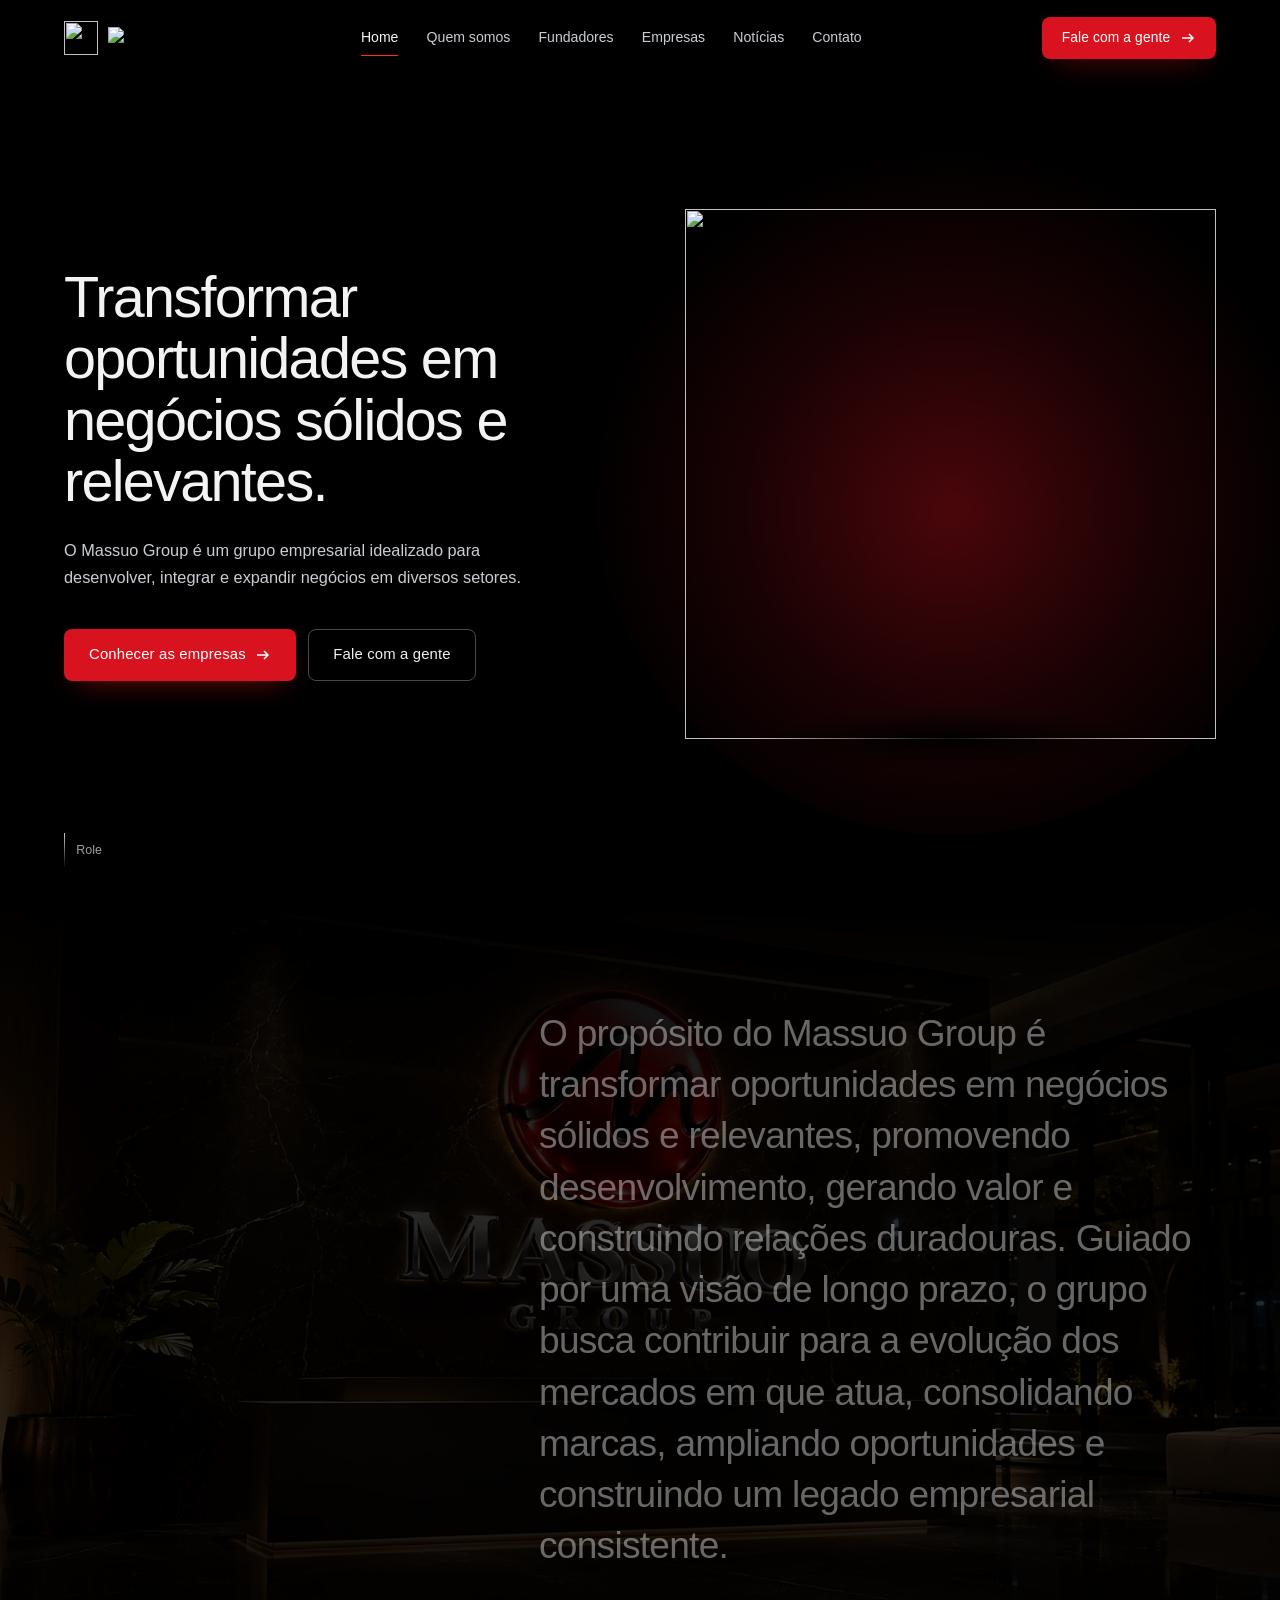
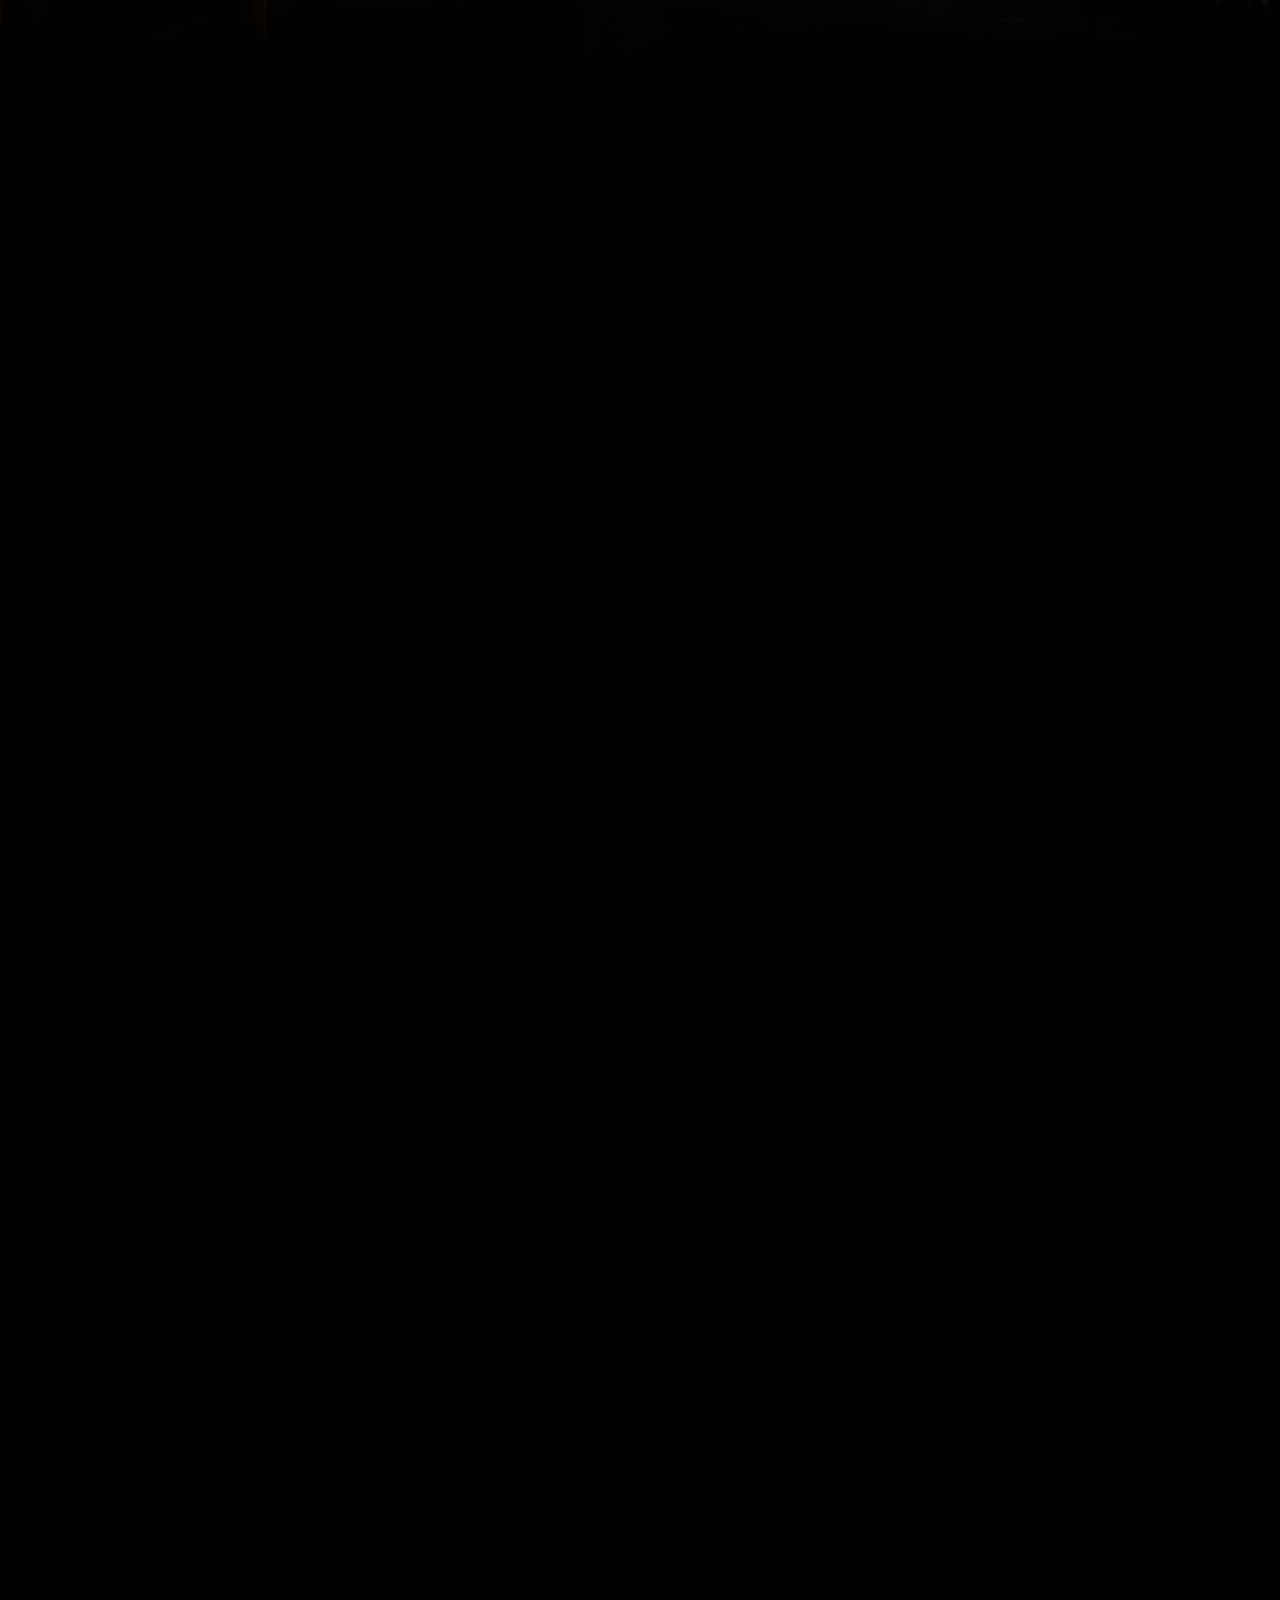
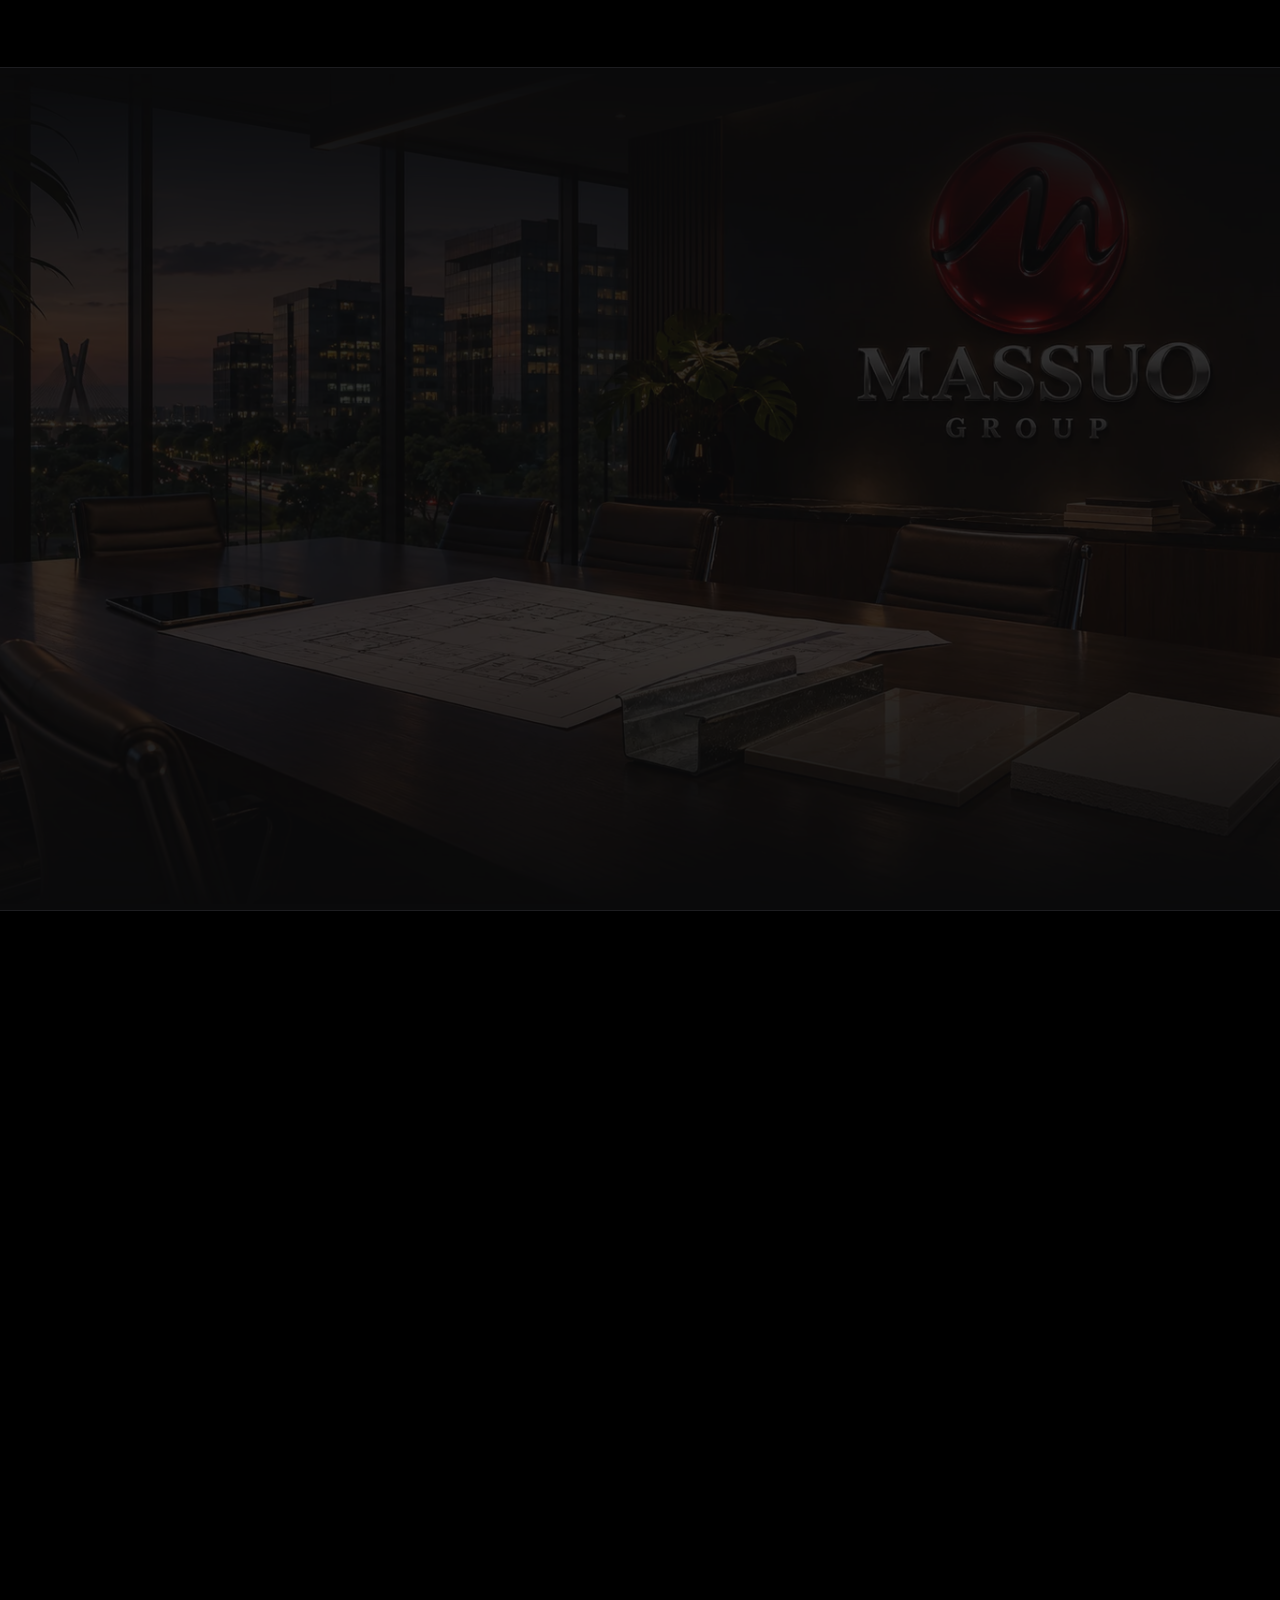
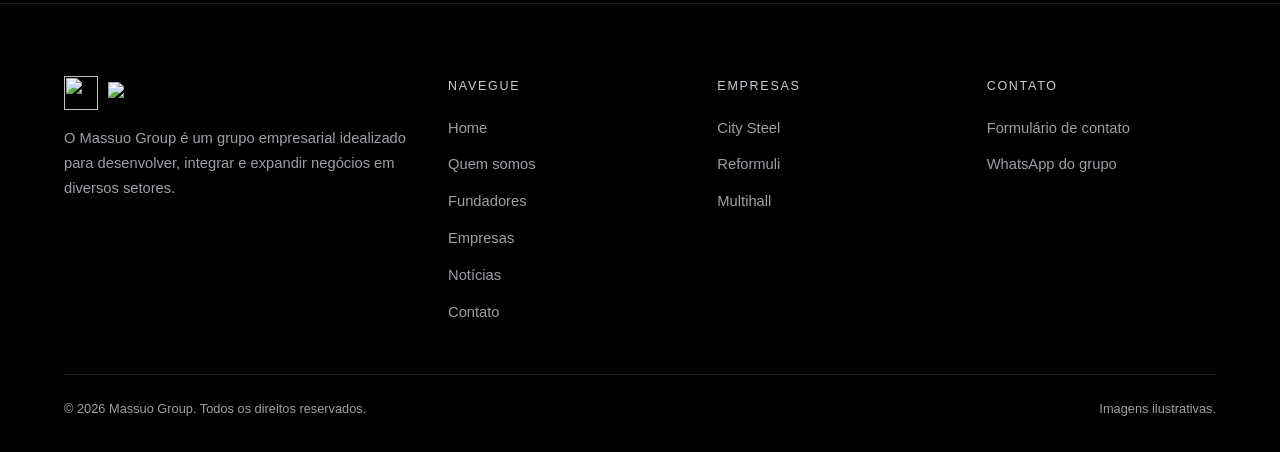
==== index.html @ 9d61fa3f "feat: generated section backgrounds, flow checks and built pages mg-sede behind Quem somos and mg-sa" ====
<!doctype html>
<html lang="pt-BR">
<head>
<meta charset="utf-8">
<meta name="viewport" content="width=device-width,initial-scale=1,viewport-fit=cover">
<title>Massuo Group | Grupo empresarial: City Steel, Reformuli e Multihall</title>
<meta name="description" content="O Massuo Group é um grupo empresarial idealizado para desenvolver, integrar e expandir negócios em diversos setores. Fundado por Paulo Massuo Jr. e Sandra Sathie, reúne a City Steel, a Reformuli e a Multihall.">
<meta name="robots" content="noindex,nofollow">
<link rel="canonical" href="https://massuogroup.vercel.app/">
<meta name="theme-color" content="#000000">
<meta property="og:type" content="website">
<meta property="og:locale" content="pt_BR">
<meta property="og:site_name" content="Massuo Group">
<meta property="og:title" content="Massuo Group | Grupo empresarial: City Steel, Reformuli e Multihall">
<meta property="og:description" content="O Massuo Group é um grupo empresarial idealizado para desenvolver, integrar e expandir negócios em diversos setores. Fundado por Paulo Massuo Jr. e Sandra Sathie, reúne a City Steel, a Reformuli e a Multihall.">
<meta property="og:url" content="https://massuogroup.vercel.app/">
<meta property="og:image" content="https://massuogroup.vercel.app/assets/img/og-image.jpg">
<meta property="og:image:width" content="1200">
<meta property="og:image:height" content="630">
<meta property="og:image:alt" content="Logo do Massuo Group: a esfera vermelha com a onda preta do M e o nome em prata">
<meta name="twitter:card" content="summary_large_image">
<meta name="twitter:title" content="Massuo Group | Grupo empresarial: City Steel, Reformuli e Multihall">
<meta name="twitter:description" content="O Massuo Group é um grupo empresarial idealizado para desenvolver, integrar e expandir negócios em diversos setores. Fundado por Paulo Massuo Jr. e Sandra Sathie, reúne a City Steel, a Reformuli e a Multihall.">
<meta name="twitter:image" content="https://massuogroup.vercel.app/assets/img/og-image.jpg">
<link rel="icon" href="/assets/img/favicon.svg" type="image/svg+xml">
<link rel="icon" href="/assets/img/favicon-32.png" sizes="32x32" type="image/png">
<link rel="apple-touch-icon" href="/assets/img/apple-touch-icon.png">
<link rel="preload" href="/assets/fonts/poppins-300.woff2" as="font" type="font/woff2" crossorigin>
<link rel="preload" href="/assets/fonts/poppins-400.woff2" as="font" type="font/woff2" crossorigin>
<link rel="preload" as="image" imagesrcset="/assets/img/esfera-poster-400.webp 400w, /assets/img/esfera-poster.webp 666w" imagesizes="(max-width:860px) 74vw, 44vw" fetchpriority="high">
<script>document.documentElement.classList.add('js')</script>
<style>@font-face{font-family:"Poppins";src:url(/assets/fonts/poppins-300.woff2) format("woff2");font-weight:300;font-display:swap}@font-face{font-family:"Poppins";src:url(/assets/fonts/poppins-400.woff2) format("woff2");font-weight:400;font-display:swap}@font-face{font-family:"Poppins";src:url(/assets/fonts/poppins-500.woff2) format("woff2");font-weight:500;font-display:swap}@font-face{font-family:"Poppins Reserva";src:local("Arial");size-adjust:112.5%;ascent-override:93%;descent-override:31%;line-gap-override:9%}:root{--bg:#000;--surface:#0a0a0b;--surface-2:#111113;--line:#1d1d20;--line-2:#2b2b30;--fg:#f3f3f4;--muted:#9d9fa6;--prata:#c9cdd3;--prata-hi:#eef0f3;--vermelho:#d9121f;--vermelho-hi:#ff2b2b;--vermelho-escuro:#5a0309;--prata-grad:linear-gradient(90deg,transparent,rgba(201,205,211,.9),transparent);--font:"Poppins","Poppins Reserva",Arial,sans-serif;--t-hero:clamp(2.35rem,4.5vw,4.45rem);--t-h2:clamp(2rem,3.6vw,3.4rem);--t-h3:clamp(1.3rem,1.9vw,1.85rem);--t-body:clamp(.98rem,.94rem + .2vw,1.06rem);--gutter:clamp(1.25rem,5vw,4.5rem);--maxw:1280px;--sec-py:clamp(5rem,12vh,9rem);--radius:8px;--ease:cubic-bezier(.2,.8,.3,1)}*,*::before,*::after{box-sizing:border-box}html{-webkit-text-size-adjust:100%;scroll-padding-top:5.5rem}body{margin:0;background:var(--bg);color:var(--fg);font:400 var(--t-body)/1.7 var(--font);-webkit-font-smoothing:antialiased;overflow-x:clip}img,svg,canvas{display:block;max-width:100%}a{color:inherit;text-decoration:none}button,input,select,textarea{font:inherit;color:inherit}h1,h2,h3,p,figure{margin:0}h1,h2{font-weight:300;letter-spacing:-.03em;line-height:1.06}h2{font-size:var(--t-h2)}h3{font-weight:400;letter-spacing:-.015em;line-height:1.2;font-size:var(--t-h3)}.wrap{width:100%;max-width:var(--maxw);margin-inline:auto;padding-inline:var(--gutter)}.sr{position:absolute;width:1px;height:1px;overflow:hidden;clip:rect(0 0 0 0);white-space:nowrap}:focus-visible{outline:2px solid var(--vermelho-hi);outline-offset:3px;border-radius:4px}::selection{background:var(--vermelho);color:#fff}.muted{color:var(--muted)}.btn{display:inline-flex;align-items:center;justify-content:center;gap:.6rem;height:3.2rem;padding:0 1.5rem;border-radius:var(--radius);font-weight:500;font-size:.93rem;letter-spacing:.01em;white-space:nowrap;border:1px solid transparent;cursor:pointer;transition:background-color .3s var(--ease),color .3s var(--ease),border-color .3s var(--ease),transform .3s var(--ease),box-shadow .3s var(--ease)}.btn svg{width:1rem;height:1rem;flex:none;transition:transform .3s var(--ease)}.btn:hover svg{transform:translateX(3px)}.btn--pri{background:var(--vermelho);color:#fff;box-shadow:0 10px 30px -14px rgba(217,18,31,.7)}.btn--pri:hover{background:var(--vermelho-hi);box-shadow:0 14px 34px -14px rgba(255,43,43,.75)}.btn--line{border-color:rgba(201,205,211,.35);color:var(--prata-hi)}.btn--line:hover{border-color:var(--prata-hi)}.btn--line .zapi{color:#25D366}.btn:active{transform:scale(.98)}.ctas{display:flex;flex-wrap:wrap;gap:.75rem}.zapi{width:1.1rem;height:1.1rem}.top{position:fixed;inset:0 0 auto 0;z-index:50;transition:background-color .4s var(--ease),border-color .4s var(--ease)}.top__in{display:grid;grid-template-columns:auto 1fr auto;align-items:center;gap:1.5rem;height:4.75rem}.top.solid{background:rgba(0,0,0,.78);-webkit-backdrop-filter:blur(14px);backdrop-filter:blur(14px);border-bottom:1px solid var(--line)}.brand{display:flex;align-items:center;gap:.65rem}.brand__esfera{width:2.1rem;height:2.1rem}.brand__nome{height:1.35rem;width:auto}.nav{display:flex;align-items:center;justify-content:center;gap:clamp(1rem,2.2vw,2.2rem)}.nav a{position:relative;padding:.4rem 0;font-size:.88rem;color:var(--prata);transition:color .3s var(--ease)}.nav a::after{content:"";position:absolute;left:0;right:0;bottom:0;height:1px;background:var(--vermelho-hi);transform:scaleX(0);transform-origin:left;transition:transform .35s var(--ease)}.nav a:hover,.nav a[aria-current="page"]{color:var(--fg)}.nav a:hover::after,.nav a[aria-current="page"]::after{transform:scaleX(1)}.top .btn{height:2.65rem;padding:0 1.2rem;font-size:.86rem}.nav__cta{display:none}.empresas>.wrap>.ctas{justify-content:center}.burger{display:none;width:2.8rem;height:2.8rem;border-radius:50%;border:1px solid var(--line-2);background:none;cursor:pointer;position:relative}.burger span{position:absolute;left:50%;width:1.1rem;height:1.5px;background:var(--fg);transform:translateX(-50%);transition:transform .35s var(--ease),top .35s var(--ease)}.burger span:first-child{top:42%}.burger span:last-child{top:58%}.menu-open .burger span:first-child{top:50%;transform:translateX(-50%) rotate(45deg)}.menu-open .burger span:last-child{top:50%;transform:translateX(-50%) rotate(-45deg)}.sec{position:relative;padding-block:var(--sec-py)}.sec--surface{background:var(--surface);border-top:1px solid var(--line);border-bottom:1px solid var(--line)}.sec__cab{max-width:46rem;margin-bottom:clamp(2.2rem,5vw,3.6rem)}.sec__cab p{margin-top:1rem;color:var(--muted);font-size:1.05rem}.sec__cab--centro{margin-inline:auto;text-align:center}.linha{height:1px;background:var(--prata-grad);opacity:.55}.hero{position:relative;min-height:100vh;min-height:100svh;display:flex;align-items:center;padding-block:7rem 4rem;overflow:hidden}.hero__in{display:grid;grid-template-columns:1.05fr 1fr;align-items:center;gap:clamp(2rem,5vw,5rem)}.hero h1{font-size:var(--t-hero);max-width:11em}.hero__p{margin-top:1.6rem;max-width:30rem;font-size:clamp(1.02rem,1.2vw,1.18rem);color:var(--prata);font-weight:300;line-height:1.65}.hero .ctas{margin-top:2.4rem}.esfera{position:relative;width:min(100%,78vh);aspect-ratio:1/1;margin-inline:auto;justify-self:end}.esfera::before{content:"";position:absolute;inset:-18%;border-radius:50%;pointer-events:none;background:radial-gradient(circle at 50% 55%,rgba(217,18,31,.34) 0%,rgba(217,18,31,.12) 38%,rgba(0,0,0,0) 68%)}.esfera::after{content:"";position:absolute;left:12%;right:12%;bottom:-6%;height:12%;border-radius:50%;pointer-events:none;background:radial-gradient(ellipse at 50% 50%,rgba(0,0,0,.9),rgba(0,0,0,0) 70%)}.esfera__poster,.esfera__canvas{position:absolute;inset:0;width:100%;height:100%}.esfera__poster img{width:100%;height:100%;object-fit:contain}.esfera__canvas{opacity:0;transition:opacity .9s var(--ease)}.esfera.live .esfera__canvas{opacity:1}.esfera.live .esfera__poster{opacity:0;transition:opacity .9s var(--ease) .15s}.hero__hint{position:absolute;left:var(--gutter);bottom:2rem;display:flex;align-items:center;gap:.7rem;font-size:.78rem;color:var(--muted);transition:opacity .5s}.hero__hint i{display:block;width:1px;height:2.2rem;background:linear-gradient(var(--prata),transparent);animation:hint 2.2s ease-in-out infinite}@keyframes hint{0%{transform:scaleY(0);transform-origin:top}50%{transform:scaleY(1);transform-origin:top}50.1%{transform-origin:bottom}100%{transform:scaleY(0);transform-origin:bottom}}.moved .hero__hint{opacity:0}.quem,.empresas{overflow:hidden}.sec__fundo{position:absolute;inset:0;z-index:0;pointer-events:none}.sec__fundo img{width:100%;height:100%;object-fit:cover;opacity:.16;-webkit-mask-image:linear-gradient(180deg,transparent 0%,#000 30%,#000 70%,transparent 100%);mask-image:linear-gradient(180deg,transparent 0%,#000 30%,#000 70%,transparent 100%)}.empresas>.wrap{position:relative;z-index:1}.quem__in{position:relative;z-index:1;display:grid;grid-template-columns:1fr 1.7fr;gap:clamp(2rem,6vw,6rem);align-items:start}.quem__lado{position:sticky;top:7rem}.quem__lado .ctas{margin-top:2rem}.quem__lado .linha{width:5rem;margin-top:1.6rem;background:linear-gradient(90deg,var(--vermelho),transparent);opacity:1}.manifesto{font-size:clamp(1.55rem,2.9vw,2.7rem);font-weight:300;line-height:1.38;letter-spacing:-.02em}.manifesto span{opacity:.42;transition:opacity .45s var(--ease)}.manifesto span.on{opacity:1}.fundador{display:grid;grid-template-columns:minmax(0,.9fr) minmax(0,1.1fr);gap:clamp(2rem,5vw,5rem);align-items:center;padding-block:clamp(2rem,4vw,3.5rem)}.fundador+.fundador{border-top:1px solid var(--line)}.fundador--inv .fundador__foto{order:2}.fundador__foto{position:relative;max-width:30rem;margin-inline:auto}.fundador__foto img{width:100%;height:auto;border-radius:var(--radius);border:1px solid rgba(201,205,211,.16)}.fundador__foto::after{content:"";position:absolute;left:1.2rem;right:1.2rem;bottom:-1.6rem;height:1.6rem;border-radius:50%;pointer-events:none;background:radial-gradient(ellipse at 50% 0%,rgba(0,0,0,.7),rgba(0,0,0,0) 70%)}.fundador__cargo{display:block;margin-top:.5rem;color:var(--prata);font-size:.95rem}.fundador__txt p{margin-top:1.3rem;color:var(--muted)}.fundador__txt p.proposito{color:var(--prata-hi);font-weight:300;font-size:1.08rem;padding-left:1.1rem;border-left:2px solid var(--vermelho)}.fundadores .ctas{justify-content:center;margin-top:clamp(2rem,4vw,3rem)}.fila{position:relative}.fila__topo{display:flex;align-items:end;justify-content:space-between;gap:1rem;margin-bottom:1rem}.fila__setas{display:flex;gap:.5rem}.fila__setas button{width:2.7rem;height:2.7rem;border-radius:50%;border:1px solid rgba(201,205,211,.35);background:none;color:var(--prata);opacity:.7;cursor:pointer;display:grid;place-items:center;transition:opacity .3s,border-color .3s}.fila__setas button:hover{opacity:1;border-color:var(--prata-hi)}.fila__setas button:disabled{opacity:.18;cursor:default}.fila__setas svg{width:1rem;height:1rem}.fila--cabe .fila__setas{display:none}.fila__trilho{display:flex;align-items:flex-start;gap:clamp(1rem,1.6vw,1.5rem);overflow-x:auto;scroll-snap-type:x mandatory;scroll-padding-inline:var(--gutter);padding:1.4rem var(--gutter) 2.6rem;margin-inline:calc(var(--gutter) * -1);scrollbar-width:none;overscroll-behavior-x:contain}.fila__trilho::-webkit-scrollbar{display:none}.fila--cabe .fila__trilho{justify-content:center;overflow:visible}.card{position:relative;flex:none;width:clamp(16rem,23vw,21rem);scroll-snap-align:start;border-radius:14px;overflow:hidden;background:radial-gradient(130% 90% at 50% 0%,var(--c1) 0%,var(--c2) 70%);color:#fff;box-shadow:0 24px 50px -30px rgba(0,0,0,.9);transform-origin:50% 60%;transition:transform .45s var(--ease),box-shadow .45s var(--ease)}.card::before{content:"";position:absolute;inset:8px;border:1px solid color-mix(in srgb,var(--ac) 38%,transparent);border-radius:9px;pointer-events:none;z-index:2}.card__logo{display:grid;place-items:center;aspect-ratio:4/3;padding:2.2rem 2rem 1rem}.card__logo img{width:100%;height:auto;max-height:100%;object-fit:contain;filter:drop-shadow(0 12px 22px rgba(0,0,0,.5));transition:transform .6s var(--ease)}.card__txt{padding:.2rem 1.6rem 1.7rem}.card__txt h3{font-size:1.2rem}.card__papel{display:block;margin-top:.3rem;font-size:.82rem;color:var(--ac)}.card__mais{display:grid;grid-template-rows:0fr;transition:grid-template-rows .45s var(--ease)}.card__mais>div{overflow:hidden}.card__mais p{padding-top:.8rem;font-size:.88rem;line-height:1.6;color:rgba(255,255,255,.78)}.card__ir{display:inline-flex;align-items:center;gap:.4rem;margin-top:1rem;font-size:.78rem;font-weight:500;letter-spacing:.1em;color:var(--ac)}.card__ir svg{width:.9rem;height:.9rem}.card:hover,.card:focus-within{transform:scale(1.05);box-shadow:0 40px 70px -32px rgba(0,0,0,.95);z-index:3}.card:hover .card__logo img{transform:scale(1.04)}.card:hover .card__mais,.card:focus-within .card__mais{grid-template-rows:1fr}.card>a{position:absolute;inset:0;z-index:4}.contato__in{display:grid;grid-template-columns:minmax(0,.9fr) minmax(0,1.1fr);gap:clamp(2rem,5vw,5rem);align-items:start}.contato__lado p{margin-top:1rem;color:var(--muted);max-width:28rem}.contato__lado .ctas{margin-top:1.8rem}.form{display:grid;grid-template-columns:1fr 1fr;gap:.8rem;padding:clamp(1.2rem,2.2vw,1.8rem);border:1px solid var(--line-2);border-radius:14px;background:var(--surface)}.field{display:flex;flex-direction:column;gap:.35rem}.field--full{grid-column:1/-1}.field label{font-size:.78rem;color:var(--muted);letter-spacing:.02em}.field input,.field select,.field textarea{width:100%;height:2.8rem;padding:0 .9rem;border-radius:var(--radius);border:1px solid var(--line-2);background:var(--bg);font-size:.95rem;transition:border-color .3s var(--ease)}.field textarea{height:4.4rem;padding:.7rem .9rem;resize:vertical}.field select{appearance:none;-webkit-appearance:none;background-image:url("data:image/svg+xml,%3Csvg xmlns='http://www.w3.org/2000/svg' width='12' height='8' fill='none'%3E%3Cpath d='M1 1.5l5 5 5-5' stroke='%239d9fa6' stroke-width='1.4'/%3E%3C/svg%3E");background-repeat:no-repeat;background-position:right .9rem center;padding-right:2.4rem}.field input:focus,.field select:focus,.field textarea:focus{outline:none;border-color:var(--vermelho-hi)}.form .btn{grid-column:1/-1;width:100%;margin-top:.2rem}.rota{grid-column:1/-1;display:none;gap:.5rem;align-items:center;flex-wrap:wrap;padding:.8rem .9rem;border:1px solid var(--line-2);border-radius:var(--radius);background:rgba(217,18,31,.06)}.rota.ver{display:flex}.rota span{font-size:.85rem;color:var(--prata);margin-right:.3rem}.rota a{display:inline-flex;align-items:center;gap:.35rem;height:2.1rem;padding:0 .8rem;border-radius:999px;border:1px solid rgba(201,205,211,.35);font-size:.82rem;color:var(--fg);transition:border-color .3s,background-color .3s}.rota a:hover{border-color:var(--prata-hi);background:rgba(255,255,255,.04)}.rota a svg{width:.8rem;height:.8rem}.pagina{padding-top:9.5rem}.vazio{max-width:40rem;padding:clamp(1.6rem,3vw,2.4rem);border:1px solid var(--line-2);border-radius:14px;background:var(--surface)}.vazio h2{font-size:var(--t-h3);font-weight:400;letter-spacing:-.015em}.vazio p{margin-top:.6rem;color:var(--muted)}.vazio .ctas{margin-top:1.6rem}.noticia{display:grid;grid-template-columns:8rem 1fr;gap:1.5rem;padding-block:1.6rem;border-top:1px solid var(--line)}.noticia time{color:var(--muted);font-size:.9rem}.noticia p{margin-top:.5rem;color:var(--muted)}.foot{border-top:1px solid var(--line);padding:clamp(3rem,6vw,4.5rem) 0 2rem;background:var(--bg)}.foot__grid{display:grid;grid-template-columns:1.5fr 1fr 1fr 1fr;gap:2.5rem}.foot__brand .brand{margin-bottom:1rem}.foot__brand p{color:var(--muted);font-size:.92rem;max-width:22rem}.foot__h{font-size:.78rem;letter-spacing:.14em;color:var(--prata);margin-bottom:1rem;text-transform:uppercase}.foot ul{list-style:none;margin:0;padding:0;display:grid;gap:.5rem}.foot ul a{color:var(--muted);font-size:.92rem;transition:color .3s}.foot ul a:hover{color:var(--fg)}.foot__end{display:flex;justify-content:space-between;gap:1rem;flex-wrap:wrap;margin-top:3rem;padding-top:1.4rem;border-top:1px solid var(--line);font-size:.8rem;color:var(--muted)}.zap{position:fixed;right:1.1rem;bottom:1.1rem;z-index:40;display:grid;place-items:center;width:3.5rem;height:3.5rem;border-radius:50%;background:#25D366;color:#fff;box-shadow:0 12px 30px -10px rgba(37,211,102,.6);transition:transform .3s var(--ease),opacity .4s var(--ease)}.zap svg{width:1.8rem;height:1.8rem}.zap:hover{transform:translateY(-2px)}.js .zap{opacity:0;transform:translateY(12px);pointer-events:none}.js .zap.ver{opacity:1;transform:none;pointer-events:auto}.thanks{min-height:100vh;min-height:100svh;display:grid;place-items:center;text-align:center;padding:2rem}.thanks .brand{justify-content:center;margin-bottom:2.2rem}.thanks h1{font-size:clamp(1.8rem,4vw,2.8rem)}.thanks p{margin-top:1rem;color:var(--muted)}.spin{width:2.6rem;height:2.6rem;margin:2rem auto;border-radius:50%;border:1.5px solid var(--line-2);border-top-color:var(--vermelho-hi);animation:spin 1s linear infinite}@keyframes spin{to{transform:rotate(360deg)}}.thanks .ctas{justify-content:center;margin-top:1rem}.js .rv{opacity:0;transform:translate3d(0,24px,0);transition:opacity .9s var(--ease),transform 1s var(--ease)}.js .rv.in{opacity:1;transform:none}.js .rv[data-d="1"]{transition-delay:.08s}.js .rv[data-d="2"]{transition-delay:.16s}.js .rv[data-d="3"]{transition-delay:.24s}@media (max-width:1060px){.hero__in{grid-template-columns:1fr 1fr}.quem__in{grid-template-columns:1fr}.quem__lado{position:static}.foot__grid{grid-template-columns:1fr 1fr}}@media (max-width:860px){.nav{display:none}.burger{display:block;justify-self:end}.top__in{grid-template-columns:auto 1fr auto}.top .btn{display:none}.menu-open .nav{display:flex;position:fixed;inset:4.75rem 0 auto 0;flex-direction:column;align-items:stretch;gap:.2rem;padding:1rem var(--gutter) 1.6rem;background:var(--bg);border-bottom:1px solid var(--line)}.menu-open .nav a{display:block;text-align:center;padding:.85rem 1rem;font-size:1rem}.menu-open .nav a::after{display:none}.menu-open .nav .nav__cta{display:flex;margin-top:.6rem;height:3.1rem;color:#fff;font-size:.95rem}.menu-open .top{background:var(--bg)}.foot{padding-bottom:5rem}.hero{padding-top:6rem;text-align:center}.hero__in{grid-template-columns:1fr;gap:1.6rem}.esfera{order:-1;width:min(70vw,52vh);justify-self:center}.hero h1{margin-inline:auto}.hero__p{margin-inline:auto}.hero .ctas{justify-content:center}.hero__hint{display:none}.fundador,.fundador--inv{grid-template-columns:1fr;text-align:center}.fundador--inv .fundador__foto{order:0}.fundador__foto{max-width:24rem}.fundador__txt p.proposito{text-align:left}.sec__cab{text-align:center;margin-inline:auto}.fila__topo{justify-content:center;text-align:center}.fila__setas{display:none}.card{width:72vw}.card__mais{grid-template-rows:1fr}.card:hover,.card:focus-within{transform:none}.fila--cabe .fila__trilho{justify-content:flex-start;overflow-x:auto}.contato__in{grid-template-columns:1fr}.contato__lado{text-align:center}.contato__lado p{margin-inline:auto}.contato__lado .ctas{justify-content:center}.quem__lado{text-align:center}.quem__lado .linha{margin-inline:auto}.quem__lado .ctas{justify-content:center}.manifesto{text-align:center}.foot__grid{grid-template-columns:1fr;text-align:center}.foot__brand .brand{justify-content:center}.foot__brand p{margin-inline:auto}.foot__end{justify-content:center;text-align:center}.noticia{grid-template-columns:1fr;gap:.3rem}.vazio{margin-inline:auto;text-align:center}.vazio .ctas{justify-content:center}.pagina .sec__cab{text-align:center}}@media (max-width:600px){.form{grid-template-columns:1fr}.ctas{display:grid;grid-template-columns:minmax(0,max-content);width:fit-content;max-width:100%;margin-inline:auto}.ctas>*{width:100%;justify-content:center;text-align:center}.btn{padding:0 1.25rem;font-size:.9rem}.brand__nome{height:1.15rem}.esfera{width:min(74vw,46vh)}}@media (hover:none){.card__mais{grid-template-rows:1fr}.card:hover{transform:none}}@media (prefers-reduced-motion:reduce){.js .rv{opacity:1;transform:none;transition:none}.manifesto span{opacity:1;transition:none}.hero__hint i{animation:none}.esfera__canvas,.esfera__poster{transition:none}.card,.card__mais,.card__logo img{transition:none}}</style>
<script type="application/ld+json">{"@context":"https://schema.org","@graph":[{"@type":"Organization","@id":"https://massuogroup.vercel.app/#organizacao","name":"Massuo Group","description":"O Massuo Group é um grupo empresarial idealizado para desenvolver, integrar e expandir negócios em diversos setores.","url":"https://massuogroup.vercel.app/","logo":{"@type":"ImageObject","url":"https://massuogroup.vercel.app/assets/img/completo-600.webp"},"image":"https://massuogroup.vercel.app/assets/img/og-image.jpg","founder":[{"@id":"https://massuogroup.vercel.app/#paulo-massuo"},{"@id":"https://massuogroup.vercel.app/#sandra-sathie"}],"subOrganization":[{"@type":"Organization","name":"City Steel","url":"https://citysteel.vercel.app","description":"Construção em steel frame do projeto à entrega, com engenharia que acompanha a obra e equipe própria de execução. Também é uma franquia.","parentOrganization":{"@id":"https://massuogroup.vercel.app/#organizacao"}},{"@type":"Organization","name":"Reformuli","url":"https://reformuli.vercel.app","description":"Reforma de apartamentos entregues pela construtora, em três padrões de acabamento: simples, médio e alto. Também é uma franquia.","parentOrganization":{"@id":"https://massuogroup.vercel.app/#organizacao"}},{"@type":"Organization","name":"Multihall","url":"https://multihall.vercel.app","description":"Revenda de materiais para construção a seco: steel frame, telhados, divisórias e forros em drywall, e fornecimento para empreendimentos. Também é uma franquia.","parentOrganization":{"@id":"https://massuogroup.vercel.app/#organizacao"}}],"slogan":"Transformar oportunidades em negócios sólidos e relevantes.","contactPoint":{"@type":"ContactPoint","telephone":"+55 24 99859-3556","contactType":"customer service","availableLanguage":"pt-BR"}},{"@type":"Person","@id":"https://massuogroup.vercel.app/#paulo-massuo","name":"Paulo Massuo Jr.","jobTitle":"CEO Fundador","worksFor":{"@id":"https://massuogroup.vercel.app/#organizacao"},"image":"https://massuogroup.vercel.app/assets/img/paulo-massuo-900.webp","description":"Paulo Massuo Jr. é CEO Fundador do Massuo Group, grupo empresarial orientado à criação, desenvolvimento e expansão de negócios. À frente da organização, conduz a visão estratégica e o fortalecimento institucional do grupo, com foco em inovação, excelência na gestão e crescimento sustentável."},{"@type":"Person","@id":"https://massuogroup.vercel.app/#sandra-sathie","name":"Sandra Sathie","jobTitle":"COO Fundadora","worksFor":{"@id":"https://massuogroup.vercel.app/#organizacao"},"image":"https://massuogroup.vercel.app/assets/img/sandra-sathie-900.webp","description":"Sandra Sathie é COO Fundadora do Massuo Group, formada em Economia, com atuação estratégica na gestão corporativa, planejamento financeiro e desenvolvimento empresarial. Sua visão de negócios, capacidade de gestão e foco em resultados contribuem para o crescimento sustentável do grupo, fortalecendo sua estrutura organizacional e impulsionando a expansão de suas empresas."},{"@type":"WebSite","@id":"https://massuogroup.vercel.app/#site","url":"https://massuogroup.vercel.app/","name":"Massuo Group","inLanguage":"pt-BR","publisher":{"@id":"https://massuogroup.vercel.app/#organizacao"}},{"@type":"WebPage","@id":"https://massuogroup.vercel.app/#pagina","url":"https://massuogroup.vercel.app/","name":"Massuo Group | Grupo empresarial: City Steel, Reformuli e Multihall","description":"O Massuo Group é um grupo empresarial idealizado para desenvolver, integrar e expandir negócios em diversos setores. Fundado por Paulo Massuo Jr. e Sandra Sathie, reúne a City Steel, a Reformuli e a Multihall.","isPartOf":{"@id":"https://massuogroup.vercel.app/#site"},"about":{"@id":"https://massuogroup.vercel.app/#organizacao"},"inLanguage":"pt-BR","primaryImageOfPage":{"@type":"ImageObject","url":"https://massuogroup.vercel.app/assets/img/og-image.jpg","width":1200,"height":630}}]}</script>

</head>
<body>
<header class="top" id="top">
  <div class="wrap top__in">
    <a class="brand" href="/" aria-label="Massuo Group, página inicial">
      <img class="brand__esfera" src="/assets/img/esfera-96.webp" alt="" width="96" height="96">
      <img class="brand__nome" src="/assets/img/nome-240.webp" alt="Massuo Group" width="240" height="71">
    </a>
    <nav class="nav" id="nav" aria-label="Principal">
      <a href="/" aria-current="page">Home</a>
      <a href="/#quem-somos">Quem somos</a>
      <a href="/#fundadores">Fundadores</a>
      <a href="/#empresas">Empresas</a>
      <a href="/noticias">Notícias</a>
      <a href="/#contato">Contato</a>
      <a class="btn btn--pri nav__cta" href="#contato">Fale com a gente <svg viewBox="0 0 16 16" fill="none" aria-hidden="true"><path d="M2 8h11M9 4l4 4-4 4" stroke="currentColor" stroke-width="1.5"/></svg></a>
    </nav>
    <a class="btn btn--pri" href="#contato">Fale com a gente <svg viewBox="0 0 16 16" fill="none" aria-hidden="true"><path d="M2 8h11M9 4l4 4-4 4" stroke="currentColor" stroke-width="1.5"/></svg></a>
    <button class="burger" type="button" aria-label="Abrir menu" aria-expanded="false" aria-controls="nav"><span></span><span></span></button>
  </div>
</header>

<main>
  <section class="hero" id="inicio" aria-label="Massuo Group">
    <div class="wrap hero__in">
      <div class="hero__txt">
        <h1>Transformar oportunidades em negócios sólidos e relevantes.</h1>
        <p class="hero__p">O Massuo Group é um grupo empresarial idealizado para desenvolver, integrar e expandir negócios em diversos setores.</p>
        <div class="ctas">
          <a class="btn btn--pri" href="#empresas">Conhecer as empresas <svg viewBox="0 0 16 16" fill="none" aria-hidden="true"><path d="M2 8h11M9 4l4 4-4 4" stroke="currentColor" stroke-width="1.5"/></svg></a>
          <a class="btn btn--line" href="#contato">Fale com a gente</a>
        </div>
      </div>
      <div class="esfera" aria-hidden="true">
        <div class="esfera__poster"><img src="/assets/img/esfera-poster.webp" srcset="/assets/img/esfera-poster-400.webp 400w, /assets/img/esfera-poster.webp 666w" sizes="(max-width:860px) 74vw, 44vw" alt="" width="666" height="666" fetchpriority="high" decoding="async"></div>
        <canvas class="esfera__canvas"></canvas>
      </div>
    </div>
    <div class="hero__hint" aria-hidden="true"><i></i>Role</div>
  </section>

  <section class="sec quem" id="quem-somos">
    <div class="sec__fundo" aria-hidden="true"><img src="/assets/img/mg-sede-1600.webp" srcset="/assets/img/mg-sede-900.webp 900w, /assets/img/mg-sede-1600.webp 1600w" sizes="100vw" alt="" width="1600" height="900" loading="lazy" decoding="async" style="object-position:100% 40%"></div>
    <div class="wrap quem__in">
      <div class="quem__lado">
        <h2 class="rv">Quem somos</h2>
        <div class="linha rv" data-d="1"></div>
        <div class="ctas rv" data-d="2"><a class="btn btn--line" href="#fundadores">Conhecer os fundadores <svg viewBox="0 0 16 16" fill="none" aria-hidden="true"><path d="M2 8h11M9 4l4 4-4 4" stroke="currentColor" stroke-width="1.5"/></svg></a></div>
      </div>
      <p class="manifesto" data-manifesto><span>O</span> <span>propósito</span> <span>do</span> <span>Massuo</span> <span>Group</span> <span>é</span> <span>transformar</span> <span>oportunidades</span> <span>em</span> <span>negócios</span> <span>sólidos</span> <span>e</span> <span>relevantes,</span> <span>promovendo</span> <span>desenvolvimento,</span> <span>gerando</span> <span>valor</span> <span>e</span> <span>construindo</span> <span>relações</span> <span>duradouras.</span> <span>Guiado</span> <span>por</span> <span>uma</span> <span>visão</span> <span>de</span> <span>longo</span> <span>prazo,</span> <span>o</span> <span>grupo</span> <span>busca</span> <span>contribuir</span> <span>para</span> <span>a</span> <span>evolução</span> <span>dos</span> <span>mercados</span> <span>em</span> <span>que</span> <span>atua,</span> <span>consolidando</span> <span>marcas,</span> <span>ampliando</span> <span>oportunidades</span> <span>e</span> <span>construindo</span> <span>um</span> <span>legado</span> <span>empresarial</span> <span>consistente.</span></p>
    </div>
  </section>

  <section class="sec fundadores" id="fundadores">
    <div class="wrap">
      <div class="sec__cab sec__cab--centro"><h2 class="rv">Fundadores</h2></div>
      <article class="fundador rv" id="paulo-massuo"><figure class="fundador__foto"><img src="/assets/img/paulo-massuo-900.webp" srcset="/assets/img/paulo-massuo-400.webp 400w, /assets/img/paulo-massuo-600.webp 600w, /assets/img/paulo-massuo-900.webp 900w" sizes="(max-width:860px) 84vw, 36vw" alt="Paulo Massuo Jr., CEO Fundador do Massuo Group, sentado no escritório, de terno escuro e camisa branca" width="900" height="900" loading="lazy" decoding="async"></figure><div class="fundador__txt"><h3>Paulo Massuo Jr.</h3><span class="fundador__cargo">CEO Fundador do Massuo Group</span><p>Paulo Massuo Jr. é CEO Fundador do Massuo Group, grupo empresarial orientado à criação, desenvolvimento e expansão de negócios. À frente da organização, conduz a visão estratégica e o fortalecimento institucional do grupo, com foco em inovação, excelência na gestão e crescimento sustentável.</p></div></article>
      <article class="fundador fundador--inv rv" id="sandra-sathie"><figure class="fundador__foto"><img src="/assets/img/sandra-sathie-900.webp" srcset="/assets/img/sandra-sathie-400.webp 400w, /assets/img/sandra-sathie-600.webp 600w, /assets/img/sandra-sathie-900.webp 900w" sizes="(max-width:860px) 84vw, 36vw" alt="Sandra Sathie, COO Fundadora do Massuo Group, sentada no escritório, de blazer preto e blusa branca" width="900" height="900" loading="lazy" decoding="async"></figure><div class="fundador__txt"><h3>Sandra Sathie</h3><span class="fundador__cargo">COO Fundadora do Massuo Group</span><p>Sandra Sathie é COO Fundadora do Massuo Group, formada em Economia, com atuação estratégica na gestão corporativa, planejamento financeiro e desenvolvimento empresarial. Sua visão de negócios, capacidade de gestão e foco em resultados contribuem para o crescimento sustentável do grupo, fortalecendo sua estrutura organizacional e impulsionando a expansão de suas empresas.</p><p class="proposito">Seu propósito: contribuir para a construção de um grupo empresarial sólido, inovador e preparado para gerar oportunidades e transformar mercados.</p></div></article>
      <div class="ctas rv"><a class="btn btn--pri" href="#contato">Fale com a gente <svg viewBox="0 0 16 16" fill="none" aria-hidden="true"><path d="M2 8h11M9 4l4 4-4 4" stroke="currentColor" stroke-width="1.5"/></svg></a></div>
    </div>
  </section>

  <section class="sec sec--surface empresas" id="empresas">
    <div class="sec__fundo" aria-hidden="true"><img src="/assets/img/mg-sala-1600.webp" srcset="/assets/img/mg-sala-900.webp 900w, /assets/img/mg-sala-1600.webp 1600w" sizes="100vw" alt="" width="1600" height="900" loading="lazy" decoding="async" style="object-position:50% 60%"></div>
    <div class="wrap">
      <div class="sec__cab">
        <h2 class="rv">Empresas</h2>
        <p class="rv" data-d="1">A City Steel constrói, a Reformuli reforma e a Multihall fornece o material.</p>
      </div>
      <div class="fila rv" data-d="2" data-fila><div class="fila__topo"><span class="sr">Empresas do grupo</span><div class="fila__setas"><button type="button" data-ant aria-label="Anteriores"><svg viewBox="0 0 16 16" fill="none" aria-hidden="true"><path d="M14 8H3M7 4L3 8l4 4" stroke="currentColor" stroke-width="1.5"/></svg></button><button type="button" data-prox aria-label="Próximos"><svg viewBox="0 0 16 16" fill="none" aria-hidden="true"><path d="M2 8h11M9 4l4 4-4 4" stroke="currentColor" stroke-width="1.5"/></svg></button></div></div><div class="fila__trilho"><article class="card" style="--c1:#6b2a06;--c2:#0a0a0b;--ac:#FF6A13"><div class="card__logo"><img src="/assets/img/logos/citysteel.svg" alt="City Steel" width="577" height="314" loading="lazy"></div><div class="card__txt"><h3>City Steel</h3><span class="card__papel">Construção em steel frame</span><div class="card__mais"><div><p>Construção em steel frame do projeto à entrega, com engenharia que acompanha a obra e equipe própria de execução. Também é uma franquia.</p><span class="card__ir">CONHECER <svg viewBox="0 0 16 16" fill="none" aria-hidden="true"><path d="M2 8h11M9 4l4 4-4 4" stroke="currentColor" stroke-width="1.5"/></svg></span></div></div></div><a href="https://citysteel.vercel.app" target="_blank" rel="noopener" aria-label="Conhecer a City Steel (abre em outra guia)"></a></article><article class="card" style="--c1:#4d3716;--c2:#0b0a08;--ac:#c9974f"><div class="card__logo"><img src="/assets/img/logos/reformuli.svg" alt="Reformuli" width="5669" height="1235" loading="lazy"></div><div class="card__txt"><h3>Reformuli</h3><span class="card__papel">Reforma de apartamentos</span><div class="card__mais"><div><p>Reforma de apartamentos entregues pela construtora, em três padrões de acabamento: simples, médio e alto. Também é uma franquia.</p><span class="card__ir">CONHECER <svg viewBox="0 0 16 16" fill="none" aria-hidden="true"><path d="M2 8h11M9 4l4 4-4 4" stroke="currentColor" stroke-width="1.5"/></svg></span></div></div></div><a href="https://reformuli.vercel.app" target="_blank" rel="noopener" aria-label="Conhecer a Reformuli (abre em outra guia)"></a></article><article class="card" style="--c1:#1f3366;--c2:#0d1426;--ac:#f58a1f"><div class="card__logo"><img src="/assets/img/logos/multihall.svg" alt="Multihall" width="6254" height="1732" loading="lazy"></div><div class="card__txt"><h3>Multihall</h3><span class="card__papel">Materiais de construção a seco</span><div class="card__mais"><div><p>Revenda de materiais para construção a seco: steel frame, telhados, divisórias e forros em drywall, e fornecimento para empreendimentos. Também é uma franquia.</p><span class="card__ir">CONHECER <svg viewBox="0 0 16 16" fill="none" aria-hidden="true"><path d="M2 8h11M9 4l4 4-4 4" stroke="currentColor" stroke-width="1.5"/></svg></span></div></div></div><a href="https://multihall.vercel.app" target="_blank" rel="noopener" aria-label="Conhecer a Multihall (abre em outra guia)"></a></article></div></div>
      <div class="ctas rv"><a class="btn btn--line" href="#contato" data-perfil-set="cliente">Sou cliente de uma das empresas <svg viewBox="0 0 16 16" fill="none" aria-hidden="true"><path d="M2 8h11M9 4l4 4-4 4" stroke="currentColor" stroke-width="1.5"/></svg></a></div>
    </div>
  </section>

  <section class="sec contato" id="contato">
    <div class="wrap contato__in">
      <div class="contato__lado">
        <h2 class="rv">Contato</h2>
        <p class="rv" data-d="1">Conte quem você é e a conversa vai para o lugar certo: o grupo, uma das empresas ou a equipe que cuida do assunto.</p>
        <div class="ctas rv" data-d="2"><a class="btn btn--line" href="/obrigado?c=contato-direto"><svg class="zapi" viewBox="0 0 24 24" fill="currentColor" aria-hidden="true"><path d="M12 2a10 10 0 0 0-8.6 15.1L2 22l5-1.3A10 10 0 1 0 12 2zm0 18.2a8.2 8.2 0 0 1-4.2-1.1l-.3-.2-3 .8.8-2.9-.2-.3A8.2 8.2 0 1 1 12 20.2zm4.5-6.1c-.2-.1-1.5-.7-1.7-.8s-.4-.1-.6.1-.7.8-.8 1-.3.2-.5.1a6.7 6.7 0 0 1-3.3-2.9c-.2-.4.2-.4.7-1.3.1-.2 0-.3 0-.4l-.8-1.8c-.2-.5-.4-.4-.6-.4h-.5a1 1 0 0 0-.7.3 3 3 0 0 0-.9 2.2 5.2 5.2 0 0 0 1.1 2.7 11.8 11.8 0 0 0 4.5 4c1.7.7 2.4.8 3.2.6a2.8 2.8 0 0 0 1.8-1.3 2.3 2.3 0 0 0 .2-1.3c-.1-.1-.3-.2-.6-.3z"/></svg> Chamar no WhatsApp</a></div>
      </div>
      <form class="form rv" data-d="1" data-c="contato" novalidate>
        <div class="field field--full"><label for="f-perfil">Quem é você</label>
          <select id="f-perfil" name="perfil" required>
            <option value="" selected disabled>Escolha uma opção</option>
            <option value="franqueado">Quero ser franqueado</option>
            <option value="fornecedor">Sou fornecedor ou parceiro</option>
            <option value="trabalhar">Quero trabalhar no grupo</option>
            <option value="cliente">Sou cliente</option>
          </select>
        </div>
        <div class="rota" data-perfil="cliente"><span>Cliente de qual empresa?</span><a href="https://citysteel.vercel.app" target="_blank" rel="noopener">City Steel <svg viewBox="0 0 12 12" fill="none" aria-hidden="true"><path d="M3 9l6-6M4 3h5v5" stroke="currentColor" stroke-width="1.3"/></svg></a><a href="https://reformuli.vercel.app" target="_blank" rel="noopener">Reformuli <svg viewBox="0 0 12 12" fill="none" aria-hidden="true"><path d="M3 9l6-6M4 3h5v5" stroke="currentColor" stroke-width="1.3"/></svg></a><a href="https://multihall.vercel.app" target="_blank" rel="noopener">Multihall <svg viewBox="0 0 12 12" fill="none" aria-hidden="true"><path d="M3 9l6-6M4 3h5v5" stroke="currentColor" stroke-width="1.3"/></svg></a></div>
        <div class="rota" data-perfil="franqueado"><span>Franquia de qual empresa?</span><a href="https://citysteel.vercel.app/franquia" target="_blank" rel="noopener">City Steel <svg viewBox="0 0 12 12" fill="none" aria-hidden="true"><path d="M3 9l6-6M4 3h5v5" stroke="currentColor" stroke-width="1.3"/></svg></a><a href="https://reformuli.vercel.app/franquia" target="_blank" rel="noopener">Reformuli <svg viewBox="0 0 12 12" fill="none" aria-hidden="true"><path d="M3 9l6-6M4 3h5v5" stroke="currentColor" stroke-width="1.3"/></svg></a><a href="https://multihall.vercel.app/franquia" target="_blank" rel="noopener">Multihall <svg viewBox="0 0 12 12" fill="none" aria-hidden="true"><path d="M3 9l6-6M4 3h5v5" stroke="currentColor" stroke-width="1.3"/></svg></a></div>
        <div class="field"><label for="f-nome">Nome</label><input id="f-nome" name="nome" type="text" autocomplete="name" placeholder="Seu nome" required></div>
        <div class="field"><label for="f-zap">WhatsApp</label><input id="f-zap" name="whatsapp" type="tel" inputmode="tel" autocomplete="tel" placeholder="(11) 90000-0000" required></div>
        <div class="field field--full"><label for="f-cidade">Cidade</label><input id="f-cidade" name="cidade" type="text" autocomplete="address-level2" placeholder="Cidade e estado"></div>
        <div class="field field--full"><label for="f-msg">Mensagem</label><textarea id="f-msg" name="mensagem" placeholder="Conte em poucas linhas o que você procura"></textarea></div>
        <button class="btn btn--pri" type="submit">Enviar pelo WhatsApp <svg viewBox="0 0 16 16" fill="none" aria-hidden="true"><path d="M2 8h11M9 4l4 4-4 4" stroke="currentColor" stroke-width="1.5"/></svg></button>
      </form>
    </div>
  </section>
</main>
<footer class="foot">
  <div class="wrap">
    <div class="foot__grid">
      <div class="foot__brand">
        <a class="brand" href="/" aria-label="Massuo Group, página inicial">
          <img class="brand__esfera" src="/assets/img/esfera-96.webp" alt="" width="96" height="96" loading="lazy">
          <img class="brand__nome" src="/assets/img/nome-240.webp" alt="Massuo Group" width="240" height="71" loading="lazy">
        </a>
        <p>O Massuo Group é um grupo empresarial idealizado para desenvolver, integrar e expandir negócios em diversos setores.</p>
      </div>
      <div>
        <p class="foot__h">Navegue</p>
        <ul>
          <li><a href="/">Home</a></li>
          <li><a href="/#quem-somos">Quem somos</a></li>
          <li><a href="/#fundadores">Fundadores</a></li>
          <li><a href="/#empresas">Empresas</a></li>
          <li><a href="/noticias">Notícias</a></li>
          <li><a href="/#contato">Contato</a></li>
        </ul>
      </div>
      <div>
        <p class="foot__h">Empresas</p>
        <ul>
          <li><a href="https://citysteel.vercel.app" target="_blank" rel="noopener">City Steel</a></li>
          <li><a href="https://reformuli.vercel.app" target="_blank" rel="noopener">Reformuli</a></li>
          <li><a href="https://multihall.vercel.app" target="_blank" rel="noopener">Multihall</a></li>
        </ul>
      </div>
      <div>
        <p class="foot__h">Contato</p>
        <ul>
          <li><a href="/#contato">Formulário de contato</a></li>
          <li><a href="/obrigado?c=rodape">WhatsApp do grupo</a></li>
        </ul>
      </div>
    </div>
    <div class="foot__end">
      <span>© 2026 Massuo Group. Todos os direitos reservados.</span>
      <span>Imagens ilustrativas.</span>
    </div>
  </div>
</footer>
<a class="zap" href="/obrigado?c=flutuante" aria-label="Falar com o Massuo Group pelo WhatsApp"><svg viewBox="0 0 24 24" fill="currentColor" aria-hidden="true"><path d="M12 2a10 10 0 0 0-8.6 15.1L2 22l5-1.3A10 10 0 1 0 12 2zm0 18.2a8.2 8.2 0 0 1-4.2-1.1l-.3-.2-3 .8.8-2.9-.2-.3A8.2 8.2 0 1 1 12 20.2zm4.5-6.1c-.2-.1-1.5-.7-1.7-.8s-.4-.1-.6.1-.7.8-.8 1-.3.2-.5.1a6.7 6.7 0 0 1-3.3-2.9c-.2-.4.2-.4.7-1.3.1-.2 0-.3 0-.4l-.8-1.8c-.2-.5-.4-.4-.6-.4h-.5a1 1 0 0 0-.7.3 3 3 0 0 0-.9 2.2 5.2 5.2 0 0 0 1.1 2.7 11.8 11.8 0 0 0 4.5 4c1.7.7 2.4.8 3.2.6a2.8 2.8 0 0 0 1.8-1.3 2.3 2.3 0 0 0 .2-1.3c-.1-.1-.3-.2-.6-.3z"/></svg></a>
<script src="/assets/js/site.js?v=ff7c6c9b4a" defer></script>

</body>
</html>
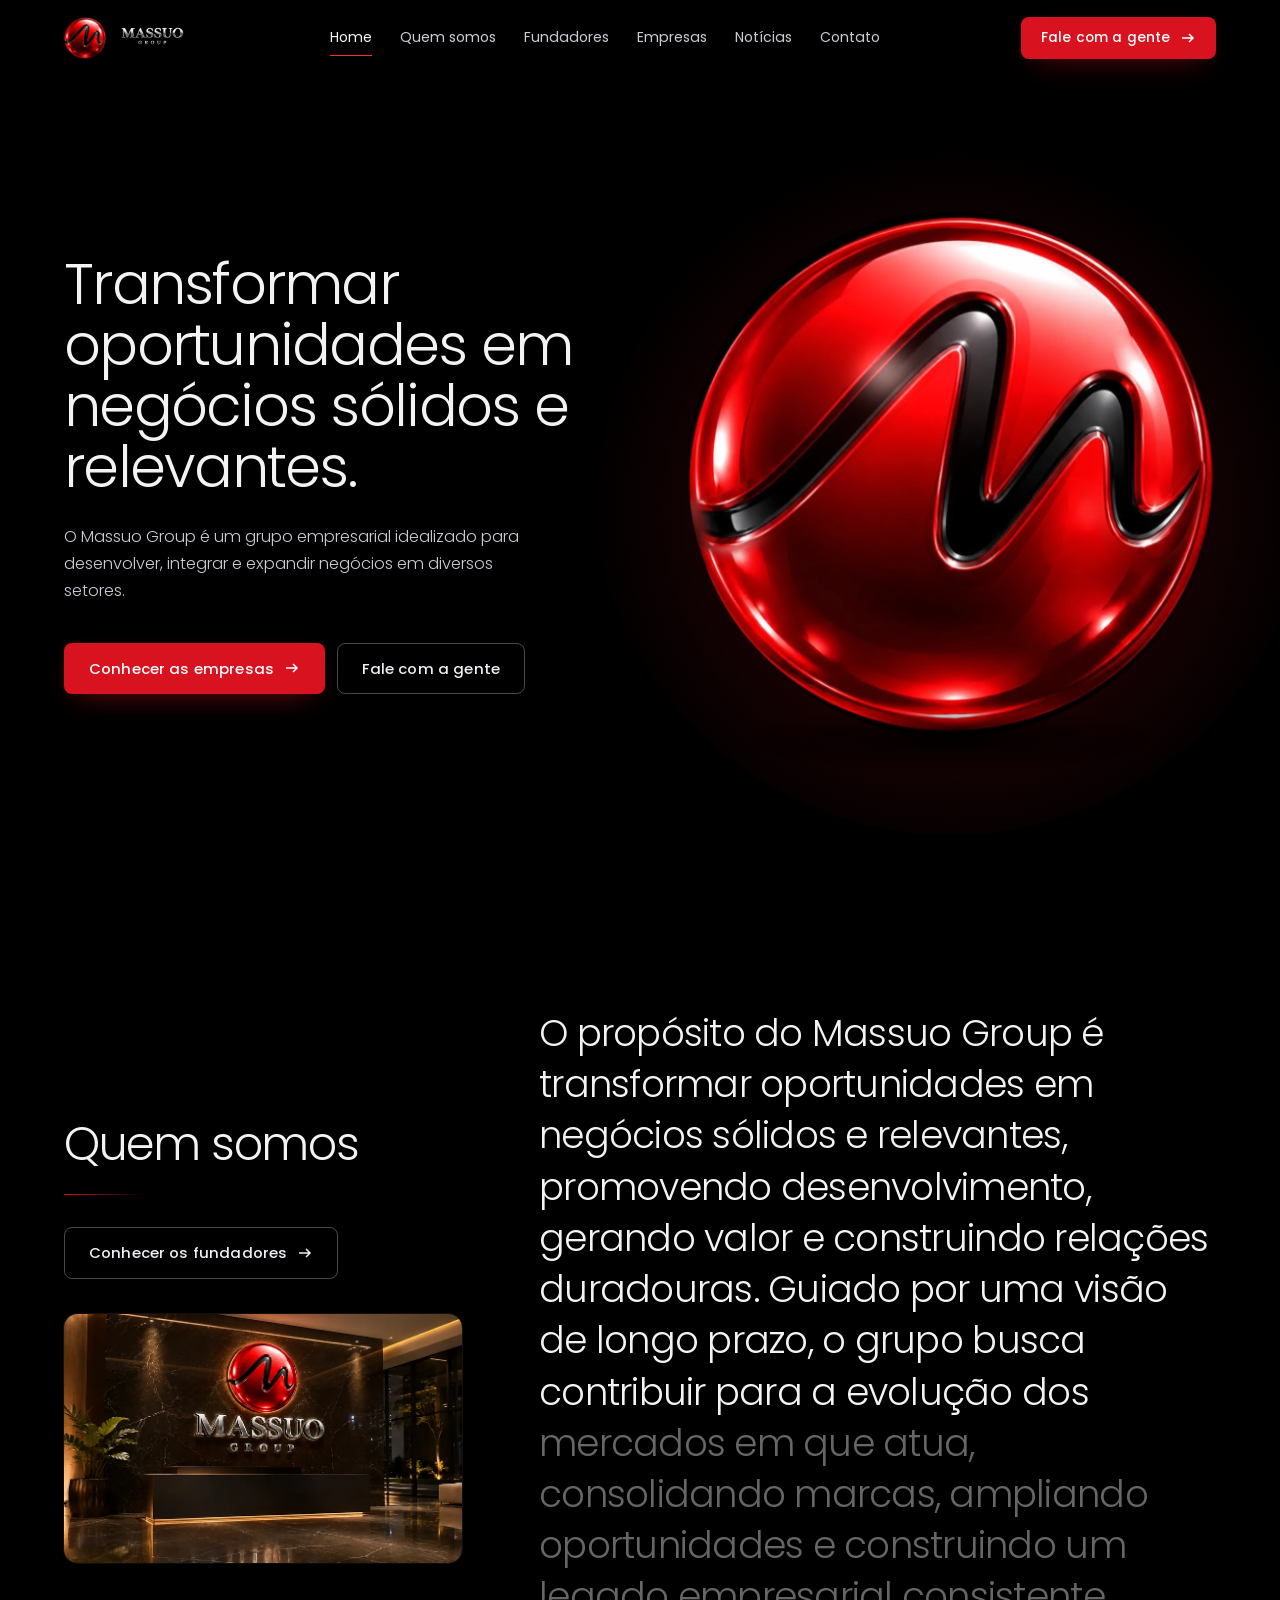
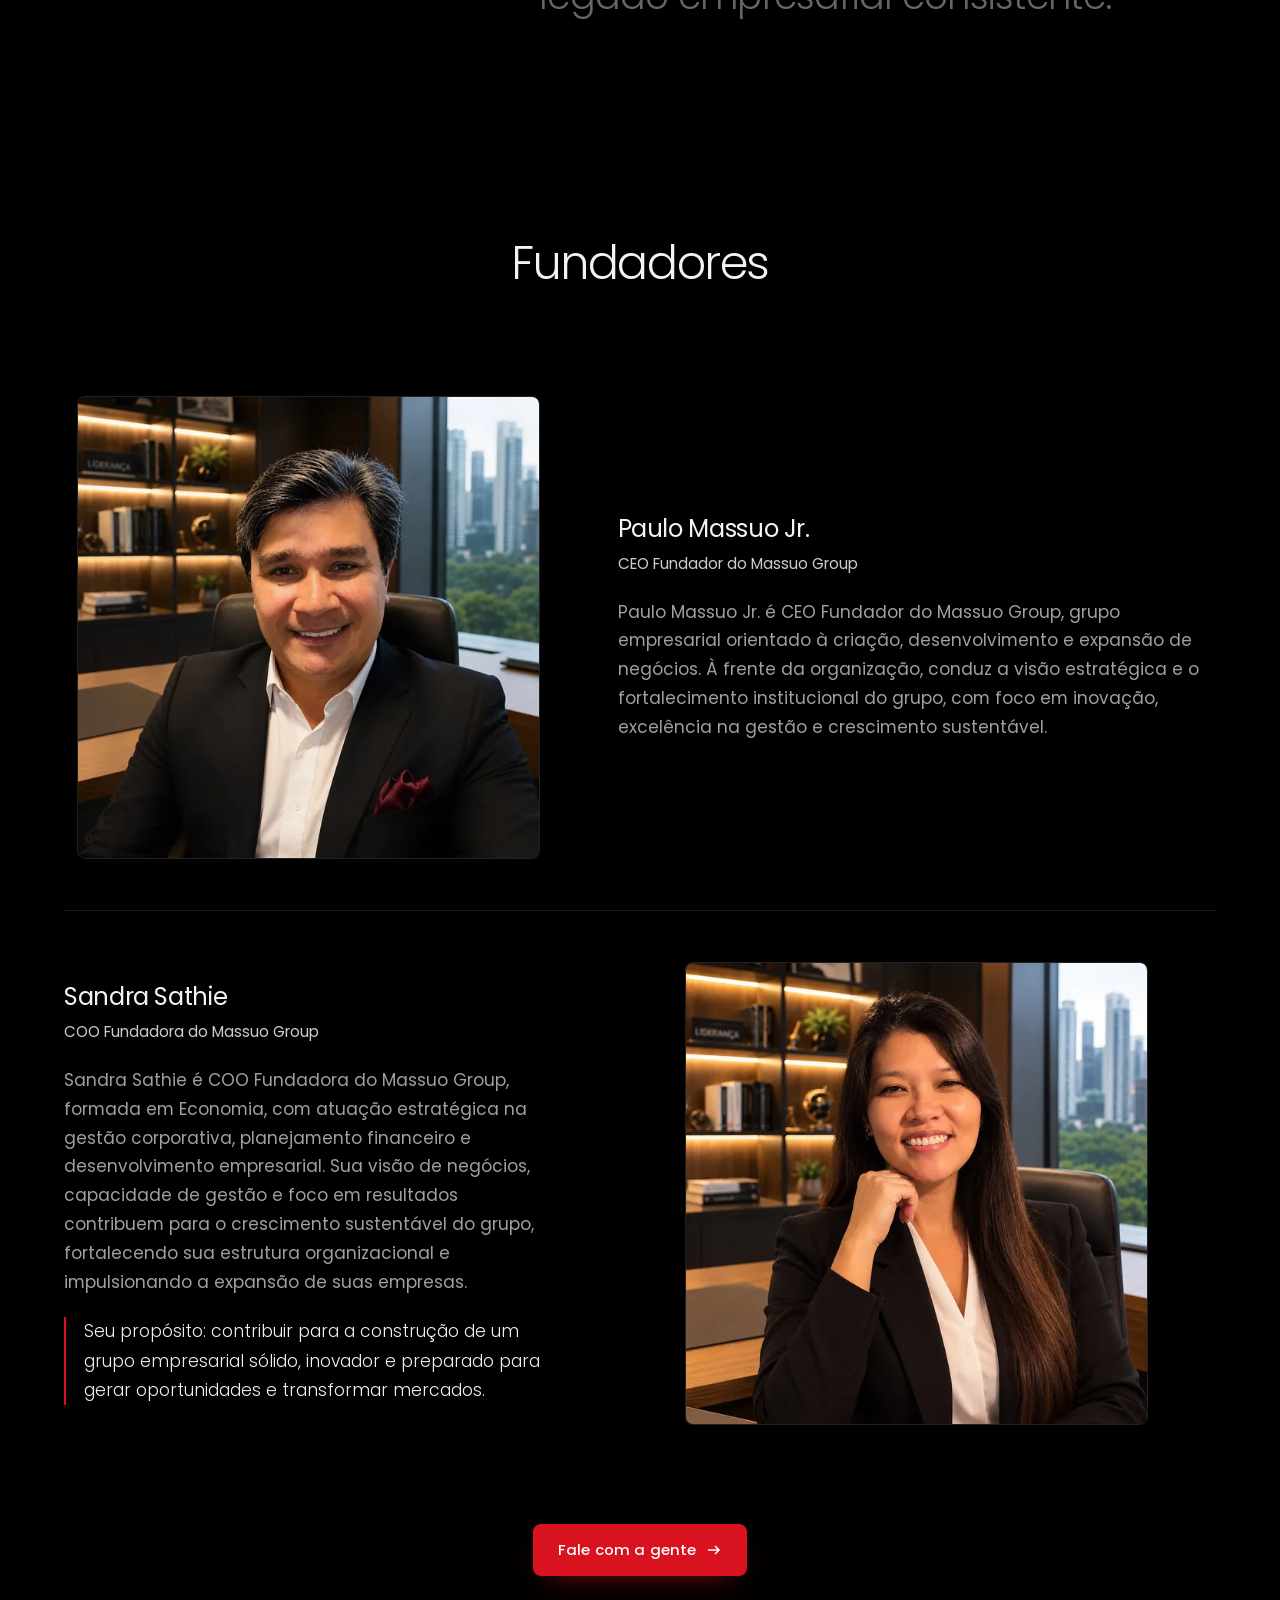
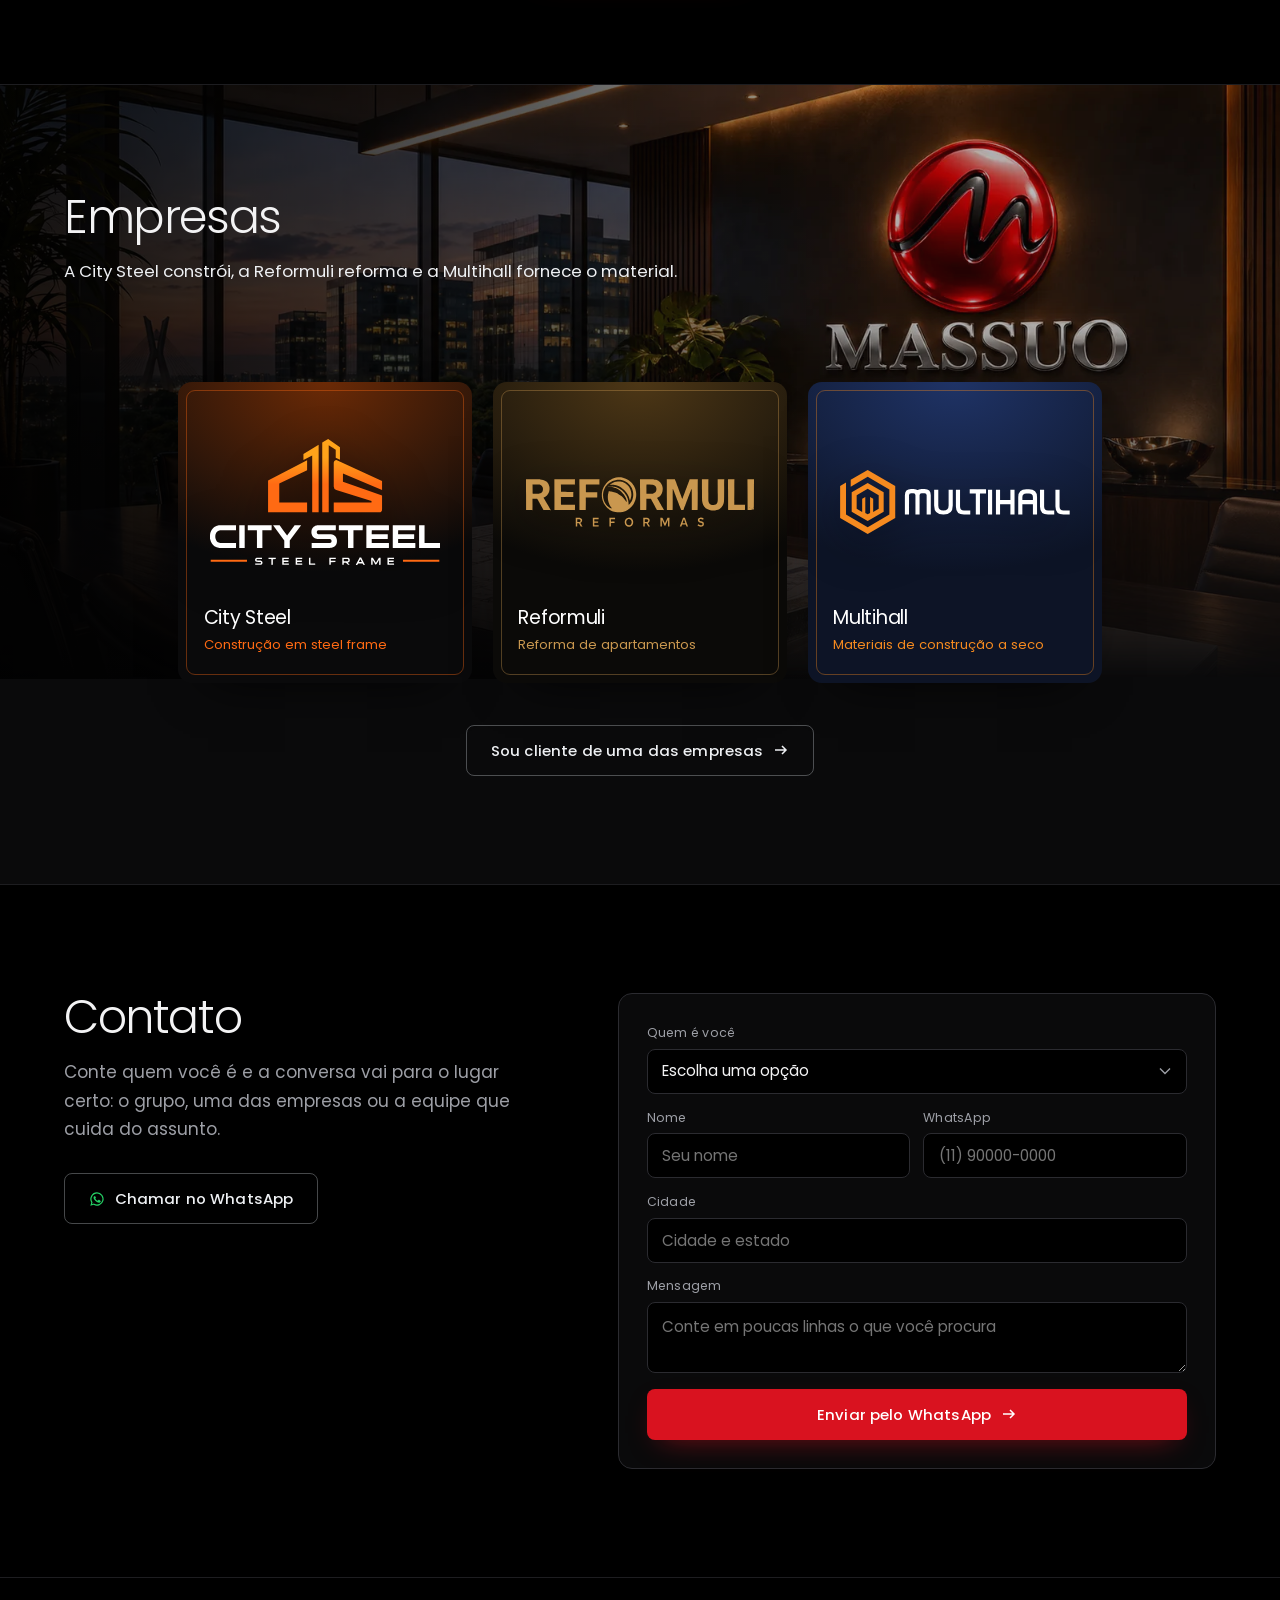
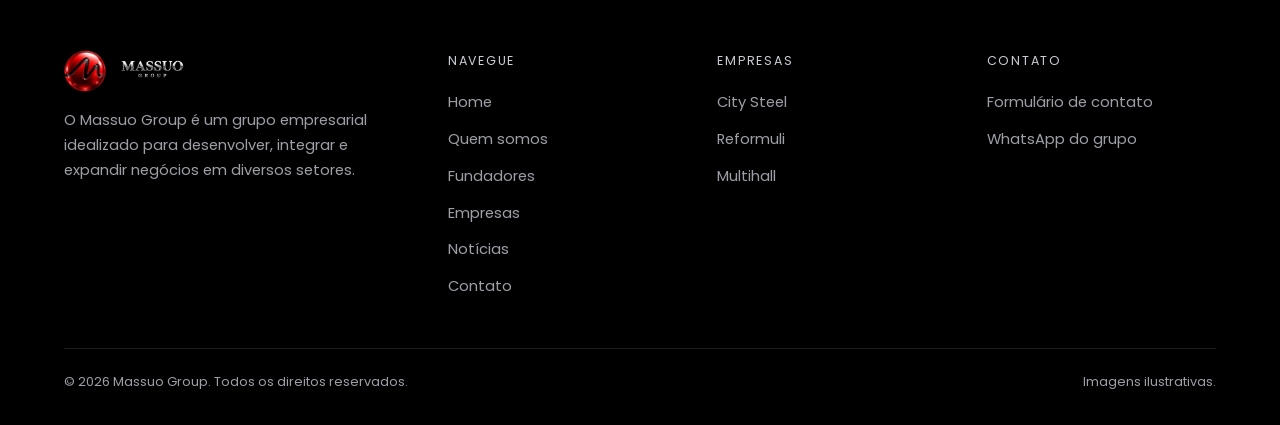
==== commit e882e34d: "feat: rebuild the sphere from the logo layers and show the mockup images The live sphere now compose" ====
--- a/index.html
+++ b/index.html
@@ -29,7 +29,7 @@
 <link rel="preload" href="/assets/fonts/poppins-400.woff2" as="font" type="font/woff2" crossorigin>
 <link rel="preload" as="image" imagesrcset="/assets/img/esfera-poster-400.webp 400w, /assets/img/esfera-poster.webp 666w" imagesizes="(max-width:860px) 74vw, 44vw" fetchpriority="high">
 <script>document.documentElement.classList.add('js')</script>
-<style>@font-face{font-family:"Poppins";src:url(/assets/fonts/poppins-300.woff2) format("woff2");font-weight:300;font-display:swap}@font-face{font-family:"Poppins";src:url(/assets/fonts/poppins-400.woff2) format("woff2");font-weight:400;font-display:swap}@font-face{font-family:"Poppins";src:url(/assets/fonts/poppins-500.woff2) format("woff2");font-weight:500;font-display:swap}@font-face{font-family:"Poppins Reserva";src:local("Arial");size-adjust:112.5%;ascent-override:93%;descent-override:31%;line-gap-override:9%}:root{--bg:#000;--surface:#0a0a0b;--surface-2:#111113;--line:#1d1d20;--line-2:#2b2b30;--fg:#f3f3f4;--muted:#9d9fa6;--prata:#c9cdd3;--prata-hi:#eef0f3;--vermelho:#d9121f;--vermelho-hi:#ff2b2b;--vermelho-escuro:#5a0309;--prata-grad:linear-gradient(90deg,transparent,rgba(201,205,211,.9),transparent);--font:"Poppins","Poppins Reserva",Arial,sans-serif;--t-hero:clamp(2.35rem,4.5vw,4.45rem);--t-h2:clamp(2rem,3.6vw,3.4rem);--t-h3:clamp(1.3rem,1.9vw,1.85rem);--t-body:clamp(.98rem,.94rem + .2vw,1.06rem);--gutter:clamp(1.25rem,5vw,4.5rem);--maxw:1280px;--sec-py:clamp(5rem,12vh,9rem);--radius:8px;--ease:cubic-bezier(.2,.8,.3,1)}*,*::before,*::after{box-sizing:border-box}html{-webkit-text-size-adjust:100%;scroll-padding-top:5.5rem}body{margin:0;background:var(--bg);color:var(--fg);font:400 var(--t-body)/1.7 var(--font);-webkit-font-smoothing:antialiased;overflow-x:clip}img,svg,canvas{display:block;max-width:100%}a{color:inherit;text-decoration:none}button,input,select,textarea{font:inherit;color:inherit}h1,h2,h3,p,figure{margin:0}h1,h2{font-weight:300;letter-spacing:-.03em;line-height:1.06}h2{font-size:var(--t-h2)}h3{font-weight:400;letter-spacing:-.015em;line-height:1.2;font-size:var(--t-h3)}.wrap{width:100%;max-width:var(--maxw);margin-inline:auto;padding-inline:var(--gutter)}.sr{position:absolute;width:1px;height:1px;overflow:hidden;clip:rect(0 0 0 0);white-space:nowrap}:focus-visible{outline:2px solid var(--vermelho-hi);outline-offset:3px;border-radius:4px}::selection{background:var(--vermelho);color:#fff}.muted{color:var(--muted)}.btn{display:inline-flex;align-items:center;justify-content:center;gap:.6rem;height:3.2rem;padding:0 1.5rem;border-radius:var(--radius);font-weight:500;font-size:.93rem;letter-spacing:.01em;white-space:nowrap;border:1px solid transparent;cursor:pointer;transition:background-color .3s var(--ease),color .3s var(--ease),border-color .3s var(--ease),transform .3s var(--ease),box-shadow .3s var(--ease)}.btn svg{width:1rem;height:1rem;flex:none;transition:transform .3s var(--ease)}.btn:hover svg{transform:translateX(3px)}.btn--pri{background:var(--vermelho);color:#fff;box-shadow:0 10px 30px -14px rgba(217,18,31,.7)}.btn--pri:hover{background:var(--vermelho-hi);box-shadow:0 14px 34px -14px rgba(255,43,43,.75)}.btn--line{border-color:rgba(201,205,211,.35);color:var(--prata-hi)}.btn--line:hover{border-color:var(--prata-hi)}.btn--line .zapi{color:#25D366}.btn:active{transform:scale(.98)}.ctas{display:flex;flex-wrap:wrap;gap:.75rem}.zapi{width:1.1rem;height:1.1rem}.top{position:fixed;inset:0 0 auto 0;z-index:50;transition:background-color .4s var(--ease),border-color .4s var(--ease)}.top__in{display:grid;grid-template-columns:auto 1fr auto;align-items:center;gap:1.5rem;height:4.75rem}.top.solid{background:rgba(0,0,0,.78);-webkit-backdrop-filter:blur(14px);backdrop-filter:blur(14px);border-bottom:1px solid var(--line)}.brand{display:flex;align-items:center;gap:.65rem}.brand__esfera{width:2.1rem;height:2.1rem}.brand__nome{height:1.35rem;width:auto}.nav{display:flex;align-items:center;justify-content:center;gap:clamp(1rem,2.2vw,2.2rem)}.nav a{position:relative;padding:.4rem 0;font-size:.88rem;color:var(--prata);transition:color .3s var(--ease)}.nav a::after{content:"";position:absolute;left:0;right:0;bottom:0;height:1px;background:var(--vermelho-hi);transform:scaleX(0);transform-origin:left;transition:transform .35s var(--ease)}.nav a:hover,.nav a[aria-current="page"]{color:var(--fg)}.nav a:hover::after,.nav a[aria-current="page"]::after{transform:scaleX(1)}.top .btn{height:2.65rem;padding:0 1.2rem;font-size:.86rem}.nav__cta{display:none}.empresas>.wrap>.ctas{justify-content:center}.burger{display:none;width:2.8rem;height:2.8rem;border-radius:50%;border:1px solid var(--line-2);background:none;cursor:pointer;position:relative}.burger span{position:absolute;left:50%;width:1.1rem;height:1.5px;background:var(--fg);transform:translateX(-50%);transition:transform .35s var(--ease),top .35s var(--ease)}.burger span:first-child{top:42%}.burger span:last-child{top:58%}.menu-open .burger span:first-child{top:50%;transform:translateX(-50%) rotate(45deg)}.menu-open .burger span:last-child{top:50%;transform:translateX(-50%) rotate(-45deg)}.sec{position:relative;padding-block:var(--sec-py)}.sec--surface{background:var(--surface);border-top:1px solid var(--line);border-bottom:1px solid var(--line)}.sec__cab{max-width:46rem;margin-bottom:clamp(2.2rem,5vw,3.6rem)}.sec__cab p{margin-top:1rem;color:var(--muted);font-size:1.05rem}.sec__cab--centro{margin-inline:auto;text-align:center}.linha{height:1px;background:var(--prata-grad);opacity:.55}.hero{position:relative;min-height:100vh;min-height:100svh;display:flex;align-items:center;padding-block:7rem 4rem;overflow:hidden}.hero__in{display:grid;grid-template-columns:1.05fr 1fr;align-items:center;gap:clamp(2rem,5vw,5rem)}.hero h1{font-size:var(--t-hero);max-width:11em}.hero__p{margin-top:1.6rem;max-width:30rem;font-size:clamp(1.02rem,1.2vw,1.18rem);color:var(--prata);font-weight:300;line-height:1.65}.hero .ctas{margin-top:2.4rem}.esfera{position:relative;width:min(100%,78vh);aspect-ratio:1/1;margin-inline:auto;justify-self:end}.esfera::before{content:"";position:absolute;inset:-18%;border-radius:50%;pointer-events:none;background:radial-gradient(circle at 50% 55%,rgba(217,18,31,.34) 0%,rgba(217,18,31,.12) 38%,rgba(0,0,0,0) 68%)}.esfera::after{content:"";position:absolute;left:12%;right:12%;bottom:-6%;height:12%;border-radius:50%;pointer-events:none;background:radial-gradient(ellipse at 50% 50%,rgba(0,0,0,.9),rgba(0,0,0,0) 70%)}.esfera__poster,.esfera__canvas{position:absolute;inset:0;width:100%;height:100%}.esfera__poster img{width:100%;height:100%;object-fit:contain}.esfera__canvas{opacity:0;transition:opacity .9s var(--ease)}.esfera.live .esfera__canvas{opacity:1}.esfera.live .esfera__poster{opacity:0;transition:opacity .9s var(--ease) .15s}.hero__hint{position:absolute;left:var(--gutter);bottom:2rem;display:flex;align-items:center;gap:.7rem;font-size:.78rem;color:var(--muted);transition:opacity .5s}.hero__hint i{display:block;width:1px;height:2.2rem;background:linear-gradient(var(--prata),transparent);animation:hint 2.2s ease-in-out infinite}@keyframes hint{0%{transform:scaleY(0);transform-origin:top}50%{transform:scaleY(1);transform-origin:top}50.1%{transform-origin:bottom}100%{transform:scaleY(0);transform-origin:bottom}}.moved .hero__hint{opacity:0}.quem,.empresas{overflow:hidden}.sec__fundo{position:absolute;inset:0;z-index:0;pointer-events:none}.sec__fundo img{width:100%;height:100%;object-fit:cover;opacity:.16;-webkit-mask-image:linear-gradient(180deg,transparent 0%,#000 30%,#000 70%,transparent 100%);mask-image:linear-gradient(180deg,transparent 0%,#000 30%,#000 70%,transparent 100%)}.empresas>.wrap{position:relative;z-index:1}.quem__in{position:relative;z-index:1;display:grid;grid-template-columns:1fr 1.7fr;gap:clamp(2rem,6vw,6rem);align-items:start}.quem__lado{position:sticky;top:7rem}.quem__lado .ctas{margin-top:2rem}.quem__lado .linha{width:5rem;margin-top:1.6rem;background:linear-gradient(90deg,var(--vermelho),transparent);opacity:1}.manifesto{font-size:clamp(1.55rem,2.9vw,2.7rem);font-weight:300;line-height:1.38;letter-spacing:-.02em}.manifesto span{opacity:.42;transition:opacity .45s var(--ease)}.manifesto span.on{opacity:1}.fundador{display:grid;grid-template-columns:minmax(0,.9fr) minmax(0,1.1fr);gap:clamp(2rem,5vw,5rem);align-items:center;padding-block:clamp(2rem,4vw,3.5rem)}.fundador+.fundador{border-top:1px solid var(--line)}.fundador--inv .fundador__foto{order:2}.fundador__foto{position:relative;max-width:30rem;margin-inline:auto}.fundador__foto img{width:100%;height:auto;border-radius:var(--radius);border:1px solid rgba(201,205,211,.16)}.fundador__foto::after{content:"";position:absolute;left:1.2rem;right:1.2rem;bottom:-1.6rem;height:1.6rem;border-radius:50%;pointer-events:none;background:radial-gradient(ellipse at 50% 0%,rgba(0,0,0,.7),rgba(0,0,0,0) 70%)}.fundador__cargo{display:block;margin-top:.5rem;color:var(--prata);font-size:.95rem}.fundador__txt p{margin-top:1.3rem;color:var(--muted)}.fundador__txt p.proposito{color:var(--prata-hi);font-weight:300;font-size:1.08rem;padding-left:1.1rem;border-left:2px solid var(--vermelho)}.fundadores .ctas{justify-content:center;margin-top:clamp(2rem,4vw,3rem)}.fila{position:relative}.fila__topo{display:flex;align-items:end;justify-content:space-between;gap:1rem;margin-bottom:1rem}.fila__setas{display:flex;gap:.5rem}.fila__setas button{width:2.7rem;height:2.7rem;border-radius:50%;border:1px solid rgba(201,205,211,.35);background:none;color:var(--prata);opacity:.7;cursor:pointer;display:grid;place-items:center;transition:opacity .3s,border-color .3s}.fila__setas button:hover{opacity:1;border-color:var(--prata-hi)}.fila__setas button:disabled{opacity:.18;cursor:default}.fila__setas svg{width:1rem;height:1rem}.fila--cabe .fila__setas{display:none}.fila__trilho{display:flex;align-items:flex-start;gap:clamp(1rem,1.6vw,1.5rem);overflow-x:auto;scroll-snap-type:x mandatory;scroll-padding-inline:var(--gutter);padding:1.4rem var(--gutter) 2.6rem;margin-inline:calc(var(--gutter) * -1);scrollbar-width:none;overscroll-behavior-x:contain}.fila__trilho::-webkit-scrollbar{display:none}.fila--cabe .fila__trilho{justify-content:center;overflow:visible}.card{position:relative;flex:none;width:clamp(16rem,23vw,21rem);scroll-snap-align:start;border-radius:14px;overflow:hidden;background:radial-gradient(130% 90% at 50% 0%,var(--c1) 0%,var(--c2) 70%);color:#fff;box-shadow:0 24px 50px -30px rgba(0,0,0,.9);transform-origin:50% 60%;transition:transform .45s var(--ease),box-shadow .45s var(--ease)}.card::before{content:"";position:absolute;inset:8px;border:1px solid color-mix(in srgb,var(--ac) 38%,transparent);border-radius:9px;pointer-events:none;z-index:2}.card__logo{display:grid;place-items:center;aspect-ratio:4/3;padding:2.2rem 2rem 1rem}.card__logo img{width:100%;height:auto;max-height:100%;object-fit:contain;filter:drop-shadow(0 12px 22px rgba(0,0,0,.5));transition:transform .6s var(--ease)}.card__txt{padding:.2rem 1.6rem 1.7rem}.card__txt h3{font-size:1.2rem}.card__papel{display:block;margin-top:.3rem;font-size:.82rem;color:var(--ac)}.card__mais{display:grid;grid-template-rows:0fr;transition:grid-template-rows .45s var(--ease)}.card__mais>div{overflow:hidden}.card__mais p{padding-top:.8rem;font-size:.88rem;line-height:1.6;color:rgba(255,255,255,.78)}.card__ir{display:inline-flex;align-items:center;gap:.4rem;margin-top:1rem;font-size:.78rem;font-weight:500;letter-spacing:.1em;color:var(--ac)}.card__ir svg{width:.9rem;height:.9rem}.card:hover,.card:focus-within{transform:scale(1.05);box-shadow:0 40px 70px -32px rgba(0,0,0,.95);z-index:3}.card:hover .card__logo img{transform:scale(1.04)}.card:hover .card__mais,.card:focus-within .card__mais{grid-template-rows:1fr}.card>a{position:absolute;inset:0;z-index:4}.contato__in{display:grid;grid-template-columns:minmax(0,.9fr) minmax(0,1.1fr);gap:clamp(2rem,5vw,5rem);align-items:start}.contato__lado p{margin-top:1rem;color:var(--muted);max-width:28rem}.contato__lado .ctas{margin-top:1.8rem}.form{display:grid;grid-template-columns:1fr 1fr;gap:.8rem;padding:clamp(1.2rem,2.2vw,1.8rem);border:1px solid var(--line-2);border-radius:14px;background:var(--surface)}.field{display:flex;flex-direction:column;gap:.35rem}.field--full{grid-column:1/-1}.field label{font-size:.78rem;color:var(--muted);letter-spacing:.02em}.field input,.field select,.field textarea{width:100%;height:2.8rem;padding:0 .9rem;border-radius:var(--radius);border:1px solid var(--line-2);background:var(--bg);font-size:.95rem;transition:border-color .3s var(--ease)}.field textarea{height:4.4rem;padding:.7rem .9rem;resize:vertical}.field select{appearance:none;-webkit-appearance:none;background-image:url("data:image/svg+xml,%3Csvg xmlns='http://www.w3.org/2000/svg' width='12' height='8' fill='none'%3E%3Cpath d='M1 1.5l5 5 5-5' stroke='%239d9fa6' stroke-width='1.4'/%3E%3C/svg%3E");background-repeat:no-repeat;background-position:right .9rem center;padding-right:2.4rem}.field input:focus,.field select:focus,.field textarea:focus{outline:none;border-color:var(--vermelho-hi)}.form .btn{grid-column:1/-1;width:100%;margin-top:.2rem}.rota{grid-column:1/-1;display:none;gap:.5rem;align-items:center;flex-wrap:wrap;padding:.8rem .9rem;border:1px solid var(--line-2);border-radius:var(--radius);background:rgba(217,18,31,.06)}.rota.ver{display:flex}.rota span{font-size:.85rem;color:var(--prata);margin-right:.3rem}.rota a{display:inline-flex;align-items:center;gap:.35rem;height:2.1rem;padding:0 .8rem;border-radius:999px;border:1px solid rgba(201,205,211,.35);font-size:.82rem;color:var(--fg);transition:border-color .3s,background-color .3s}.rota a:hover{border-color:var(--prata-hi);background:rgba(255,255,255,.04)}.rota a svg{width:.8rem;height:.8rem}.pagina{padding-top:9.5rem}.vazio{max-width:40rem;padding:clamp(1.6rem,3vw,2.4rem);border:1px solid var(--line-2);border-radius:14px;background:var(--surface)}.vazio h2{font-size:var(--t-h3);font-weight:400;letter-spacing:-.015em}.vazio p{margin-top:.6rem;color:var(--muted)}.vazio .ctas{margin-top:1.6rem}.noticia{display:grid;grid-template-columns:8rem 1fr;gap:1.5rem;padding-block:1.6rem;border-top:1px solid var(--line)}.noticia time{color:var(--muted);font-size:.9rem}.noticia p{margin-top:.5rem;color:var(--muted)}.foot{border-top:1px solid var(--line);padding:clamp(3rem,6vw,4.5rem) 0 2rem;background:var(--bg)}.foot__grid{display:grid;grid-template-columns:1.5fr 1fr 1fr 1fr;gap:2.5rem}.foot__brand .brand{margin-bottom:1rem}.foot__brand p{color:var(--muted);font-size:.92rem;max-width:22rem}.foot__h{font-size:.78rem;letter-spacing:.14em;color:var(--prata);margin-bottom:1rem;text-transform:uppercase}.foot ul{list-style:none;margin:0;padding:0;display:grid;gap:.5rem}.foot ul a{color:var(--muted);font-size:.92rem;transition:color .3s}.foot ul a:hover{color:var(--fg)}.foot__end{display:flex;justify-content:space-between;gap:1rem;flex-wrap:wrap;margin-top:3rem;padding-top:1.4rem;border-top:1px solid var(--line);font-size:.8rem;color:var(--muted)}.zap{position:fixed;right:1.1rem;bottom:1.1rem;z-index:40;display:grid;place-items:center;width:3.5rem;height:3.5rem;border-radius:50%;background:#25D366;color:#fff;box-shadow:0 12px 30px -10px rgba(37,211,102,.6);transition:transform .3s var(--ease),opacity .4s var(--ease)}.zap svg{width:1.8rem;height:1.8rem}.zap:hover{transform:translateY(-2px)}.js .zap{opacity:0;transform:translateY(12px);pointer-events:none}.js .zap.ver{opacity:1;transform:none;pointer-events:auto}.thanks{min-height:100vh;min-height:100svh;display:grid;place-items:center;text-align:center;padding:2rem}.thanks .brand{justify-content:center;margin-bottom:2.2rem}.thanks h1{font-size:clamp(1.8rem,4vw,2.8rem)}.thanks p{margin-top:1rem;color:var(--muted)}.spin{width:2.6rem;height:2.6rem;margin:2rem auto;border-radius:50%;border:1.5px solid var(--line-2);border-top-color:var(--vermelho-hi);animation:spin 1s linear infinite}@keyframes spin{to{transform:rotate(360deg)}}.thanks .ctas{justify-content:center;margin-top:1rem}.js .rv{opacity:0;transform:translate3d(0,24px,0);transition:opacity .9s var(--ease),transform 1s var(--ease)}.js .rv.in{opacity:1;transform:none}.js .rv[data-d="1"]{transition-delay:.08s}.js .rv[data-d="2"]{transition-delay:.16s}.js .rv[data-d="3"]{transition-delay:.24s}@media (max-width:1060px){.hero__in{grid-template-columns:1fr 1fr}.quem__in{grid-template-columns:1fr}.quem__lado{position:static}.foot__grid{grid-template-columns:1fr 1fr}}@media (max-width:860px){.nav{display:none}.burger{display:block;justify-self:end}.top__in{grid-template-columns:auto 1fr auto}.top .btn{display:none}.menu-open .nav{display:flex;position:fixed;inset:4.75rem 0 auto 0;flex-direction:column;align-items:stretch;gap:.2rem;padding:1rem var(--gutter) 1.6rem;background:var(--bg);border-bottom:1px solid var(--line)}.menu-open .nav a{display:block;text-align:center;padding:.85rem 1rem;font-size:1rem}.menu-open .nav a::after{display:none}.menu-open .nav .nav__cta{display:flex;margin-top:.6rem;height:3.1rem;color:#fff;font-size:.95rem}.menu-open .top{background:var(--bg)}.foot{padding-bottom:5rem}.hero{padding-top:6rem;text-align:center}.hero__in{grid-template-columns:1fr;gap:1.6rem}.esfera{order:-1;width:min(70vw,52vh);justify-self:center}.hero h1{margin-inline:auto}.hero__p{margin-inline:auto}.hero .ctas{justify-content:center}.hero__hint{display:none}.fundador,.fundador--inv{grid-template-columns:1fr;text-align:center}.fundador--inv .fundador__foto{order:0}.fundador__foto{max-width:24rem}.fundador__txt p.proposito{text-align:left}.sec__cab{text-align:center;margin-inline:auto}.fila__topo{justify-content:center;text-align:center}.fila__setas{display:none}.card{width:72vw}.card__mais{grid-template-rows:1fr}.card:hover,.card:focus-within{transform:none}.fila--cabe .fila__trilho{justify-content:flex-start;overflow-x:auto}.contato__in{grid-template-columns:1fr}.contato__lado{text-align:center}.contato__lado p{margin-inline:auto}.contato__lado .ctas{justify-content:center}.quem__lado{text-align:center}.quem__lado .linha{margin-inline:auto}.quem__lado .ctas{justify-content:center}.manifesto{text-align:center}.foot__grid{grid-template-columns:1fr;text-align:center}.foot__brand .brand{justify-content:center}.foot__brand p{margin-inline:auto}.foot__end{justify-content:center;text-align:center}.noticia{grid-template-columns:1fr;gap:.3rem}.vazio{margin-inline:auto;text-align:center}.vazio .ctas{justify-content:center}.pagina .sec__cab{text-align:center}}@media (max-width:600px){.form{grid-template-columns:1fr}.ctas{display:grid;grid-template-columns:minmax(0,max-content);width:fit-content;max-width:100%;margin-inline:auto}.ctas>*{width:100%;justify-content:center;text-align:center}.btn{padding:0 1.25rem;font-size:.9rem}.brand__nome{height:1.15rem}.esfera{width:min(74vw,46vh)}}@media (hover:none){.card__mais{grid-template-rows:1fr}.card:hover{transform:none}}@media (prefers-reduced-motion:reduce){.js .rv{opacity:1;transform:none;transition:none}.manifesto span{opacity:1;transition:none}.hero__hint i{animation:none}.esfera__canvas,.esfera__poster{transition:none}.card,.card__mais,.card__logo img{transition:none}}</style>
+<style>@font-face{font-family:"Poppins";src:url(/assets/fonts/poppins-300.woff2) format("woff2");font-weight:300;font-display:swap}@font-face{font-family:"Poppins";src:url(/assets/fonts/poppins-400.woff2) format("woff2");font-weight:400;font-display:swap}@font-face{font-family:"Poppins";src:url(/assets/fonts/poppins-500.woff2) format("woff2");font-weight:500;font-display:swap}@font-face{font-family:"Poppins Reserva";src:local("Arial");size-adjust:112.5%;ascent-override:93%;descent-override:31%;line-gap-override:9%}:root{--bg:#000;--surface:#0a0a0b;--surface-2:#111113;--line:#1d1d20;--line-2:#2b2b30;--fg:#f3f3f4;--muted:#9d9fa6;--prata:#c9cdd3;--prata-hi:#eef0f3;--vermelho:#d9121f;--vermelho-hi:#ff2b2b;--vermelho-escuro:#5a0309;--prata-grad:linear-gradient(90deg,transparent,rgba(201,205,211,.9),transparent);--font:"Poppins","Poppins Reserva",Arial,sans-serif;--t-hero:clamp(2.35rem,4.5vw,4.45rem);--t-h2:clamp(2rem,3.6vw,3.4rem);--t-h3:clamp(1.3rem,1.9vw,1.85rem);--t-body:clamp(.98rem,.94rem + .2vw,1.06rem);--gutter:clamp(1.25rem,5vw,4.5rem);--maxw:1280px;--sec-py:clamp(5rem,12vh,9rem);--radius:8px;--ease:cubic-bezier(.2,.8,.3,1)}*,*::before,*::after{box-sizing:border-box}html{-webkit-text-size-adjust:100%;scroll-padding-top:5.5rem}body{margin:0;background:var(--bg);color:var(--fg);font:400 var(--t-body)/1.7 var(--font);-webkit-font-smoothing:antialiased;overflow-x:clip}img,svg,canvas{display:block;max-width:100%}a{color:inherit;text-decoration:none}button,input,select,textarea{font:inherit;color:inherit}h1,h2,h3,p,figure{margin:0}h1,h2{font-weight:300;letter-spacing:-.03em;line-height:1.06}h2{font-size:var(--t-h2)}h3{font-weight:400;letter-spacing:-.015em;line-height:1.2;font-size:var(--t-h3)}.wrap{width:100%;max-width:var(--maxw);margin-inline:auto;padding-inline:var(--gutter)}.sr{position:absolute;width:1px;height:1px;overflow:hidden;clip:rect(0 0 0 0);white-space:nowrap}:focus-visible{outline:2px solid var(--vermelho-hi);outline-offset:3px;border-radius:4px}::selection{background:var(--vermelho);color:#fff}.muted{color:var(--muted)}.btn{display:inline-flex;align-items:center;justify-content:center;gap:.6rem;height:3.2rem;padding:0 1.5rem;border-radius:var(--radius);font-weight:500;font-size:.93rem;letter-spacing:.01em;white-space:nowrap;border:1px solid transparent;cursor:pointer;transition:background-color .3s var(--ease),color .3s var(--ease),border-color .3s var(--ease),transform .3s var(--ease),box-shadow .3s var(--ease)}.btn svg{width:1rem;height:1rem;flex:none;transition:transform .3s var(--ease)}.btn:hover svg{transform:translateX(3px)}.btn--pri{background:var(--vermelho);color:#fff;box-shadow:0 10px 30px -14px rgba(217,18,31,.7)}.btn--pri:hover{background:var(--vermelho-hi);box-shadow:0 14px 34px -14px rgba(255,43,43,.75)}.btn--line{border-color:rgba(201,205,211,.35);color:var(--prata-hi)}.btn--line:hover{border-color:var(--prata-hi)}.btn--line .zapi{color:#25D366}.btn:active{transform:scale(.98)}.ctas{display:flex;flex-wrap:wrap;gap:.75rem}.zapi{width:1.1rem;height:1.1rem}.top{position:fixed;inset:0 0 auto 0;z-index:50;transition:background-color .4s var(--ease),border-color .4s var(--ease)}.top__in{display:grid;grid-template-columns:auto 1fr auto;align-items:center;gap:1.5rem;height:4.75rem}.top.solid{background:rgba(0,0,0,.78);-webkit-backdrop-filter:blur(14px);backdrop-filter:blur(14px);border-bottom:1px solid var(--line)}.brand{display:flex;align-items:center;gap:.65rem}.brand__esfera{width:2.1rem;height:2.1rem}.brand__nome{height:1.35rem;width:auto}.nav{display:flex;align-items:center;justify-content:center;gap:clamp(1rem,2.2vw,2.2rem)}.nav a{position:relative;padding:.4rem 0;font-size:.88rem;color:var(--prata);transition:color .3s var(--ease)}.nav a::after{content:"";position:absolute;left:0;right:0;bottom:0;height:1px;background:var(--vermelho-hi);transform:scaleX(0);transform-origin:left;transition:transform .35s var(--ease)}.nav a:hover,.nav a[aria-current="page"]{color:var(--fg)}.nav a:hover::after,.nav a[aria-current="page"]::after{transform:scaleX(1)}.top .btn{height:2.65rem;padding:0 1.2rem;font-size:.86rem}.nav__cta{display:none}.empresas>.wrap>.ctas{justify-content:center}.burger{display:none;width:2.8rem;height:2.8rem;border-radius:50%;border:1px solid var(--line-2);background:none;cursor:pointer;position:relative}.burger span{position:absolute;left:50%;width:1.1rem;height:1.5px;background:var(--fg);transform:translateX(-50%);transition:transform .35s var(--ease),top .35s var(--ease)}.burger span:first-child{top:42%}.burger span:last-child{top:58%}.menu-open .burger span:first-child{top:50%;transform:translateX(-50%) rotate(45deg)}.menu-open .burger span:last-child{top:50%;transform:translateX(-50%) rotate(-45deg)}.sec{position:relative;padding-block:var(--sec-py)}.sec--surface{background:var(--surface);border-top:1px solid var(--line);border-bottom:1px solid var(--line)}.sec__cab{max-width:46rem;margin-bottom:clamp(2.2rem,5vw,3.6rem)}.sec__cab p{margin-top:1rem;color:var(--muted);font-size:1.05rem}.sec__cab--centro{margin-inline:auto;text-align:center}.linha{height:1px;background:var(--prata-grad);opacity:.55}.hero{position:relative;min-height:100vh;min-height:100svh;display:flex;align-items:center;padding-block:7rem 4rem;overflow:hidden}.hero__in{display:grid;grid-template-columns:1.05fr 1fr;align-items:center;gap:clamp(2rem,5vw,5rem)}.hero h1{font-size:var(--t-hero);max-width:11em}.hero__p{margin-top:1.6rem;max-width:30rem;font-size:clamp(1.02rem,1.2vw,1.18rem);color:var(--prata);font-weight:300;line-height:1.65}.hero .ctas{margin-top:2.4rem}.esfera{position:relative;width:min(100%,78vh);aspect-ratio:1/1;margin-inline:auto;justify-self:end}.esfera::before{content:"";position:absolute;inset:-18%;border-radius:50%;pointer-events:none;background:radial-gradient(circle at 50% 55%,rgba(217,18,31,.34) 0%,rgba(217,18,31,.12) 38%,rgba(0,0,0,0) 68%)}.esfera::after{content:"";position:absolute;left:12%;right:12%;bottom:-6%;height:12%;border-radius:50%;pointer-events:none;background:radial-gradient(ellipse at 50% 50%,rgba(0,0,0,.9),rgba(0,0,0,0) 70%)}.esfera__poster,.esfera__canvas{position:absolute;inset:0;width:100%;height:100%}.esfera__poster img{width:100%;height:100%;object-fit:contain}.esfera__canvas{opacity:0;transition:opacity .9s var(--ease)}.esfera.live .esfera__canvas{opacity:1}.esfera.live .esfera__poster{opacity:0;transition:opacity .9s var(--ease) .15s}.hero__hint{position:absolute;left:var(--gutter);bottom:2rem;display:flex;align-items:center;gap:.7rem;font-size:.78rem;color:var(--muted);transition:opacity .5s}.hero__hint i{display:block;width:1px;height:2.2rem;background:linear-gradient(var(--prata),transparent);animation:hint 2.2s ease-in-out infinite}@keyframes hint{0%{transform:scaleY(0);transform-origin:top}50%{transform:scaleY(1);transform-origin:top}50.1%{transform-origin:bottom}100%{transform:scaleY(0);transform-origin:bottom}}.moved .hero__hint{opacity:0}.quem,.empresas{overflow:hidden}.sec__fundo{position:absolute;inset:0;z-index:0;pointer-events:none}.sec__fundo img{width:100%;height:100%;object-fit:cover;opacity:.16;-webkit-mask-image:linear-gradient(180deg,transparent 0%,#000 30%,#000 70%,transparent 100%);mask-image:linear-gradient(180deg,transparent 0%,#000 30%,#000 70%,transparent 100%)}.empresas>.wrap{position:relative;z-index:1}.quem__in{position:relative;z-index:1;display:grid;grid-template-columns:1fr 1.7fr;gap:clamp(2rem,6vw,6rem);align-items:start}.quem__lado{position:sticky;top:7rem}.quem__lado .ctas{margin-top:2rem}.quem__lado .linha{width:5rem;margin-top:1.6rem;background:linear-gradient(90deg,var(--vermelho),transparent);opacity:1}.manifesto{font-size:clamp(1.55rem,2.9vw,2.7rem);font-weight:300;line-height:1.38;letter-spacing:-.02em}.manifesto span{opacity:.42;transition:opacity .45s var(--ease)}.manifesto span.on{opacity:1}.fundador{display:grid;grid-template-columns:minmax(0,.9fr) minmax(0,1.1fr);gap:clamp(2rem,5vw,5rem);align-items:center;padding-block:clamp(2rem,4vw,3.5rem)}.fundador+.fundador{border-top:1px solid var(--line)}.fundador--inv .fundador__foto{order:2}.fundador__foto{position:relative;max-width:30rem;margin-inline:auto}.fundador__foto img{width:100%;height:auto;border-radius:var(--radius);border:1px solid rgba(201,205,211,.16)}.fundador__foto::after{content:"";position:absolute;left:1.2rem;right:1.2rem;bottom:-1.6rem;height:1.6rem;border-radius:50%;pointer-events:none;background:radial-gradient(ellipse at 50% 0%,rgba(0,0,0,.7),rgba(0,0,0,0) 70%)}.fundador__cargo{display:block;margin-top:.5rem;color:var(--prata);font-size:.95rem}.fundador__txt p{margin-top:1.3rem;color:var(--muted)}.fundador__txt p.proposito{color:var(--prata-hi);font-weight:300;font-size:1.08rem;padding-left:1.1rem;border-left:2px solid var(--vermelho)}.fundadores .ctas{justify-content:center;margin-top:clamp(2rem,4vw,3rem)}.fila{position:relative}.fila__topo{display:flex;align-items:end;justify-content:space-between;gap:1rem;margin-bottom:1rem}.fila__setas{display:flex;gap:.5rem}.fila__setas button{width:2.7rem;height:2.7rem;border-radius:50%;border:1px solid rgba(201,205,211,.35);background:none;color:var(--prata);opacity:.7;cursor:pointer;display:grid;place-items:center;transition:opacity .3s,border-color .3s}.fila__setas button:hover{opacity:1;border-color:var(--prata-hi)}.fila__setas button:disabled{opacity:.18;cursor:default}.fila__setas svg{width:1rem;height:1rem}.fila--cabe .fila__setas{display:none}.fila__trilho{display:flex;align-items:flex-start;gap:clamp(1rem,1.6vw,1.5rem);overflow-x:auto;scroll-snap-type:x mandatory;scroll-padding-inline:var(--gutter);padding:1.4rem var(--gutter) 2.6rem;margin-inline:calc(var(--gutter) * -1);scrollbar-width:none;overscroll-behavior-x:contain}.fila__trilho::-webkit-scrollbar{display:none}.fila--cabe .fila__trilho{justify-content:center;overflow:visible}.card{position:relative;flex:none;width:clamp(16rem,23vw,21rem);scroll-snap-align:start;border-radius:14px;overflow:hidden;background:radial-gradient(130% 90% at 50% 0%,var(--c1) 0%,var(--c2) 70%);color:#fff;box-shadow:0 24px 50px -30px rgba(0,0,0,.9);transform-origin:50% 60%;transition:transform .45s var(--ease),box-shadow .45s var(--ease)}.card::before{content:"";position:absolute;inset:8px;border:1px solid color-mix(in srgb,var(--ac) 38%,transparent);border-radius:9px;pointer-events:none;z-index:2}.card__logo{display:grid;place-items:center;aspect-ratio:4/3;padding:2.2rem 2rem 1rem}.card__logo img{width:100%;height:auto;max-height:100%;object-fit:contain;filter:drop-shadow(0 12px 22px rgba(0,0,0,.5));transition:transform .6s var(--ease)}.card__txt{padding:.2rem 1.6rem 1.7rem}.card__txt h3{font-size:1.2rem}.card__papel{display:block;margin-top:.3rem;font-size:.82rem;color:var(--ac)}.card__mais{display:grid;grid-template-rows:0fr;transition:grid-template-rows .45s var(--ease)}.card__mais>div{overflow:hidden}.card__mais p{padding-top:.8rem;font-size:.88rem;line-height:1.6;color:rgba(255,255,255,.78)}.card__ir{display:inline-flex;align-items:center;gap:.4rem;margin-top:1rem;font-size:.78rem;font-weight:500;letter-spacing:.1em;color:var(--ac)}.card__ir svg{width:.9rem;height:.9rem}.card:hover,.card:focus-within{transform:scale(1.05);box-shadow:0 40px 70px -32px rgba(0,0,0,.95);z-index:3}.card:hover .card__logo img{transform:scale(1.04)}.card:hover .card__mais,.card:focus-within .card__mais{grid-template-rows:1fr}.card>a{position:absolute;inset:0;z-index:4}.contato__in{display:grid;grid-template-columns:minmax(0,.9fr) minmax(0,1.1fr);gap:clamp(2rem,5vw,5rem);align-items:start}.contato__lado p{margin-top:1rem;color:var(--muted);max-width:28rem}.contato__lado .ctas{margin-top:1.8rem}.form{display:grid;grid-template-columns:1fr 1fr;gap:.8rem;padding:clamp(1.2rem,2.2vw,1.8rem);border:1px solid var(--line-2);border-radius:14px;background:var(--surface)}.field{display:flex;flex-direction:column;gap:.35rem}.field--full{grid-column:1/-1}.field label{font-size:.78rem;color:var(--muted);letter-spacing:.02em}.field input,.field select,.field textarea{width:100%;height:2.8rem;padding:0 .9rem;border-radius:var(--radius);border:1px solid var(--line-2);background:var(--bg);font-size:.95rem;transition:border-color .3s var(--ease)}.field textarea{height:4.4rem;padding:.7rem .9rem;resize:vertical}.field select{appearance:none;-webkit-appearance:none;background-image:url("data:image/svg+xml,%3Csvg xmlns='http://www.w3.org/2000/svg' width='12' height='8' fill='none'%3E%3Cpath d='M1 1.5l5 5 5-5' stroke='%239d9fa6' stroke-width='1.4'/%3E%3C/svg%3E");background-repeat:no-repeat;background-position:right .9rem center;padding-right:2.4rem}.field input:focus,.field select:focus,.field textarea:focus{outline:none;border-color:var(--vermelho-hi)}.form .btn{grid-column:1/-1;width:100%;margin-top:.2rem}.rota{grid-column:1/-1;display:none;gap:.5rem;align-items:center;flex-wrap:wrap;padding:.8rem .9rem;border:1px solid var(--line-2);border-radius:var(--radius);background:rgba(217,18,31,.06)}.rota.ver{display:flex}.rota span{font-size:.85rem;color:var(--prata);margin-right:.3rem}.rota a{display:inline-flex;align-items:center;gap:.35rem;height:2.1rem;padding:0 .8rem;border-radius:999px;border:1px solid rgba(201,205,211,.35);font-size:.82rem;color:var(--fg);transition:border-color .3s,background-color .3s}.rota a:hover{border-color:var(--prata-hi);background:rgba(255,255,255,.04)}.rota a svg{width:.8rem;height:.8rem}.pagina{padding-top:9.5rem}.vazio{max-width:40rem;padding:clamp(1.6rem,3vw,2.4rem);border:1px solid var(--line-2);border-radius:14px;background:var(--surface)}.vazio h2{font-size:var(--t-h3);font-weight:400;letter-spacing:-.015em}.vazio p{margin-top:.6rem;color:var(--muted)}.vazio .ctas{margin-top:1.6rem}.noticia{display:grid;grid-template-columns:8rem 1fr;gap:1.5rem;padding-block:1.6rem;border-top:1px solid var(--line)}.noticia time{color:var(--muted);font-size:.9rem}.noticia p{margin-top:.5rem;color:var(--muted)}.foot{border-top:1px solid var(--line);padding:clamp(3rem,6vw,4.5rem) 0 2rem;background:var(--bg)}.foot__grid{display:grid;grid-template-columns:1.5fr 1fr 1fr 1fr;gap:2.5rem}.foot__brand .brand{margin-bottom:1rem}.foot__brand p{color:var(--muted);font-size:.92rem;max-width:22rem}.foot__h{font-size:.78rem;letter-spacing:.14em;color:var(--prata);margin-bottom:1rem;text-transform:uppercase}.foot ul{list-style:none;margin:0;padding:0;display:grid;gap:.5rem}.foot ul a{color:var(--muted);font-size:.92rem;transition:color .3s}.foot ul a:hover{color:var(--fg)}.foot__end{display:flex;justify-content:space-between;gap:1rem;flex-wrap:wrap;margin-top:3rem;padding-top:1.4rem;border-top:1px solid var(--line);font-size:.8rem;color:var(--muted)}.zap{position:fixed;right:1.1rem;bottom:1.1rem;z-index:40;display:grid;place-items:center;width:3.5rem;height:3.5rem;border-radius:50%;background:#25D366;color:#fff;box-shadow:0 12px 30px -10px rgba(37,211,102,.6);transition:transform .3s var(--ease),opacity .4s var(--ease)}.zap svg{width:1.8rem;height:1.8rem}.zap:hover{transform:translateY(-2px)}.js .zap{opacity:0;transform:translateY(12px);pointer-events:none}.js .zap.ver{opacity:1;transform:none;pointer-events:auto}.thanks{min-height:100vh;min-height:100svh;display:grid;place-items:center;text-align:center;padding:2rem}.thanks .brand{justify-content:center;margin-bottom:2.2rem}.thanks h1{font-size:clamp(1.8rem,4vw,2.8rem)}.thanks p{margin-top:1rem;color:var(--muted)}.spin{width:2.6rem;height:2.6rem;margin:2rem auto;border-radius:50%;border:1.5px solid var(--line-2);border-top-color:var(--vermelho-hi);animation:spin 1s linear infinite}@keyframes spin{to{transform:rotate(360deg)}}.thanks .ctas{justify-content:center;margin-top:1rem}.js .rv{opacity:0;transform:translate3d(0,24px,0);transition:opacity .9s var(--ease),transform 1s var(--ease)}.js .rv.in{opacity:1;transform:none}.js .rv[data-d="1"]{transition-delay:.08s}.js .rv[data-d="2"]{transition-delay:.16s}.js .rv[data-d="3"]{transition-delay:.24s}@media (max-width:1060px){.hero__in{grid-template-columns:1fr 1fr}.quem__in{grid-template-columns:1fr}.quem__lado{position:static}.foot__grid{grid-template-columns:1fr 1fr}}@media (max-width:860px){.nav{display:none}.burger{display:block;justify-self:end}.top__in{grid-template-columns:auto 1fr auto}.top .btn{display:none}.menu-open .nav{display:flex;position:fixed;inset:4.75rem 0 auto 0;flex-direction:column;align-items:stretch;gap:.2rem;padding:1rem var(--gutter) 1.6rem;background:var(--bg);border-bottom:1px solid var(--line)}.menu-open .nav a{display:block;text-align:center;padding:.85rem 1rem;font-size:1rem}.menu-open .nav a::after{display:none}.menu-open .nav .nav__cta{display:flex;margin-top:.6rem;height:3.1rem;color:#fff;font-size:.95rem}.menu-open .top{background:var(--bg)}.foot{padding-bottom:5rem}.hero{padding-top:6rem;text-align:center}.hero__in{grid-template-columns:1fr;gap:1.6rem}.esfera{order:-1;width:min(70vw,52vh);justify-self:center}.hero h1{margin-inline:auto}.hero__p{margin-inline:auto}.hero .ctas{justify-content:center}.hero__hint{display:none}.fundador,.fundador--inv{grid-template-columns:1fr;text-align:center}.fundador--inv .fundador__foto{order:0}.fundador__foto{max-width:24rem}.fundador__txt p.proposito{text-align:left}.sec__cab{text-align:center;margin-inline:auto}.fila__topo{justify-content:center;text-align:center}.fila__setas{display:none}.card{width:72vw}.card__mais{grid-template-rows:1fr}.card:hover,.card:focus-within{transform:none}.fila--cabe .fila__trilho{justify-content:flex-start;overflow-x:auto}.contato__in{grid-template-columns:1fr}.contato__lado{text-align:center}.contato__lado p{margin-inline:auto}.contato__lado .ctas{justify-content:center}.quem__lado{text-align:center}.quem__lado .linha{margin-inline:auto}.quem__lado .ctas{justify-content:center}.manifesto{text-align:center}.foot__grid{grid-template-columns:1fr;text-align:center}.foot__brand .brand{justify-content:center}.foot__brand p{margin-inline:auto}.foot__end{justify-content:center;text-align:center}.noticia{grid-template-columns:1fr;gap:.3rem}.vazio{margin-inline:auto;text-align:center}.vazio .ctas{justify-content:center}.pagina .sec__cab{text-align:center}}@media (max-width:600px){.form{grid-template-columns:1fr}.ctas{display:grid;grid-template-columns:minmax(0,max-content);width:fit-content;max-width:100%;margin-inline:auto}.ctas>*{width:100%;justify-content:center;text-align:center}.btn{padding:0 1.25rem;font-size:.9rem}.brand__nome{height:1.15rem}.esfera{width:min(74vw,46vh)}}@media (hover:none){.card__mais{grid-template-rows:1fr}.card:hover{transform:none}}@media (prefers-reduced-motion:reduce){.js .rv{opacity:1;transform:none;transition:none}.manifesto span{opacity:1;transition:none}.hero__hint i{animation:none}.esfera__canvas,.esfera__poster{transition:none}.card,.card__mais,.card__logo img{transition:none}}.quem__foto{margin:2.2rem 0 0;border-radius:14px;overflow:hidden;box-shadow:0 30px 60px -36px rgba(0,0,0,.9),0 0 0 1px rgba(255,255,255,.07)}.quem__foto img{display:block;width:100%;height:auto;aspect-ratio:16/10;object-fit:cover;object-position:70% 50%}.empresas .sec__fundo{inset:0 0 auto 0;height:clamp(25rem,66vh,40rem)}.empresas .sec__fundo img{object-position:50% 0%!important;opacity:.72;-webkit-mask-image:linear-gradient(180deg,#000 38%,transparent);mask-image:linear-gradient(180deg,#000 38%,transparent)}.empresas .sec__fundo::after{content:"";position:absolute;inset:0;background:linear-gradient(90deg,rgba(0,0,0,.86) 0%,rgba(0,0,0,.5) 42%,rgba(0,0,0,0) 72%)}.empresas .wrap{position:relative;z-index:1}.empresas .sec__cab p{color:var(--prata-hi,#e6e6e6)}.brand__esfera{width:2.6rem;height:2.6rem}@media (max-width:900px){.quem__foto{margin:1.8rem auto 0;max-width:34rem}.empresas .sec__fundo::after{background:linear-gradient(180deg,rgba(0,0,0,.72),rgba(0,0,0,.35) 70%,rgba(0,0,0,0))}.brand__esfera{width:2.3rem;height:2.3rem}}@media (max-width:900px){.empresas .sec__fundo img{object-position:0% 0%!important}}</style>
 <script type="application/ld+json">{"@context":"https://schema.org","@graph":[{"@type":"Organization","@id":"https://massuogroup.vercel.app/#organizacao","name":"Massuo Group","description":"O Massuo Group é um grupo empresarial idealizado para desenvolver, integrar e expandir negócios em diversos setores.","url":"https://massuogroup.vercel.app/","logo":{"@type":"ImageObject","url":"https://massuogroup.vercel.app/assets/img/completo-600.webp"},"image":"https://massuogroup.vercel.app/assets/img/og-image.jpg","founder":[{"@id":"https://massuogroup.vercel.app/#paulo-massuo"},{"@id":"https://massuogroup.vercel.app/#sandra-sathie"}],"subOrganization":[{"@type":"Organization","name":"City Steel","url":"https://citysteel.vercel.app","description":"Construção em steel frame do projeto à entrega, com engenharia que acompanha a obra e equipe própria de execução. Também é uma franquia.","parentOrganization":{"@id":"https://massuogroup.vercel.app/#organizacao"}},{"@type":"Organization","name":"Reformuli","url":"https://reformuli.vercel.app","description":"Reforma de apartamentos entregues pela construtora, em três padrões de acabamento: simples, médio e alto. Também é uma franquia.","parentOrganization":{"@id":"https://massuogroup.vercel.app/#organizacao"}},{"@type":"Organization","name":"Multihall","url":"https://multihall.vercel.app","description":"Revenda de materiais para construção a seco: steel frame, telhados, divisórias e forros em drywall, e fornecimento para empreendimentos. Também é uma franquia.","parentOrganization":{"@id":"https://massuogroup.vercel.app/#organizacao"}}],"slogan":"Transformar oportunidades em negócios sólidos e relevantes.","contactPoint":{"@type":"ContactPoint","telephone":"+55 24 99859-3556","contactType":"customer service","availableLanguage":"pt-BR"}},{"@type":"Person","@id":"https://massuogroup.vercel.app/#paulo-massuo","name":"Paulo Massuo Jr.","jobTitle":"CEO Fundador","worksFor":{"@id":"https://massuogroup.vercel.app/#organizacao"},"image":"https://massuogroup.vercel.app/assets/img/paulo-massuo-900.webp","description":"Paulo Massuo Jr. é CEO Fundador do Massuo Group, grupo empresarial orientado à criação, desenvolvimento e expansão de negócios. À frente da organização, conduz a visão estratégica e o fortalecimento institucional do grupo, com foco em inovação, excelência na gestão e crescimento sustentável."},{"@type":"Person","@id":"https://massuogroup.vercel.app/#sandra-sathie","name":"Sandra Sathie","jobTitle":"COO Fundadora","worksFor":{"@id":"https://massuogroup.vercel.app/#organizacao"},"image":"https://massuogroup.vercel.app/assets/img/sandra-sathie-900.webp","description":"Sandra Sathie é COO Fundadora do Massuo Group, formada em Economia, com atuação estratégica na gestão corporativa, planejamento financeiro e desenvolvimento empresarial. Sua visão de negócios, capacidade de gestão e foco em resultados contribuem para o crescimento sustentável do grupo, fortalecendo sua estrutura organizacional e impulsionando a expansão de suas empresas."},{"@type":"WebSite","@id":"https://massuogroup.vercel.app/#site","url":"https://massuogroup.vercel.app/","name":"Massuo Group","inLanguage":"pt-BR","publisher":{"@id":"https://massuogroup.vercel.app/#organizacao"}},{"@type":"WebPage","@id":"https://massuogroup.vercel.app/#pagina","url":"https://massuogroup.vercel.app/","name":"Massuo Group | Grupo empresarial: City Steel, Reformuli e Multihall","description":"O Massuo Group é um grupo empresarial idealizado para desenvolver, integrar e expandir negócios em diversos setores. Fundado por Paulo Massuo Jr. e Sandra Sathie, reúne a City Steel, a Reformuli e a Multihall.","isPartOf":{"@id":"https://massuogroup.vercel.app/#site"},"about":{"@id":"https://massuogroup.vercel.app/#organizacao"},"inLanguage":"pt-BR","primaryImageOfPage":{"@type":"ImageObject","url":"https://massuogroup.vercel.app/assets/img/og-image.jpg","width":1200,"height":630}}]}</script>
 
 </head>
@@ -70,16 +70,15 @@
         <canvas class="esfera__canvas"></canvas>
       </div>
     </div>
-    <div class="hero__hint" aria-hidden="true"><i></i>Role</div>
   </section>
 
   <section class="sec quem" id="quem-somos">
-    <div class="sec__fundo" aria-hidden="true"><img src="/assets/img/mg-sede-1600.webp" srcset="/assets/img/mg-sede-900.webp 900w, /assets/img/mg-sede-1600.webp 1600w" sizes="100vw" alt="" width="1600" height="900" loading="lazy" decoding="async" style="object-position:100% 40%"></div>
     <div class="wrap quem__in">
       <div class="quem__lado">
         <h2 class="rv">Quem somos</h2>
         <div class="linha rv" data-d="1"></div>
         <div class="ctas rv" data-d="2"><a class="btn btn--line" href="#fundadores">Conhecer os fundadores <svg viewBox="0 0 16 16" fill="none" aria-hidden="true"><path d="M2 8h11M9 4l4 4-4 4" stroke="currentColor" stroke-width="1.5"/></svg></a></div>
+        <figure class="quem__foto rv" data-d="3"><img src="/assets/img/mg-sede-1600.webp" srcset="/assets/img/mg-sede-900.webp 900w, /assets/img/mg-sede-1600.webp 1600w" sizes="(max-width:900px) 92vw, 34vw" alt="Recepção com o logo do Massuo Group na parede de pedra escura" width="1600" height="900" loading="lazy" decoding="async"></figure>
       </div>
       <p class="manifesto" data-manifesto><span>O</span> <span>propósito</span> <span>do</span> <span>Massuo</span> <span>Group</span> <span>é</span> <span>transformar</span> <span>oportunidades</span> <span>em</span> <span>negócios</span> <span>sólidos</span> <span>e</span> <span>relevantes,</span> <span>promovendo</span> <span>desenvolvimento,</span> <span>gerando</span> <span>valor</span> <span>e</span> <span>construindo</span> <span>relações</span> <span>duradouras.</span> <span>Guiado</span> <span>por</span> <span>uma</span> <span>visão</span> <span>de</span> <span>longo</span> <span>prazo,</span> <span>o</span> <span>grupo</span> <span>busca</span> <span>contribuir</span> <span>para</span> <span>a</span> <span>evolução</span> <span>dos</span> <span>mercados</span> <span>em</span> <span>que</span> <span>atua,</span> <span>consolidando</span> <span>marcas,</span> <span>ampliando</span> <span>oportunidades</span> <span>e</span> <span>construindo</span> <span>um</span> <span>legado</span> <span>empresarial</span> <span>consistente.</span></p>
     </div>
@@ -178,7 +177,7 @@
   </div>
 </footer>
 <a class="zap" href="/obrigado?c=flutuante" aria-label="Falar com o Massuo Group pelo WhatsApp"><svg viewBox="0 0 24 24" fill="currentColor" aria-hidden="true"><path d="M12 2a10 10 0 0 0-8.6 15.1L2 22l5-1.3A10 10 0 1 0 12 2zm0 18.2a8.2 8.2 0 0 1-4.2-1.1l-.3-.2-3 .8.8-2.9-.2-.3A8.2 8.2 0 1 1 12 20.2zm4.5-6.1c-.2-.1-1.5-.7-1.7-.8s-.4-.1-.6.1-.7.8-.8 1-.3.2-.5.1a6.7 6.7 0 0 1-3.3-2.9c-.2-.4.2-.4.7-1.3.1-.2 0-.3 0-.4l-.8-1.8c-.2-.5-.4-.4-.6-.4h-.5a1 1 0 0 0-.7.3 3 3 0 0 0-.9 2.2 5.2 5.2 0 0 0 1.1 2.7 11.8 11.8 0 0 0 4.5 4c1.7.7 2.4.8 3.2.6a2.8 2.8 0 0 0 1.8-1.3 2.3 2.3 0 0 0 .2-1.3c-.1-.1-.3-.2-.6-.3z"/></svg></a>
-<script src="/assets/js/site.js?v=ff7c6c9b4a" defer></script>
+<script src="/assets/js/site.js?v=2da321468e" defer></script>
 
 </body>
 </html>
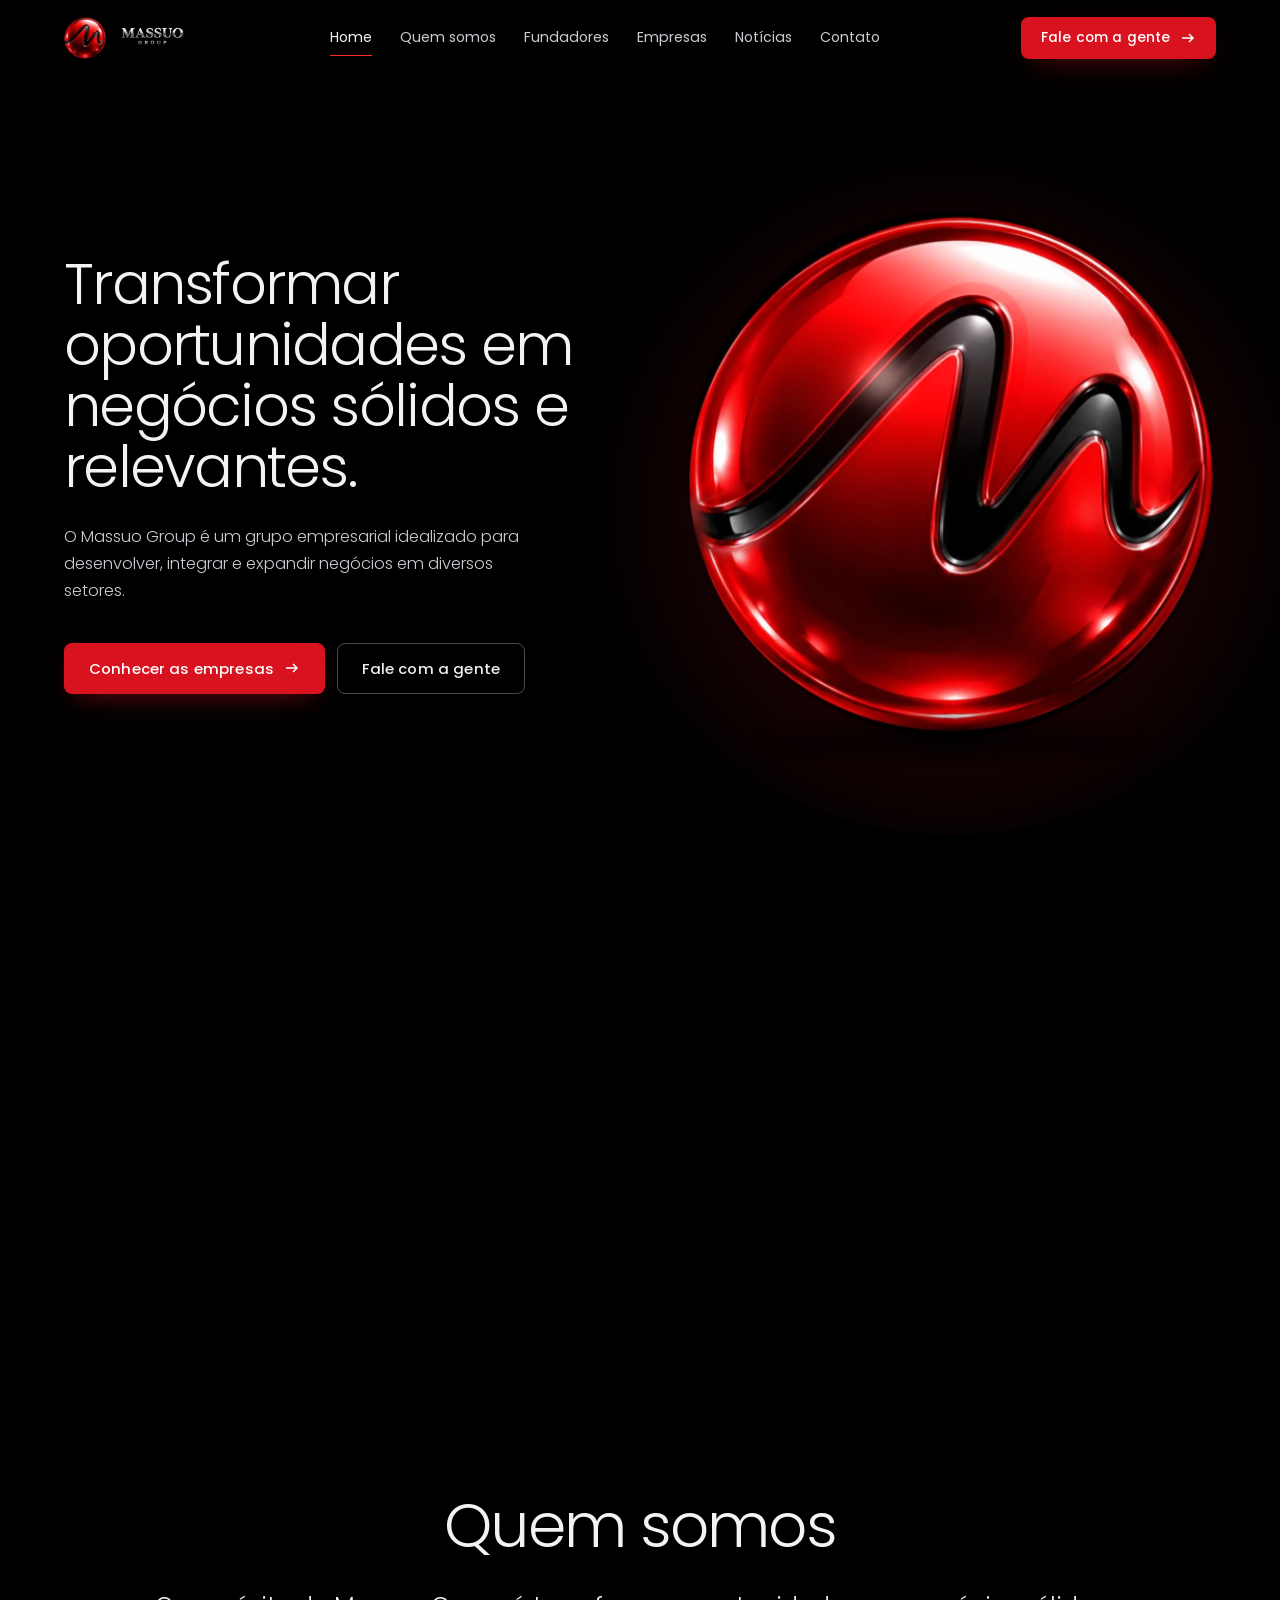
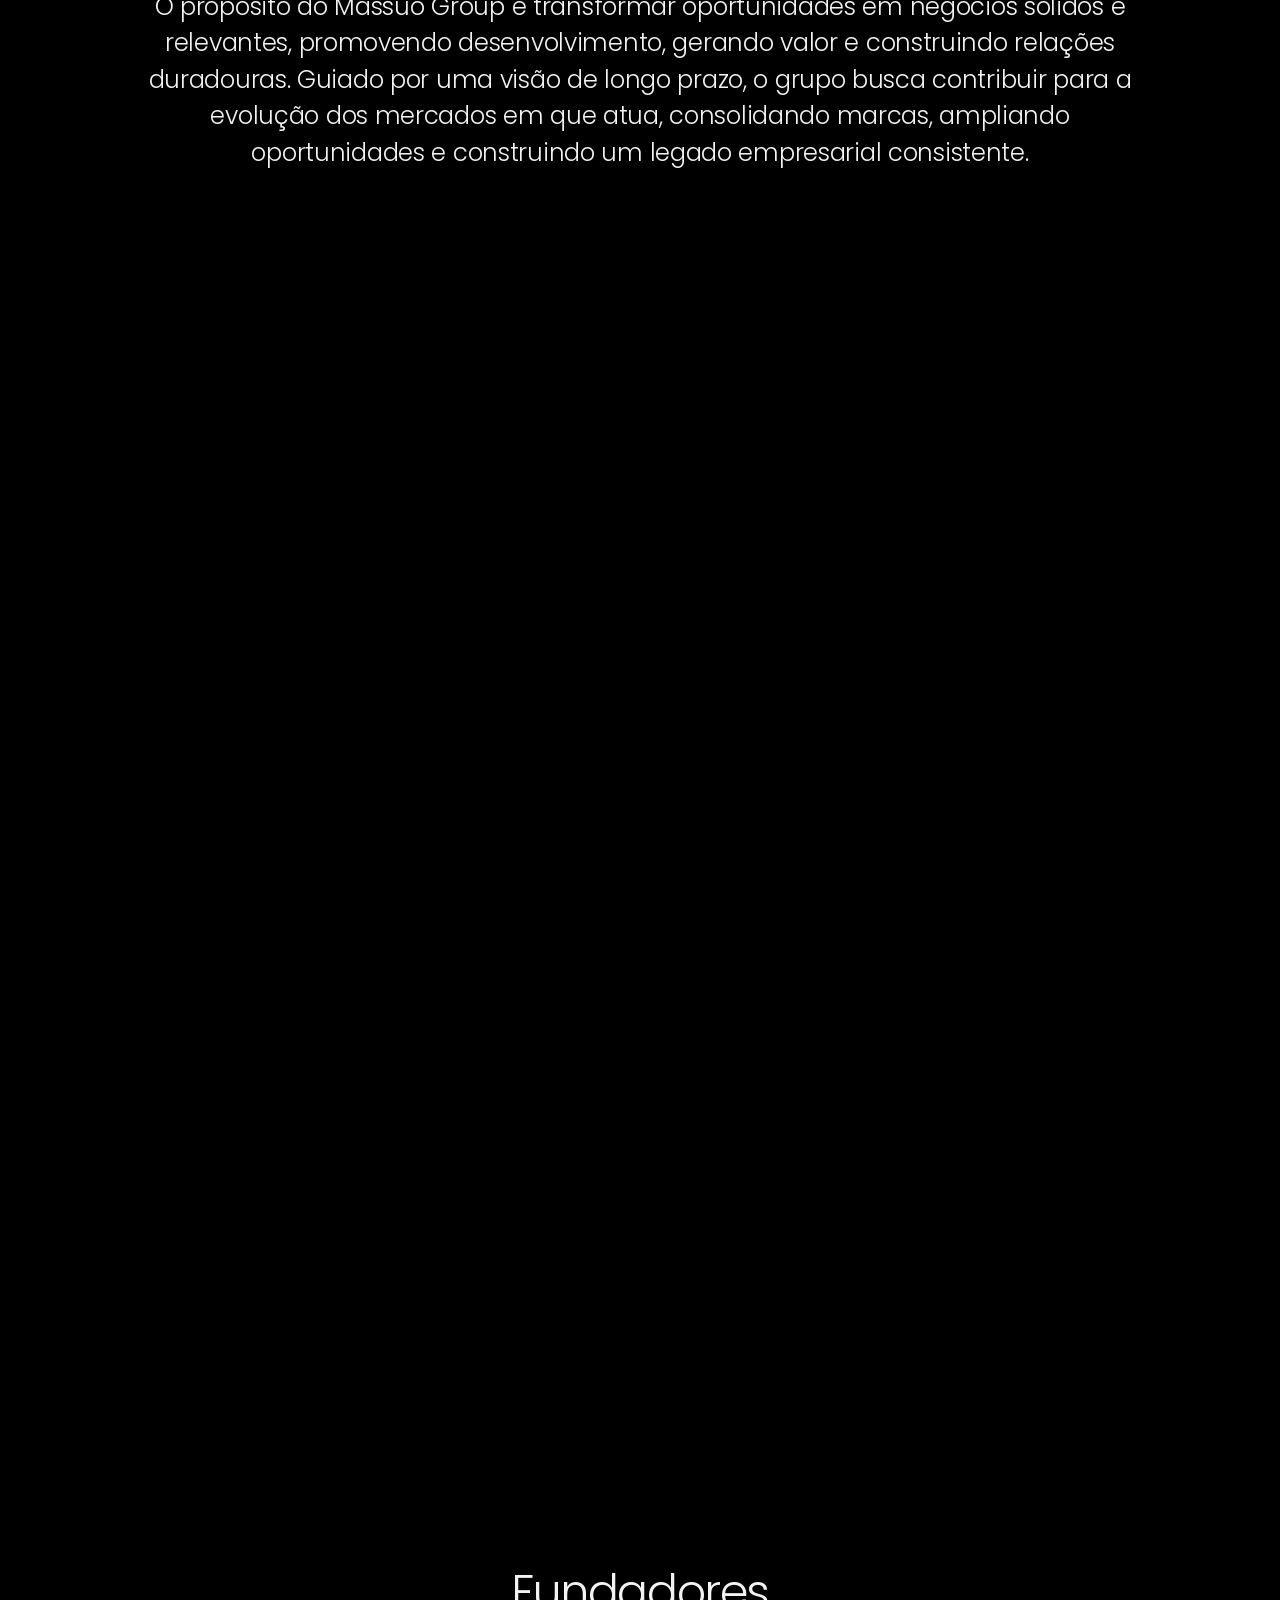
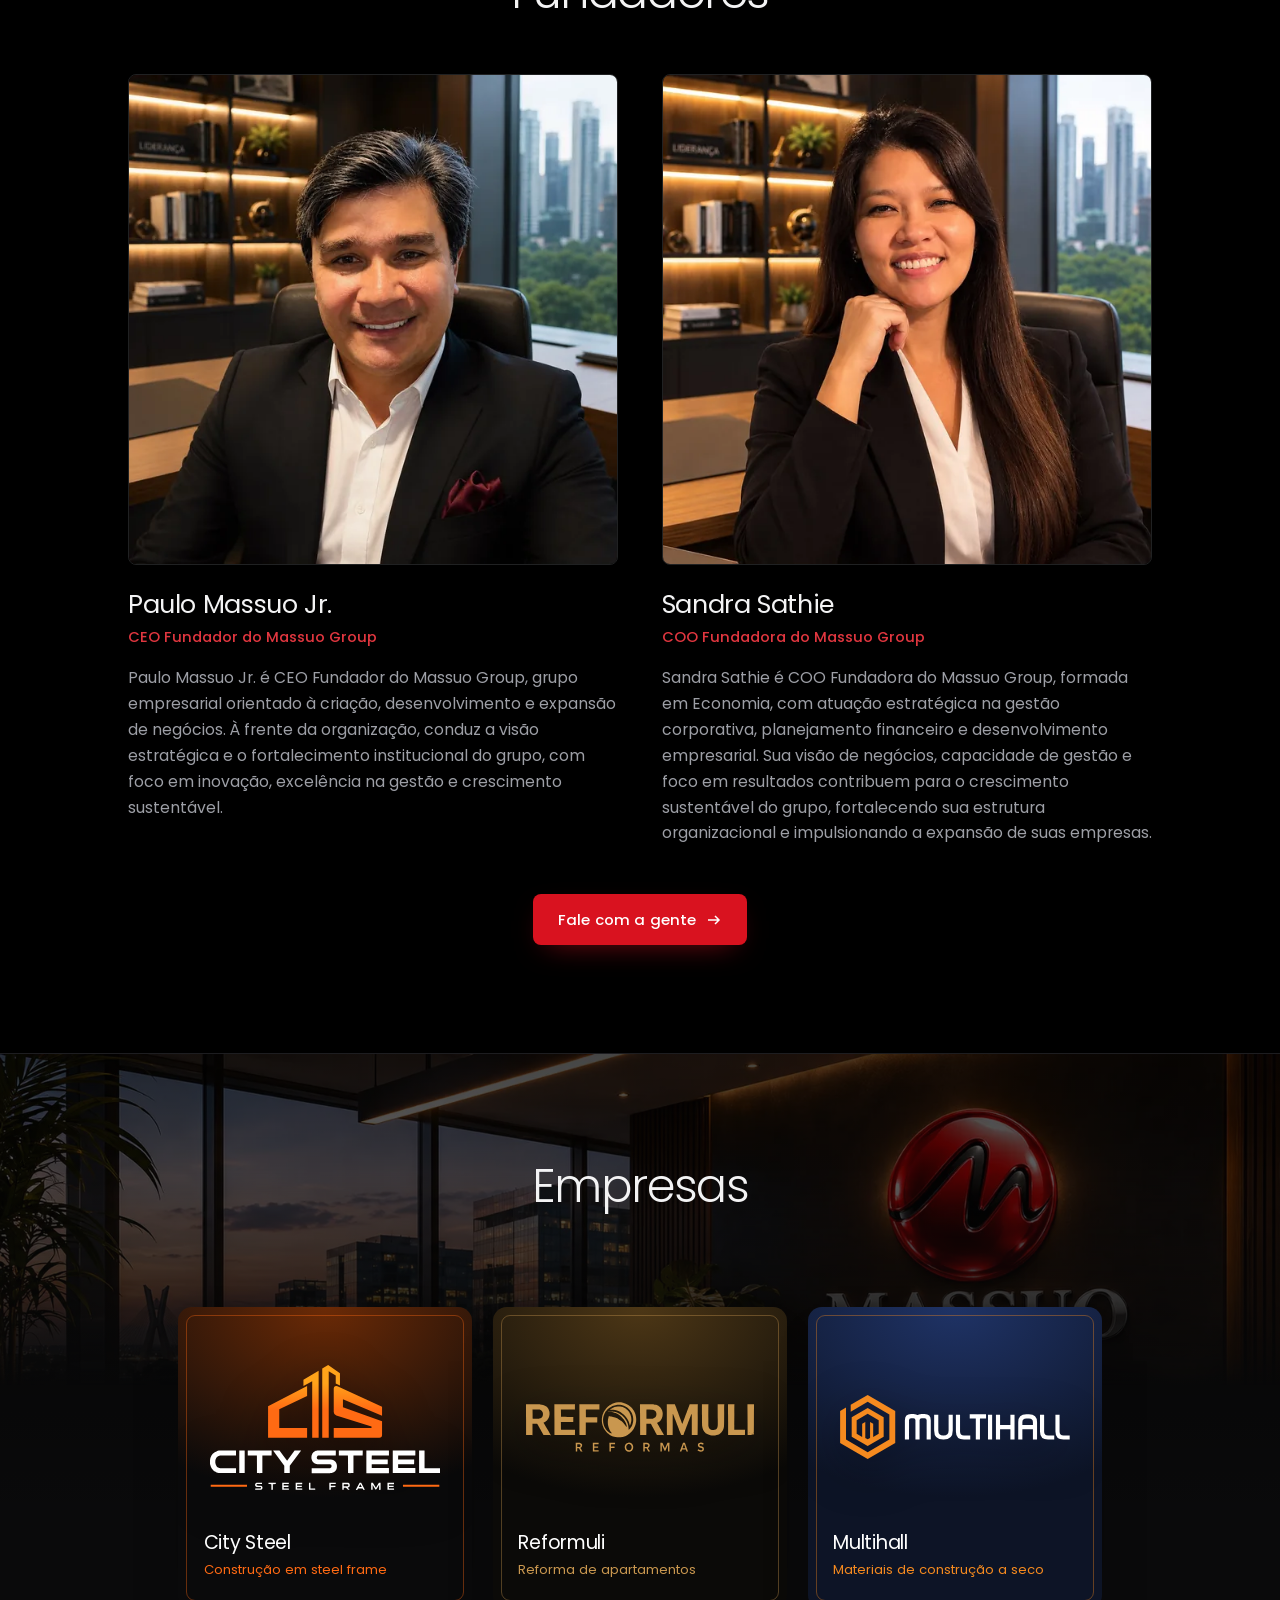
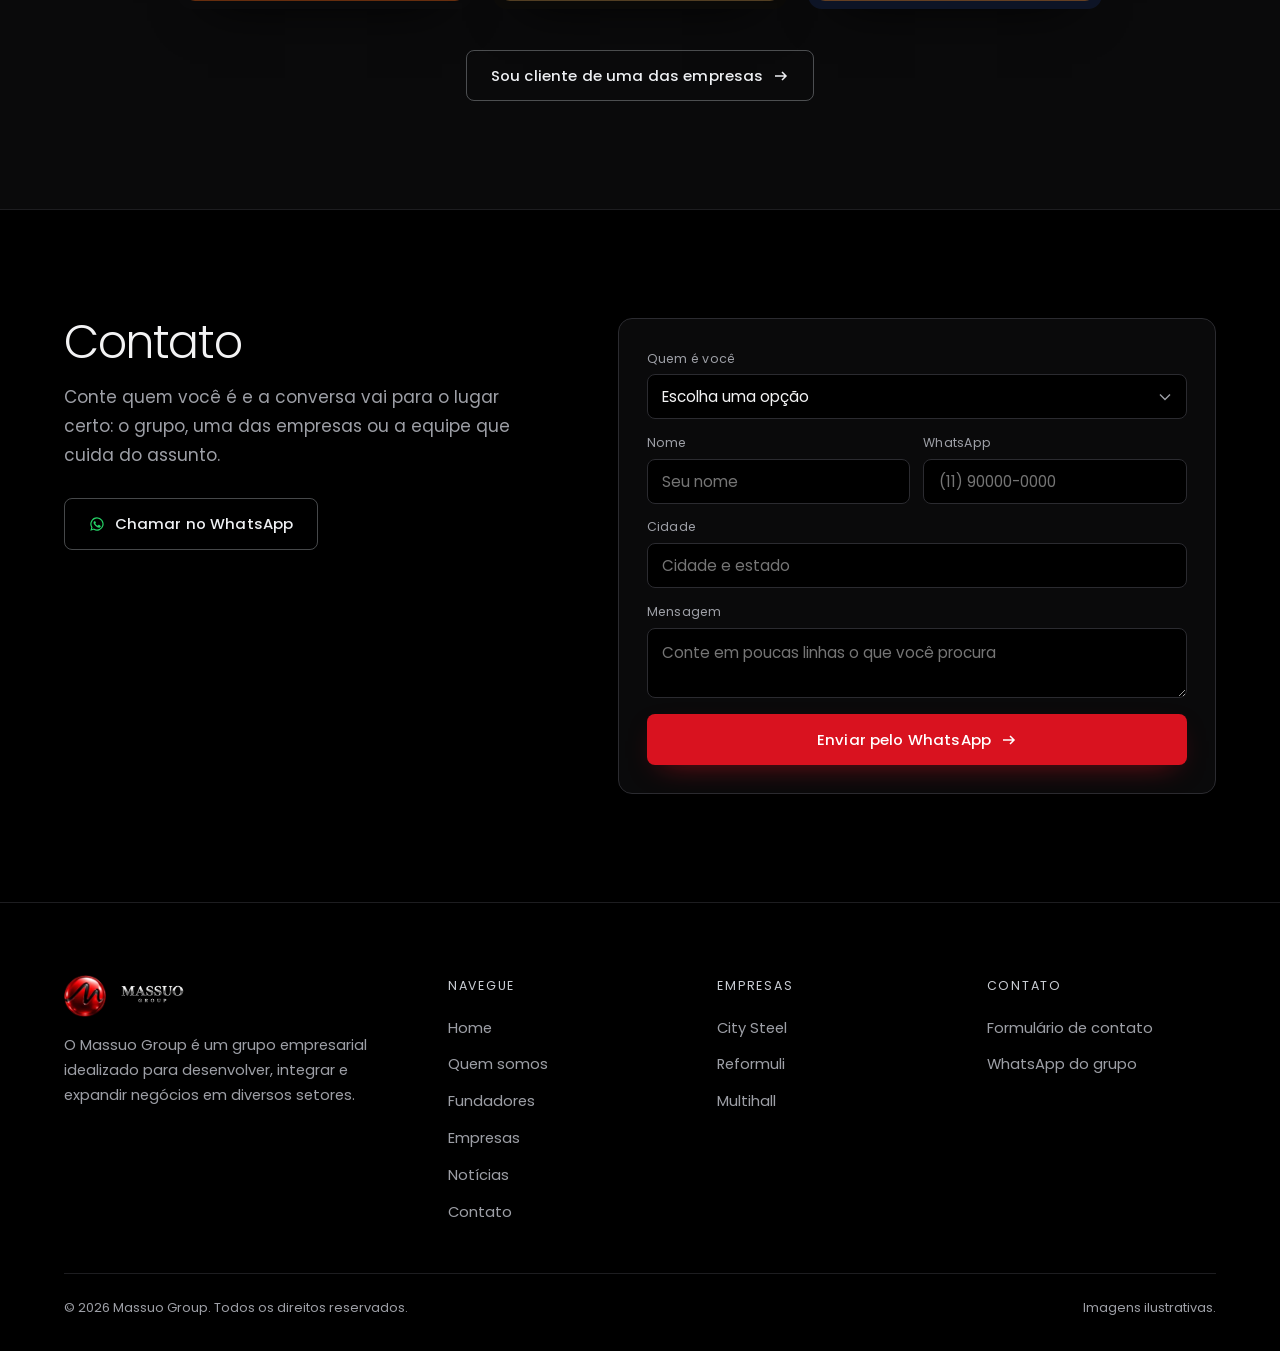
==== commit 4c081bb9: "feat: pin Quem somos over the fixed lobby photo and put the founders side by side The purpose text n" ====
--- a/index.html
+++ b/index.html
@@ -29,7 +29,7 @@
 <link rel="preload" href="/assets/fonts/poppins-400.woff2" as="font" type="font/woff2" crossorigin>
 <link rel="preload" as="image" imagesrcset="/assets/img/esfera-poster-400.webp 400w, /assets/img/esfera-poster.webp 666w" imagesizes="(max-width:860px) 74vw, 44vw" fetchpriority="high">
 <script>document.documentElement.classList.add('js')</script>
-<style>@font-face{font-family:"Poppins";src:url(/assets/fonts/poppins-300.woff2) format("woff2");font-weight:300;font-display:swap}@font-face{font-family:"Poppins";src:url(/assets/fonts/poppins-400.woff2) format("woff2");font-weight:400;font-display:swap}@font-face{font-family:"Poppins";src:url(/assets/fonts/poppins-500.woff2) format("woff2");font-weight:500;font-display:swap}@font-face{font-family:"Poppins Reserva";src:local("Arial");size-adjust:112.5%;ascent-override:93%;descent-override:31%;line-gap-override:9%}:root{--bg:#000;--surface:#0a0a0b;--surface-2:#111113;--line:#1d1d20;--line-2:#2b2b30;--fg:#f3f3f4;--muted:#9d9fa6;--prata:#c9cdd3;--prata-hi:#eef0f3;--vermelho:#d9121f;--vermelho-hi:#ff2b2b;--vermelho-escuro:#5a0309;--prata-grad:linear-gradient(90deg,transparent,rgba(201,205,211,.9),transparent);--font:"Poppins","Poppins Reserva",Arial,sans-serif;--t-hero:clamp(2.35rem,4.5vw,4.45rem);--t-h2:clamp(2rem,3.6vw,3.4rem);--t-h3:clamp(1.3rem,1.9vw,1.85rem);--t-body:clamp(.98rem,.94rem + .2vw,1.06rem);--gutter:clamp(1.25rem,5vw,4.5rem);--maxw:1280px;--sec-py:clamp(5rem,12vh,9rem);--radius:8px;--ease:cubic-bezier(.2,.8,.3,1)}*,*::before,*::after{box-sizing:border-box}html{-webkit-text-size-adjust:100%;scroll-padding-top:5.5rem}body{margin:0;background:var(--bg);color:var(--fg);font:400 var(--t-body)/1.7 var(--font);-webkit-font-smoothing:antialiased;overflow-x:clip}img,svg,canvas{display:block;max-width:100%}a{color:inherit;text-decoration:none}button,input,select,textarea{font:inherit;color:inherit}h1,h2,h3,p,figure{margin:0}h1,h2{font-weight:300;letter-spacing:-.03em;line-height:1.06}h2{font-size:var(--t-h2)}h3{font-weight:400;letter-spacing:-.015em;line-height:1.2;font-size:var(--t-h3)}.wrap{width:100%;max-width:var(--maxw);margin-inline:auto;padding-inline:var(--gutter)}.sr{position:absolute;width:1px;height:1px;overflow:hidden;clip:rect(0 0 0 0);white-space:nowrap}:focus-visible{outline:2px solid var(--vermelho-hi);outline-offset:3px;border-radius:4px}::selection{background:var(--vermelho);color:#fff}.muted{color:var(--muted)}.btn{display:inline-flex;align-items:center;justify-content:center;gap:.6rem;height:3.2rem;padding:0 1.5rem;border-radius:var(--radius);font-weight:500;font-size:.93rem;letter-spacing:.01em;white-space:nowrap;border:1px solid transparent;cursor:pointer;transition:background-color .3s var(--ease),color .3s var(--ease),border-color .3s var(--ease),transform .3s var(--ease),box-shadow .3s var(--ease)}.btn svg{width:1rem;height:1rem;flex:none;transition:transform .3s var(--ease)}.btn:hover svg{transform:translateX(3px)}.btn--pri{background:var(--vermelho);color:#fff;box-shadow:0 10px 30px -14px rgba(217,18,31,.7)}.btn--pri:hover{background:var(--vermelho-hi);box-shadow:0 14px 34px -14px rgba(255,43,43,.75)}.btn--line{border-color:rgba(201,205,211,.35);color:var(--prata-hi)}.btn--line:hover{border-color:var(--prata-hi)}.btn--line .zapi{color:#25D366}.btn:active{transform:scale(.98)}.ctas{display:flex;flex-wrap:wrap;gap:.75rem}.zapi{width:1.1rem;height:1.1rem}.top{position:fixed;inset:0 0 auto 0;z-index:50;transition:background-color .4s var(--ease),border-color .4s var(--ease)}.top__in{display:grid;grid-template-columns:auto 1fr auto;align-items:center;gap:1.5rem;height:4.75rem}.top.solid{background:rgba(0,0,0,.78);-webkit-backdrop-filter:blur(14px);backdrop-filter:blur(14px);border-bottom:1px solid var(--line)}.brand{display:flex;align-items:center;gap:.65rem}.brand__esfera{width:2.1rem;height:2.1rem}.brand__nome{height:1.35rem;width:auto}.nav{display:flex;align-items:center;justify-content:center;gap:clamp(1rem,2.2vw,2.2rem)}.nav a{position:relative;padding:.4rem 0;font-size:.88rem;color:var(--prata);transition:color .3s var(--ease)}.nav a::after{content:"";position:absolute;left:0;right:0;bottom:0;height:1px;background:var(--vermelho-hi);transform:scaleX(0);transform-origin:left;transition:transform .35s var(--ease)}.nav a:hover,.nav a[aria-current="page"]{color:var(--fg)}.nav a:hover::after,.nav a[aria-current="page"]::after{transform:scaleX(1)}.top .btn{height:2.65rem;padding:0 1.2rem;font-size:.86rem}.nav__cta{display:none}.empresas>.wrap>.ctas{justify-content:center}.burger{display:none;width:2.8rem;height:2.8rem;border-radius:50%;border:1px solid var(--line-2);background:none;cursor:pointer;position:relative}.burger span{position:absolute;left:50%;width:1.1rem;height:1.5px;background:var(--fg);transform:translateX(-50%);transition:transform .35s var(--ease),top .35s var(--ease)}.burger span:first-child{top:42%}.burger span:last-child{top:58%}.menu-open .burger span:first-child{top:50%;transform:translateX(-50%) rotate(45deg)}.menu-open .burger span:last-child{top:50%;transform:translateX(-50%) rotate(-45deg)}.sec{position:relative;padding-block:var(--sec-py)}.sec--surface{background:var(--surface);border-top:1px solid var(--line);border-bottom:1px solid var(--line)}.sec__cab{max-width:46rem;margin-bottom:clamp(2.2rem,5vw,3.6rem)}.sec__cab p{margin-top:1rem;color:var(--muted);font-size:1.05rem}.sec__cab--centro{margin-inline:auto;text-align:center}.linha{height:1px;background:var(--prata-grad);opacity:.55}.hero{position:relative;min-height:100vh;min-height:100svh;display:flex;align-items:center;padding-block:7rem 4rem;overflow:hidden}.hero__in{display:grid;grid-template-columns:1.05fr 1fr;align-items:center;gap:clamp(2rem,5vw,5rem)}.hero h1{font-size:var(--t-hero);max-width:11em}.hero__p{margin-top:1.6rem;max-width:30rem;font-size:clamp(1.02rem,1.2vw,1.18rem);color:var(--prata);font-weight:300;line-height:1.65}.hero .ctas{margin-top:2.4rem}.esfera{position:relative;width:min(100%,78vh);aspect-ratio:1/1;margin-inline:auto;justify-self:end}.esfera::before{content:"";position:absolute;inset:-18%;border-radius:50%;pointer-events:none;background:radial-gradient(circle at 50% 55%,rgba(217,18,31,.34) 0%,rgba(217,18,31,.12) 38%,rgba(0,0,0,0) 68%)}.esfera::after{content:"";position:absolute;left:12%;right:12%;bottom:-6%;height:12%;border-radius:50%;pointer-events:none;background:radial-gradient(ellipse at 50% 50%,rgba(0,0,0,.9),rgba(0,0,0,0) 70%)}.esfera__poster,.esfera__canvas{position:absolute;inset:0;width:100%;height:100%}.esfera__poster img{width:100%;height:100%;object-fit:contain}.esfera__canvas{opacity:0;transition:opacity .9s var(--ease)}.esfera.live .esfera__canvas{opacity:1}.esfera.live .esfera__poster{opacity:0;transition:opacity .9s var(--ease) .15s}.hero__hint{position:absolute;left:var(--gutter);bottom:2rem;display:flex;align-items:center;gap:.7rem;font-size:.78rem;color:var(--muted);transition:opacity .5s}.hero__hint i{display:block;width:1px;height:2.2rem;background:linear-gradient(var(--prata),transparent);animation:hint 2.2s ease-in-out infinite}@keyframes hint{0%{transform:scaleY(0);transform-origin:top}50%{transform:scaleY(1);transform-origin:top}50.1%{transform-origin:bottom}100%{transform:scaleY(0);transform-origin:bottom}}.moved .hero__hint{opacity:0}.quem,.empresas{overflow:hidden}.sec__fundo{position:absolute;inset:0;z-index:0;pointer-events:none}.sec__fundo img{width:100%;height:100%;object-fit:cover;opacity:.16;-webkit-mask-image:linear-gradient(180deg,transparent 0%,#000 30%,#000 70%,transparent 100%);mask-image:linear-gradient(180deg,transparent 0%,#000 30%,#000 70%,transparent 100%)}.empresas>.wrap{position:relative;z-index:1}.quem__in{position:relative;z-index:1;display:grid;grid-template-columns:1fr 1.7fr;gap:clamp(2rem,6vw,6rem);align-items:start}.quem__lado{position:sticky;top:7rem}.quem__lado .ctas{margin-top:2rem}.quem__lado .linha{width:5rem;margin-top:1.6rem;background:linear-gradient(90deg,var(--vermelho),transparent);opacity:1}.manifesto{font-size:clamp(1.55rem,2.9vw,2.7rem);font-weight:300;line-height:1.38;letter-spacing:-.02em}.manifesto span{opacity:.42;transition:opacity .45s var(--ease)}.manifesto span.on{opacity:1}.fundador{display:grid;grid-template-columns:minmax(0,.9fr) minmax(0,1.1fr);gap:clamp(2rem,5vw,5rem);align-items:center;padding-block:clamp(2rem,4vw,3.5rem)}.fundador+.fundador{border-top:1px solid var(--line)}.fundador--inv .fundador__foto{order:2}.fundador__foto{position:relative;max-width:30rem;margin-inline:auto}.fundador__foto img{width:100%;height:auto;border-radius:var(--radius);border:1px solid rgba(201,205,211,.16)}.fundador__foto::after{content:"";position:absolute;left:1.2rem;right:1.2rem;bottom:-1.6rem;height:1.6rem;border-radius:50%;pointer-events:none;background:radial-gradient(ellipse at 50% 0%,rgba(0,0,0,.7),rgba(0,0,0,0) 70%)}.fundador__cargo{display:block;margin-top:.5rem;color:var(--prata);font-size:.95rem}.fundador__txt p{margin-top:1.3rem;color:var(--muted)}.fundador__txt p.proposito{color:var(--prata-hi);font-weight:300;font-size:1.08rem;padding-left:1.1rem;border-left:2px solid var(--vermelho)}.fundadores .ctas{justify-content:center;margin-top:clamp(2rem,4vw,3rem)}.fila{position:relative}.fila__topo{display:flex;align-items:end;justify-content:space-between;gap:1rem;margin-bottom:1rem}.fila__setas{display:flex;gap:.5rem}.fila__setas button{width:2.7rem;height:2.7rem;border-radius:50%;border:1px solid rgba(201,205,211,.35);background:none;color:var(--prata);opacity:.7;cursor:pointer;display:grid;place-items:center;transition:opacity .3s,border-color .3s}.fila__setas button:hover{opacity:1;border-color:var(--prata-hi)}.fila__setas button:disabled{opacity:.18;cursor:default}.fila__setas svg{width:1rem;height:1rem}.fila--cabe .fila__setas{display:none}.fila__trilho{display:flex;align-items:flex-start;gap:clamp(1rem,1.6vw,1.5rem);overflow-x:auto;scroll-snap-type:x mandatory;scroll-padding-inline:var(--gutter);padding:1.4rem var(--gutter) 2.6rem;margin-inline:calc(var(--gutter) * -1);scrollbar-width:none;overscroll-behavior-x:contain}.fila__trilho::-webkit-scrollbar{display:none}.fila--cabe .fila__trilho{justify-content:center;overflow:visible}.card{position:relative;flex:none;width:clamp(16rem,23vw,21rem);scroll-snap-align:start;border-radius:14px;overflow:hidden;background:radial-gradient(130% 90% at 50% 0%,var(--c1) 0%,var(--c2) 70%);color:#fff;box-shadow:0 24px 50px -30px rgba(0,0,0,.9);transform-origin:50% 60%;transition:transform .45s var(--ease),box-shadow .45s var(--ease)}.card::before{content:"";position:absolute;inset:8px;border:1px solid color-mix(in srgb,var(--ac) 38%,transparent);border-radius:9px;pointer-events:none;z-index:2}.card__logo{display:grid;place-items:center;aspect-ratio:4/3;padding:2.2rem 2rem 1rem}.card__logo img{width:100%;height:auto;max-height:100%;object-fit:contain;filter:drop-shadow(0 12px 22px rgba(0,0,0,.5));transition:transform .6s var(--ease)}.card__txt{padding:.2rem 1.6rem 1.7rem}.card__txt h3{font-size:1.2rem}.card__papel{display:block;margin-top:.3rem;font-size:.82rem;color:var(--ac)}.card__mais{display:grid;grid-template-rows:0fr;transition:grid-template-rows .45s var(--ease)}.card__mais>div{overflow:hidden}.card__mais p{padding-top:.8rem;font-size:.88rem;line-height:1.6;color:rgba(255,255,255,.78)}.card__ir{display:inline-flex;align-items:center;gap:.4rem;margin-top:1rem;font-size:.78rem;font-weight:500;letter-spacing:.1em;color:var(--ac)}.card__ir svg{width:.9rem;height:.9rem}.card:hover,.card:focus-within{transform:scale(1.05);box-shadow:0 40px 70px -32px rgba(0,0,0,.95);z-index:3}.card:hover .card__logo img{transform:scale(1.04)}.card:hover .card__mais,.card:focus-within .card__mais{grid-template-rows:1fr}.card>a{position:absolute;inset:0;z-index:4}.contato__in{display:grid;grid-template-columns:minmax(0,.9fr) minmax(0,1.1fr);gap:clamp(2rem,5vw,5rem);align-items:start}.contato__lado p{margin-top:1rem;color:var(--muted);max-width:28rem}.contato__lado .ctas{margin-top:1.8rem}.form{display:grid;grid-template-columns:1fr 1fr;gap:.8rem;padding:clamp(1.2rem,2.2vw,1.8rem);border:1px solid var(--line-2);border-radius:14px;background:var(--surface)}.field{display:flex;flex-direction:column;gap:.35rem}.field--full{grid-column:1/-1}.field label{font-size:.78rem;color:var(--muted);letter-spacing:.02em}.field input,.field select,.field textarea{width:100%;height:2.8rem;padding:0 .9rem;border-radius:var(--radius);border:1px solid var(--line-2);background:var(--bg);font-size:.95rem;transition:border-color .3s var(--ease)}.field textarea{height:4.4rem;padding:.7rem .9rem;resize:vertical}.field select{appearance:none;-webkit-appearance:none;background-image:url("data:image/svg+xml,%3Csvg xmlns='http://www.w3.org/2000/svg' width='12' height='8' fill='none'%3E%3Cpath d='M1 1.5l5 5 5-5' stroke='%239d9fa6' stroke-width='1.4'/%3E%3C/svg%3E");background-repeat:no-repeat;background-position:right .9rem center;padding-right:2.4rem}.field input:focus,.field select:focus,.field textarea:focus{outline:none;border-color:var(--vermelho-hi)}.form .btn{grid-column:1/-1;width:100%;margin-top:.2rem}.rota{grid-column:1/-1;display:none;gap:.5rem;align-items:center;flex-wrap:wrap;padding:.8rem .9rem;border:1px solid var(--line-2);border-radius:var(--radius);background:rgba(217,18,31,.06)}.rota.ver{display:flex}.rota span{font-size:.85rem;color:var(--prata);margin-right:.3rem}.rota a{display:inline-flex;align-items:center;gap:.35rem;height:2.1rem;padding:0 .8rem;border-radius:999px;border:1px solid rgba(201,205,211,.35);font-size:.82rem;color:var(--fg);transition:border-color .3s,background-color .3s}.rota a:hover{border-color:var(--prata-hi);background:rgba(255,255,255,.04)}.rota a svg{width:.8rem;height:.8rem}.pagina{padding-top:9.5rem}.vazio{max-width:40rem;padding:clamp(1.6rem,3vw,2.4rem);border:1px solid var(--line-2);border-radius:14px;background:var(--surface)}.vazio h2{font-size:var(--t-h3);font-weight:400;letter-spacing:-.015em}.vazio p{margin-top:.6rem;color:var(--muted)}.vazio .ctas{margin-top:1.6rem}.noticia{display:grid;grid-template-columns:8rem 1fr;gap:1.5rem;padding-block:1.6rem;border-top:1px solid var(--line)}.noticia time{color:var(--muted);font-size:.9rem}.noticia p{margin-top:.5rem;color:var(--muted)}.foot{border-top:1px solid var(--line);padding:clamp(3rem,6vw,4.5rem) 0 2rem;background:var(--bg)}.foot__grid{display:grid;grid-template-columns:1.5fr 1fr 1fr 1fr;gap:2.5rem}.foot__brand .brand{margin-bottom:1rem}.foot__brand p{color:var(--muted);font-size:.92rem;max-width:22rem}.foot__h{font-size:.78rem;letter-spacing:.14em;color:var(--prata);margin-bottom:1rem;text-transform:uppercase}.foot ul{list-style:none;margin:0;padding:0;display:grid;gap:.5rem}.foot ul a{color:var(--muted);font-size:.92rem;transition:color .3s}.foot ul a:hover{color:var(--fg)}.foot__end{display:flex;justify-content:space-between;gap:1rem;flex-wrap:wrap;margin-top:3rem;padding-top:1.4rem;border-top:1px solid var(--line);font-size:.8rem;color:var(--muted)}.zap{position:fixed;right:1.1rem;bottom:1.1rem;z-index:40;display:grid;place-items:center;width:3.5rem;height:3.5rem;border-radius:50%;background:#25D366;color:#fff;box-shadow:0 12px 30px -10px rgba(37,211,102,.6);transition:transform .3s var(--ease),opacity .4s var(--ease)}.zap svg{width:1.8rem;height:1.8rem}.zap:hover{transform:translateY(-2px)}.js .zap{opacity:0;transform:translateY(12px);pointer-events:none}.js .zap.ver{opacity:1;transform:none;pointer-events:auto}.thanks{min-height:100vh;min-height:100svh;display:grid;place-items:center;text-align:center;padding:2rem}.thanks .brand{justify-content:center;margin-bottom:2.2rem}.thanks h1{font-size:clamp(1.8rem,4vw,2.8rem)}.thanks p{margin-top:1rem;color:var(--muted)}.spin{width:2.6rem;height:2.6rem;margin:2rem auto;border-radius:50%;border:1.5px solid var(--line-2);border-top-color:var(--vermelho-hi);animation:spin 1s linear infinite}@keyframes spin{to{transform:rotate(360deg)}}.thanks .ctas{justify-content:center;margin-top:1rem}.js .rv{opacity:0;transform:translate3d(0,24px,0);transition:opacity .9s var(--ease),transform 1s var(--ease)}.js .rv.in{opacity:1;transform:none}.js .rv[data-d="1"]{transition-delay:.08s}.js .rv[data-d="2"]{transition-delay:.16s}.js .rv[data-d="3"]{transition-delay:.24s}@media (max-width:1060px){.hero__in{grid-template-columns:1fr 1fr}.quem__in{grid-template-columns:1fr}.quem__lado{position:static}.foot__grid{grid-template-columns:1fr 1fr}}@media (max-width:860px){.nav{display:none}.burger{display:block;justify-self:end}.top__in{grid-template-columns:auto 1fr auto}.top .btn{display:none}.menu-open .nav{display:flex;position:fixed;inset:4.75rem 0 auto 0;flex-direction:column;align-items:stretch;gap:.2rem;padding:1rem var(--gutter) 1.6rem;background:var(--bg);border-bottom:1px solid var(--line)}.menu-open .nav a{display:block;text-align:center;padding:.85rem 1rem;font-size:1rem}.menu-open .nav a::after{display:none}.menu-open .nav .nav__cta{display:flex;margin-top:.6rem;height:3.1rem;color:#fff;font-size:.95rem}.menu-open .top{background:var(--bg)}.foot{padding-bottom:5rem}.hero{padding-top:6rem;text-align:center}.hero__in{grid-template-columns:1fr;gap:1.6rem}.esfera{order:-1;width:min(70vw,52vh);justify-self:center}.hero h1{margin-inline:auto}.hero__p{margin-inline:auto}.hero .ctas{justify-content:center}.hero__hint{display:none}.fundador,.fundador--inv{grid-template-columns:1fr;text-align:center}.fundador--inv .fundador__foto{order:0}.fundador__foto{max-width:24rem}.fundador__txt p.proposito{text-align:left}.sec__cab{text-align:center;margin-inline:auto}.fila__topo{justify-content:center;text-align:center}.fila__setas{display:none}.card{width:72vw}.card__mais{grid-template-rows:1fr}.card:hover,.card:focus-within{transform:none}.fila--cabe .fila__trilho{justify-content:flex-start;overflow-x:auto}.contato__in{grid-template-columns:1fr}.contato__lado{text-align:center}.contato__lado p{margin-inline:auto}.contato__lado .ctas{justify-content:center}.quem__lado{text-align:center}.quem__lado .linha{margin-inline:auto}.quem__lado .ctas{justify-content:center}.manifesto{text-align:center}.foot__grid{grid-template-columns:1fr;text-align:center}.foot__brand .brand{justify-content:center}.foot__brand p{margin-inline:auto}.foot__end{justify-content:center;text-align:center}.noticia{grid-template-columns:1fr;gap:.3rem}.vazio{margin-inline:auto;text-align:center}.vazio .ctas{justify-content:center}.pagina .sec__cab{text-align:center}}@media (max-width:600px){.form{grid-template-columns:1fr}.ctas{display:grid;grid-template-columns:minmax(0,max-content);width:fit-content;max-width:100%;margin-inline:auto}.ctas>*{width:100%;justify-content:center;text-align:center}.btn{padding:0 1.25rem;font-size:.9rem}.brand__nome{height:1.15rem}.esfera{width:min(74vw,46vh)}}@media (hover:none){.card__mais{grid-template-rows:1fr}.card:hover{transform:none}}@media (prefers-reduced-motion:reduce){.js .rv{opacity:1;transform:none;transition:none}.manifesto span{opacity:1;transition:none}.hero__hint i{animation:none}.esfera__canvas,.esfera__poster{transition:none}.card,.card__mais,.card__logo img{transition:none}}.quem__foto{margin:2.2rem 0 0;border-radius:14px;overflow:hidden;box-shadow:0 30px 60px -36px rgba(0,0,0,.9),0 0 0 1px rgba(255,255,255,.07)}.quem__foto img{display:block;width:100%;height:auto;aspect-ratio:16/10;object-fit:cover;object-position:70% 50%}.empresas .sec__fundo{inset:0 0 auto 0;height:clamp(25rem,66vh,40rem)}.empresas .sec__fundo img{object-position:50% 0%!important;opacity:.72;-webkit-mask-image:linear-gradient(180deg,#000 38%,transparent);mask-image:linear-gradient(180deg,#000 38%,transparent)}.empresas .sec__fundo::after{content:"";position:absolute;inset:0;background:linear-gradient(90deg,rgba(0,0,0,.86) 0%,rgba(0,0,0,.5) 42%,rgba(0,0,0,0) 72%)}.empresas .wrap{position:relative;z-index:1}.empresas .sec__cab p{color:var(--prata-hi,#e6e6e6)}.brand__esfera{width:2.6rem;height:2.6rem}@media (max-width:900px){.quem__foto{margin:1.8rem auto 0;max-width:34rem}.empresas .sec__fundo::after{background:linear-gradient(180deg,rgba(0,0,0,.72),rgba(0,0,0,.35) 70%,rgba(0,0,0,0))}.brand__esfera{width:2.3rem;height:2.3rem}}@media (max-width:900px){.empresas .sec__fundo img{object-position:0% 0%!important}}</style>
+<style>@font-face{font-family:"Poppins";src:url(/assets/fonts/poppins-300.woff2) format("woff2");font-weight:300;font-display:swap}@font-face{font-family:"Poppins";src:url(/assets/fonts/poppins-400.woff2) format("woff2");font-weight:400;font-display:swap}@font-face{font-family:"Poppins";src:url(/assets/fonts/poppins-500.woff2) format("woff2");font-weight:500;font-display:swap}@font-face{font-family:"Poppins Reserva";src:local("Arial");size-adjust:112.5%;ascent-override:93%;descent-override:31%;line-gap-override:9%}:root{--bg:#000;--surface:#0a0a0b;--surface-2:#111113;--line:#1d1d20;--line-2:#2b2b30;--fg:#f3f3f4;--muted:#9d9fa6;--prata:#c9cdd3;--prata-hi:#eef0f3;--vermelho:#d9121f;--vermelho-hi:#ff2b2b;--vermelho-escuro:#5a0309;--prata-grad:linear-gradient(90deg,transparent,rgba(201,205,211,.9),transparent);--font:"Poppins","Poppins Reserva",Arial,sans-serif;--t-hero:clamp(2.35rem,4.5vw,4.45rem);--t-h2:clamp(2rem,3.6vw,3.4rem);--t-h3:clamp(1.3rem,1.9vw,1.85rem);--t-body:clamp(.98rem,.94rem + .2vw,1.06rem);--gutter:clamp(1.25rem,5vw,4.5rem);--maxw:1280px;--sec-py:clamp(5rem,12vh,9rem);--radius:8px;--ease:cubic-bezier(.2,.8,.3,1)}*,*::before,*::after{box-sizing:border-box}html{-webkit-text-size-adjust:100%;scroll-padding-top:5.5rem}body{margin:0;background:var(--bg);color:var(--fg);font:400 var(--t-body)/1.7 var(--font);-webkit-font-smoothing:antialiased;overflow-x:clip}img,svg,canvas{display:block;max-width:100%}a{color:inherit;text-decoration:none}button,input,select,textarea{font:inherit;color:inherit}h1,h2,h3,p,figure{margin:0}h1,h2{font-weight:300;letter-spacing:-.03em;line-height:1.06}h2{font-size:var(--t-h2)}h3{font-weight:400;letter-spacing:-.015em;line-height:1.2;font-size:var(--t-h3)}.wrap{width:100%;max-width:var(--maxw);margin-inline:auto;padding-inline:var(--gutter)}.sr{position:absolute;width:1px;height:1px;overflow:hidden;clip:rect(0 0 0 0);white-space:nowrap}:focus-visible{outline:2px solid var(--vermelho-hi);outline-offset:3px;border-radius:4px}::selection{background:var(--vermelho);color:#fff}.muted{color:var(--muted)}.btn{display:inline-flex;align-items:center;justify-content:center;gap:.6rem;height:3.2rem;padding:0 1.5rem;border-radius:var(--radius);font-weight:500;font-size:.93rem;letter-spacing:.01em;white-space:nowrap;border:1px solid transparent;cursor:pointer;transition:background-color .3s var(--ease),color .3s var(--ease),border-color .3s var(--ease),transform .3s var(--ease),box-shadow .3s var(--ease)}.btn svg{width:1rem;height:1rem;flex:none;transition:transform .3s var(--ease)}.btn:hover svg{transform:translateX(3px)}.btn--pri{background:var(--vermelho);color:#fff;box-shadow:0 10px 30px -14px rgba(217,18,31,.7)}.btn--pri:hover{background:var(--vermelho-hi);box-shadow:0 14px 34px -14px rgba(255,43,43,.75)}.btn--line{border-color:rgba(201,205,211,.35);color:var(--prata-hi)}.btn--line:hover{border-color:var(--prata-hi)}.btn--line .zapi{color:#25D366}.btn:active{transform:scale(.98)}.ctas{display:flex;flex-wrap:wrap;gap:.75rem}.zapi{width:1.1rem;height:1.1rem}.top{position:fixed;inset:0 0 auto 0;z-index:50;transition:background-color .4s var(--ease),border-color .4s var(--ease)}.top__in{display:grid;grid-template-columns:auto 1fr auto;align-items:center;gap:1.5rem;height:4.75rem}.top.solid{background:rgba(0,0,0,.78);-webkit-backdrop-filter:blur(14px);backdrop-filter:blur(14px);border-bottom:1px solid var(--line)}.brand{display:flex;align-items:center;gap:.65rem}.brand__esfera{width:2.1rem;height:2.1rem}.brand__nome{height:1.35rem;width:auto}.nav{display:flex;align-items:center;justify-content:center;gap:clamp(1rem,2.2vw,2.2rem)}.nav a{position:relative;padding:.4rem 0;font-size:.88rem;color:var(--prata);transition:color .3s var(--ease)}.nav a::after{content:"";position:absolute;left:0;right:0;bottom:0;height:1px;background:var(--vermelho-hi);transform:scaleX(0);transform-origin:left;transition:transform .35s var(--ease)}.nav a:hover,.nav a[aria-current="page"]{color:var(--fg)}.nav a:hover::after,.nav a[aria-current="page"]::after{transform:scaleX(1)}.top .btn{height:2.65rem;padding:0 1.2rem;font-size:.86rem}.nav__cta{display:none}.empresas>.wrap>.ctas{justify-content:center}.burger{display:none;width:2.8rem;height:2.8rem;border-radius:50%;border:1px solid var(--line-2);background:none;cursor:pointer;position:relative}.burger span{position:absolute;left:50%;width:1.1rem;height:1.5px;background:var(--fg);transform:translateX(-50%);transition:transform .35s var(--ease),top .35s var(--ease)}.burger span:first-child{top:42%}.burger span:last-child{top:58%}.menu-open .burger span:first-child{top:50%;transform:translateX(-50%) rotate(45deg)}.menu-open .burger span:last-child{top:50%;transform:translateX(-50%) rotate(-45deg)}.sec{position:relative;padding-block:var(--sec-py)}.sec--surface{background:var(--surface);border-top:1px solid var(--line);border-bottom:1px solid var(--line)}.sec__cab{max-width:46rem;margin-bottom:clamp(2.2rem,5vw,3.6rem)}.sec__cab p{margin-top:1rem;color:var(--muted);font-size:1.05rem}.sec__cab--centro{margin-inline:auto;text-align:center}.linha{height:1px;background:var(--prata-grad);opacity:.55}.hero{position:relative;min-height:100vh;min-height:100svh;display:flex;align-items:center;padding-block:7rem 4rem;overflow:hidden}.hero__in{display:grid;grid-template-columns:1.05fr 1fr;align-items:center;gap:clamp(2rem,5vw,5rem)}.hero h1{font-size:var(--t-hero);max-width:11em}.hero__p{margin-top:1.6rem;max-width:30rem;font-size:clamp(1.02rem,1.2vw,1.18rem);color:var(--prata);font-weight:300;line-height:1.65}.hero .ctas{margin-top:2.4rem}.esfera{position:relative;width:min(100%,78vh);aspect-ratio:1/1;margin-inline:auto;justify-self:end}.esfera::before{content:"";position:absolute;inset:-18%;border-radius:50%;pointer-events:none;background:radial-gradient(circle at 50% 55%,rgba(217,18,31,.34) 0%,rgba(217,18,31,.12) 38%,rgba(0,0,0,0) 68%)}.esfera::after{content:"";position:absolute;left:12%;right:12%;bottom:-6%;height:12%;border-radius:50%;pointer-events:none;background:radial-gradient(ellipse at 50% 50%,rgba(0,0,0,.9),rgba(0,0,0,0) 70%)}.esfera__poster,.esfera__canvas{position:absolute;inset:0;width:100%;height:100%}.esfera__poster img{width:100%;height:100%;object-fit:contain}.esfera__canvas{opacity:0;transition:opacity .9s var(--ease)}.esfera.live .esfera__canvas{opacity:1}.esfera.live .esfera__poster{opacity:0;transition:opacity .9s var(--ease) .15s}.hero__hint{position:absolute;left:var(--gutter);bottom:2rem;display:flex;align-items:center;gap:.7rem;font-size:.78rem;color:var(--muted);transition:opacity .5s}.hero__hint i{display:block;width:1px;height:2.2rem;background:linear-gradient(var(--prata),transparent);animation:hint 2.2s ease-in-out infinite}@keyframes hint{0%{transform:scaleY(0);transform-origin:top}50%{transform:scaleY(1);transform-origin:top}50.1%{transform-origin:bottom}100%{transform:scaleY(0);transform-origin:bottom}}.moved .hero__hint{opacity:0}.empresas{overflow:hidden}.sec__fundo{position:absolute;inset:0;z-index:0;pointer-events:none}.sec__fundo img{width:100%;height:100%;object-fit:cover;opacity:.16;-webkit-mask-image:linear-gradient(180deg,transparent 0%,#000 30%,#000 70%,transparent 100%);mask-image:linear-gradient(180deg,transparent 0%,#000 30%,#000 70%,transparent 100%)}.empresas>.wrap{position:relative;z-index:1}.quem__in{position:relative;z-index:1;display:grid;grid-template-columns:1fr 1.7fr;gap:clamp(2rem,6vw,6rem);align-items:start}.quem__lado{position:sticky;top:7rem}.quem__lado .ctas{margin-top:2rem}.quem__lado .linha{width:5rem;margin-top:1.6rem;background:linear-gradient(90deg,var(--vermelho),transparent);opacity:1}.manifesto{font-size:clamp(1.55rem,2.9vw,2.7rem);font-weight:300;line-height:1.38;letter-spacing:-.02em}.manifesto span{opacity:.42;transition:opacity .45s var(--ease)}.manifesto span.on{opacity:1}.fundador{display:grid;grid-template-columns:minmax(0,.9fr) minmax(0,1.1fr);gap:clamp(2rem,5vw,5rem);align-items:center;padding-block:clamp(2rem,4vw,3.5rem)}.fundador+.fundador{border-top:1px solid var(--line)}.fundador--inv .fundador__foto{order:2}.fundador__foto{position:relative;max-width:30rem;margin-inline:auto}.fundador__foto img{width:100%;height:auto;border-radius:var(--radius);border:1px solid rgba(201,205,211,.16)}.fundador__foto::after{content:"";position:absolute;left:1.2rem;right:1.2rem;bottom:-1.6rem;height:1.6rem;border-radius:50%;pointer-events:none;background:radial-gradient(ellipse at 50% 0%,rgba(0,0,0,.7),rgba(0,0,0,0) 70%)}.fundador__cargo{display:block;margin-top:.5rem;color:var(--prata);font-size:.95rem}.fundador__txt p{margin-top:1.3rem;color:var(--muted)}.fundador__txt p.proposito{color:var(--prata-hi);font-weight:300;font-size:1.08rem;padding-left:1.1rem;border-left:2px solid var(--vermelho)}.fundadores .ctas{justify-content:center;margin-top:clamp(2rem,4vw,3rem)}.fila{position:relative}.fila__topo{display:flex;align-items:end;justify-content:space-between;gap:1rem;margin-bottom:1rem}.fila__setas{display:flex;gap:.5rem}.fila__setas button{width:2.7rem;height:2.7rem;border-radius:50%;border:1px solid rgba(201,205,211,.35);background:none;color:var(--prata);opacity:.7;cursor:pointer;display:grid;place-items:center;transition:opacity .3s,border-color .3s}.fila__setas button:hover{opacity:1;border-color:var(--prata-hi)}.fila__setas button:disabled{opacity:.18;cursor:default}.fila__setas svg{width:1rem;height:1rem}.fila--cabe .fila__setas{display:none}.fila__trilho{display:flex;align-items:flex-start;gap:clamp(1rem,1.6vw,1.5rem);overflow-x:auto;scroll-snap-type:x mandatory;scroll-padding-inline:var(--gutter);padding:1.4rem var(--gutter) 2.6rem;margin-inline:calc(var(--gutter) * -1);scrollbar-width:none;overscroll-behavior-x:contain}.fila__trilho::-webkit-scrollbar{display:none}.fila--cabe .fila__trilho{justify-content:center;overflow:visible}.card{position:relative;flex:none;width:clamp(16rem,23vw,21rem);scroll-snap-align:start;border-radius:14px;overflow:hidden;background:radial-gradient(130% 90% at 50% 0%,var(--c1) 0%,var(--c2) 70%);color:#fff;box-shadow:0 24px 50px -30px rgba(0,0,0,.9);transform-origin:50% 60%;transition:transform .45s var(--ease),box-shadow .45s var(--ease)}.card::before{content:"";position:absolute;inset:8px;border:1px solid color-mix(in srgb,var(--ac) 38%,transparent);border-radius:9px;pointer-events:none;z-index:2}.card__logo{display:grid;place-items:center;aspect-ratio:4/3;padding:2.2rem 2rem 1rem}.card__logo img{width:100%;height:auto;max-height:100%;object-fit:contain;filter:drop-shadow(0 12px 22px rgba(0,0,0,.5));transition:transform .6s var(--ease)}.card__txt{padding:.2rem 1.6rem 1.7rem}.card__txt h3{font-size:1.2rem}.card__papel{display:block;margin-top:.3rem;font-size:.82rem;color:var(--ac)}.card__mais{display:grid;grid-template-rows:0fr;transition:grid-template-rows .45s var(--ease)}.card__mais>div{overflow:hidden}.card__mais p{padding-top:.8rem;font-size:.88rem;line-height:1.6;color:rgba(255,255,255,.78)}.card__ir{display:inline-flex;align-items:center;gap:.4rem;margin-top:1rem;font-size:.78rem;font-weight:500;letter-spacing:.1em;color:var(--ac)}.card__ir svg{width:.9rem;height:.9rem}.card:hover,.card:focus-within{transform:scale(1.05);box-shadow:0 40px 70px -32px rgba(0,0,0,.95);z-index:3}.card:hover .card__logo img{transform:scale(1.04)}.card:hover .card__mais,.card:focus-within .card__mais{grid-template-rows:1fr}.card>a{position:absolute;inset:0;z-index:4}.contato__in{display:grid;grid-template-columns:minmax(0,.9fr) minmax(0,1.1fr);gap:clamp(2rem,5vw,5rem);align-items:start}.contato__lado p{margin-top:1rem;color:var(--muted);max-width:28rem}.contato__lado .ctas{margin-top:1.8rem}.form{display:grid;grid-template-columns:1fr 1fr;gap:.8rem;padding:clamp(1.2rem,2.2vw,1.8rem);border:1px solid var(--line-2);border-radius:14px;background:var(--surface)}.field{display:flex;flex-direction:column;gap:.35rem}.field--full{grid-column:1/-1}.field label{font-size:.78rem;color:var(--muted);letter-spacing:.02em}.field input,.field select,.field textarea{width:100%;height:2.8rem;padding:0 .9rem;border-radius:var(--radius);border:1px solid var(--line-2);background:var(--bg);font-size:.95rem;transition:border-color .3s var(--ease)}.field textarea{height:4.4rem;padding:.7rem .9rem;resize:vertical}.field select{appearance:none;-webkit-appearance:none;background-image:url("data:image/svg+xml,%3Csvg xmlns='http://www.w3.org/2000/svg' width='12' height='8' fill='none'%3E%3Cpath d='M1 1.5l5 5 5-5' stroke='%239d9fa6' stroke-width='1.4'/%3E%3C/svg%3E");background-repeat:no-repeat;background-position:right .9rem center;padding-right:2.4rem}.field input:focus,.field select:focus,.field textarea:focus{outline:none;border-color:var(--vermelho-hi)}.form .btn{grid-column:1/-1;width:100%;margin-top:.2rem}.rota{grid-column:1/-1;display:none;gap:.5rem;align-items:center;flex-wrap:wrap;padding:.8rem .9rem;border:1px solid var(--line-2);border-radius:var(--radius);background:rgba(217,18,31,.06)}.rota.ver{display:flex}.rota span{font-size:.85rem;color:var(--prata);margin-right:.3rem}.rota a{display:inline-flex;align-items:center;gap:.35rem;height:2.1rem;padding:0 .8rem;border-radius:999px;border:1px solid rgba(201,205,211,.35);font-size:.82rem;color:var(--fg);transition:border-color .3s,background-color .3s}.rota a:hover{border-color:var(--prata-hi);background:rgba(255,255,255,.04)}.rota a svg{width:.8rem;height:.8rem}.pagina{padding-top:9.5rem}.vazio{max-width:40rem;padding:clamp(1.6rem,3vw,2.4rem);border:1px solid var(--line-2);border-radius:14px;background:var(--surface)}.vazio h2{font-size:var(--t-h3);font-weight:400;letter-spacing:-.015em}.vazio p{margin-top:.6rem;color:var(--muted)}.vazio .ctas{margin-top:1.6rem}.noticia{display:grid;grid-template-columns:8rem 1fr;gap:1.5rem;padding-block:1.6rem;border-top:1px solid var(--line)}.noticia time{color:var(--muted);font-size:.9rem}.noticia p{margin-top:.5rem;color:var(--muted)}.foot{border-top:1px solid var(--line);padding:clamp(3rem,6vw,4.5rem) 0 2rem;background:var(--bg)}.foot__grid{display:grid;grid-template-columns:1.5fr 1fr 1fr 1fr;gap:2.5rem}.foot__brand .brand{margin-bottom:1rem}.foot__brand p{color:var(--muted);font-size:.92rem;max-width:22rem}.foot__h{font-size:.78rem;letter-spacing:.14em;color:var(--prata);margin-bottom:1rem;text-transform:uppercase}.foot ul{list-style:none;margin:0;padding:0;display:grid;gap:.5rem}.foot ul a{color:var(--muted);font-size:.92rem;transition:color .3s}.foot ul a:hover{color:var(--fg)}.foot__end{display:flex;justify-content:space-between;gap:1rem;flex-wrap:wrap;margin-top:3rem;padding-top:1.4rem;border-top:1px solid var(--line);font-size:.8rem;color:var(--muted)}.zap{position:fixed;right:1.1rem;bottom:1.1rem;z-index:40;display:grid;place-items:center;width:3.5rem;height:3.5rem;border-radius:50%;background:#25D366;color:#fff;box-shadow:0 12px 30px -10px rgba(37,211,102,.6);transition:transform .3s var(--ease),opacity .4s var(--ease)}.zap svg{width:1.8rem;height:1.8rem}.zap:hover{transform:translateY(-2px)}.js .zap{opacity:0;transform:translateY(12px);pointer-events:none}.js .zap.ver{opacity:1;transform:none;pointer-events:auto}.thanks{min-height:100vh;min-height:100svh;display:grid;place-items:center;text-align:center;padding:2rem}.thanks .brand{justify-content:center;margin-bottom:2.2rem}.thanks h1{font-size:clamp(1.8rem,4vw,2.8rem)}.thanks p{margin-top:1rem;color:var(--muted)}.spin{width:2.6rem;height:2.6rem;margin:2rem auto;border-radius:50%;border:1.5px solid var(--line-2);border-top-color:var(--vermelho-hi);animation:spin 1s linear infinite}@keyframes spin{to{transform:rotate(360deg)}}.thanks .ctas{justify-content:center;margin-top:1rem}.js .rv{opacity:0;transform:translate3d(0,24px,0);transition:opacity .9s var(--ease),transform 1s var(--ease)}.js .rv.in{opacity:1;transform:none}.js .rv[data-d="1"]{transition-delay:.08s}.js .rv[data-d="2"]{transition-delay:.16s}.js .rv[data-d="3"]{transition-delay:.24s}@media (max-width:1060px){.hero__in{grid-template-columns:1fr 1fr}.quem__in{grid-template-columns:1fr}.quem__lado{position:static}.foot__grid{grid-template-columns:1fr 1fr}}@media (max-width:860px){.nav{display:none}.burger{display:block;justify-self:end}.top__in{grid-template-columns:auto 1fr auto}.top .btn{display:none}.menu-open .nav{display:flex;position:fixed;inset:4.75rem 0 auto 0;flex-direction:column;align-items:stretch;gap:.2rem;padding:1rem var(--gutter) 1.6rem;background:var(--bg);border-bottom:1px solid var(--line)}.menu-open .nav a{display:block;text-align:center;padding:.85rem 1rem;font-size:1rem}.menu-open .nav a::after{display:none}.menu-open .nav .nav__cta{display:flex;margin-top:.6rem;height:3.1rem;color:#fff;font-size:.95rem}.menu-open .top{background:var(--bg)}.foot{padding-bottom:5rem}.hero{padding-top:6rem;text-align:center}.hero__in{grid-template-columns:1fr;gap:1.6rem}.esfera{order:-1;width:min(70vw,52vh);justify-self:center}.hero h1{margin-inline:auto}.hero__p{margin-inline:auto}.hero .ctas{justify-content:center}.hero__hint{display:none}.fundador,.fundador--inv{grid-template-columns:1fr;text-align:center}.fundador--inv .fundador__foto{order:0}.fundador__foto{max-width:24rem}.fundador__txt p.proposito{text-align:left}.sec__cab{text-align:center;margin-inline:auto}.fila__topo{justify-content:center;text-align:center}.fila__setas{display:none}.card{width:72vw}.card__mais{grid-template-rows:1fr}.card:hover,.card:focus-within{transform:none}.fila--cabe .fila__trilho{justify-content:flex-start;overflow-x:auto}.contato__in{grid-template-columns:1fr}.contato__lado{text-align:center}.contato__lado p{margin-inline:auto}.contato__lado .ctas{justify-content:center}.quem__lado{text-align:center}.quem__lado .linha{margin-inline:auto}.quem__lado .ctas{justify-content:center}.manifesto{text-align:center}.foot__grid{grid-template-columns:1fr;text-align:center}.foot__brand .brand{justify-content:center}.foot__brand p{margin-inline:auto}.foot__end{justify-content:center;text-align:center}.noticia{grid-template-columns:1fr;gap:.3rem}.vazio{margin-inline:auto;text-align:center}.vazio .ctas{justify-content:center}.pagina .sec__cab{text-align:center}}@media (max-width:600px){.form{grid-template-columns:1fr}.ctas{display:grid;grid-template-columns:minmax(0,max-content);width:fit-content;max-width:100%;margin-inline:auto}.ctas>*{width:100%;justify-content:center;text-align:center}.btn{padding:0 1.25rem;font-size:.9rem}.brand__nome{height:1.15rem}.esfera{width:min(74vw,46vh)}}@media (hover:none){.card__mais{grid-template-rows:1fr}.card:hover{transform:none}}@media (prefers-reduced-motion:reduce){.js .rv{opacity:1;transform:none;transition:none}.manifesto span{opacity:1;transition:none}.hero__hint i{animation:none}.esfera__canvas,.esfera__poster{transition:none}.card,.card__mais,.card__logo img{transition:none}}.empresas .sec__fundo{inset:0 0 auto 0;height:clamp(25rem,66vh,40rem)}.empresas .sec__fundo img{object-position:50% 0%!important;opacity:.72;-webkit-mask-image:linear-gradient(180deg,#000 38%,transparent);mask-image:linear-gradient(180deg,#000 38%,transparent)}.empresas .sec__fundo::after{content:"";position:absolute;inset:0;background:linear-gradient(180deg,rgba(0,0,0,.62) 0%,rgba(0,0,0,.34) 46%,rgba(0,0,0,0) 80%)}.empresas .wrap{position:relative;z-index:1}.empresas .sec__cab p{color:var(--prata-hi,#e6e6e6)}.brand__esfera{width:2.6rem;height:2.6rem}@media (max-width:900px){.empresas .sec__fundo::after{background:linear-gradient(180deg,rgba(0,0,0,.72),rgba(0,0,0,.35) 70%,rgba(0,0,0,0))}.brand__esfera{width:2.3rem;height:2.3rem}}@media (max-width:900px){.empresas .sec__fundo img{object-position:0% 0%!important}}.quem{position:relative;clip-path:inset(0);background:#000}.js .quem{height:240vh}.quem__palco{position:sticky;top:0;z-index:1;display:flex;align-items:center;min-height:100vh;min-height:100svh;padding-block:5.5rem 2.5rem}.quem .sec__fundo{position:fixed;inset:0}.js .quem .sec__fundo{visibility:hidden}.js .quem.perto .sec__fundo{visibility:visible}.quem .sec__fundo img{opacity:1;-webkit-mask-image:none;mask-image:none}.quem .sec__fundo::after{content:"";position:absolute;inset:0;background:radial-gradient(90% 80% at 50% 50%,rgba(0,0,0,.82) 0%,rgba(0,0,0,.72) 55%,rgba(0,0,0,.6) 100%)}.quem__in{position:relative;z-index:1;display:block;text-align:center}.quem h2{font-size:clamp(2.5rem,4.8vw,4.5rem)}.manifesto{max-width:62rem;margin:clamp(1.2rem,3.4vh,2.4rem) auto 0;font-size:clamp(1.14rem,1.9vw,1.8rem);line-height:1.5;letter-spacing:-.012em;text-wrap:pretty}.manifesto span{opacity:.5}@media (prefers-reduced-motion:reduce){.js .quem{height:auto}}.fundadores__grade{display:grid;grid-template-columns:repeat(2,minmax(0,1fr));gap:clamp(1.6rem,3.4vw,3.4rem);max-width:64rem;margin-inline:auto}.fundador{display:flex;flex-direction:column;align-items:stretch;gap:0;padding:0;border:0}.fundador+.fundador{border-top:0}.fundador__foto{max-width:none;width:100%;margin:0}.fundador__foto::after{display:none}.fundador__foto img{display:block;width:100%;aspect-ratio:1/1;object-fit:cover}.fundador__txt{padding-top:1.5rem}.fundador__txt h3{font-size:clamp(1.45rem,2vw,1.85rem);font-weight:400;letter-spacing:-.015em}.fundador__cargo{margin-top:.35rem;color:#e0363f;font-size:.92rem;font-weight:500}.fundador__txt p{margin-top:.95rem;font-size:.98rem;line-height:1.65}@media (max-width:860px){.fundadores__grade{grid-template-columns:1fr;gap:2.8rem;max-width:30rem}.fundador,.fundador--inv{display:flex;text-align:center}.fundador__foto{max-width:none}}.quem__palco{align-items:flex-end;padding-block:5.5rem clamp(2rem,6.5vh,4.2rem)}.quem .sec__fundo{background:#000}.quem .sec__fundo::after{background:linear-gradient(180deg,rgba(0,0,0,.28) 0%,rgba(0,0,0,.34) 38%,rgba(0,0,0,.84) 57%,rgba(0,0,0,.9) 100%)}.empresas .sec__fundo img{-webkit-mask-image:linear-gradient(180deg,#000 20%,transparent 56%);mask-image:linear-gradient(180deg,#000 20%,transparent 56%)}@media (max-width:860px){.quem .sec__fundo img{height:54%;margin-top:4.5rem;object-position:50% 0%!important}.quem .sec__fundo::after{background:linear-gradient(180deg,rgba(0,0,0,.2) 0%,rgba(0,0,0,.28) 34%,rgba(0,0,0,.92) 52%,#000 62%)}.quem h2{font-size:clamp(2.1rem,9vw,3rem)}.manifesto{font-size:clamp(1rem,4.3vw,1.3rem);line-height:1.46}}.quem__palco{padding-block:5.5rem clamp(1.3rem,3.2vh,2.4rem)}</style>
 <script type="application/ld+json">{"@context":"https://schema.org","@graph":[{"@type":"Organization","@id":"https://massuogroup.vercel.app/#organizacao","name":"Massuo Group","description":"O Massuo Group é um grupo empresarial idealizado para desenvolver, integrar e expandir negócios em diversos setores.","url":"https://massuogroup.vercel.app/","logo":{"@type":"ImageObject","url":"https://massuogroup.vercel.app/assets/img/completo-600.webp"},"image":"https://massuogroup.vercel.app/assets/img/og-image.jpg","founder":[{"@id":"https://massuogroup.vercel.app/#paulo-massuo"},{"@id":"https://massuogroup.vercel.app/#sandra-sathie"}],"subOrganization":[{"@type":"Organization","name":"City Steel","url":"https://citysteel.vercel.app","description":"Construção em steel frame do projeto à entrega, com engenharia que acompanha a obra e equipe própria de execução. Também é uma franquia.","parentOrganization":{"@id":"https://massuogroup.vercel.app/#organizacao"}},{"@type":"Organization","name":"Reformuli","url":"https://reformuli.vercel.app","description":"Reforma de apartamentos entregues pela construtora, em três padrões de acabamento: simples, médio e alto. Também é uma franquia.","parentOrganization":{"@id":"https://massuogroup.vercel.app/#organizacao"}},{"@type":"Organization","name":"Multihall","url":"https://multihall.vercel.app","description":"Revenda de materiais para construção a seco: steel frame, telhados, divisórias e forros em drywall, e fornecimento para empreendimentos. Também é uma franquia.","parentOrganization":{"@id":"https://massuogroup.vercel.app/#organizacao"}}],"slogan":"Transformar oportunidades em negócios sólidos e relevantes.","contactPoint":{"@type":"ContactPoint","telephone":"+55 24 99859-3556","contactType":"customer service","availableLanguage":"pt-BR"}},{"@type":"Person","@id":"https://massuogroup.vercel.app/#paulo-massuo","name":"Paulo Massuo Jr.","jobTitle":"CEO Fundador","worksFor":{"@id":"https://massuogroup.vercel.app/#organizacao"},"image":"https://massuogroup.vercel.app/assets/img/paulo-massuo-900.webp","description":"Paulo Massuo Jr. é CEO Fundador do Massuo Group, grupo empresarial orientado à criação, desenvolvimento e expansão de negócios. À frente da organização, conduz a visão estratégica e o fortalecimento institucional do grupo, com foco em inovação, excelência na gestão e crescimento sustentável."},{"@type":"Person","@id":"https://massuogroup.vercel.app/#sandra-sathie","name":"Sandra Sathie","jobTitle":"COO Fundadora","worksFor":{"@id":"https://massuogroup.vercel.app/#organizacao"},"image":"https://massuogroup.vercel.app/assets/img/sandra-sathie-900.webp","description":"Sandra Sathie é COO Fundadora do Massuo Group, formada em Economia, com atuação estratégica na gestão corporativa, planejamento financeiro e desenvolvimento empresarial. Sua visão de negócios, capacidade de gestão e foco em resultados contribuem para o crescimento sustentável do grupo, fortalecendo sua estrutura organizacional e impulsionando a expansão de suas empresas."},{"@type":"WebSite","@id":"https://massuogroup.vercel.app/#site","url":"https://massuogroup.vercel.app/","name":"Massuo Group","inLanguage":"pt-BR","publisher":{"@id":"https://massuogroup.vercel.app/#organizacao"}},{"@type":"WebPage","@id":"https://massuogroup.vercel.app/#pagina","url":"https://massuogroup.vercel.app/","name":"Massuo Group | Grupo empresarial: City Steel, Reformuli e Multihall","description":"O Massuo Group é um grupo empresarial idealizado para desenvolver, integrar e expandir negócios em diversos setores. Fundado por Paulo Massuo Jr. e Sandra Sathie, reúne a City Steel, a Reformuli e a Multihall.","isPartOf":{"@id":"https://massuogroup.vercel.app/#site"},"about":{"@id":"https://massuogroup.vercel.app/#organizacao"},"inLanguage":"pt-BR","primaryImageOfPage":{"@type":"ImageObject","url":"https://massuogroup.vercel.app/assets/img/og-image.jpg","width":1200,"height":630}}]}</script>
 
 </head>
@@ -72,23 +72,23 @@
     </div>
   </section>
 
-  <section class="sec quem" id="quem-somos">
-    <div class="wrap quem__in">
-      <div class="quem__lado">
-        <h2 class="rv">Quem somos</h2>
-        <div class="linha rv" data-d="1"></div>
-        <div class="ctas rv" data-d="2"><a class="btn btn--line" href="#fundadores">Conhecer os fundadores <svg viewBox="0 0 16 16" fill="none" aria-hidden="true"><path d="M2 8h11M9 4l4 4-4 4" stroke="currentColor" stroke-width="1.5"/></svg></a></div>
-        <figure class="quem__foto rv" data-d="3"><img src="/assets/img/mg-sede-1600.webp" srcset="/assets/img/mg-sede-900.webp 900w, /assets/img/mg-sede-1600.webp 1600w" sizes="(max-width:900px) 92vw, 34vw" alt="Recepção com o logo do Massuo Group na parede de pedra escura" width="1600" height="900" loading="lazy" decoding="async"></figure>
+  <section class="quem" id="quem-somos">
+    <div class="sec__fundo" aria-hidden="true"><img src="/assets/img/mg-sede-1600.webp" srcset="/assets/img/mg-sede-900.webp 900w, /assets/img/mg-sede-1600.webp 1600w" sizes="100vw" alt="" width="1600" height="900" loading="lazy" decoding="async" style="object-position:50% 42%"></div>
+    <div class="quem__palco">
+      <div class="wrap quem__in">
+        <h2>Quem somos</h2>
+        <p class="manifesto" data-manifesto><span>O</span> <span>propósito</span> <span>do</span> <span>Massuo</span> <span>Group</span> <span>é</span> <span>transformar</span> <span>oportunidades</span> <span>em</span> <span>negócios</span> <span>sólidos</span> <span>e</span> <span>relevantes,</span> <span>promovendo</span> <span>desenvolvimento,</span> <span>gerando</span> <span>valor</span> <span>e</span> <span>construindo</span> <span>relações</span> <span>duradouras.</span> <span>Guiado</span> <span>por</span> <span>uma</span> <span>visão</span> <span>de</span> <span>longo</span> <span>prazo,</span> <span>o</span> <span>grupo</span> <span>busca</span> <span>contribuir</span> <span>para</span> <span>a</span> <span>evolução</span> <span>dos</span> <span>mercados</span> <span>em</span> <span>que</span> <span>atua,</span> <span>consolidando</span> <span>marcas,</span> <span>ampliando</span> <span>oportunidades</span> <span>e</span> <span>construindo</span> <span>um</span> <span>legado</span> <span>empresarial</span> <span>consistente.</span></p>
       </div>
-      <p class="manifesto" data-manifesto><span>O</span> <span>propósito</span> <span>do</span> <span>Massuo</span> <span>Group</span> <span>é</span> <span>transformar</span> <span>oportunidades</span> <span>em</span> <span>negócios</span> <span>sólidos</span> <span>e</span> <span>relevantes,</span> <span>promovendo</span> <span>desenvolvimento,</span> <span>gerando</span> <span>valor</span> <span>e</span> <span>construindo</span> <span>relações</span> <span>duradouras.</span> <span>Guiado</span> <span>por</span> <span>uma</span> <span>visão</span> <span>de</span> <span>longo</span> <span>prazo,</span> <span>o</span> <span>grupo</span> <span>busca</span> <span>contribuir</span> <span>para</span> <span>a</span> <span>evolução</span> <span>dos</span> <span>mercados</span> <span>em</span> <span>que</span> <span>atua,</span> <span>consolidando</span> <span>marcas,</span> <span>ampliando</span> <span>oportunidades</span> <span>e</span> <span>construindo</span> <span>um</span> <span>legado</span> <span>empresarial</span> <span>consistente.</span></p>
     </div>
   </section>
 
   <section class="sec fundadores" id="fundadores">
     <div class="wrap">
       <div class="sec__cab sec__cab--centro"><h2 class="rv">Fundadores</h2></div>
-      <article class="fundador rv" id="paulo-massuo"><figure class="fundador__foto"><img src="/assets/img/paulo-massuo-900.webp" srcset="/assets/img/paulo-massuo-400.webp 400w, /assets/img/paulo-massuo-600.webp 600w, /assets/img/paulo-massuo-900.webp 900w" sizes="(max-width:860px) 84vw, 36vw" alt="Paulo Massuo Jr., CEO Fundador do Massuo Group, sentado no escritório, de terno escuro e camisa branca" width="900" height="900" loading="lazy" decoding="async"></figure><div class="fundador__txt"><h3>Paulo Massuo Jr.</h3><span class="fundador__cargo">CEO Fundador do Massuo Group</span><p>Paulo Massuo Jr. é CEO Fundador do Massuo Group, grupo empresarial orientado à criação, desenvolvimento e expansão de negócios. À frente da organização, conduz a visão estratégica e o fortalecimento institucional do grupo, com foco em inovação, excelência na gestão e crescimento sustentável.</p></div></article>
-      <article class="fundador fundador--inv rv" id="sandra-sathie"><figure class="fundador__foto"><img src="/assets/img/sandra-sathie-900.webp" srcset="/assets/img/sandra-sathie-400.webp 400w, /assets/img/sandra-sathie-600.webp 600w, /assets/img/sandra-sathie-900.webp 900w" sizes="(max-width:860px) 84vw, 36vw" alt="Sandra Sathie, COO Fundadora do Massuo Group, sentada no escritório, de blazer preto e blusa branca" width="900" height="900" loading="lazy" decoding="async"></figure><div class="fundador__txt"><h3>Sandra Sathie</h3><span class="fundador__cargo">COO Fundadora do Massuo Group</span><p>Sandra Sathie é COO Fundadora do Massuo Group, formada em Economia, com atuação estratégica na gestão corporativa, planejamento financeiro e desenvolvimento empresarial. Sua visão de negócios, capacidade de gestão e foco em resultados contribuem para o crescimento sustentável do grupo, fortalecendo sua estrutura organizacional e impulsionando a expansão de suas empresas.</p><p class="proposito">Seu propósito: contribuir para a construção de um grupo empresarial sólido, inovador e preparado para gerar oportunidades e transformar mercados.</p></div></article>
+      <div class="fundadores__grade">
+        <article class="fundador rv" data-d="0" id="paulo-massuo"><figure class="fundador__foto"><img src="/assets/img/paulo-massuo-900.webp" srcset="/assets/img/paulo-massuo-400.webp 400w, /assets/img/paulo-massuo-600.webp 600w, /assets/img/paulo-massuo-900.webp 900w" sizes="(max-width:860px) 92vw, 32vw" alt="Paulo Massuo Jr., CEO Fundador do Massuo Group, sentado no escritório, de terno escuro e camisa branca" width="900" height="900" loading="lazy" decoding="async"></figure><div class="fundador__txt"><h3>Paulo Massuo Jr.</h3><span class="fundador__cargo">CEO Fundador do Massuo Group</span><p>Paulo Massuo Jr. é CEO Fundador do Massuo Group, grupo empresarial orientado à criação, desenvolvimento e expansão de negócios. À frente da organização, conduz a visão estratégica e o fortalecimento institucional do grupo, com foco em inovação, excelência na gestão e crescimento sustentável.</p></div></article>
+      <article class="fundador rv" data-d="1" id="sandra-sathie"><figure class="fundador__foto"><img src="/assets/img/sandra-sathie-900.webp" srcset="/assets/img/sandra-sathie-400.webp 400w, /assets/img/sandra-sathie-600.webp 600w, /assets/img/sandra-sathie-900.webp 900w" sizes="(max-width:860px) 92vw, 32vw" alt="Sandra Sathie, COO Fundadora do Massuo Group, sentada no escritório, de blazer preto e blusa branca" width="900" height="900" loading="lazy" decoding="async"></figure><div class="fundador__txt"><h3>Sandra Sathie</h3><span class="fundador__cargo">COO Fundadora do Massuo Group</span><p>Sandra Sathie é COO Fundadora do Massuo Group, formada em Economia, com atuação estratégica na gestão corporativa, planejamento financeiro e desenvolvimento empresarial. Sua visão de negócios, capacidade de gestão e foco em resultados contribuem para o crescimento sustentável do grupo, fortalecendo sua estrutura organizacional e impulsionando a expansão de suas empresas.</p></div></article>
+      </div>
       <div class="ctas rv"><a class="btn btn--pri" href="#contato">Fale com a gente <svg viewBox="0 0 16 16" fill="none" aria-hidden="true"><path d="M2 8h11M9 4l4 4-4 4" stroke="currentColor" stroke-width="1.5"/></svg></a></div>
     </div>
   </section>
@@ -96,9 +96,8 @@
   <section class="sec sec--surface empresas" id="empresas">
     <div class="sec__fundo" aria-hidden="true"><img src="/assets/img/mg-sala-1600.webp" srcset="/assets/img/mg-sala-900.webp 900w, /assets/img/mg-sala-1600.webp 1600w" sizes="100vw" alt="" width="1600" height="900" loading="lazy" decoding="async" style="object-position:50% 60%"></div>
     <div class="wrap">
-      <div class="sec__cab">
+      <div class="sec__cab sec__cab--centro">
         <h2 class="rv">Empresas</h2>
-        <p class="rv" data-d="1">A City Steel constrói, a Reformuli reforma e a Multihall fornece o material.</p>
       </div>
       <div class="fila rv" data-d="2" data-fila><div class="fila__topo"><span class="sr">Empresas do grupo</span><div class="fila__setas"><button type="button" data-ant aria-label="Anteriores"><svg viewBox="0 0 16 16" fill="none" aria-hidden="true"><path d="M14 8H3M7 4L3 8l4 4" stroke="currentColor" stroke-width="1.5"/></svg></button><button type="button" data-prox aria-label="Próximos"><svg viewBox="0 0 16 16" fill="none" aria-hidden="true"><path d="M2 8h11M9 4l4 4-4 4" stroke="currentColor" stroke-width="1.5"/></svg></button></div></div><div class="fila__trilho"><article class="card" style="--c1:#6b2a06;--c2:#0a0a0b;--ac:#FF6A13"><div class="card__logo"><img src="/assets/img/logos/citysteel.svg" alt="City Steel" width="577" height="314" loading="lazy"></div><div class="card__txt"><h3>City Steel</h3><span class="card__papel">Construção em steel frame</span><div class="card__mais"><div><p>Construção em steel frame do projeto à entrega, com engenharia que acompanha a obra e equipe própria de execução. Também é uma franquia.</p><span class="card__ir">CONHECER <svg viewBox="0 0 16 16" fill="none" aria-hidden="true"><path d="M2 8h11M9 4l4 4-4 4" stroke="currentColor" stroke-width="1.5"/></svg></span></div></div></div><a href="https://citysteel.vercel.app" target="_blank" rel="noopener" aria-label="Conhecer a City Steel (abre em outra guia)"></a></article><article class="card" style="--c1:#4d3716;--c2:#0b0a08;--ac:#c9974f"><div class="card__logo"><img src="/assets/img/logos/reformuli.svg" alt="Reformuli" width="5669" height="1235" loading="lazy"></div><div class="card__txt"><h3>Reformuli</h3><span class="card__papel">Reforma de apartamentos</span><div class="card__mais"><div><p>Reforma de apartamentos entregues pela construtora, em três padrões de acabamento: simples, médio e alto. Também é uma franquia.</p><span class="card__ir">CONHECER <svg viewBox="0 0 16 16" fill="none" aria-hidden="true"><path d="M2 8h11M9 4l4 4-4 4" stroke="currentColor" stroke-width="1.5"/></svg></span></div></div></div><a href="https://reformuli.vercel.app" target="_blank" rel="noopener" aria-label="Conhecer a Reformuli (abre em outra guia)"></a></article><article class="card" style="--c1:#1f3366;--c2:#0d1426;--ac:#f58a1f"><div class="card__logo"><img src="/assets/img/logos/multihall.svg" alt="Multihall" width="6254" height="1732" loading="lazy"></div><div class="card__txt"><h3>Multihall</h3><span class="card__papel">Materiais de construção a seco</span><div class="card__mais"><div><p>Revenda de materiais para construção a seco: steel frame, telhados, divisórias e forros em drywall, e fornecimento para empreendimentos. Também é uma franquia.</p><span class="card__ir">CONHECER <svg viewBox="0 0 16 16" fill="none" aria-hidden="true"><path d="M2 8h11M9 4l4 4-4 4" stroke="currentColor" stroke-width="1.5"/></svg></span></div></div></div><a href="https://multihall.vercel.app" target="_blank" rel="noopener" aria-label="Conhecer a Multihall (abre em outra guia)"></a></article></div></div>
       <div class="ctas rv"><a class="btn btn--line" href="#contato" data-perfil-set="cliente">Sou cliente de uma das empresas <svg viewBox="0 0 16 16" fill="none" aria-hidden="true"><path d="M2 8h11M9 4l4 4-4 4" stroke="currentColor" stroke-width="1.5"/></svg></a></div>
@@ -177,7 +176,7 @@
   </div>
 </footer>
 <a class="zap" href="/obrigado?c=flutuante" aria-label="Falar com o Massuo Group pelo WhatsApp"><svg viewBox="0 0 24 24" fill="currentColor" aria-hidden="true"><path d="M12 2a10 10 0 0 0-8.6 15.1L2 22l5-1.3A10 10 0 1 0 12 2zm0 18.2a8.2 8.2 0 0 1-4.2-1.1l-.3-.2-3 .8.8-2.9-.2-.3A8.2 8.2 0 1 1 12 20.2zm4.5-6.1c-.2-.1-1.5-.7-1.7-.8s-.4-.1-.6.1-.7.8-.8 1-.3.2-.5.1a6.7 6.7 0 0 1-3.3-2.9c-.2-.4.2-.4.7-1.3.1-.2 0-.3 0-.4l-.8-1.8c-.2-.5-.4-.4-.6-.4h-.5a1 1 0 0 0-.7.3 3 3 0 0 0-.9 2.2 5.2 5.2 0 0 0 1.1 2.7 11.8 11.8 0 0 0 4.5 4c1.7.7 2.4.8 3.2.6a2.8 2.8 0 0 0 1.8-1.3 2.3 2.3 0 0 0 .2-1.3c-.1-.1-.3-.2-.6-.3z"/></svg></a>
-<script src="/assets/js/site.js?v=2da321468e" defer></script>
+<script src="/assets/js/site.js?v=f26a9d1d2d" defer></script>
 
 </body>
 </html>
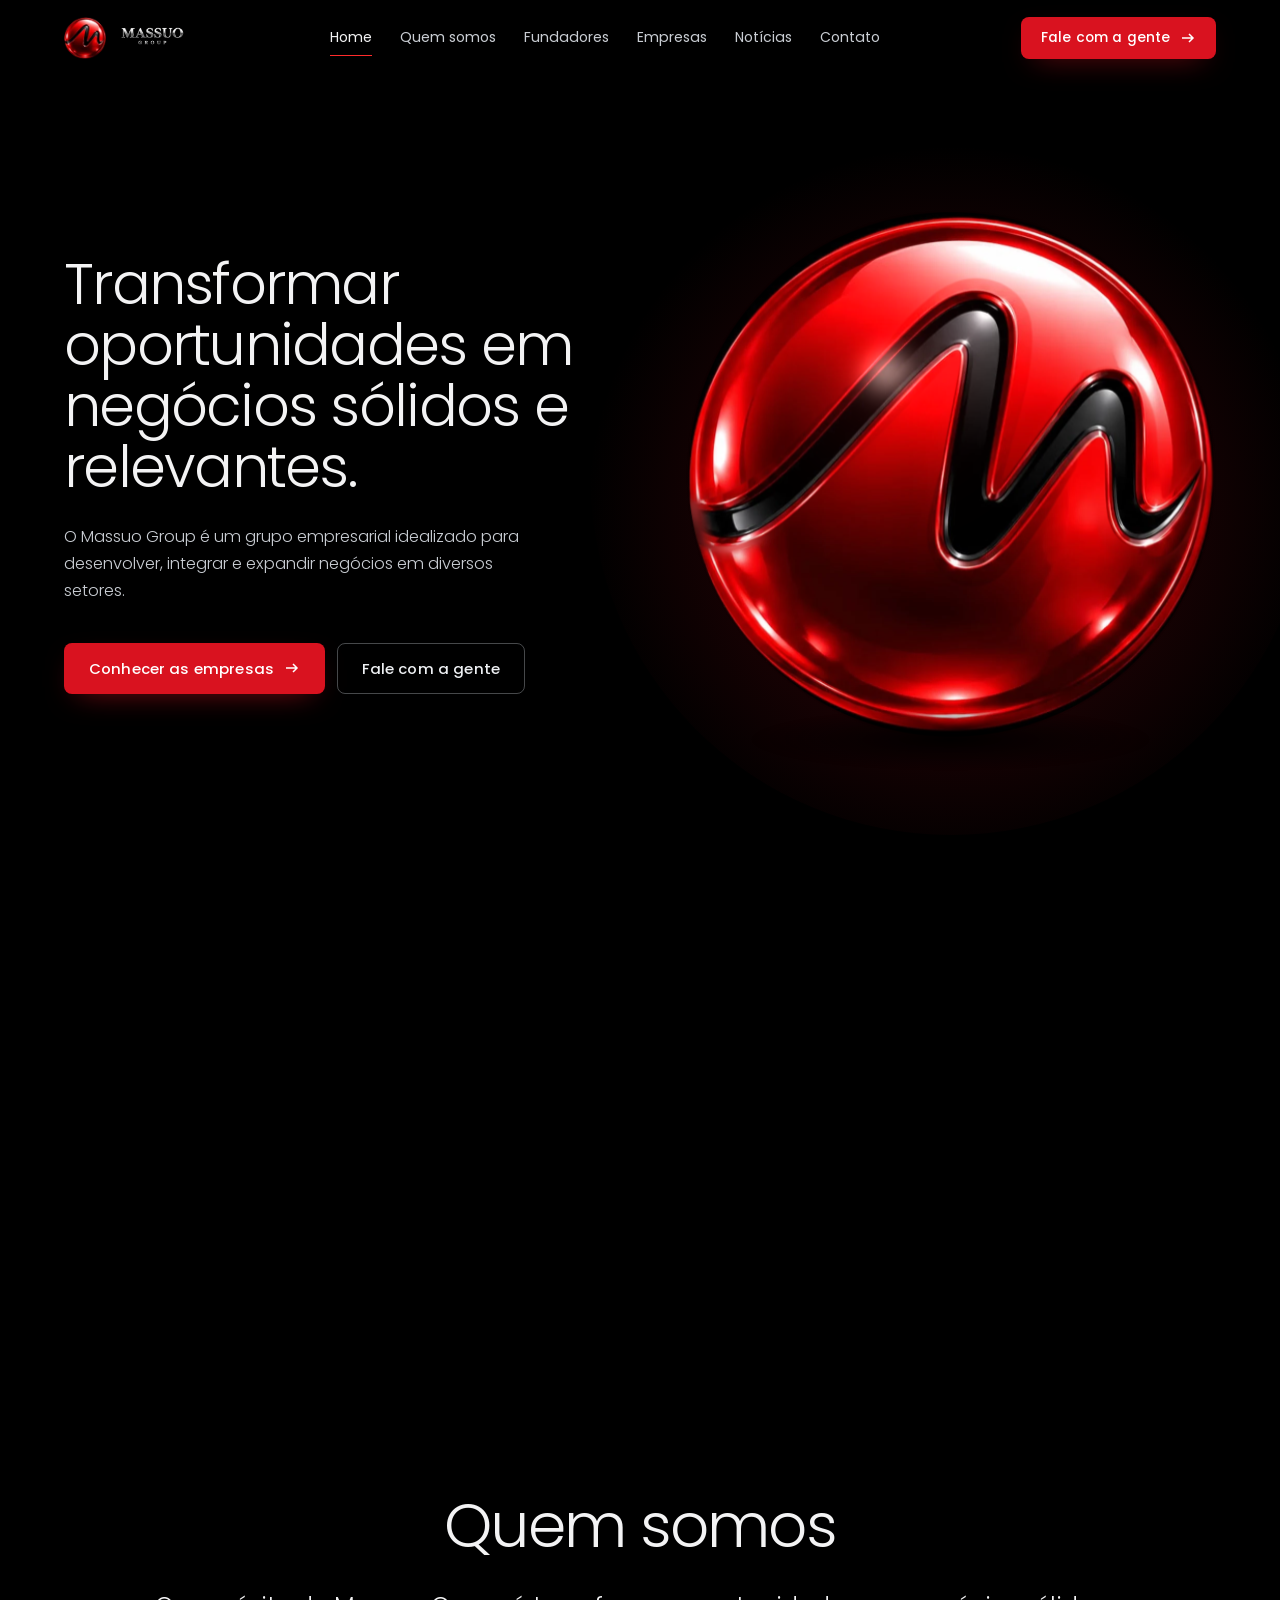
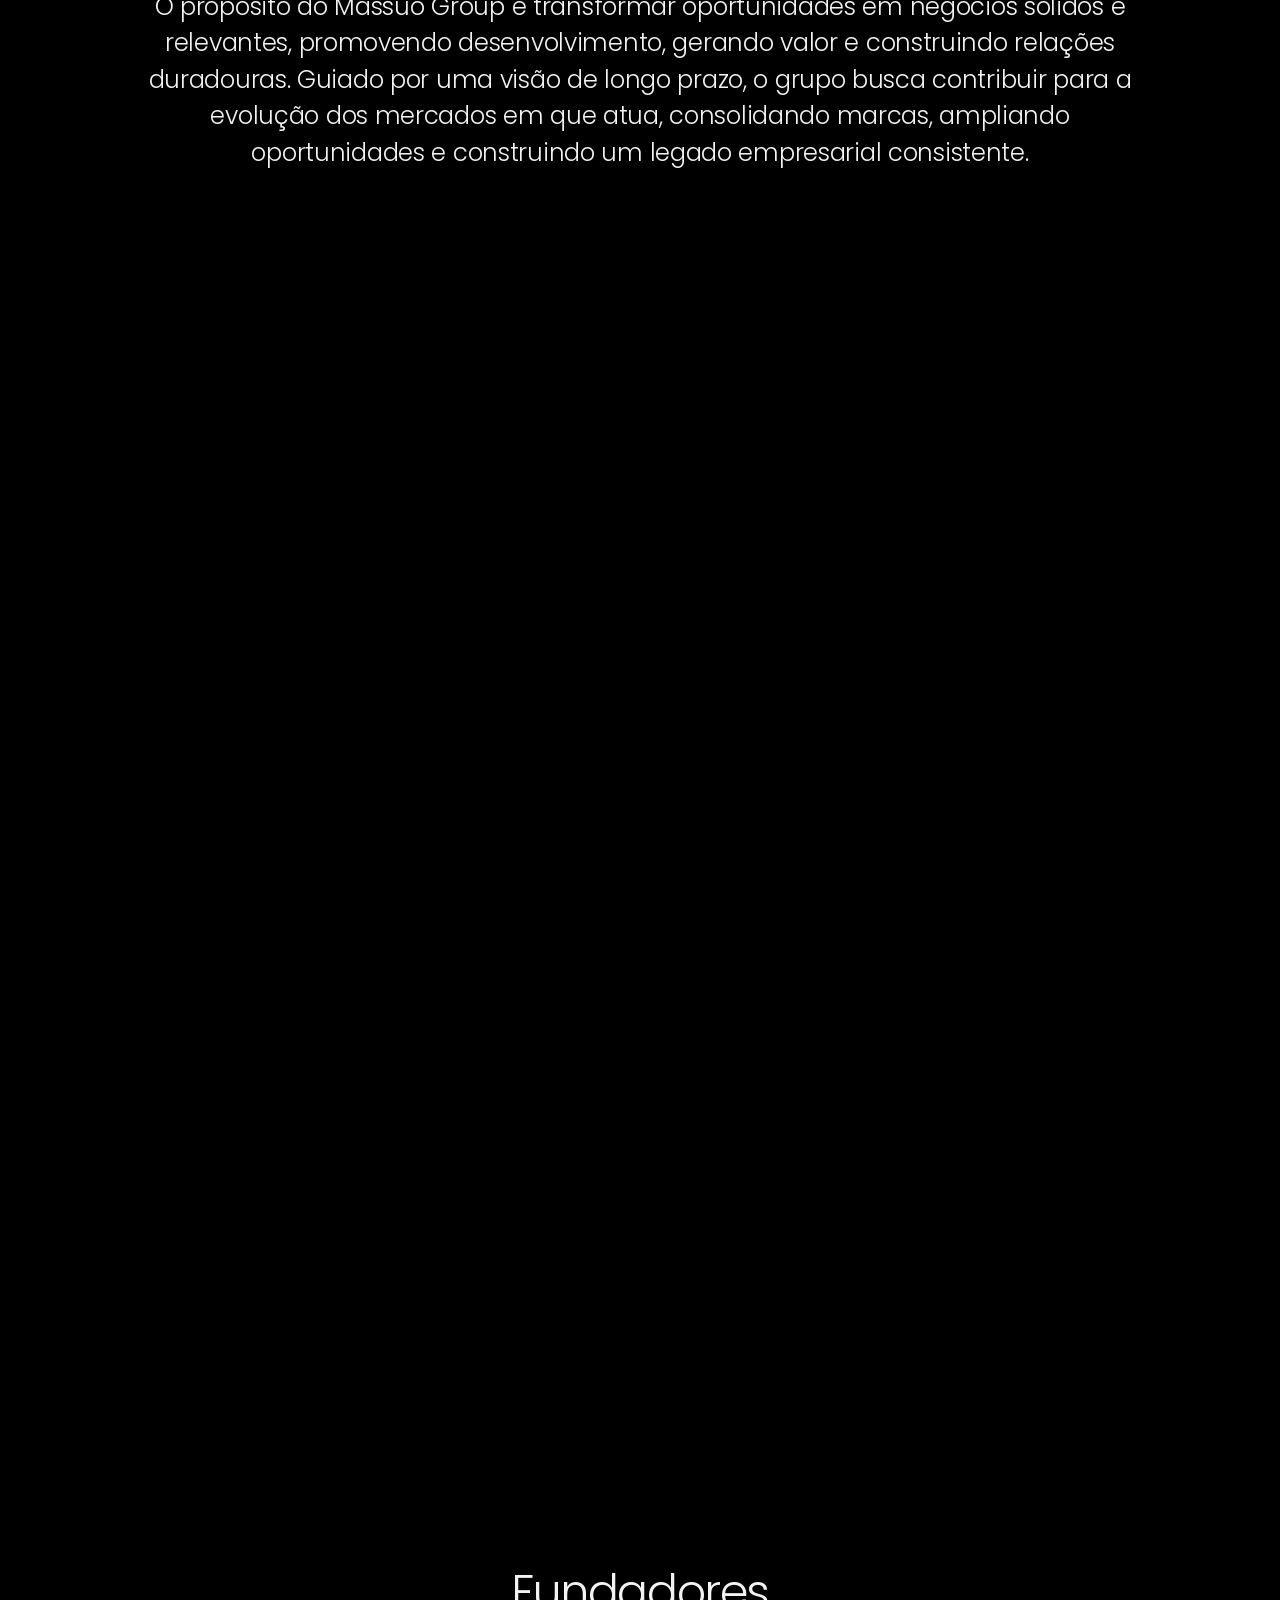
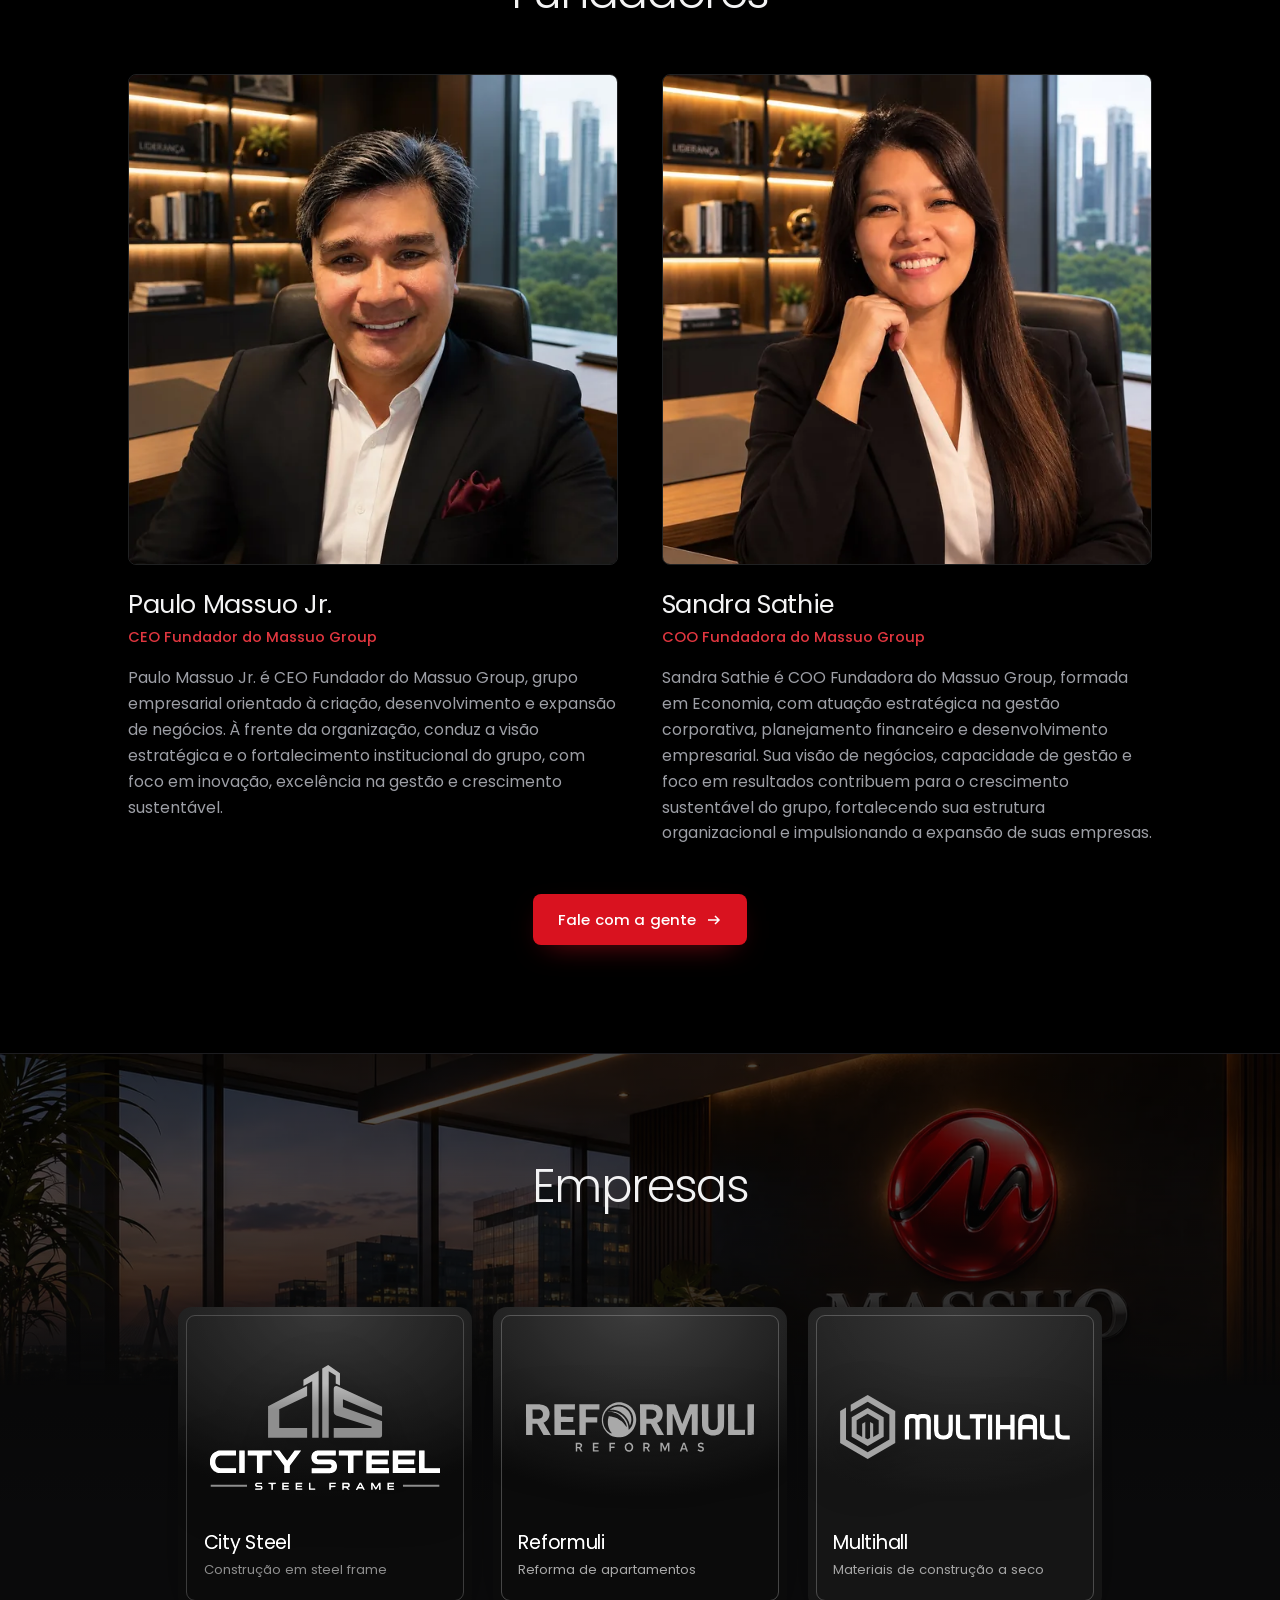
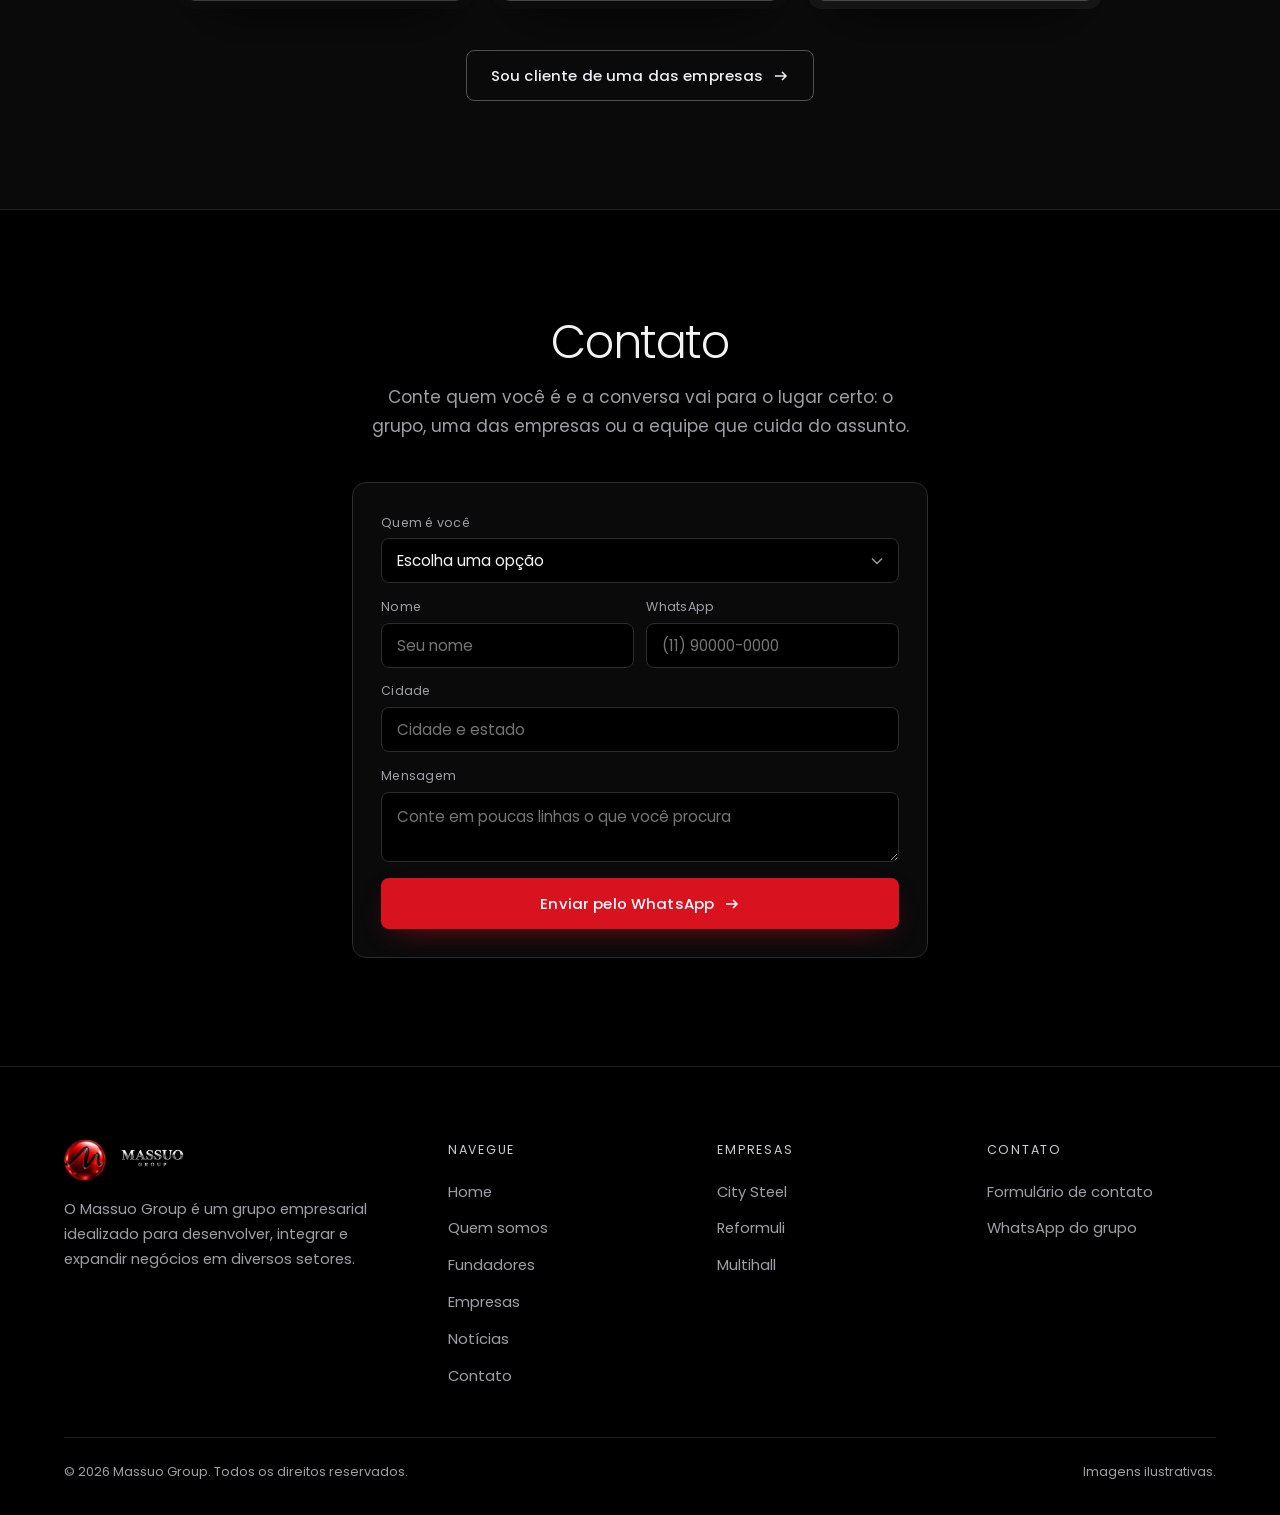
==== commit c3b0e37b: "feat: grayscale company logos with color on hover and a centered contact section Co-Authored-By: Cla" ====
--- a/index.html
+++ b/index.html
@@ -29,8 +29,8 @@
 <link rel="preload" href="/assets/fonts/poppins-400.woff2" as="font" type="font/woff2" crossorigin>
 <link rel="preload" as="image" imagesrcset="/assets/img/esfera-poster-400.webp 400w, /assets/img/esfera-poster.webp 666w" imagesizes="(max-width:860px) 74vw, 44vw" fetchpriority="high">
 <script>document.documentElement.classList.add('js')</script>
-<style>@font-face{font-family:"Poppins";src:url(/assets/fonts/poppins-300.woff2) format("woff2");font-weight:300;font-display:swap}@font-face{font-family:"Poppins";src:url(/assets/fonts/poppins-400.woff2) format("woff2");font-weight:400;font-display:swap}@font-face{font-family:"Poppins";src:url(/assets/fonts/poppins-500.woff2) format("woff2");font-weight:500;font-display:swap}@font-face{font-family:"Poppins Reserva";src:local("Arial");size-adjust:112.5%;ascent-override:93%;descent-override:31%;line-gap-override:9%}:root{--bg:#000;--surface:#0a0a0b;--surface-2:#111113;--line:#1d1d20;--line-2:#2b2b30;--fg:#f3f3f4;--muted:#9d9fa6;--prata:#c9cdd3;--prata-hi:#eef0f3;--vermelho:#d9121f;--vermelho-hi:#ff2b2b;--vermelho-escuro:#5a0309;--prata-grad:linear-gradient(90deg,transparent,rgba(201,205,211,.9),transparent);--font:"Poppins","Poppins Reserva",Arial,sans-serif;--t-hero:clamp(2.35rem,4.5vw,4.45rem);--t-h2:clamp(2rem,3.6vw,3.4rem);--t-h3:clamp(1.3rem,1.9vw,1.85rem);--t-body:clamp(.98rem,.94rem + .2vw,1.06rem);--gutter:clamp(1.25rem,5vw,4.5rem);--maxw:1280px;--sec-py:clamp(5rem,12vh,9rem);--radius:8px;--ease:cubic-bezier(.2,.8,.3,1)}*,*::before,*::after{box-sizing:border-box}html{-webkit-text-size-adjust:100%;scroll-padding-top:5.5rem}body{margin:0;background:var(--bg);color:var(--fg);font:400 var(--t-body)/1.7 var(--font);-webkit-font-smoothing:antialiased;overflow-x:clip}img,svg,canvas{display:block;max-width:100%}a{color:inherit;text-decoration:none}button,input,select,textarea{font:inherit;color:inherit}h1,h2,h3,p,figure{margin:0}h1,h2{font-weight:300;letter-spacing:-.03em;line-height:1.06}h2{font-size:var(--t-h2)}h3{font-weight:400;letter-spacing:-.015em;line-height:1.2;font-size:var(--t-h3)}.wrap{width:100%;max-width:var(--maxw);margin-inline:auto;padding-inline:var(--gutter)}.sr{position:absolute;width:1px;height:1px;overflow:hidden;clip:rect(0 0 0 0);white-space:nowrap}:focus-visible{outline:2px solid var(--vermelho-hi);outline-offset:3px;border-radius:4px}::selection{background:var(--vermelho);color:#fff}.muted{color:var(--muted)}.btn{display:inline-flex;align-items:center;justify-content:center;gap:.6rem;height:3.2rem;padding:0 1.5rem;border-radius:var(--radius);font-weight:500;font-size:.93rem;letter-spacing:.01em;white-space:nowrap;border:1px solid transparent;cursor:pointer;transition:background-color .3s var(--ease),color .3s var(--ease),border-color .3s var(--ease),transform .3s var(--ease),box-shadow .3s var(--ease)}.btn svg{width:1rem;height:1rem;flex:none;transition:transform .3s var(--ease)}.btn:hover svg{transform:translateX(3px)}.btn--pri{background:var(--vermelho);color:#fff;box-shadow:0 10px 30px -14px rgba(217,18,31,.7)}.btn--pri:hover{background:var(--vermelho-hi);box-shadow:0 14px 34px -14px rgba(255,43,43,.75)}.btn--line{border-color:rgba(201,205,211,.35);color:var(--prata-hi)}.btn--line:hover{border-color:var(--prata-hi)}.btn--line .zapi{color:#25D366}.btn:active{transform:scale(.98)}.ctas{display:flex;flex-wrap:wrap;gap:.75rem}.zapi{width:1.1rem;height:1.1rem}.top{position:fixed;inset:0 0 auto 0;z-index:50;transition:background-color .4s var(--ease),border-color .4s var(--ease)}.top__in{display:grid;grid-template-columns:auto 1fr auto;align-items:center;gap:1.5rem;height:4.75rem}.top.solid{background:rgba(0,0,0,.78);-webkit-backdrop-filter:blur(14px);backdrop-filter:blur(14px);border-bottom:1px solid var(--line)}.brand{display:flex;align-items:center;gap:.65rem}.brand__esfera{width:2.1rem;height:2.1rem}.brand__nome{height:1.35rem;width:auto}.nav{display:flex;align-items:center;justify-content:center;gap:clamp(1rem,2.2vw,2.2rem)}.nav a{position:relative;padding:.4rem 0;font-size:.88rem;color:var(--prata);transition:color .3s var(--ease)}.nav a::after{content:"";position:absolute;left:0;right:0;bottom:0;height:1px;background:var(--vermelho-hi);transform:scaleX(0);transform-origin:left;transition:transform .35s var(--ease)}.nav a:hover,.nav a[aria-current="page"]{color:var(--fg)}.nav a:hover::after,.nav a[aria-current="page"]::after{transform:scaleX(1)}.top .btn{height:2.65rem;padding:0 1.2rem;font-size:.86rem}.nav__cta{display:none}.empresas>.wrap>.ctas{justify-content:center}.burger{display:none;width:2.8rem;height:2.8rem;border-radius:50%;border:1px solid var(--line-2);background:none;cursor:pointer;position:relative}.burger span{position:absolute;left:50%;width:1.1rem;height:1.5px;background:var(--fg);transform:translateX(-50%);transition:transform .35s var(--ease),top .35s var(--ease)}.burger span:first-child{top:42%}.burger span:last-child{top:58%}.menu-open .burger span:first-child{top:50%;transform:translateX(-50%) rotate(45deg)}.menu-open .burger span:last-child{top:50%;transform:translateX(-50%) rotate(-45deg)}.sec{position:relative;padding-block:var(--sec-py)}.sec--surface{background:var(--surface);border-top:1px solid var(--line);border-bottom:1px solid var(--line)}.sec__cab{max-width:46rem;margin-bottom:clamp(2.2rem,5vw,3.6rem)}.sec__cab p{margin-top:1rem;color:var(--muted);font-size:1.05rem}.sec__cab--centro{margin-inline:auto;text-align:center}.linha{height:1px;background:var(--prata-grad);opacity:.55}.hero{position:relative;min-height:100vh;min-height:100svh;display:flex;align-items:center;padding-block:7rem 4rem;overflow:hidden}.hero__in{display:grid;grid-template-columns:1.05fr 1fr;align-items:center;gap:clamp(2rem,5vw,5rem)}.hero h1{font-size:var(--t-hero);max-width:11em}.hero__p{margin-top:1.6rem;max-width:30rem;font-size:clamp(1.02rem,1.2vw,1.18rem);color:var(--prata);font-weight:300;line-height:1.65}.hero .ctas{margin-top:2.4rem}.esfera{position:relative;width:min(100%,78vh);aspect-ratio:1/1;margin-inline:auto;justify-self:end}.esfera::before{content:"";position:absolute;inset:-18%;border-radius:50%;pointer-events:none;background:radial-gradient(circle at 50% 55%,rgba(217,18,31,.34) 0%,rgba(217,18,31,.12) 38%,rgba(0,0,0,0) 68%)}.esfera::after{content:"";position:absolute;left:12%;right:12%;bottom:-6%;height:12%;border-radius:50%;pointer-events:none;background:radial-gradient(ellipse at 50% 50%,rgba(0,0,0,.9),rgba(0,0,0,0) 70%)}.esfera__poster,.esfera__canvas{position:absolute;inset:0;width:100%;height:100%}.esfera__poster img{width:100%;height:100%;object-fit:contain}.esfera__canvas{opacity:0;transition:opacity .9s var(--ease)}.esfera.live .esfera__canvas{opacity:1}.esfera.live .esfera__poster{opacity:0;transition:opacity .9s var(--ease) .15s}.hero__hint{position:absolute;left:var(--gutter);bottom:2rem;display:flex;align-items:center;gap:.7rem;font-size:.78rem;color:var(--muted);transition:opacity .5s}.hero__hint i{display:block;width:1px;height:2.2rem;background:linear-gradient(var(--prata),transparent);animation:hint 2.2s ease-in-out infinite}@keyframes hint{0%{transform:scaleY(0);transform-origin:top}50%{transform:scaleY(1);transform-origin:top}50.1%{transform-origin:bottom}100%{transform:scaleY(0);transform-origin:bottom}}.moved .hero__hint{opacity:0}.empresas{overflow:hidden}.sec__fundo{position:absolute;inset:0;z-index:0;pointer-events:none}.sec__fundo img{width:100%;height:100%;object-fit:cover;opacity:.16;-webkit-mask-image:linear-gradient(180deg,transparent 0%,#000 30%,#000 70%,transparent 100%);mask-image:linear-gradient(180deg,transparent 0%,#000 30%,#000 70%,transparent 100%)}.empresas>.wrap{position:relative;z-index:1}.quem__in{position:relative;z-index:1;display:grid;grid-template-columns:1fr 1.7fr;gap:clamp(2rem,6vw,6rem);align-items:start}.quem__lado{position:sticky;top:7rem}.quem__lado .ctas{margin-top:2rem}.quem__lado .linha{width:5rem;margin-top:1.6rem;background:linear-gradient(90deg,var(--vermelho),transparent);opacity:1}.manifesto{font-size:clamp(1.55rem,2.9vw,2.7rem);font-weight:300;line-height:1.38;letter-spacing:-.02em}.manifesto span{opacity:.42;transition:opacity .45s var(--ease)}.manifesto span.on{opacity:1}.fundador{display:grid;grid-template-columns:minmax(0,.9fr) minmax(0,1.1fr);gap:clamp(2rem,5vw,5rem);align-items:center;padding-block:clamp(2rem,4vw,3.5rem)}.fundador+.fundador{border-top:1px solid var(--line)}.fundador--inv .fundador__foto{order:2}.fundador__foto{position:relative;max-width:30rem;margin-inline:auto}.fundador__foto img{width:100%;height:auto;border-radius:var(--radius);border:1px solid rgba(201,205,211,.16)}.fundador__foto::after{content:"";position:absolute;left:1.2rem;right:1.2rem;bottom:-1.6rem;height:1.6rem;border-radius:50%;pointer-events:none;background:radial-gradient(ellipse at 50% 0%,rgba(0,0,0,.7),rgba(0,0,0,0) 70%)}.fundador__cargo{display:block;margin-top:.5rem;color:var(--prata);font-size:.95rem}.fundador__txt p{margin-top:1.3rem;color:var(--muted)}.fundador__txt p.proposito{color:var(--prata-hi);font-weight:300;font-size:1.08rem;padding-left:1.1rem;border-left:2px solid var(--vermelho)}.fundadores .ctas{justify-content:center;margin-top:clamp(2rem,4vw,3rem)}.fila{position:relative}.fila__topo{display:flex;align-items:end;justify-content:space-between;gap:1rem;margin-bottom:1rem}.fila__setas{display:flex;gap:.5rem}.fila__setas button{width:2.7rem;height:2.7rem;border-radius:50%;border:1px solid rgba(201,205,211,.35);background:none;color:var(--prata);opacity:.7;cursor:pointer;display:grid;place-items:center;transition:opacity .3s,border-color .3s}.fila__setas button:hover{opacity:1;border-color:var(--prata-hi)}.fila__setas button:disabled{opacity:.18;cursor:default}.fila__setas svg{width:1rem;height:1rem}.fila--cabe .fila__setas{display:none}.fila__trilho{display:flex;align-items:flex-start;gap:clamp(1rem,1.6vw,1.5rem);overflow-x:auto;scroll-snap-type:x mandatory;scroll-padding-inline:var(--gutter);padding:1.4rem var(--gutter) 2.6rem;margin-inline:calc(var(--gutter) * -1);scrollbar-width:none;overscroll-behavior-x:contain}.fila__trilho::-webkit-scrollbar{display:none}.fila--cabe .fila__trilho{justify-content:center;overflow:visible}.card{position:relative;flex:none;width:clamp(16rem,23vw,21rem);scroll-snap-align:start;border-radius:14px;overflow:hidden;background:radial-gradient(130% 90% at 50% 0%,var(--c1) 0%,var(--c2) 70%);color:#fff;box-shadow:0 24px 50px -30px rgba(0,0,0,.9);transform-origin:50% 60%;transition:transform .45s var(--ease),box-shadow .45s var(--ease)}.card::before{content:"";position:absolute;inset:8px;border:1px solid color-mix(in srgb,var(--ac) 38%,transparent);border-radius:9px;pointer-events:none;z-index:2}.card__logo{display:grid;place-items:center;aspect-ratio:4/3;padding:2.2rem 2rem 1rem}.card__logo img{width:100%;height:auto;max-height:100%;object-fit:contain;filter:drop-shadow(0 12px 22px rgba(0,0,0,.5));transition:transform .6s var(--ease)}.card__txt{padding:.2rem 1.6rem 1.7rem}.card__txt h3{font-size:1.2rem}.card__papel{display:block;margin-top:.3rem;font-size:.82rem;color:var(--ac)}.card__mais{display:grid;grid-template-rows:0fr;transition:grid-template-rows .45s var(--ease)}.card__mais>div{overflow:hidden}.card__mais p{padding-top:.8rem;font-size:.88rem;line-height:1.6;color:rgba(255,255,255,.78)}.card__ir{display:inline-flex;align-items:center;gap:.4rem;margin-top:1rem;font-size:.78rem;font-weight:500;letter-spacing:.1em;color:var(--ac)}.card__ir svg{width:.9rem;height:.9rem}.card:hover,.card:focus-within{transform:scale(1.05);box-shadow:0 40px 70px -32px rgba(0,0,0,.95);z-index:3}.card:hover .card__logo img{transform:scale(1.04)}.card:hover .card__mais,.card:focus-within .card__mais{grid-template-rows:1fr}.card>a{position:absolute;inset:0;z-index:4}.contato__in{display:grid;grid-template-columns:minmax(0,.9fr) minmax(0,1.1fr);gap:clamp(2rem,5vw,5rem);align-items:start}.contato__lado p{margin-top:1rem;color:var(--muted);max-width:28rem}.contato__lado .ctas{margin-top:1.8rem}.form{display:grid;grid-template-columns:1fr 1fr;gap:.8rem;padding:clamp(1.2rem,2.2vw,1.8rem);border:1px solid var(--line-2);border-radius:14px;background:var(--surface)}.field{display:flex;flex-direction:column;gap:.35rem}.field--full{grid-column:1/-1}.field label{font-size:.78rem;color:var(--muted);letter-spacing:.02em}.field input,.field select,.field textarea{width:100%;height:2.8rem;padding:0 .9rem;border-radius:var(--radius);border:1px solid var(--line-2);background:var(--bg);font-size:.95rem;transition:border-color .3s var(--ease)}.field textarea{height:4.4rem;padding:.7rem .9rem;resize:vertical}.field select{appearance:none;-webkit-appearance:none;background-image:url("data:image/svg+xml,%3Csvg xmlns='http://www.w3.org/2000/svg' width='12' height='8' fill='none'%3E%3Cpath d='M1 1.5l5 5 5-5' stroke='%239d9fa6' stroke-width='1.4'/%3E%3C/svg%3E");background-repeat:no-repeat;background-position:right .9rem center;padding-right:2.4rem}.field input:focus,.field select:focus,.field textarea:focus{outline:none;border-color:var(--vermelho-hi)}.form .btn{grid-column:1/-1;width:100%;margin-top:.2rem}.rota{grid-column:1/-1;display:none;gap:.5rem;align-items:center;flex-wrap:wrap;padding:.8rem .9rem;border:1px solid var(--line-2);border-radius:var(--radius);background:rgba(217,18,31,.06)}.rota.ver{display:flex}.rota span{font-size:.85rem;color:var(--prata);margin-right:.3rem}.rota a{display:inline-flex;align-items:center;gap:.35rem;height:2.1rem;padding:0 .8rem;border-radius:999px;border:1px solid rgba(201,205,211,.35);font-size:.82rem;color:var(--fg);transition:border-color .3s,background-color .3s}.rota a:hover{border-color:var(--prata-hi);background:rgba(255,255,255,.04)}.rota a svg{width:.8rem;height:.8rem}.pagina{padding-top:9.5rem}.vazio{max-width:40rem;padding:clamp(1.6rem,3vw,2.4rem);border:1px solid var(--line-2);border-radius:14px;background:var(--surface)}.vazio h2{font-size:var(--t-h3);font-weight:400;letter-spacing:-.015em}.vazio p{margin-top:.6rem;color:var(--muted)}.vazio .ctas{margin-top:1.6rem}.noticia{display:grid;grid-template-columns:8rem 1fr;gap:1.5rem;padding-block:1.6rem;border-top:1px solid var(--line)}.noticia time{color:var(--muted);font-size:.9rem}.noticia p{margin-top:.5rem;color:var(--muted)}.foot{border-top:1px solid var(--line);padding:clamp(3rem,6vw,4.5rem) 0 2rem;background:var(--bg)}.foot__grid{display:grid;grid-template-columns:1.5fr 1fr 1fr 1fr;gap:2.5rem}.foot__brand .brand{margin-bottom:1rem}.foot__brand p{color:var(--muted);font-size:.92rem;max-width:22rem}.foot__h{font-size:.78rem;letter-spacing:.14em;color:var(--prata);margin-bottom:1rem;text-transform:uppercase}.foot ul{list-style:none;margin:0;padding:0;display:grid;gap:.5rem}.foot ul a{color:var(--muted);font-size:.92rem;transition:color .3s}.foot ul a:hover{color:var(--fg)}.foot__end{display:flex;justify-content:space-between;gap:1rem;flex-wrap:wrap;margin-top:3rem;padding-top:1.4rem;border-top:1px solid var(--line);font-size:.8rem;color:var(--muted)}.zap{position:fixed;right:1.1rem;bottom:1.1rem;z-index:40;display:grid;place-items:center;width:3.5rem;height:3.5rem;border-radius:50%;background:#25D366;color:#fff;box-shadow:0 12px 30px -10px rgba(37,211,102,.6);transition:transform .3s var(--ease),opacity .4s var(--ease)}.zap svg{width:1.8rem;height:1.8rem}.zap:hover{transform:translateY(-2px)}.js .zap{opacity:0;transform:translateY(12px);pointer-events:none}.js .zap.ver{opacity:1;transform:none;pointer-events:auto}.thanks{min-height:100vh;min-height:100svh;display:grid;place-items:center;text-align:center;padding:2rem}.thanks .brand{justify-content:center;margin-bottom:2.2rem}.thanks h1{font-size:clamp(1.8rem,4vw,2.8rem)}.thanks p{margin-top:1rem;color:var(--muted)}.spin{width:2.6rem;height:2.6rem;margin:2rem auto;border-radius:50%;border:1.5px solid var(--line-2);border-top-color:var(--vermelho-hi);animation:spin 1s linear infinite}@keyframes spin{to{transform:rotate(360deg)}}.thanks .ctas{justify-content:center;margin-top:1rem}.js .rv{opacity:0;transform:translate3d(0,24px,0);transition:opacity .9s var(--ease),transform 1s var(--ease)}.js .rv.in{opacity:1;transform:none}.js .rv[data-d="1"]{transition-delay:.08s}.js .rv[data-d="2"]{transition-delay:.16s}.js .rv[data-d="3"]{transition-delay:.24s}@media (max-width:1060px){.hero__in{grid-template-columns:1fr 1fr}.quem__in{grid-template-columns:1fr}.quem__lado{position:static}.foot__grid{grid-template-columns:1fr 1fr}}@media (max-width:860px){.nav{display:none}.burger{display:block;justify-self:end}.top__in{grid-template-columns:auto 1fr auto}.top .btn{display:none}.menu-open .nav{display:flex;position:fixed;inset:4.75rem 0 auto 0;flex-direction:column;align-items:stretch;gap:.2rem;padding:1rem var(--gutter) 1.6rem;background:var(--bg);border-bottom:1px solid var(--line)}.menu-open .nav a{display:block;text-align:center;padding:.85rem 1rem;font-size:1rem}.menu-open .nav a::after{display:none}.menu-open .nav .nav__cta{display:flex;margin-top:.6rem;height:3.1rem;color:#fff;font-size:.95rem}.menu-open .top{background:var(--bg)}.foot{padding-bottom:5rem}.hero{padding-top:6rem;text-align:center}.hero__in{grid-template-columns:1fr;gap:1.6rem}.esfera{order:-1;width:min(70vw,52vh);justify-self:center}.hero h1{margin-inline:auto}.hero__p{margin-inline:auto}.hero .ctas{justify-content:center}.hero__hint{display:none}.fundador,.fundador--inv{grid-template-columns:1fr;text-align:center}.fundador--inv .fundador__foto{order:0}.fundador__foto{max-width:24rem}.fundador__txt p.proposito{text-align:left}.sec__cab{text-align:center;margin-inline:auto}.fila__topo{justify-content:center;text-align:center}.fila__setas{display:none}.card{width:72vw}.card__mais{grid-template-rows:1fr}.card:hover,.card:focus-within{transform:none}.fila--cabe .fila__trilho{justify-content:flex-start;overflow-x:auto}.contato__in{grid-template-columns:1fr}.contato__lado{text-align:center}.contato__lado p{margin-inline:auto}.contato__lado .ctas{justify-content:center}.quem__lado{text-align:center}.quem__lado .linha{margin-inline:auto}.quem__lado .ctas{justify-content:center}.manifesto{text-align:center}.foot__grid{grid-template-columns:1fr;text-align:center}.foot__brand .brand{justify-content:center}.foot__brand p{margin-inline:auto}.foot__end{justify-content:center;text-align:center}.noticia{grid-template-columns:1fr;gap:.3rem}.vazio{margin-inline:auto;text-align:center}.vazio .ctas{justify-content:center}.pagina .sec__cab{text-align:center}}@media (max-width:600px){.form{grid-template-columns:1fr}.ctas{display:grid;grid-template-columns:minmax(0,max-content);width:fit-content;max-width:100%;margin-inline:auto}.ctas>*{width:100%;justify-content:center;text-align:center}.btn{padding:0 1.25rem;font-size:.9rem}.brand__nome{height:1.15rem}.esfera{width:min(74vw,46vh)}}@media (hover:none){.card__mais{grid-template-rows:1fr}.card:hover{transform:none}}@media (prefers-reduced-motion:reduce){.js .rv{opacity:1;transform:none;transition:none}.manifesto span{opacity:1;transition:none}.hero__hint i{animation:none}.esfera__canvas,.esfera__poster{transition:none}.card,.card__mais,.card__logo img{transition:none}}.empresas .sec__fundo{inset:0 0 auto 0;height:clamp(25rem,66vh,40rem)}.empresas .sec__fundo img{object-position:50% 0%!important;opacity:.72;-webkit-mask-image:linear-gradient(180deg,#000 38%,transparent);mask-image:linear-gradient(180deg,#000 38%,transparent)}.empresas .sec__fundo::after{content:"";position:absolute;inset:0;background:linear-gradient(180deg,rgba(0,0,0,.62) 0%,rgba(0,0,0,.34) 46%,rgba(0,0,0,0) 80%)}.empresas .wrap{position:relative;z-index:1}.empresas .sec__cab p{color:var(--prata-hi,#e6e6e6)}.brand__esfera{width:2.6rem;height:2.6rem}@media (max-width:900px){.empresas .sec__fundo::after{background:linear-gradient(180deg,rgba(0,0,0,.72),rgba(0,0,0,.35) 70%,rgba(0,0,0,0))}.brand__esfera{width:2.3rem;height:2.3rem}}@media (max-width:900px){.empresas .sec__fundo img{object-position:0% 0%!important}}.quem{position:relative;clip-path:inset(0);background:#000}.js .quem{height:240vh}.quem__palco{position:sticky;top:0;z-index:1;display:flex;align-items:center;min-height:100vh;min-height:100svh;padding-block:5.5rem 2.5rem}.quem .sec__fundo{position:fixed;inset:0}.js .quem .sec__fundo{visibility:hidden}.js .quem.perto .sec__fundo{visibility:visible}.quem .sec__fundo img{opacity:1;-webkit-mask-image:none;mask-image:none}.quem .sec__fundo::after{content:"";position:absolute;inset:0;background:radial-gradient(90% 80% at 50% 50%,rgba(0,0,0,.82) 0%,rgba(0,0,0,.72) 55%,rgba(0,0,0,.6) 100%)}.quem__in{position:relative;z-index:1;display:block;text-align:center}.quem h2{font-size:clamp(2.5rem,4.8vw,4.5rem)}.manifesto{max-width:62rem;margin:clamp(1.2rem,3.4vh,2.4rem) auto 0;font-size:clamp(1.14rem,1.9vw,1.8rem);line-height:1.5;letter-spacing:-.012em;text-wrap:pretty}.manifesto span{opacity:.5}@media (prefers-reduced-motion:reduce){.js .quem{height:auto}}.fundadores__grade{display:grid;grid-template-columns:repeat(2,minmax(0,1fr));gap:clamp(1.6rem,3.4vw,3.4rem);max-width:64rem;margin-inline:auto}.fundador{display:flex;flex-direction:column;align-items:stretch;gap:0;padding:0;border:0}.fundador+.fundador{border-top:0}.fundador__foto{max-width:none;width:100%;margin:0}.fundador__foto::after{display:none}.fundador__foto img{display:block;width:100%;aspect-ratio:1/1;object-fit:cover}.fundador__txt{padding-top:1.5rem}.fundador__txt h3{font-size:clamp(1.45rem,2vw,1.85rem);font-weight:400;letter-spacing:-.015em}.fundador__cargo{margin-top:.35rem;color:#e0363f;font-size:.92rem;font-weight:500}.fundador__txt p{margin-top:.95rem;font-size:.98rem;line-height:1.65}@media (max-width:860px){.fundadores__grade{grid-template-columns:1fr;gap:2.8rem;max-width:30rem}.fundador,.fundador--inv{display:flex;text-align:center}.fundador__foto{max-width:none}}.quem__palco{align-items:flex-end;padding-block:5.5rem clamp(2rem,6.5vh,4.2rem)}.quem .sec__fundo{background:#000}.quem .sec__fundo::after{background:linear-gradient(180deg,rgba(0,0,0,.28) 0%,rgba(0,0,0,.34) 38%,rgba(0,0,0,.84) 57%,rgba(0,0,0,.9) 100%)}.empresas .sec__fundo img{-webkit-mask-image:linear-gradient(180deg,#000 20%,transparent 56%);mask-image:linear-gradient(180deg,#000 20%,transparent 56%)}@media (max-width:860px){.quem .sec__fundo img{height:54%;margin-top:4.5rem;object-position:50% 0%!important}.quem .sec__fundo::after{background:linear-gradient(180deg,rgba(0,0,0,.2) 0%,rgba(0,0,0,.28) 34%,rgba(0,0,0,.92) 52%,#000 62%)}.quem h2{font-size:clamp(2.1rem,9vw,3rem)}.manifesto{font-size:clamp(1rem,4.3vw,1.3rem);line-height:1.46}}.quem__palco{padding-block:5.5rem clamp(1.3rem,3.2vh,2.4rem)}</style>
-<script type="application/ld+json">{"@context":"https://schema.org","@graph":[{"@type":"Organization","@id":"https://massuogroup.vercel.app/#organizacao","name":"Massuo Group","description":"O Massuo Group é um grupo empresarial idealizado para desenvolver, integrar e expandir negócios em diversos setores.","url":"https://massuogroup.vercel.app/","logo":{"@type":"ImageObject","url":"https://massuogroup.vercel.app/assets/img/completo-600.webp"},"image":"https://massuogroup.vercel.app/assets/img/og-image.jpg","founder":[{"@id":"https://massuogroup.vercel.app/#paulo-massuo"},{"@id":"https://massuogroup.vercel.app/#sandra-sathie"}],"subOrganization":[{"@type":"Organization","name":"City Steel","url":"https://citysteel.vercel.app","description":"Construção em steel frame do projeto à entrega, com engenharia que acompanha a obra e equipe própria de execução. Também é uma franquia.","parentOrganization":{"@id":"https://massuogroup.vercel.app/#organizacao"}},{"@type":"Organization","name":"Reformuli","url":"https://reformuli.vercel.app","description":"Reforma de apartamentos entregues pela construtora, em três padrões de acabamento: simples, médio e alto. Também é uma franquia.","parentOrganization":{"@id":"https://massuogroup.vercel.app/#organizacao"}},{"@type":"Organization","name":"Multihall","url":"https://multihall.vercel.app","description":"Revenda de materiais para construção a seco: steel frame, telhados, divisórias e forros em drywall, e fornecimento para empreendimentos. Também é uma franquia.","parentOrganization":{"@id":"https://massuogroup.vercel.app/#organizacao"}}],"slogan":"Transformar oportunidades em negócios sólidos e relevantes.","contactPoint":{"@type":"ContactPoint","telephone":"+55 24 99859-3556","contactType":"customer service","availableLanguage":"pt-BR"}},{"@type":"Person","@id":"https://massuogroup.vercel.app/#paulo-massuo","name":"Paulo Massuo Jr.","jobTitle":"CEO Fundador","worksFor":{"@id":"https://massuogroup.vercel.app/#organizacao"},"image":"https://massuogroup.vercel.app/assets/img/paulo-massuo-900.webp","description":"Paulo Massuo Jr. é CEO Fundador do Massuo Group, grupo empresarial orientado à criação, desenvolvimento e expansão de negócios. À frente da organização, conduz a visão estratégica e o fortalecimento institucional do grupo, com foco em inovação, excelência na gestão e crescimento sustentável."},{"@type":"Person","@id":"https://massuogroup.vercel.app/#sandra-sathie","name":"Sandra Sathie","jobTitle":"COO Fundadora","worksFor":{"@id":"https://massuogroup.vercel.app/#organizacao"},"image":"https://massuogroup.vercel.app/assets/img/sandra-sathie-900.webp","description":"Sandra Sathie é COO Fundadora do Massuo Group, formada em Economia, com atuação estratégica na gestão corporativa, planejamento financeiro e desenvolvimento empresarial. Sua visão de negócios, capacidade de gestão e foco em resultados contribuem para o crescimento sustentável do grupo, fortalecendo sua estrutura organizacional e impulsionando a expansão de suas empresas."},{"@type":"WebSite","@id":"https://massuogroup.vercel.app/#site","url":"https://massuogroup.vercel.app/","name":"Massuo Group","inLanguage":"pt-BR","publisher":{"@id":"https://massuogroup.vercel.app/#organizacao"}},{"@type":"WebPage","@id":"https://massuogroup.vercel.app/#pagina","url":"https://massuogroup.vercel.app/","name":"Massuo Group | Grupo empresarial: City Steel, Reformuli e Multihall","description":"O Massuo Group é um grupo empresarial idealizado para desenvolver, integrar e expandir negócios em diversos setores. Fundado por Paulo Massuo Jr. e Sandra Sathie, reúne a City Steel, a Reformuli e a Multihall.","isPartOf":{"@id":"https://massuogroup.vercel.app/#site"},"about":{"@id":"https://massuogroup.vercel.app/#organizacao"},"inLanguage":"pt-BR","primaryImageOfPage":{"@type":"ImageObject","url":"https://massuogroup.vercel.app/assets/img/og-image.jpg","width":1200,"height":630}}]}</script>
+<style>@font-face{font-family:"Poppins";src:url(/assets/fonts/poppins-300.woff2) format("woff2");font-weight:300;font-display:swap}@font-face{font-family:"Poppins";src:url(/assets/fonts/poppins-400.woff2) format("woff2");font-weight:400;font-display:swap}@font-face{font-family:"Poppins";src:url(/assets/fonts/poppins-500.woff2) format("woff2");font-weight:500;font-display:swap}@font-face{font-family:"Poppins Reserva";src:local("Arial");size-adjust:112.5%;ascent-override:93%;descent-override:31%;line-gap-override:9%}:root{--bg:#000;--surface:#0a0a0b;--surface-2:#111113;--line:#1d1d20;--line-2:#2b2b30;--fg:#f3f3f4;--muted:#9d9fa6;--prata:#c9cdd3;--prata-hi:#eef0f3;--vermelho:#d9121f;--vermelho-hi:#ff2b2b;--vermelho-escuro:#5a0309;--prata-grad:linear-gradient(90deg,transparent,rgba(201,205,211,.9),transparent);--font:"Poppins","Poppins Reserva",Arial,sans-serif;--t-hero:clamp(2.35rem,4.5vw,4.45rem);--t-h2:clamp(2rem,3.6vw,3.4rem);--t-h3:clamp(1.3rem,1.9vw,1.85rem);--t-body:clamp(.98rem,.94rem + .2vw,1.06rem);--gutter:clamp(1.25rem,5vw,4.5rem);--maxw:1280px;--sec-py:clamp(5rem,12vh,9rem);--radius:8px;--ease:cubic-bezier(.2,.8,.3,1)}*,*::before,*::after{box-sizing:border-box}html{-webkit-text-size-adjust:100%;scroll-padding-top:5.5rem}body{margin:0;background:var(--bg);color:var(--fg);font:400 var(--t-body)/1.7 var(--font);-webkit-font-smoothing:antialiased;overflow-x:clip}img,svg,canvas{display:block;max-width:100%}a{color:inherit;text-decoration:none}button,input,select,textarea{font:inherit;color:inherit}h1,h2,h3,p,figure{margin:0}h1,h2{font-weight:300;letter-spacing:-.03em;line-height:1.06}h2{font-size:var(--t-h2)}h3{font-weight:400;letter-spacing:-.015em;line-height:1.2;font-size:var(--t-h3)}.wrap{width:100%;max-width:var(--maxw);margin-inline:auto;padding-inline:var(--gutter)}.sr{position:absolute;width:1px;height:1px;overflow:hidden;clip:rect(0 0 0 0);white-space:nowrap}:focus-visible{outline:2px solid var(--vermelho-hi);outline-offset:3px;border-radius:4px}::selection{background:var(--vermelho);color:#fff}.muted{color:var(--muted)}.btn{display:inline-flex;align-items:center;justify-content:center;gap:.6rem;height:3.2rem;padding:0 1.5rem;border-radius:var(--radius);font-weight:500;font-size:.93rem;letter-spacing:.01em;white-space:nowrap;border:1px solid transparent;cursor:pointer;transition:background-color .3s var(--ease),color .3s var(--ease),border-color .3s var(--ease),transform .3s var(--ease),box-shadow .3s var(--ease)}.btn svg{width:1rem;height:1rem;flex:none;transition:transform .3s var(--ease)}.btn:hover svg{transform:translateX(3px)}.btn--pri{background:var(--vermelho);color:#fff;box-shadow:0 10px 30px -14px rgba(217,18,31,.7)}.btn--pri:hover{background:var(--vermelho-hi);box-shadow:0 14px 34px -14px rgba(255,43,43,.75)}.btn--line{border-color:rgba(201,205,211,.35);color:var(--prata-hi)}.btn--line:hover{border-color:var(--prata-hi)}.btn--line .zapi{color:#25D366}.btn:active{transform:scale(.98)}.ctas{display:flex;flex-wrap:wrap;gap:.75rem}.zapi{width:1.1rem;height:1.1rem}.top{position:fixed;inset:0 0 auto 0;z-index:50;transition:background-color .4s var(--ease),border-color .4s var(--ease)}.top__in{display:grid;grid-template-columns:auto 1fr auto;align-items:center;gap:1.5rem;height:4.75rem}.top.solid{background:rgba(0,0,0,.78);-webkit-backdrop-filter:blur(14px);backdrop-filter:blur(14px);border-bottom:1px solid var(--line)}.brand{display:flex;align-items:center;gap:.65rem}.brand__esfera{width:2.1rem;height:2.1rem}.brand__nome{height:1.35rem;width:auto}.nav{display:flex;align-items:center;justify-content:center;gap:clamp(1rem,2.2vw,2.2rem)}.nav a{position:relative;padding:.4rem 0;font-size:.88rem;color:var(--prata);transition:color .3s var(--ease)}.nav a::after{content:"";position:absolute;left:0;right:0;bottom:0;height:1px;background:var(--vermelho-hi);transform:scaleX(0);transform-origin:left;transition:transform .35s var(--ease)}.nav a:hover,.nav a[aria-current="page"]{color:var(--fg)}.nav a:hover::after,.nav a[aria-current="page"]::after{transform:scaleX(1)}.top .btn{height:2.65rem;padding:0 1.2rem;font-size:.86rem}.nav__cta{display:none}.empresas>.wrap>.ctas{justify-content:center}.burger{display:none;width:2.8rem;height:2.8rem;border-radius:50%;border:1px solid var(--line-2);background:none;cursor:pointer;position:relative}.burger span{position:absolute;left:50%;width:1.1rem;height:1.5px;background:var(--fg);transform:translateX(-50%);transition:transform .35s var(--ease),top .35s var(--ease)}.burger span:first-child{top:42%}.burger span:last-child{top:58%}.menu-open .burger span:first-child{top:50%;transform:translateX(-50%) rotate(45deg)}.menu-open .burger span:last-child{top:50%;transform:translateX(-50%) rotate(-45deg)}.sec{position:relative;padding-block:var(--sec-py)}.sec--surface{background:var(--surface);border-top:1px solid var(--line);border-bottom:1px solid var(--line)}.sec__cab{max-width:46rem;margin-bottom:clamp(2.2rem,5vw,3.6rem)}.sec__cab p{margin-top:1rem;color:var(--muted);font-size:1.05rem}.sec__cab--centro{margin-inline:auto;text-align:center}.linha{height:1px;background:var(--prata-grad);opacity:.55}.hero{position:relative;min-height:100vh;min-height:100svh;display:flex;align-items:center;padding-block:7rem 4rem;overflow:hidden}.hero__in{display:grid;grid-template-columns:1.05fr 1fr;align-items:center;gap:clamp(2rem,5vw,5rem)}.hero h1{font-size:var(--t-hero);max-width:11em}.hero__p{margin-top:1.6rem;max-width:30rem;font-size:clamp(1.02rem,1.2vw,1.18rem);color:var(--prata);font-weight:300;line-height:1.65}.hero .ctas{margin-top:2.4rem}.esfera{position:relative;width:min(100%,78vh);aspect-ratio:1/1;margin-inline:auto;justify-self:end}.esfera::before{content:"";position:absolute;inset:-18%;border-radius:50%;pointer-events:none;background:radial-gradient(circle at 50% 55%,rgba(217,18,31,.34) 0%,rgba(217,18,31,.12) 38%,rgba(0,0,0,0) 68%)}.esfera::after{content:"";position:absolute;left:12%;right:12%;bottom:-6%;height:12%;border-radius:50%;pointer-events:none;background:radial-gradient(ellipse at 50% 50%,rgba(0,0,0,.9),rgba(0,0,0,0) 70%)}.esfera__poster,.esfera__canvas{position:absolute;inset:0;width:100%;height:100%}.esfera__poster img{width:100%;height:100%;object-fit:contain}.esfera__canvas{opacity:0;transition:opacity .9s var(--ease)}.esfera.live .esfera__canvas{opacity:1}.esfera.live .esfera__poster{opacity:0;transition:opacity .9s var(--ease) .15s}.hero__hint{position:absolute;left:var(--gutter);bottom:2rem;display:flex;align-items:center;gap:.7rem;font-size:.78rem;color:var(--muted);transition:opacity .5s}.hero__hint i{display:block;width:1px;height:2.2rem;background:linear-gradient(var(--prata),transparent);animation:hint 2.2s ease-in-out infinite}@keyframes hint{0%{transform:scaleY(0);transform-origin:top}50%{transform:scaleY(1);transform-origin:top}50.1%{transform-origin:bottom}100%{transform:scaleY(0);transform-origin:bottom}}.moved .hero__hint{opacity:0}.empresas{overflow:hidden}.sec__fundo{position:absolute;inset:0;z-index:0;pointer-events:none}.sec__fundo img{width:100%;height:100%;object-fit:cover;opacity:.16;-webkit-mask-image:linear-gradient(180deg,transparent 0%,#000 30%,#000 70%,transparent 100%);mask-image:linear-gradient(180deg,transparent 0%,#000 30%,#000 70%,transparent 100%)}.empresas>.wrap{position:relative;z-index:1}.quem__in{position:relative;z-index:1;display:grid;grid-template-columns:1fr 1.7fr;gap:clamp(2rem,6vw,6rem);align-items:start}.quem__lado{position:sticky;top:7rem}.quem__lado .ctas{margin-top:2rem}.quem__lado .linha{width:5rem;margin-top:1.6rem;background:linear-gradient(90deg,var(--vermelho),transparent);opacity:1}.manifesto{font-size:clamp(1.55rem,2.9vw,2.7rem);font-weight:300;line-height:1.38;letter-spacing:-.02em}.manifesto span{opacity:.42;transition:opacity .45s var(--ease)}.manifesto span.on{opacity:1}.fundador{display:grid;grid-template-columns:minmax(0,.9fr) minmax(0,1.1fr);gap:clamp(2rem,5vw,5rem);align-items:center;padding-block:clamp(2rem,4vw,3.5rem)}.fundador+.fundador{border-top:1px solid var(--line)}.fundador--inv .fundador__foto{order:2}.fundador__foto{position:relative;max-width:30rem;margin-inline:auto}.fundador__foto img{width:100%;height:auto;border-radius:var(--radius);border:1px solid rgba(201,205,211,.16)}.fundador__foto::after{content:"";position:absolute;left:1.2rem;right:1.2rem;bottom:-1.6rem;height:1.6rem;border-radius:50%;pointer-events:none;background:radial-gradient(ellipse at 50% 0%,rgba(0,0,0,.7),rgba(0,0,0,0) 70%)}.fundador__cargo{display:block;margin-top:.5rem;color:var(--prata);font-size:.95rem}.fundador__txt p{margin-top:1.3rem;color:var(--muted)}.fundador__txt p.proposito{color:var(--prata-hi);font-weight:300;font-size:1.08rem;padding-left:1.1rem;border-left:2px solid var(--vermelho)}.fundadores .ctas{justify-content:center;margin-top:clamp(2rem,4vw,3rem)}.fila{position:relative}.fila__topo{display:flex;align-items:end;justify-content:space-between;gap:1rem;margin-bottom:1rem}.fila__setas{display:flex;gap:.5rem}.fila__setas button{width:2.7rem;height:2.7rem;border-radius:50%;border:1px solid rgba(201,205,211,.35);background:none;color:var(--prata);opacity:.7;cursor:pointer;display:grid;place-items:center;transition:opacity .3s,border-color .3s}.fila__setas button:hover{opacity:1;border-color:var(--prata-hi)}.fila__setas button:disabled{opacity:.18;cursor:default}.fila__setas svg{width:1rem;height:1rem}.fila--cabe .fila__setas{display:none}.fila__trilho{display:flex;align-items:flex-start;gap:clamp(1rem,1.6vw,1.5rem);overflow-x:auto;scroll-snap-type:x mandatory;scroll-padding-inline:var(--gutter);padding:1.4rem var(--gutter) 2.6rem;margin-inline:calc(var(--gutter) * -1);scrollbar-width:none;overscroll-behavior-x:contain}.fila__trilho::-webkit-scrollbar{display:none}.fila--cabe .fila__trilho{justify-content:center;overflow:visible}.card{position:relative;flex:none;width:clamp(16rem,23vw,21rem);scroll-snap-align:start;border-radius:14px;overflow:hidden;background:radial-gradient(130% 90% at 50% 0%,var(--c1) 0%,var(--c2) 70%);color:#fff;box-shadow:0 24px 50px -30px rgba(0,0,0,.9);transform-origin:50% 60%;transition:transform .45s var(--ease),box-shadow .45s var(--ease)}.card::before{content:"";position:absolute;inset:8px;border:1px solid color-mix(in srgb,var(--ac) 38%,transparent);border-radius:9px;pointer-events:none;z-index:2}.card__logo{display:grid;place-items:center;aspect-ratio:4/3;padding:2.2rem 2rem 1rem}.card__logo img{width:100%;height:auto;max-height:100%;object-fit:contain;filter:drop-shadow(0 12px 22px rgba(0,0,0,.5));transition:transform .6s var(--ease)}.card__txt{padding:.2rem 1.6rem 1.7rem}.card__txt h3{font-size:1.2rem}.card__papel{display:block;margin-top:.3rem;font-size:.82rem;color:var(--ac)}.card__mais{display:grid;grid-template-rows:0fr;transition:grid-template-rows .45s var(--ease)}.card__mais>div{overflow:hidden}.card__mais p{padding-top:.8rem;font-size:.88rem;line-height:1.6;color:rgba(255,255,255,.78)}.card__ir{display:inline-flex;align-items:center;gap:.4rem;margin-top:1rem;font-size:.78rem;font-weight:500;letter-spacing:.1em;color:var(--ac)}.card__ir svg{width:.9rem;height:.9rem}.card:hover,.card:focus-within{transform:scale(1.05);box-shadow:0 40px 70px -32px rgba(0,0,0,.95);z-index:3}.card:hover .card__logo img{transform:scale(1.04)}.card:hover .card__mais,.card:focus-within .card__mais{grid-template-rows:1fr}.card>a{position:absolute;inset:0;z-index:4}.contato__in{display:grid;grid-template-columns:minmax(0,.9fr) minmax(0,1.1fr);gap:clamp(2rem,5vw,5rem);align-items:start}.contato__lado p{margin-top:1rem;color:var(--muted);max-width:28rem}.contato__lado .ctas{margin-top:1.8rem}.form{display:grid;grid-template-columns:1fr 1fr;gap:.8rem;padding:clamp(1.2rem,2.2vw,1.8rem);border:1px solid var(--line-2);border-radius:14px;background:var(--surface)}.field{display:flex;flex-direction:column;gap:.35rem}.field--full{grid-column:1/-1}.field label{font-size:.78rem;color:var(--muted);letter-spacing:.02em}.field input,.field select,.field textarea{width:100%;height:2.8rem;padding:0 .9rem;border-radius:var(--radius);border:1px solid var(--line-2);background:var(--bg);font-size:.95rem;transition:border-color .3s var(--ease)}.field textarea{height:4.4rem;padding:.7rem .9rem;resize:vertical}.field select{appearance:none;-webkit-appearance:none;background-image:url("data:image/svg+xml,%3Csvg xmlns='http://www.w3.org/2000/svg' width='12' height='8' fill='none'%3E%3Cpath d='M1 1.5l5 5 5-5' stroke='%239d9fa6' stroke-width='1.4'/%3E%3C/svg%3E");background-repeat:no-repeat;background-position:right .9rem center;padding-right:2.4rem}.field input:focus,.field select:focus,.field textarea:focus{outline:none;border-color:var(--vermelho-hi)}.form .btn{grid-column:1/-1;width:100%;margin-top:.2rem}.rota{grid-column:1/-1;display:none;gap:.5rem;align-items:center;flex-wrap:wrap;padding:.8rem .9rem;border:1px solid var(--line-2);border-radius:var(--radius);background:rgba(217,18,31,.06)}.rota.ver{display:flex}.rota span{font-size:.85rem;color:var(--prata);margin-right:.3rem}.rota a{display:inline-flex;align-items:center;gap:.35rem;height:2.1rem;padding:0 .8rem;border-radius:999px;border:1px solid rgba(201,205,211,.35);font-size:.82rem;color:var(--fg);transition:border-color .3s,background-color .3s}.rota a:hover{border-color:var(--prata-hi);background:rgba(255,255,255,.04)}.rota a svg{width:.8rem;height:.8rem}.pagina{padding-top:9.5rem}.vazio{max-width:40rem;padding:clamp(1.6rem,3vw,2.4rem);border:1px solid var(--line-2);border-radius:14px;background:var(--surface)}.vazio h2{font-size:var(--t-h3);font-weight:400;letter-spacing:-.015em}.vazio p{margin-top:.6rem;color:var(--muted)}.vazio .ctas{margin-top:1.6rem}.noticia{display:grid;grid-template-columns:8rem 1fr;gap:1.5rem;padding-block:1.6rem;border-top:1px solid var(--line)}.noticia time{color:var(--muted);font-size:.9rem}.noticia p{margin-top:.5rem;color:var(--muted)}.foot{border-top:1px solid var(--line);padding:clamp(3rem,6vw,4.5rem) 0 2rem;background:var(--bg)}.foot__grid{display:grid;grid-template-columns:1.5fr 1fr 1fr 1fr;gap:2.5rem}.foot__brand .brand{margin-bottom:1rem}.foot__brand p{color:var(--muted);font-size:.92rem;max-width:22rem}.foot__h{font-size:.78rem;letter-spacing:.14em;color:var(--prata);margin-bottom:1rem;text-transform:uppercase}.foot ul{list-style:none;margin:0;padding:0;display:grid;gap:.5rem}.foot ul a{color:var(--muted);font-size:.92rem;transition:color .3s}.foot ul a:hover{color:var(--fg)}.foot__end{display:flex;justify-content:space-between;gap:1rem;flex-wrap:wrap;margin-top:3rem;padding-top:1.4rem;border-top:1px solid var(--line);font-size:.8rem;color:var(--muted)}.zap{position:fixed;right:1.1rem;bottom:1.1rem;z-index:40;display:grid;place-items:center;width:3.5rem;height:3.5rem;border-radius:50%;background:#25D366;color:#fff;box-shadow:0 12px 30px -10px rgba(37,211,102,.6);transition:transform .3s var(--ease),opacity .4s var(--ease)}.zap svg{width:1.8rem;height:1.8rem}.zap:hover{transform:translateY(-2px)}.js .zap{opacity:0;transform:translateY(12px);pointer-events:none}.js .zap.ver{opacity:1;transform:none;pointer-events:auto}.thanks{min-height:100vh;min-height:100svh;display:grid;place-items:center;text-align:center;padding:2rem}.thanks .brand{justify-content:center;margin-bottom:2.2rem}.thanks h1{font-size:clamp(1.8rem,4vw,2.8rem)}.thanks p{margin-top:1rem;color:var(--muted)}.spin{width:2.6rem;height:2.6rem;margin:2rem auto;border-radius:50%;border:1.5px solid var(--line-2);border-top-color:var(--vermelho-hi);animation:spin 1s linear infinite}@keyframes spin{to{transform:rotate(360deg)}}.thanks .ctas{justify-content:center;margin-top:1rem}.js .rv{opacity:0;transform:translate3d(0,24px,0);transition:opacity .9s var(--ease),transform 1s var(--ease)}.js .rv.in{opacity:1;transform:none}.js .rv[data-d="1"]{transition-delay:.08s}.js .rv[data-d="2"]{transition-delay:.16s}.js .rv[data-d="3"]{transition-delay:.24s}@media (max-width:1060px){.hero__in{grid-template-columns:1fr 1fr}.quem__in{grid-template-columns:1fr}.quem__lado{position:static}.foot__grid{grid-template-columns:1fr 1fr}}@media (max-width:860px){.nav{display:none}.burger{display:block;justify-self:end}.top__in{grid-template-columns:auto 1fr auto}.top .btn{display:none}.menu-open .nav{display:flex;position:fixed;inset:4.75rem 0 auto 0;flex-direction:column;align-items:stretch;gap:.2rem;padding:1rem var(--gutter) 1.6rem;background:var(--bg);border-bottom:1px solid var(--line)}.menu-open .nav a{display:block;text-align:center;padding:.85rem 1rem;font-size:1rem}.menu-open .nav a::after{display:none}.menu-open .nav .nav__cta{display:flex;margin-top:.6rem;height:3.1rem;color:#fff;font-size:.95rem}.menu-open .top{background:var(--bg)}.foot{padding-bottom:5rem}.hero{padding-top:6rem;text-align:center}.hero__in{grid-template-columns:1fr;gap:1.6rem}.esfera{order:-1;width:min(70vw,52vh);justify-self:center}.hero h1{margin-inline:auto}.hero__p{margin-inline:auto}.hero .ctas{justify-content:center}.hero__hint{display:none}.fundador,.fundador--inv{grid-template-columns:1fr;text-align:center}.fundador--inv .fundador__foto{order:0}.fundador__foto{max-width:24rem}.fundador__txt p.proposito{text-align:left}.sec__cab{text-align:center;margin-inline:auto}.fila__topo{justify-content:center;text-align:center}.fila__setas{display:none}.card{width:72vw}.card__mais{grid-template-rows:1fr}.card:hover,.card:focus-within{transform:none}.fila--cabe .fila__trilho{justify-content:flex-start;overflow-x:auto}.contato__in{grid-template-columns:1fr}.contato__lado{text-align:center}.contato__lado p{margin-inline:auto}.contato__lado .ctas{justify-content:center}.quem__lado{text-align:center}.quem__lado .linha{margin-inline:auto}.quem__lado .ctas{justify-content:center}.manifesto{text-align:center}.foot__grid{grid-template-columns:1fr;text-align:center}.foot__brand .brand{justify-content:center}.foot__brand p{margin-inline:auto}.foot__end{justify-content:center;text-align:center}.noticia{grid-template-columns:1fr;gap:.3rem}.vazio{margin-inline:auto;text-align:center}.vazio .ctas{justify-content:center}.pagina .sec__cab{text-align:center}}@media (max-width:600px){.form{grid-template-columns:1fr}.ctas{display:grid;grid-template-columns:minmax(0,max-content);width:fit-content;max-width:100%;margin-inline:auto}.ctas>*{width:100%;justify-content:center;text-align:center}.btn{padding:0 1.25rem;font-size:.9rem}.brand__nome{height:1.15rem}.esfera{width:min(74vw,46vh)}}@media (hover:none){.card__mais{grid-template-rows:1fr}.card:hover{transform:none}}@media (prefers-reduced-motion:reduce){.js .rv{opacity:1;transform:none;transition:none}.manifesto span{opacity:1;transition:none}.hero__hint i{animation:none}.esfera__canvas,.esfera__poster{transition:none}.card,.card__mais,.card__logo img{transition:none}}.empresas .sec__fundo{inset:0 0 auto 0;height:clamp(25rem,66vh,40rem)}.empresas .sec__fundo img{object-position:50% 0%!important;opacity:.72;-webkit-mask-image:linear-gradient(180deg,#000 38%,transparent);mask-image:linear-gradient(180deg,#000 38%,transparent)}.empresas .sec__fundo::after{content:"";position:absolute;inset:0;background:linear-gradient(180deg,rgba(0,0,0,.62) 0%,rgba(0,0,0,.34) 46%,rgba(0,0,0,0) 80%)}.empresas .wrap{position:relative;z-index:1}.empresas .sec__cab p{color:var(--prata-hi,#e6e6e6)}.brand__esfera{width:2.6rem;height:2.6rem}@media (max-width:900px){.empresas .sec__fundo::after{background:linear-gradient(180deg,rgba(0,0,0,.72),rgba(0,0,0,.35) 70%,rgba(0,0,0,0))}.brand__esfera{width:2.3rem;height:2.3rem}}@media (max-width:900px){.empresas .sec__fundo img{object-position:0% 0%!important}}.quem{position:relative;clip-path:inset(0);background:#000}.js .quem{height:240vh}.quem__palco{position:sticky;top:0;z-index:1;display:flex;align-items:center;min-height:100vh;min-height:100svh;padding-block:5.5rem 2.5rem}.quem .sec__fundo{position:fixed;inset:0}.js .quem .sec__fundo{visibility:hidden}.js .quem.perto .sec__fundo{visibility:visible}.quem .sec__fundo img{opacity:1;-webkit-mask-image:none;mask-image:none}.quem .sec__fundo::after{content:"";position:absolute;inset:0;background:radial-gradient(90% 80% at 50% 50%,rgba(0,0,0,.82) 0%,rgba(0,0,0,.72) 55%,rgba(0,0,0,.6) 100%)}.quem__in{position:relative;z-index:1;display:block;text-align:center}.quem h2{font-size:clamp(2.5rem,4.8vw,4.5rem)}.manifesto{max-width:62rem;margin:clamp(1.2rem,3.4vh,2.4rem) auto 0;font-size:clamp(1.14rem,1.9vw,1.8rem);line-height:1.5;letter-spacing:-.012em;text-wrap:pretty}.manifesto span{opacity:.5}@media (prefers-reduced-motion:reduce){.js .quem{height:auto}}.fundadores__grade{display:grid;grid-template-columns:repeat(2,minmax(0,1fr));gap:clamp(1.6rem,3.4vw,3.4rem);max-width:64rem;margin-inline:auto}.fundador{display:flex;flex-direction:column;align-items:stretch;gap:0;padding:0;border:0}.fundador+.fundador{border-top:0}.fundador__foto{max-width:none;width:100%;margin:0}.fundador__foto::after{display:none}.fundador__foto img{display:block;width:100%;aspect-ratio:1/1;object-fit:cover}.fundador__txt{padding-top:1.5rem}.fundador__txt h3{font-size:clamp(1.45rem,2vw,1.85rem);font-weight:400;letter-spacing:-.015em}.fundador__cargo{margin-top:.35rem;color:#e0363f;font-size:.92rem;font-weight:500}.fundador__txt p{margin-top:.95rem;font-size:.98rem;line-height:1.65}@media (max-width:860px){.fundadores__grade{grid-template-columns:1fr;gap:2.8rem;max-width:30rem}.fundador,.fundador--inv{display:flex;text-align:center}.fundador__foto{max-width:none}}.quem__palco{align-items:flex-end;padding-block:5.5rem clamp(2rem,6.5vh,4.2rem)}.quem .sec__fundo{background:#000}.quem .sec__fundo::after{background:linear-gradient(180deg,rgba(0,0,0,.28) 0%,rgba(0,0,0,.34) 38%,rgba(0,0,0,.84) 57%,rgba(0,0,0,.9) 100%)}.empresas .sec__fundo img{-webkit-mask-image:linear-gradient(180deg,#000 20%,transparent 56%);mask-image:linear-gradient(180deg,#000 20%,transparent 56%)}@media (max-width:860px){.quem .sec__fundo img{height:54%;margin-top:4.5rem;object-position:50% 0%!important}.quem .sec__fundo::after{background:linear-gradient(180deg,rgba(0,0,0,.2) 0%,rgba(0,0,0,.28) 34%,rgba(0,0,0,.92) 52%,#000 62%)}.quem h2{font-size:clamp(2.1rem,9vw,3rem)}.manifesto{font-size:clamp(1rem,4.3vw,1.3rem);line-height:1.46}}.quem__palco{padding-block:5.5rem clamp(1.3rem,3.2vh,2.4rem)}.contato__in{display:block;max-width:44rem;margin-inline:auto}.contato__lado{text-align:center;margin-bottom:clamp(1.6rem,3.5vw,2.6rem)}.contato__lado p{max-width:41rem;margin:1rem auto 0;text-wrap:balance}.card{filter:grayscale(1) brightness(1.08);transition:transform .55s var(--ease),box-shadow .55s var(--ease),filter .5s var(--ease)}.card:hover,.card:focus-within,.card.cor{filter:none}@media (prefers-reduced-motion:reduce){.card{transition:none}}</style>
+<script type="application/ld+json">{"@context":"https://schema.org","@graph":[{"@type":"Organization","@id":"https://massuogroup.vercel.app/#organizacao","name":"Massuo Group","description":"O Massuo Group é um grupo empresarial idealizado para desenvolver, integrar e expandir negócios em diversos setores.","url":"https://massuogroup.vercel.app/","logo":{"@type":"ImageObject","url":"https://massuogroup.vercel.app/assets/img/completo-600.webp"},"image":"https://massuogroup.vercel.app/assets/img/og-image.jpg","founder":[{"@id":"https://massuogroup.vercel.app/#paulo-massuo"},{"@id":"https://massuogroup.vercel.app/#sandra-sathie"}],"subOrganization":[{"@type":"Organization","name":"City Steel","url":"https://citysteel.vercel.app","description":"Construção em steel frame do projeto à entrega, com engenharia que acompanha a obra e equipe própria de execução. Também é uma franquia.","parentOrganization":{"@id":"https://massuogroup.vercel.app/#organizacao"}},{"@type":"Organization","name":"Reformuli","url":"https://reformuli.vercel.app","description":"Reforma de apartamentos entregues pela construtora, em três planos de acabamento: simples, médio e alto. Também é uma franquia.","parentOrganization":{"@id":"https://massuogroup.vercel.app/#organizacao"}},{"@type":"Organization","name":"Multihall","url":"https://multihall.vercel.app","description":"Revenda de materiais para construção a seco: steel frame, telhados, divisórias e forros em drywall, e fornecimento para empreendimentos. Também é uma franquia.","parentOrganization":{"@id":"https://massuogroup.vercel.app/#organizacao"}}],"slogan":"Transformar oportunidades em negócios sólidos e relevantes.","contactPoint":{"@type":"ContactPoint","telephone":"+55 24 99859-3556","contactType":"customer service","availableLanguage":"pt-BR"}},{"@type":"Person","@id":"https://massuogroup.vercel.app/#paulo-massuo","name":"Paulo Massuo Jr.","jobTitle":"CEO Fundador","worksFor":{"@id":"https://massuogroup.vercel.app/#organizacao"},"image":"https://massuogroup.vercel.app/assets/img/paulo-massuo-900.webp","description":"Paulo Massuo Jr. é CEO Fundador do Massuo Group, grupo empresarial orientado à criação, desenvolvimento e expansão de negócios. À frente da organização, conduz a visão estratégica e o fortalecimento institucional do grupo, com foco em inovação, excelência na gestão e crescimento sustentável."},{"@type":"Person","@id":"https://massuogroup.vercel.app/#sandra-sathie","name":"Sandra Sathie","jobTitle":"COO Fundadora","worksFor":{"@id":"https://massuogroup.vercel.app/#organizacao"},"image":"https://massuogroup.vercel.app/assets/img/sandra-sathie-900.webp","description":"Sandra Sathie é COO Fundadora do Massuo Group, formada em Economia, com atuação estratégica na gestão corporativa, planejamento financeiro e desenvolvimento empresarial. Sua visão de negócios, capacidade de gestão e foco em resultados contribuem para o crescimento sustentável do grupo, fortalecendo sua estrutura organizacional e impulsionando a expansão de suas empresas."},{"@type":"WebSite","@id":"https://massuogroup.vercel.app/#site","url":"https://massuogroup.vercel.app/","name":"Massuo Group","inLanguage":"pt-BR","publisher":{"@id":"https://massuogroup.vercel.app/#organizacao"}},{"@type":"WebPage","@id":"https://massuogroup.vercel.app/#pagina","url":"https://massuogroup.vercel.app/","name":"Massuo Group | Grupo empresarial: City Steel, Reformuli e Multihall","description":"O Massuo Group é um grupo empresarial idealizado para desenvolver, integrar e expandir negócios em diversos setores. Fundado por Paulo Massuo Jr. e Sandra Sathie, reúne a City Steel, a Reformuli e a Multihall.","isPartOf":{"@id":"https://massuogroup.vercel.app/#site"},"about":{"@id":"https://massuogroup.vercel.app/#organizacao"},"inLanguage":"pt-BR","primaryImageOfPage":{"@type":"ImageObject","url":"https://massuogroup.vercel.app/assets/img/og-image.jpg","width":1200,"height":630}}]}</script>
 
 </head>
 <body>
@@ -99,7 +99,7 @@
       <div class="sec__cab sec__cab--centro">
         <h2 class="rv">Empresas</h2>
       </div>
-      <div class="fila rv" data-d="2" data-fila><div class="fila__topo"><span class="sr">Empresas do grupo</span><div class="fila__setas"><button type="button" data-ant aria-label="Anteriores"><svg viewBox="0 0 16 16" fill="none" aria-hidden="true"><path d="M14 8H3M7 4L3 8l4 4" stroke="currentColor" stroke-width="1.5"/></svg></button><button type="button" data-prox aria-label="Próximos"><svg viewBox="0 0 16 16" fill="none" aria-hidden="true"><path d="M2 8h11M9 4l4 4-4 4" stroke="currentColor" stroke-width="1.5"/></svg></button></div></div><div class="fila__trilho"><article class="card" style="--c1:#6b2a06;--c2:#0a0a0b;--ac:#FF6A13"><div class="card__logo"><img src="/assets/img/logos/citysteel.svg" alt="City Steel" width="577" height="314" loading="lazy"></div><div class="card__txt"><h3>City Steel</h3><span class="card__papel">Construção em steel frame</span><div class="card__mais"><div><p>Construção em steel frame do projeto à entrega, com engenharia que acompanha a obra e equipe própria de execução. Também é uma franquia.</p><span class="card__ir">CONHECER <svg viewBox="0 0 16 16" fill="none" aria-hidden="true"><path d="M2 8h11M9 4l4 4-4 4" stroke="currentColor" stroke-width="1.5"/></svg></span></div></div></div><a href="https://citysteel.vercel.app" target="_blank" rel="noopener" aria-label="Conhecer a City Steel (abre em outra guia)"></a></article><article class="card" style="--c1:#4d3716;--c2:#0b0a08;--ac:#c9974f"><div class="card__logo"><img src="/assets/img/logos/reformuli.svg" alt="Reformuli" width="5669" height="1235" loading="lazy"></div><div class="card__txt"><h3>Reformuli</h3><span class="card__papel">Reforma de apartamentos</span><div class="card__mais"><div><p>Reforma de apartamentos entregues pela construtora, em três padrões de acabamento: simples, médio e alto. Também é uma franquia.</p><span class="card__ir">CONHECER <svg viewBox="0 0 16 16" fill="none" aria-hidden="true"><path d="M2 8h11M9 4l4 4-4 4" stroke="currentColor" stroke-width="1.5"/></svg></span></div></div></div><a href="https://reformuli.vercel.app" target="_blank" rel="noopener" aria-label="Conhecer a Reformuli (abre em outra guia)"></a></article><article class="card" style="--c1:#1f3366;--c2:#0d1426;--ac:#f58a1f"><div class="card__logo"><img src="/assets/img/logos/multihall.svg" alt="Multihall" width="6254" height="1732" loading="lazy"></div><div class="card__txt"><h3>Multihall</h3><span class="card__papel">Materiais de construção a seco</span><div class="card__mais"><div><p>Revenda de materiais para construção a seco: steel frame, telhados, divisórias e forros em drywall, e fornecimento para empreendimentos. Também é uma franquia.</p><span class="card__ir">CONHECER <svg viewBox="0 0 16 16" fill="none" aria-hidden="true"><path d="M2 8h11M9 4l4 4-4 4" stroke="currentColor" stroke-width="1.5"/></svg></span></div></div></div><a href="https://multihall.vercel.app" target="_blank" rel="noopener" aria-label="Conhecer a Multihall (abre em outra guia)"></a></article></div></div>
+      <div class="fila rv" data-d="2" data-fila><div class="fila__topo"><span class="sr">Empresas do grupo</span><div class="fila__setas"><button type="button" data-ant aria-label="Anteriores"><svg viewBox="0 0 16 16" fill="none" aria-hidden="true"><path d="M14 8H3M7 4L3 8l4 4" stroke="currentColor" stroke-width="1.5"/></svg></button><button type="button" data-prox aria-label="Próximos"><svg viewBox="0 0 16 16" fill="none" aria-hidden="true"><path d="M2 8h11M9 4l4 4-4 4" stroke="currentColor" stroke-width="1.5"/></svg></button></div></div><div class="fila__trilho"><article class="card" style="--c1:#6b2a06;--c2:#0a0a0b;--ac:#FF6A13"><div class="card__logo"><img src="/assets/img/logos/citysteel.svg" alt="City Steel" width="577" height="314" loading="lazy"></div><div class="card__txt"><h3>City Steel</h3><span class="card__papel">Construção em steel frame</span><div class="card__mais"><div><p>Construção em steel frame do projeto à entrega, com engenharia que acompanha a obra e equipe própria de execução. Também é uma franquia.</p><span class="card__ir">CONHECER <svg viewBox="0 0 16 16" fill="none" aria-hidden="true"><path d="M2 8h11M9 4l4 4-4 4" stroke="currentColor" stroke-width="1.5"/></svg></span></div></div></div><a href="https://citysteel.vercel.app" target="_blank" rel="noopener" aria-label="Conhecer a City Steel (abre em outra guia)"></a></article><article class="card" style="--c1:#4d3716;--c2:#0b0a08;--ac:#c9974f"><div class="card__logo"><img src="/assets/img/logos/reformuli.svg" alt="Reformuli" width="5669" height="1235" loading="lazy"></div><div class="card__txt"><h3>Reformuli</h3><span class="card__papel">Reforma de apartamentos</span><div class="card__mais"><div><p>Reforma de apartamentos entregues pela construtora, em três planos de acabamento: simples, médio e alto. Também é uma franquia.</p><span class="card__ir">CONHECER <svg viewBox="0 0 16 16" fill="none" aria-hidden="true"><path d="M2 8h11M9 4l4 4-4 4" stroke="currentColor" stroke-width="1.5"/></svg></span></div></div></div><a href="https://reformuli.vercel.app" target="_blank" rel="noopener" aria-label="Conhecer a Reformuli (abre em outra guia)"></a></article><article class="card" style="--c1:#1f3366;--c2:#0d1426;--ac:#f58a1f"><div class="card__logo"><img src="/assets/img/logos/multihall.svg" alt="Multihall" width="6254" height="1732" loading="lazy"></div><div class="card__txt"><h3>Multihall</h3><span class="card__papel">Materiais de construção a seco</span><div class="card__mais"><div><p>Revenda de materiais para construção a seco: steel frame, telhados, divisórias e forros em drywall, e fornecimento para empreendimentos. Também é uma franquia.</p><span class="card__ir">CONHECER <svg viewBox="0 0 16 16" fill="none" aria-hidden="true"><path d="M2 8h11M9 4l4 4-4 4" stroke="currentColor" stroke-width="1.5"/></svg></span></div></div></div><a href="https://multihall.vercel.app" target="_blank" rel="noopener" aria-label="Conhecer a Multihall (abre em outra guia)"></a></article></div></div>
       <div class="ctas rv"><a class="btn btn--line" href="#contato" data-perfil-set="cliente">Sou cliente de uma das empresas <svg viewBox="0 0 16 16" fill="none" aria-hidden="true"><path d="M2 8h11M9 4l4 4-4 4" stroke="currentColor" stroke-width="1.5"/></svg></a></div>
     </div>
   </section>
@@ -109,7 +109,6 @@
       <div class="contato__lado">
         <h2 class="rv">Contato</h2>
         <p class="rv" data-d="1">Conte quem você é e a conversa vai para o lugar certo: o grupo, uma das empresas ou a equipe que cuida do assunto.</p>
-        <div class="ctas rv" data-d="2"><a class="btn btn--line" href="/obrigado?c=contato-direto"><svg class="zapi" viewBox="0 0 24 24" fill="currentColor" aria-hidden="true"><path d="M12 2a10 10 0 0 0-8.6 15.1L2 22l5-1.3A10 10 0 1 0 12 2zm0 18.2a8.2 8.2 0 0 1-4.2-1.1l-.3-.2-3 .8.8-2.9-.2-.3A8.2 8.2 0 1 1 12 20.2zm4.5-6.1c-.2-.1-1.5-.7-1.7-.8s-.4-.1-.6.1-.7.8-.8 1-.3.2-.5.1a6.7 6.7 0 0 1-3.3-2.9c-.2-.4.2-.4.7-1.3.1-.2 0-.3 0-.4l-.8-1.8c-.2-.5-.4-.4-.6-.4h-.5a1 1 0 0 0-.7.3 3 3 0 0 0-.9 2.2 5.2 5.2 0 0 0 1.1 2.7 11.8 11.8 0 0 0 4.5 4c1.7.7 2.4.8 3.2.6a2.8 2.8 0 0 0 1.8-1.3 2.3 2.3 0 0 0 .2-1.3c-.1-.1-.3-.2-.6-.3z"/></svg> Chamar no WhatsApp</a></div>
       </div>
       <form class="form rv" data-d="1" data-c="contato" novalidate>
         <div class="field field--full"><label for="f-perfil">Quem é você</label>
@@ -176,7 +175,7 @@
   </div>
 </footer>
 <a class="zap" href="/obrigado?c=flutuante" aria-label="Falar com o Massuo Group pelo WhatsApp"><svg viewBox="0 0 24 24" fill="currentColor" aria-hidden="true"><path d="M12 2a10 10 0 0 0-8.6 15.1L2 22l5-1.3A10 10 0 1 0 12 2zm0 18.2a8.2 8.2 0 0 1-4.2-1.1l-.3-.2-3 .8.8-2.9-.2-.3A8.2 8.2 0 1 1 12 20.2zm4.5-6.1c-.2-.1-1.5-.7-1.7-.8s-.4-.1-.6.1-.7.8-.8 1-.3.2-.5.1a6.7 6.7 0 0 1-3.3-2.9c-.2-.4.2-.4.7-1.3.1-.2 0-.3 0-.4l-.8-1.8c-.2-.5-.4-.4-.6-.4h-.5a1 1 0 0 0-.7.3 3 3 0 0 0-.9 2.2 5.2 5.2 0 0 0 1.1 2.7 11.8 11.8 0 0 0 4.5 4c1.7.7 2.4.8 3.2.6a2.8 2.8 0 0 0 1.8-1.3 2.3 2.3 0 0 0 .2-1.3c-.1-.1-.3-.2-.6-.3z"/></svg></a>
-<script src="/assets/js/site.js?v=f26a9d1d2d" defer></script>
+<script src="/assets/js/site.js?v=d6452362e5" defer></script>
 
 </body>
 </html>
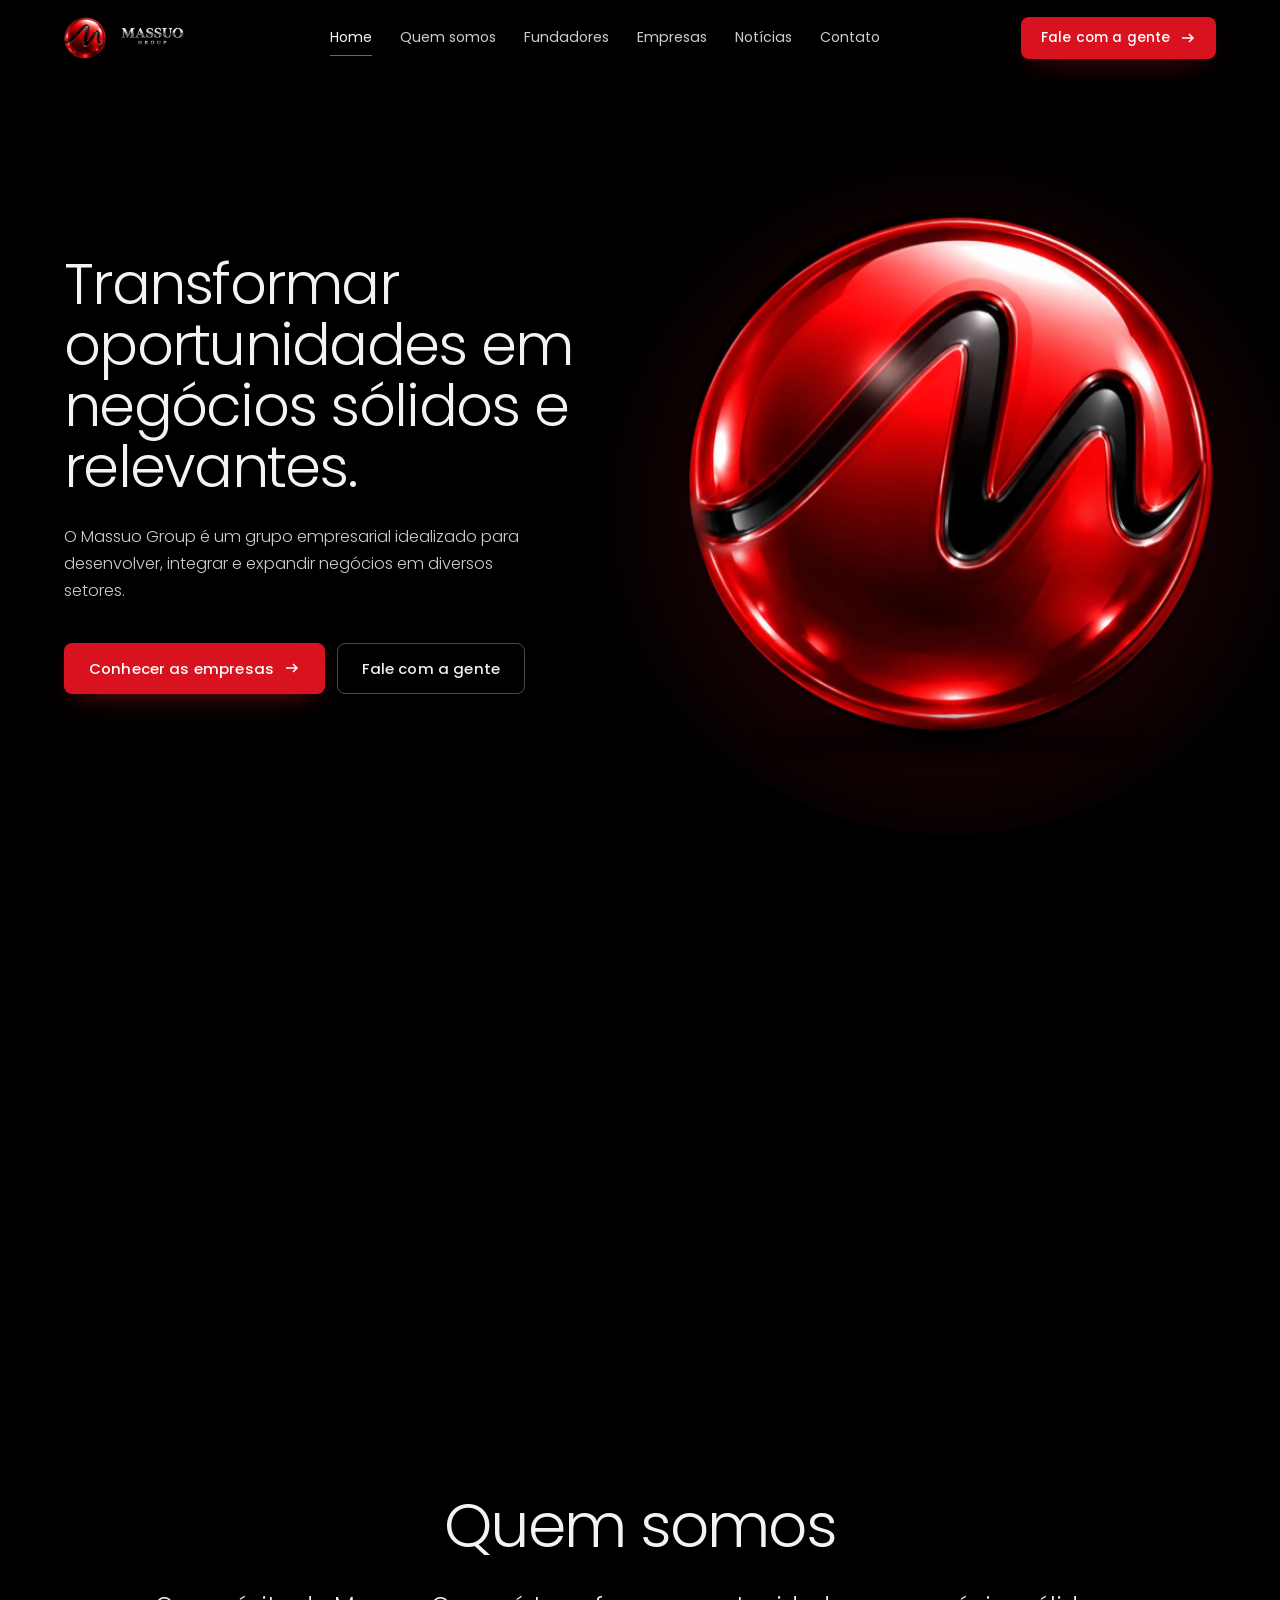
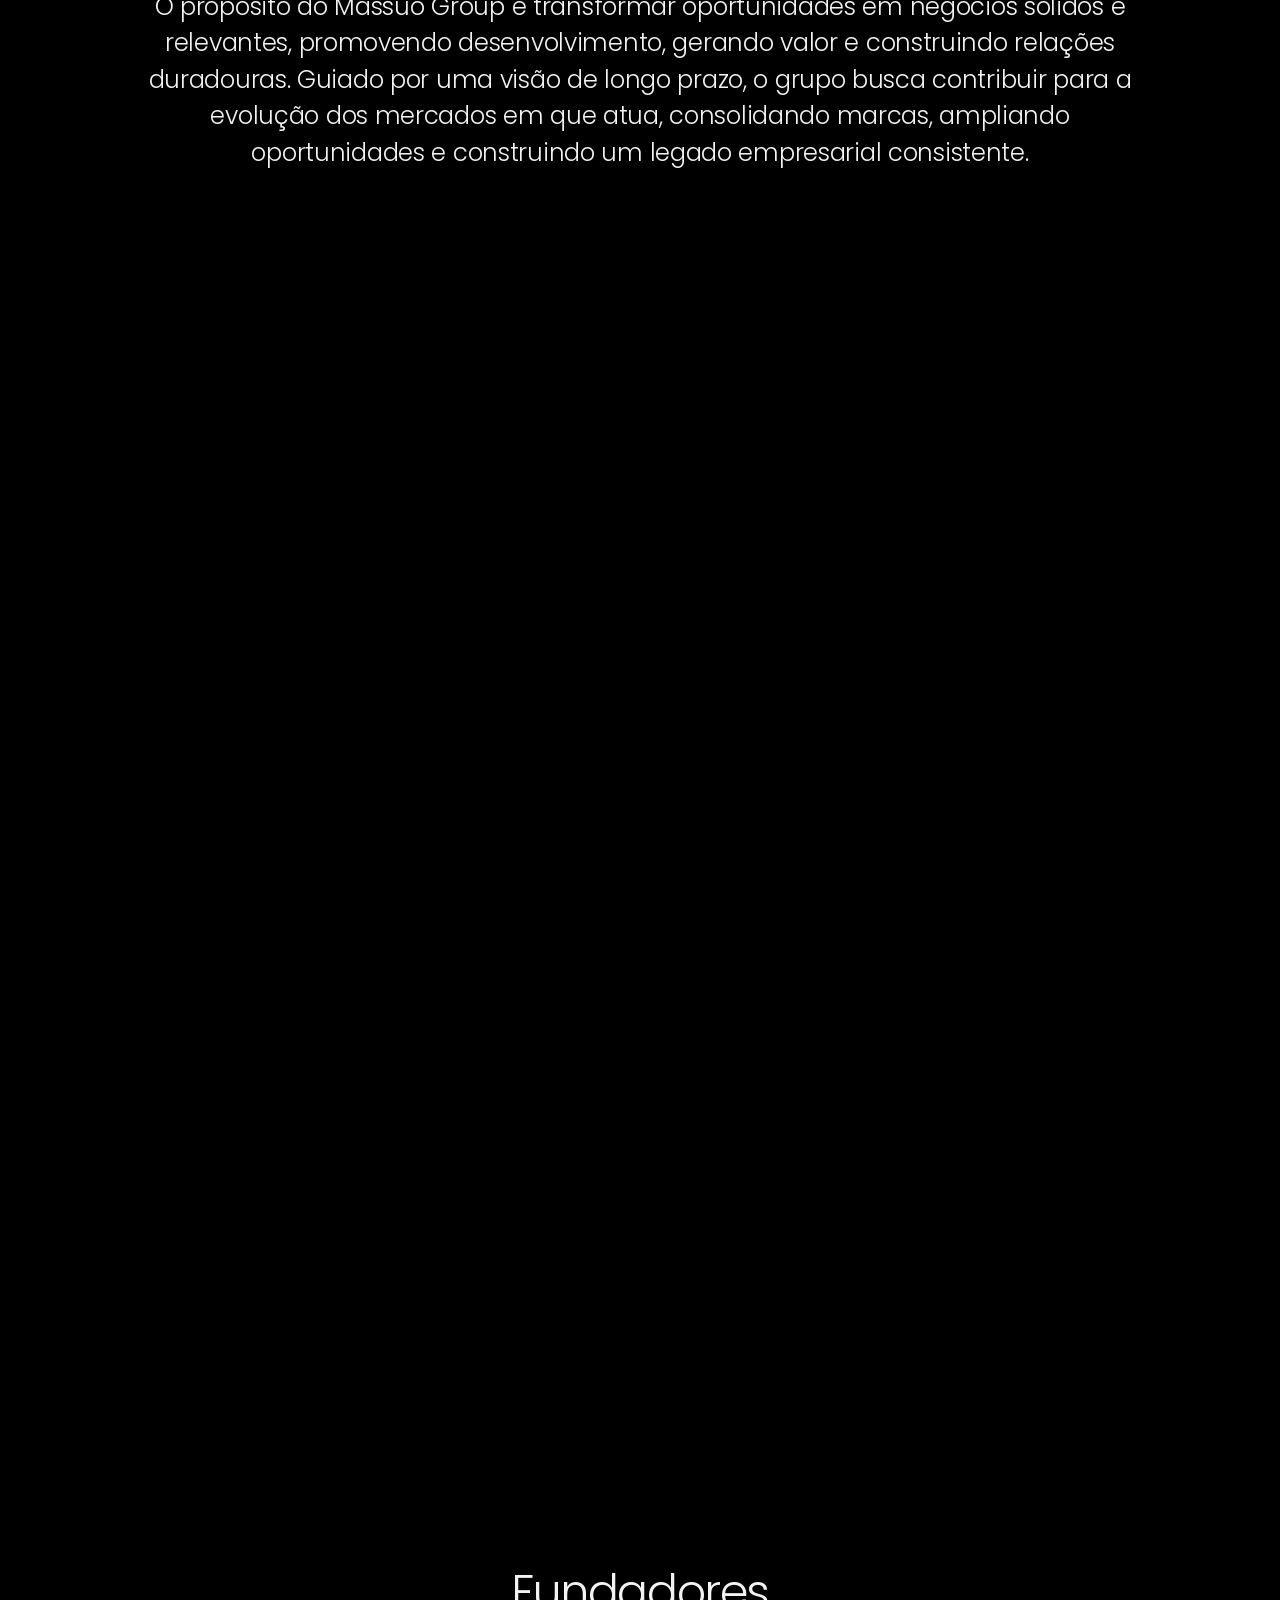
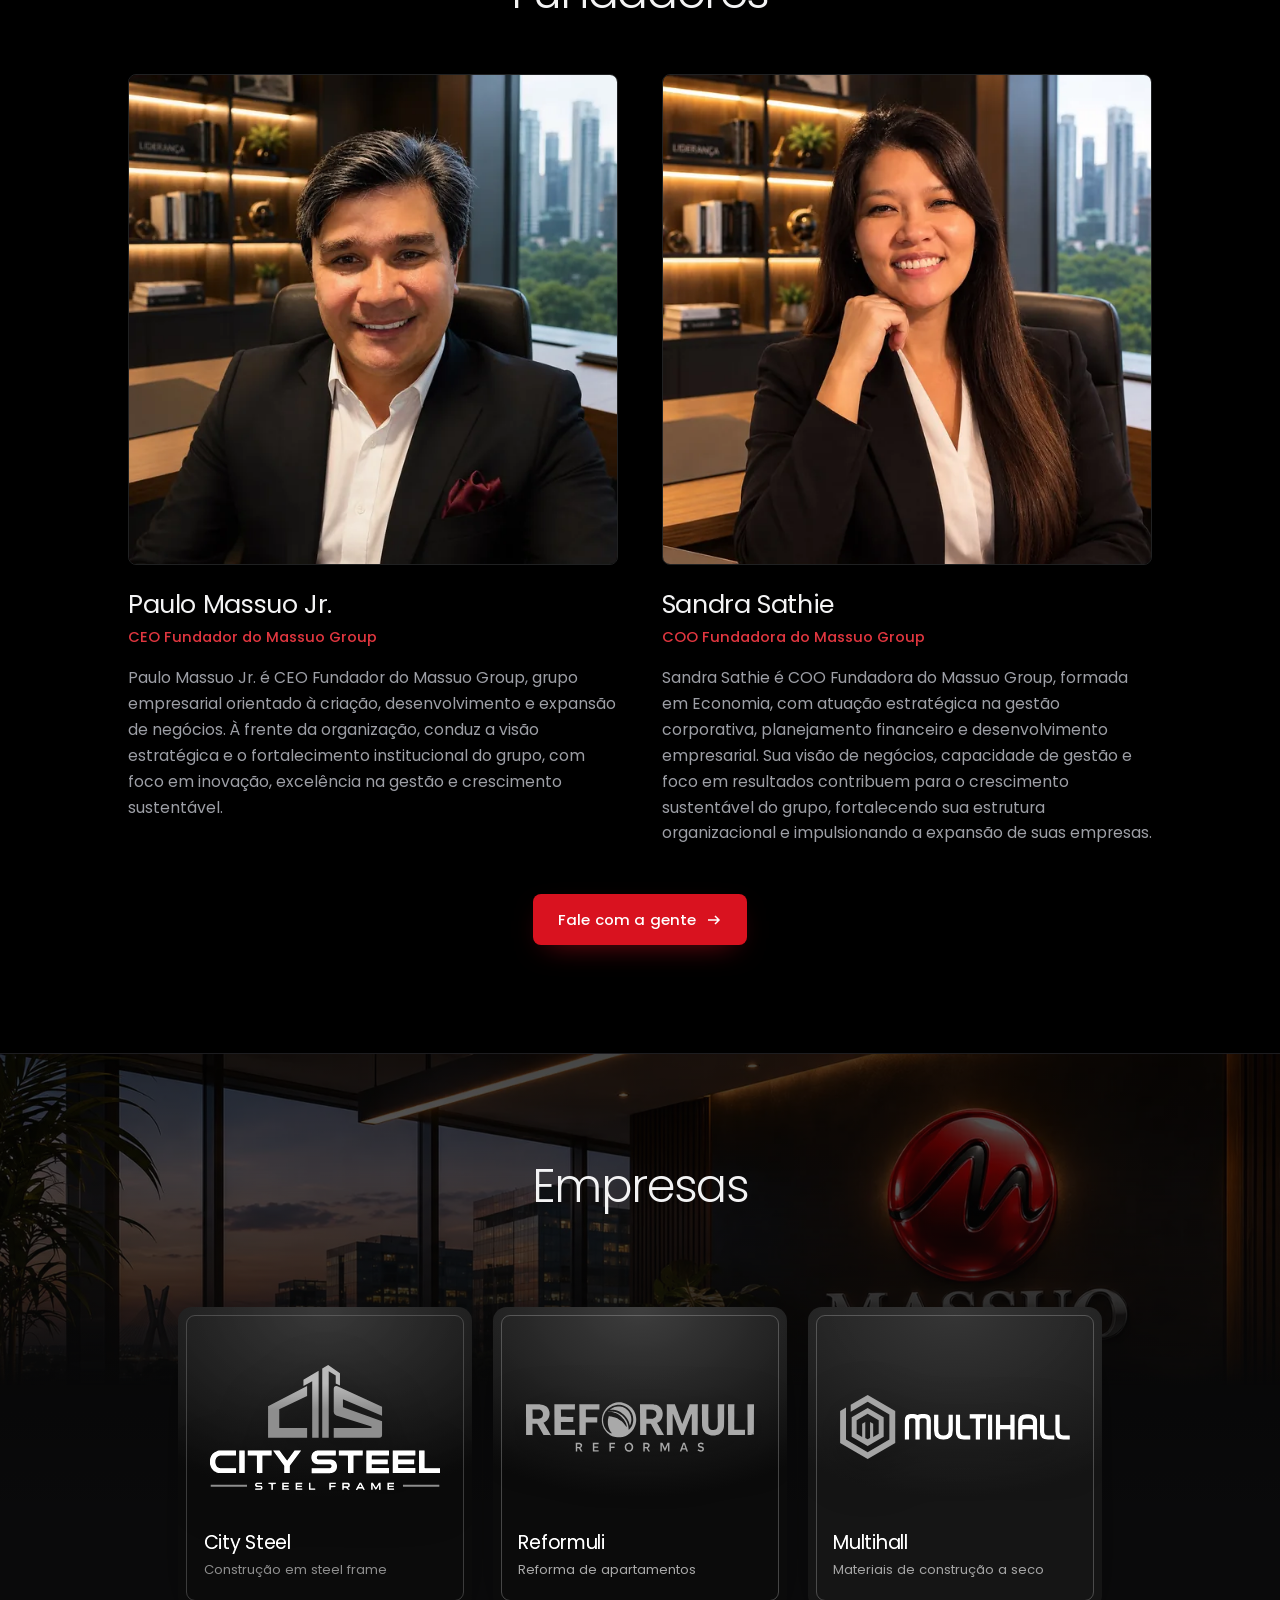
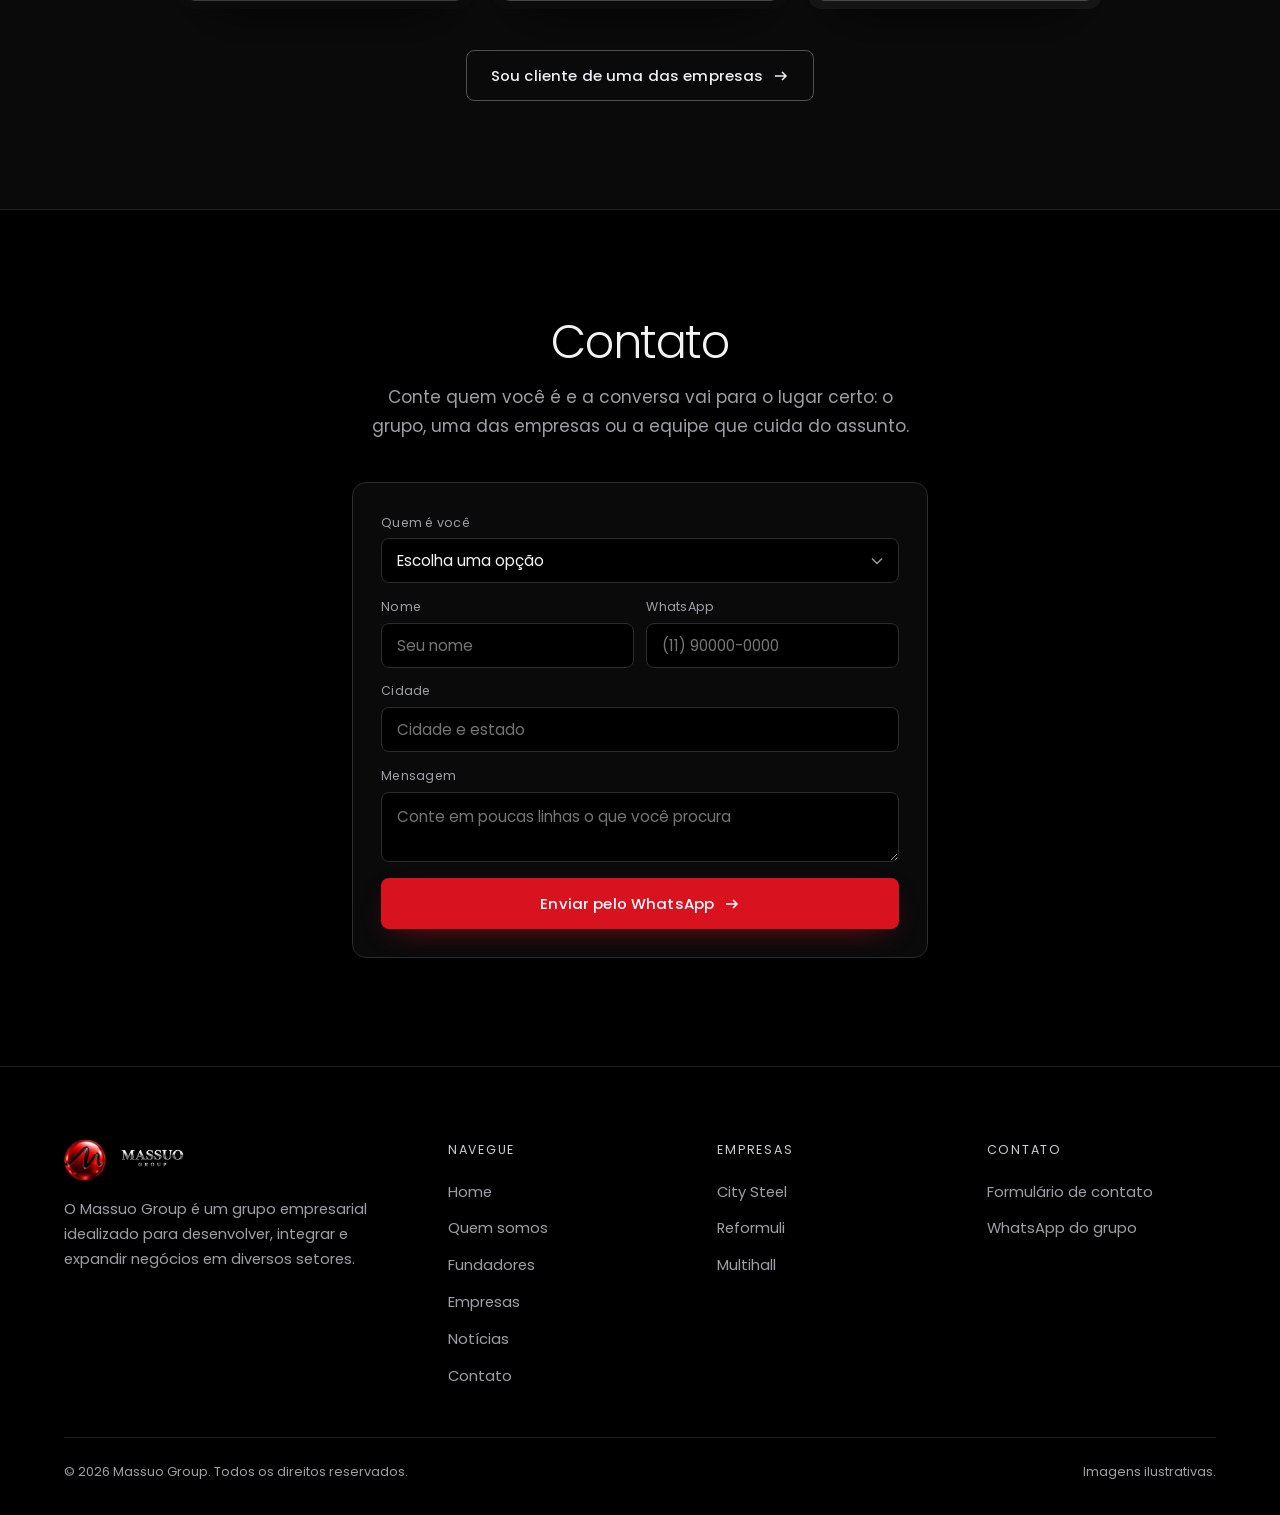
==== commit d4fdcd30: "fix: use the real Reformuli plan names on the company card Co-Authored-By: Claude Opus 5.5 <noreply@" ====
--- a/index.html
+++ b/index.html
@@ -30,7 +30,7 @@
 <link rel="preload" as="image" imagesrcset="/assets/img/esfera-poster-400.webp 400w, /assets/img/esfera-poster.webp 666w" imagesizes="(max-width:860px) 74vw, 44vw" fetchpriority="high">
 <script>document.documentElement.classList.add('js')</script>
 <style>@font-face{font-family:"Poppins";src:url(/assets/fonts/poppins-300.woff2) format("woff2");font-weight:300;font-display:swap}@font-face{font-family:"Poppins";src:url(/assets/fonts/poppins-400.woff2) format("woff2");font-weight:400;font-display:swap}@font-face{font-family:"Poppins";src:url(/assets/fonts/poppins-500.woff2) format("woff2");font-weight:500;font-display:swap}@font-face{font-family:"Poppins Reserva";src:local("Arial");size-adjust:112.5%;ascent-override:93%;descent-override:31%;line-gap-override:9%}:root{--bg:#000;--surface:#0a0a0b;--surface-2:#111113;--line:#1d1d20;--line-2:#2b2b30;--fg:#f3f3f4;--muted:#9d9fa6;--prata:#c9cdd3;--prata-hi:#eef0f3;--vermelho:#d9121f;--vermelho-hi:#ff2b2b;--vermelho-escuro:#5a0309;--prata-grad:linear-gradient(90deg,transparent,rgba(201,205,211,.9),transparent);--font:"Poppins","Poppins Reserva",Arial,sans-serif;--t-hero:clamp(2.35rem,4.5vw,4.45rem);--t-h2:clamp(2rem,3.6vw,3.4rem);--t-h3:clamp(1.3rem,1.9vw,1.85rem);--t-body:clamp(.98rem,.94rem + .2vw,1.06rem);--gutter:clamp(1.25rem,5vw,4.5rem);--maxw:1280px;--sec-py:clamp(5rem,12vh,9rem);--radius:8px;--ease:cubic-bezier(.2,.8,.3,1)}*,*::before,*::after{box-sizing:border-box}html{-webkit-text-size-adjust:100%;scroll-padding-top:5.5rem}body{margin:0;background:var(--bg);color:var(--fg);font:400 var(--t-body)/1.7 var(--font);-webkit-font-smoothing:antialiased;overflow-x:clip}img,svg,canvas{display:block;max-width:100%}a{color:inherit;text-decoration:none}button,input,select,textarea{font:inherit;color:inherit}h1,h2,h3,p,figure{margin:0}h1,h2{font-weight:300;letter-spacing:-.03em;line-height:1.06}h2{font-size:var(--t-h2)}h3{font-weight:400;letter-spacing:-.015em;line-height:1.2;font-size:var(--t-h3)}.wrap{width:100%;max-width:var(--maxw);margin-inline:auto;padding-inline:var(--gutter)}.sr{position:absolute;width:1px;height:1px;overflow:hidden;clip:rect(0 0 0 0);white-space:nowrap}:focus-visible{outline:2px solid var(--vermelho-hi);outline-offset:3px;border-radius:4px}::selection{background:var(--vermelho);color:#fff}.muted{color:var(--muted)}.btn{display:inline-flex;align-items:center;justify-content:center;gap:.6rem;height:3.2rem;padding:0 1.5rem;border-radius:var(--radius);font-weight:500;font-size:.93rem;letter-spacing:.01em;white-space:nowrap;border:1px solid transparent;cursor:pointer;transition:background-color .3s var(--ease),color .3s var(--ease),border-color .3s var(--ease),transform .3s var(--ease),box-shadow .3s var(--ease)}.btn svg{width:1rem;height:1rem;flex:none;transition:transform .3s var(--ease)}.btn:hover svg{transform:translateX(3px)}.btn--pri{background:var(--vermelho);color:#fff;box-shadow:0 10px 30px -14px rgba(217,18,31,.7)}.btn--pri:hover{background:var(--vermelho-hi);box-shadow:0 14px 34px -14px rgba(255,43,43,.75)}.btn--line{border-color:rgba(201,205,211,.35);color:var(--prata-hi)}.btn--line:hover{border-color:var(--prata-hi)}.btn--line .zapi{color:#25D366}.btn:active{transform:scale(.98)}.ctas{display:flex;flex-wrap:wrap;gap:.75rem}.zapi{width:1.1rem;height:1.1rem}.top{position:fixed;inset:0 0 auto 0;z-index:50;transition:background-color .4s var(--ease),border-color .4s var(--ease)}.top__in{display:grid;grid-template-columns:auto 1fr auto;align-items:center;gap:1.5rem;height:4.75rem}.top.solid{background:rgba(0,0,0,.78);-webkit-backdrop-filter:blur(14px);backdrop-filter:blur(14px);border-bottom:1px solid var(--line)}.brand{display:flex;align-items:center;gap:.65rem}.brand__esfera{width:2.1rem;height:2.1rem}.brand__nome{height:1.35rem;width:auto}.nav{display:flex;align-items:center;justify-content:center;gap:clamp(1rem,2.2vw,2.2rem)}.nav a{position:relative;padding:.4rem 0;font-size:.88rem;color:var(--prata);transition:color .3s var(--ease)}.nav a::after{content:"";position:absolute;left:0;right:0;bottom:0;height:1px;background:var(--vermelho-hi);transform:scaleX(0);transform-origin:left;transition:transform .35s var(--ease)}.nav a:hover,.nav a[aria-current="page"]{color:var(--fg)}.nav a:hover::after,.nav a[aria-current="page"]::after{transform:scaleX(1)}.top .btn{height:2.65rem;padding:0 1.2rem;font-size:.86rem}.nav__cta{display:none}.empresas>.wrap>.ctas{justify-content:center}.burger{display:none;width:2.8rem;height:2.8rem;border-radius:50%;border:1px solid var(--line-2);background:none;cursor:pointer;position:relative}.burger span{position:absolute;left:50%;width:1.1rem;height:1.5px;background:var(--fg);transform:translateX(-50%);transition:transform .35s var(--ease),top .35s var(--ease)}.burger span:first-child{top:42%}.burger span:last-child{top:58%}.menu-open .burger span:first-child{top:50%;transform:translateX(-50%) rotate(45deg)}.menu-open .burger span:last-child{top:50%;transform:translateX(-50%) rotate(-45deg)}.sec{position:relative;padding-block:var(--sec-py)}.sec--surface{background:var(--surface);border-top:1px solid var(--line);border-bottom:1px solid var(--line)}.sec__cab{max-width:46rem;margin-bottom:clamp(2.2rem,5vw,3.6rem)}.sec__cab p{margin-top:1rem;color:var(--muted);font-size:1.05rem}.sec__cab--centro{margin-inline:auto;text-align:center}.linha{height:1px;background:var(--prata-grad);opacity:.55}.hero{position:relative;min-height:100vh;min-height:100svh;display:flex;align-items:center;padding-block:7rem 4rem;overflow:hidden}.hero__in{display:grid;grid-template-columns:1.05fr 1fr;align-items:center;gap:clamp(2rem,5vw,5rem)}.hero h1{font-size:var(--t-hero);max-width:11em}.hero__p{margin-top:1.6rem;max-width:30rem;font-size:clamp(1.02rem,1.2vw,1.18rem);color:var(--prata);font-weight:300;line-height:1.65}.hero .ctas{margin-top:2.4rem}.esfera{position:relative;width:min(100%,78vh);aspect-ratio:1/1;margin-inline:auto;justify-self:end}.esfera::before{content:"";position:absolute;inset:-18%;border-radius:50%;pointer-events:none;background:radial-gradient(circle at 50% 55%,rgba(217,18,31,.34) 0%,rgba(217,18,31,.12) 38%,rgba(0,0,0,0) 68%)}.esfera::after{content:"";position:absolute;left:12%;right:12%;bottom:-6%;height:12%;border-radius:50%;pointer-events:none;background:radial-gradient(ellipse at 50% 50%,rgba(0,0,0,.9),rgba(0,0,0,0) 70%)}.esfera__poster,.esfera__canvas{position:absolute;inset:0;width:100%;height:100%}.esfera__poster img{width:100%;height:100%;object-fit:contain}.esfera__canvas{opacity:0;transition:opacity .9s var(--ease)}.esfera.live .esfera__canvas{opacity:1}.esfera.live .esfera__poster{opacity:0;transition:opacity .9s var(--ease) .15s}.hero__hint{position:absolute;left:var(--gutter);bottom:2rem;display:flex;align-items:center;gap:.7rem;font-size:.78rem;color:var(--muted);transition:opacity .5s}.hero__hint i{display:block;width:1px;height:2.2rem;background:linear-gradient(var(--prata),transparent);animation:hint 2.2s ease-in-out infinite}@keyframes hint{0%{transform:scaleY(0);transform-origin:top}50%{transform:scaleY(1);transform-origin:top}50.1%{transform-origin:bottom}100%{transform:scaleY(0);transform-origin:bottom}}.moved .hero__hint{opacity:0}.empresas{overflow:hidden}.sec__fundo{position:absolute;inset:0;z-index:0;pointer-events:none}.sec__fundo img{width:100%;height:100%;object-fit:cover;opacity:.16;-webkit-mask-image:linear-gradient(180deg,transparent 0%,#000 30%,#000 70%,transparent 100%);mask-image:linear-gradient(180deg,transparent 0%,#000 30%,#000 70%,transparent 100%)}.empresas>.wrap{position:relative;z-index:1}.quem__in{position:relative;z-index:1;display:grid;grid-template-columns:1fr 1.7fr;gap:clamp(2rem,6vw,6rem);align-items:start}.quem__lado{position:sticky;top:7rem}.quem__lado .ctas{margin-top:2rem}.quem__lado .linha{width:5rem;margin-top:1.6rem;background:linear-gradient(90deg,var(--vermelho),transparent);opacity:1}.manifesto{font-size:clamp(1.55rem,2.9vw,2.7rem);font-weight:300;line-height:1.38;letter-spacing:-.02em}.manifesto span{opacity:.42;transition:opacity .45s var(--ease)}.manifesto span.on{opacity:1}.fundador{display:grid;grid-template-columns:minmax(0,.9fr) minmax(0,1.1fr);gap:clamp(2rem,5vw,5rem);align-items:center;padding-block:clamp(2rem,4vw,3.5rem)}.fundador+.fundador{border-top:1px solid var(--line)}.fundador--inv .fundador__foto{order:2}.fundador__foto{position:relative;max-width:30rem;margin-inline:auto}.fundador__foto img{width:100%;height:auto;border-radius:var(--radius);border:1px solid rgba(201,205,211,.16)}.fundador__foto::after{content:"";position:absolute;left:1.2rem;right:1.2rem;bottom:-1.6rem;height:1.6rem;border-radius:50%;pointer-events:none;background:radial-gradient(ellipse at 50% 0%,rgba(0,0,0,.7),rgba(0,0,0,0) 70%)}.fundador__cargo{display:block;margin-top:.5rem;color:var(--prata);font-size:.95rem}.fundador__txt p{margin-top:1.3rem;color:var(--muted)}.fundador__txt p.proposito{color:var(--prata-hi);font-weight:300;font-size:1.08rem;padding-left:1.1rem;border-left:2px solid var(--vermelho)}.fundadores .ctas{justify-content:center;margin-top:clamp(2rem,4vw,3rem)}.fila{position:relative}.fila__topo{display:flex;align-items:end;justify-content:space-between;gap:1rem;margin-bottom:1rem}.fila__setas{display:flex;gap:.5rem}.fila__setas button{width:2.7rem;height:2.7rem;border-radius:50%;border:1px solid rgba(201,205,211,.35);background:none;color:var(--prata);opacity:.7;cursor:pointer;display:grid;place-items:center;transition:opacity .3s,border-color .3s}.fila__setas button:hover{opacity:1;border-color:var(--prata-hi)}.fila__setas button:disabled{opacity:.18;cursor:default}.fila__setas svg{width:1rem;height:1rem}.fila--cabe .fila__setas{display:none}.fila__trilho{display:flex;align-items:flex-start;gap:clamp(1rem,1.6vw,1.5rem);overflow-x:auto;scroll-snap-type:x mandatory;scroll-padding-inline:var(--gutter);padding:1.4rem var(--gutter) 2.6rem;margin-inline:calc(var(--gutter) * -1);scrollbar-width:none;overscroll-behavior-x:contain}.fila__trilho::-webkit-scrollbar{display:none}.fila--cabe .fila__trilho{justify-content:center;overflow:visible}.card{position:relative;flex:none;width:clamp(16rem,23vw,21rem);scroll-snap-align:start;border-radius:14px;overflow:hidden;background:radial-gradient(130% 90% at 50% 0%,var(--c1) 0%,var(--c2) 70%);color:#fff;box-shadow:0 24px 50px -30px rgba(0,0,0,.9);transform-origin:50% 60%;transition:transform .45s var(--ease),box-shadow .45s var(--ease)}.card::before{content:"";position:absolute;inset:8px;border:1px solid color-mix(in srgb,var(--ac) 38%,transparent);border-radius:9px;pointer-events:none;z-index:2}.card__logo{display:grid;place-items:center;aspect-ratio:4/3;padding:2.2rem 2rem 1rem}.card__logo img{width:100%;height:auto;max-height:100%;object-fit:contain;filter:drop-shadow(0 12px 22px rgba(0,0,0,.5));transition:transform .6s var(--ease)}.card__txt{padding:.2rem 1.6rem 1.7rem}.card__txt h3{font-size:1.2rem}.card__papel{display:block;margin-top:.3rem;font-size:.82rem;color:var(--ac)}.card__mais{display:grid;grid-template-rows:0fr;transition:grid-template-rows .45s var(--ease)}.card__mais>div{overflow:hidden}.card__mais p{padding-top:.8rem;font-size:.88rem;line-height:1.6;color:rgba(255,255,255,.78)}.card__ir{display:inline-flex;align-items:center;gap:.4rem;margin-top:1rem;font-size:.78rem;font-weight:500;letter-spacing:.1em;color:var(--ac)}.card__ir svg{width:.9rem;height:.9rem}.card:hover,.card:focus-within{transform:scale(1.05);box-shadow:0 40px 70px -32px rgba(0,0,0,.95);z-index:3}.card:hover .card__logo img{transform:scale(1.04)}.card:hover .card__mais,.card:focus-within .card__mais{grid-template-rows:1fr}.card>a{position:absolute;inset:0;z-index:4}.contato__in{display:grid;grid-template-columns:minmax(0,.9fr) minmax(0,1.1fr);gap:clamp(2rem,5vw,5rem);align-items:start}.contato__lado p{margin-top:1rem;color:var(--muted);max-width:28rem}.contato__lado .ctas{margin-top:1.8rem}.form{display:grid;grid-template-columns:1fr 1fr;gap:.8rem;padding:clamp(1.2rem,2.2vw,1.8rem);border:1px solid var(--line-2);border-radius:14px;background:var(--surface)}.field{display:flex;flex-direction:column;gap:.35rem}.field--full{grid-column:1/-1}.field label{font-size:.78rem;color:var(--muted);letter-spacing:.02em}.field input,.field select,.field textarea{width:100%;height:2.8rem;padding:0 .9rem;border-radius:var(--radius);border:1px solid var(--line-2);background:var(--bg);font-size:.95rem;transition:border-color .3s var(--ease)}.field textarea{height:4.4rem;padding:.7rem .9rem;resize:vertical}.field select{appearance:none;-webkit-appearance:none;background-image:url("data:image/svg+xml,%3Csvg xmlns='http://www.w3.org/2000/svg' width='12' height='8' fill='none'%3E%3Cpath d='M1 1.5l5 5 5-5' stroke='%239d9fa6' stroke-width='1.4'/%3E%3C/svg%3E");background-repeat:no-repeat;background-position:right .9rem center;padding-right:2.4rem}.field input:focus,.field select:focus,.field textarea:focus{outline:none;border-color:var(--vermelho-hi)}.form .btn{grid-column:1/-1;width:100%;margin-top:.2rem}.rota{grid-column:1/-1;display:none;gap:.5rem;align-items:center;flex-wrap:wrap;padding:.8rem .9rem;border:1px solid var(--line-2);border-radius:var(--radius);background:rgba(217,18,31,.06)}.rota.ver{display:flex}.rota span{font-size:.85rem;color:var(--prata);margin-right:.3rem}.rota a{display:inline-flex;align-items:center;gap:.35rem;height:2.1rem;padding:0 .8rem;border-radius:999px;border:1px solid rgba(201,205,211,.35);font-size:.82rem;color:var(--fg);transition:border-color .3s,background-color .3s}.rota a:hover{border-color:var(--prata-hi);background:rgba(255,255,255,.04)}.rota a svg{width:.8rem;height:.8rem}.pagina{padding-top:9.5rem}.vazio{max-width:40rem;padding:clamp(1.6rem,3vw,2.4rem);border:1px solid var(--line-2);border-radius:14px;background:var(--surface)}.vazio h2{font-size:var(--t-h3);font-weight:400;letter-spacing:-.015em}.vazio p{margin-top:.6rem;color:var(--muted)}.vazio .ctas{margin-top:1.6rem}.noticia{display:grid;grid-template-columns:8rem 1fr;gap:1.5rem;padding-block:1.6rem;border-top:1px solid var(--line)}.noticia time{color:var(--muted);font-size:.9rem}.noticia p{margin-top:.5rem;color:var(--muted)}.foot{border-top:1px solid var(--line);padding:clamp(3rem,6vw,4.5rem) 0 2rem;background:var(--bg)}.foot__grid{display:grid;grid-template-columns:1.5fr 1fr 1fr 1fr;gap:2.5rem}.foot__brand .brand{margin-bottom:1rem}.foot__brand p{color:var(--muted);font-size:.92rem;max-width:22rem}.foot__h{font-size:.78rem;letter-spacing:.14em;color:var(--prata);margin-bottom:1rem;text-transform:uppercase}.foot ul{list-style:none;margin:0;padding:0;display:grid;gap:.5rem}.foot ul a{color:var(--muted);font-size:.92rem;transition:color .3s}.foot ul a:hover{color:var(--fg)}.foot__end{display:flex;justify-content:space-between;gap:1rem;flex-wrap:wrap;margin-top:3rem;padding-top:1.4rem;border-top:1px solid var(--line);font-size:.8rem;color:var(--muted)}.zap{position:fixed;right:1.1rem;bottom:1.1rem;z-index:40;display:grid;place-items:center;width:3.5rem;height:3.5rem;border-radius:50%;background:#25D366;color:#fff;box-shadow:0 12px 30px -10px rgba(37,211,102,.6);transition:transform .3s var(--ease),opacity .4s var(--ease)}.zap svg{width:1.8rem;height:1.8rem}.zap:hover{transform:translateY(-2px)}.js .zap{opacity:0;transform:translateY(12px);pointer-events:none}.js .zap.ver{opacity:1;transform:none;pointer-events:auto}.thanks{min-height:100vh;min-height:100svh;display:grid;place-items:center;text-align:center;padding:2rem}.thanks .brand{justify-content:center;margin-bottom:2.2rem}.thanks h1{font-size:clamp(1.8rem,4vw,2.8rem)}.thanks p{margin-top:1rem;color:var(--muted)}.spin{width:2.6rem;height:2.6rem;margin:2rem auto;border-radius:50%;border:1.5px solid var(--line-2);border-top-color:var(--vermelho-hi);animation:spin 1s linear infinite}@keyframes spin{to{transform:rotate(360deg)}}.thanks .ctas{justify-content:center;margin-top:1rem}.js .rv{opacity:0;transform:translate3d(0,24px,0);transition:opacity .9s var(--ease),transform 1s var(--ease)}.js .rv.in{opacity:1;transform:none}.js .rv[data-d="1"]{transition-delay:.08s}.js .rv[data-d="2"]{transition-delay:.16s}.js .rv[data-d="3"]{transition-delay:.24s}@media (max-width:1060px){.hero__in{grid-template-columns:1fr 1fr}.quem__in{grid-template-columns:1fr}.quem__lado{position:static}.foot__grid{grid-template-columns:1fr 1fr}}@media (max-width:860px){.nav{display:none}.burger{display:block;justify-self:end}.top__in{grid-template-columns:auto 1fr auto}.top .btn{display:none}.menu-open .nav{display:flex;position:fixed;inset:4.75rem 0 auto 0;flex-direction:column;align-items:stretch;gap:.2rem;padding:1rem var(--gutter) 1.6rem;background:var(--bg);border-bottom:1px solid var(--line)}.menu-open .nav a{display:block;text-align:center;padding:.85rem 1rem;font-size:1rem}.menu-open .nav a::after{display:none}.menu-open .nav .nav__cta{display:flex;margin-top:.6rem;height:3.1rem;color:#fff;font-size:.95rem}.menu-open .top{background:var(--bg)}.foot{padding-bottom:5rem}.hero{padding-top:6rem;text-align:center}.hero__in{grid-template-columns:1fr;gap:1.6rem}.esfera{order:-1;width:min(70vw,52vh);justify-self:center}.hero h1{margin-inline:auto}.hero__p{margin-inline:auto}.hero .ctas{justify-content:center}.hero__hint{display:none}.fundador,.fundador--inv{grid-template-columns:1fr;text-align:center}.fundador--inv .fundador__foto{order:0}.fundador__foto{max-width:24rem}.fundador__txt p.proposito{text-align:left}.sec__cab{text-align:center;margin-inline:auto}.fila__topo{justify-content:center;text-align:center}.fila__setas{display:none}.card{width:72vw}.card__mais{grid-template-rows:1fr}.card:hover,.card:focus-within{transform:none}.fila--cabe .fila__trilho{justify-content:flex-start;overflow-x:auto}.contato__in{grid-template-columns:1fr}.contato__lado{text-align:center}.contato__lado p{margin-inline:auto}.contato__lado .ctas{justify-content:center}.quem__lado{text-align:center}.quem__lado .linha{margin-inline:auto}.quem__lado .ctas{justify-content:center}.manifesto{text-align:center}.foot__grid{grid-template-columns:1fr;text-align:center}.foot__brand .brand{justify-content:center}.foot__brand p{margin-inline:auto}.foot__end{justify-content:center;text-align:center}.noticia{grid-template-columns:1fr;gap:.3rem}.vazio{margin-inline:auto;text-align:center}.vazio .ctas{justify-content:center}.pagina .sec__cab{text-align:center}}@media (max-width:600px){.form{grid-template-columns:1fr}.ctas{display:grid;grid-template-columns:minmax(0,max-content);width:fit-content;max-width:100%;margin-inline:auto}.ctas>*{width:100%;justify-content:center;text-align:center}.btn{padding:0 1.25rem;font-size:.9rem}.brand__nome{height:1.15rem}.esfera{width:min(74vw,46vh)}}@media (hover:none){.card__mais{grid-template-rows:1fr}.card:hover{transform:none}}@media (prefers-reduced-motion:reduce){.js .rv{opacity:1;transform:none;transition:none}.manifesto span{opacity:1;transition:none}.hero__hint i{animation:none}.esfera__canvas,.esfera__poster{transition:none}.card,.card__mais,.card__logo img{transition:none}}.empresas .sec__fundo{inset:0 0 auto 0;height:clamp(25rem,66vh,40rem)}.empresas .sec__fundo img{object-position:50% 0%!important;opacity:.72;-webkit-mask-image:linear-gradient(180deg,#000 38%,transparent);mask-image:linear-gradient(180deg,#000 38%,transparent)}.empresas .sec__fundo::after{content:"";position:absolute;inset:0;background:linear-gradient(180deg,rgba(0,0,0,.62) 0%,rgba(0,0,0,.34) 46%,rgba(0,0,0,0) 80%)}.empresas .wrap{position:relative;z-index:1}.empresas .sec__cab p{color:var(--prata-hi,#e6e6e6)}.brand__esfera{width:2.6rem;height:2.6rem}@media (max-width:900px){.empresas .sec__fundo::after{background:linear-gradient(180deg,rgba(0,0,0,.72),rgba(0,0,0,.35) 70%,rgba(0,0,0,0))}.brand__esfera{width:2.3rem;height:2.3rem}}@media (max-width:900px){.empresas .sec__fundo img{object-position:0% 0%!important}}.quem{position:relative;clip-path:inset(0);background:#000}.js .quem{height:240vh}.quem__palco{position:sticky;top:0;z-index:1;display:flex;align-items:center;min-height:100vh;min-height:100svh;padding-block:5.5rem 2.5rem}.quem .sec__fundo{position:fixed;inset:0}.js .quem .sec__fundo{visibility:hidden}.js .quem.perto .sec__fundo{visibility:visible}.quem .sec__fundo img{opacity:1;-webkit-mask-image:none;mask-image:none}.quem .sec__fundo::after{content:"";position:absolute;inset:0;background:radial-gradient(90% 80% at 50% 50%,rgba(0,0,0,.82) 0%,rgba(0,0,0,.72) 55%,rgba(0,0,0,.6) 100%)}.quem__in{position:relative;z-index:1;display:block;text-align:center}.quem h2{font-size:clamp(2.5rem,4.8vw,4.5rem)}.manifesto{max-width:62rem;margin:clamp(1.2rem,3.4vh,2.4rem) auto 0;font-size:clamp(1.14rem,1.9vw,1.8rem);line-height:1.5;letter-spacing:-.012em;text-wrap:pretty}.manifesto span{opacity:.5}@media (prefers-reduced-motion:reduce){.js .quem{height:auto}}.fundadores__grade{display:grid;grid-template-columns:repeat(2,minmax(0,1fr));gap:clamp(1.6rem,3.4vw,3.4rem);max-width:64rem;margin-inline:auto}.fundador{display:flex;flex-direction:column;align-items:stretch;gap:0;padding:0;border:0}.fundador+.fundador{border-top:0}.fundador__foto{max-width:none;width:100%;margin:0}.fundador__foto::after{display:none}.fundador__foto img{display:block;width:100%;aspect-ratio:1/1;object-fit:cover}.fundador__txt{padding-top:1.5rem}.fundador__txt h3{font-size:clamp(1.45rem,2vw,1.85rem);font-weight:400;letter-spacing:-.015em}.fundador__cargo{margin-top:.35rem;color:#e0363f;font-size:.92rem;font-weight:500}.fundador__txt p{margin-top:.95rem;font-size:.98rem;line-height:1.65}@media (max-width:860px){.fundadores__grade{grid-template-columns:1fr;gap:2.8rem;max-width:30rem}.fundador,.fundador--inv{display:flex;text-align:center}.fundador__foto{max-width:none}}.quem__palco{align-items:flex-end;padding-block:5.5rem clamp(2rem,6.5vh,4.2rem)}.quem .sec__fundo{background:#000}.quem .sec__fundo::after{background:linear-gradient(180deg,rgba(0,0,0,.28) 0%,rgba(0,0,0,.34) 38%,rgba(0,0,0,.84) 57%,rgba(0,0,0,.9) 100%)}.empresas .sec__fundo img{-webkit-mask-image:linear-gradient(180deg,#000 20%,transparent 56%);mask-image:linear-gradient(180deg,#000 20%,transparent 56%)}@media (max-width:860px){.quem .sec__fundo img{height:54%;margin-top:4.5rem;object-position:50% 0%!important}.quem .sec__fundo::after{background:linear-gradient(180deg,rgba(0,0,0,.2) 0%,rgba(0,0,0,.28) 34%,rgba(0,0,0,.92) 52%,#000 62%)}.quem h2{font-size:clamp(2.1rem,9vw,3rem)}.manifesto{font-size:clamp(1rem,4.3vw,1.3rem);line-height:1.46}}.quem__palco{padding-block:5.5rem clamp(1.3rem,3.2vh,2.4rem)}.contato__in{display:block;max-width:44rem;margin-inline:auto}.contato__lado{text-align:center;margin-bottom:clamp(1.6rem,3.5vw,2.6rem)}.contato__lado p{max-width:41rem;margin:1rem auto 0;text-wrap:balance}.card{filter:grayscale(1) brightness(1.08);transition:transform .55s var(--ease),box-shadow .55s var(--ease),filter .5s var(--ease)}.card:hover,.card:focus-within,.card.cor{filter:none}@media (prefers-reduced-motion:reduce){.card{transition:none}}</style>
-<script type="application/ld+json">{"@context":"https://schema.org","@graph":[{"@type":"Organization","@id":"https://massuogroup.vercel.app/#organizacao","name":"Massuo Group","description":"O Massuo Group é um grupo empresarial idealizado para desenvolver, integrar e expandir negócios em diversos setores.","url":"https://massuogroup.vercel.app/","logo":{"@type":"ImageObject","url":"https://massuogroup.vercel.app/assets/img/completo-600.webp"},"image":"https://massuogroup.vercel.app/assets/img/og-image.jpg","founder":[{"@id":"https://massuogroup.vercel.app/#paulo-massuo"},{"@id":"https://massuogroup.vercel.app/#sandra-sathie"}],"subOrganization":[{"@type":"Organization","name":"City Steel","url":"https://citysteel.vercel.app","description":"Construção em steel frame do projeto à entrega, com engenharia que acompanha a obra e equipe própria de execução. Também é uma franquia.","parentOrganization":{"@id":"https://massuogroup.vercel.app/#organizacao"}},{"@type":"Organization","name":"Reformuli","url":"https://reformuli.vercel.app","description":"Reforma de apartamentos entregues pela construtora, em três planos de acabamento: simples, médio e alto. Também é uma franquia.","parentOrganization":{"@id":"https://massuogroup.vercel.app/#organizacao"}},{"@type":"Organization","name":"Multihall","url":"https://multihall.vercel.app","description":"Revenda de materiais para construção a seco: steel frame, telhados, divisórias e forros em drywall, e fornecimento para empreendimentos. Também é uma franquia.","parentOrganization":{"@id":"https://massuogroup.vercel.app/#organizacao"}}],"slogan":"Transformar oportunidades em negócios sólidos e relevantes.","contactPoint":{"@type":"ContactPoint","telephone":"+55 24 99859-3556","contactType":"customer service","availableLanguage":"pt-BR"}},{"@type":"Person","@id":"https://massuogroup.vercel.app/#paulo-massuo","name":"Paulo Massuo Jr.","jobTitle":"CEO Fundador","worksFor":{"@id":"https://massuogroup.vercel.app/#organizacao"},"image":"https://massuogroup.vercel.app/assets/img/paulo-massuo-900.webp","description":"Paulo Massuo Jr. é CEO Fundador do Massuo Group, grupo empresarial orientado à criação, desenvolvimento e expansão de negócios. À frente da organização, conduz a visão estratégica e o fortalecimento institucional do grupo, com foco em inovação, excelência na gestão e crescimento sustentável."},{"@type":"Person","@id":"https://massuogroup.vercel.app/#sandra-sathie","name":"Sandra Sathie","jobTitle":"COO Fundadora","worksFor":{"@id":"https://massuogroup.vercel.app/#organizacao"},"image":"https://massuogroup.vercel.app/assets/img/sandra-sathie-900.webp","description":"Sandra Sathie é COO Fundadora do Massuo Group, formada em Economia, com atuação estratégica na gestão corporativa, planejamento financeiro e desenvolvimento empresarial. Sua visão de negócios, capacidade de gestão e foco em resultados contribuem para o crescimento sustentável do grupo, fortalecendo sua estrutura organizacional e impulsionando a expansão de suas empresas."},{"@type":"WebSite","@id":"https://massuogroup.vercel.app/#site","url":"https://massuogroup.vercel.app/","name":"Massuo Group","inLanguage":"pt-BR","publisher":{"@id":"https://massuogroup.vercel.app/#organizacao"}},{"@type":"WebPage","@id":"https://massuogroup.vercel.app/#pagina","url":"https://massuogroup.vercel.app/","name":"Massuo Group | Grupo empresarial: City Steel, Reformuli e Multihall","description":"O Massuo Group é um grupo empresarial idealizado para desenvolver, integrar e expandir negócios em diversos setores. Fundado por Paulo Massuo Jr. e Sandra Sathie, reúne a City Steel, a Reformuli e a Multihall.","isPartOf":{"@id":"https://massuogroup.vercel.app/#site"},"about":{"@id":"https://massuogroup.vercel.app/#organizacao"},"inLanguage":"pt-BR","primaryImageOfPage":{"@type":"ImageObject","url":"https://massuogroup.vercel.app/assets/img/og-image.jpg","width":1200,"height":630}}]}</script>
+<script type="application/ld+json">{"@context":"https://schema.org","@graph":[{"@type":"Organization","@id":"https://massuogroup.vercel.app/#organizacao","name":"Massuo Group","description":"O Massuo Group é um grupo empresarial idealizado para desenvolver, integrar e expandir negócios em diversos setores.","url":"https://massuogroup.vercel.app/","logo":{"@type":"ImageObject","url":"https://massuogroup.vercel.app/assets/img/completo-600.webp"},"image":"https://massuogroup.vercel.app/assets/img/og-image.jpg","founder":[{"@id":"https://massuogroup.vercel.app/#paulo-massuo"},{"@id":"https://massuogroup.vercel.app/#sandra-sathie"}],"subOrganization":[{"@type":"Organization","name":"City Steel","url":"https://citysteel.vercel.app","description":"Construção em steel frame do projeto à entrega, com engenharia que acompanha a obra e equipe própria de execução. Também é uma franquia.","parentOrganization":{"@id":"https://massuogroup.vercel.app/#organizacao"}},{"@type":"Organization","name":"Reformuli","url":"https://reformuli.vercel.app","description":"Reforma de apartamentos entregues pela construtora, em três planos: Essencial, Confort e Premium. Também é uma franquia.","parentOrganization":{"@id":"https://massuogroup.vercel.app/#organizacao"}},{"@type":"Organization","name":"Multihall","url":"https://multihall.vercel.app","description":"Revenda de materiais para construção a seco: steel frame, telhados, divisórias e forros em drywall, e fornecimento para empreendimentos. Também é uma franquia.","parentOrganization":{"@id":"https://massuogroup.vercel.app/#organizacao"}}],"slogan":"Transformar oportunidades em negócios sólidos e relevantes.","contactPoint":{"@type":"ContactPoint","telephone":"+55 24 99859-3556","contactType":"customer service","availableLanguage":"pt-BR"}},{"@type":"Person","@id":"https://massuogroup.vercel.app/#paulo-massuo","name":"Paulo Massuo Jr.","jobTitle":"CEO Fundador","worksFor":{"@id":"https://massuogroup.vercel.app/#organizacao"},"image":"https://massuogroup.vercel.app/assets/img/paulo-massuo-900.webp","description":"Paulo Massuo Jr. é CEO Fundador do Massuo Group, grupo empresarial orientado à criação, desenvolvimento e expansão de negócios. À frente da organização, conduz a visão estratégica e o fortalecimento institucional do grupo, com foco em inovação, excelência na gestão e crescimento sustentável."},{"@type":"Person","@id":"https://massuogroup.vercel.app/#sandra-sathie","name":"Sandra Sathie","jobTitle":"COO Fundadora","worksFor":{"@id":"https://massuogroup.vercel.app/#organizacao"},"image":"https://massuogroup.vercel.app/assets/img/sandra-sathie-900.webp","description":"Sandra Sathie é COO Fundadora do Massuo Group, formada em Economia, com atuação estratégica na gestão corporativa, planejamento financeiro e desenvolvimento empresarial. Sua visão de negócios, capacidade de gestão e foco em resultados contribuem para o crescimento sustentável do grupo, fortalecendo sua estrutura organizacional e impulsionando a expansão de suas empresas."},{"@type":"WebSite","@id":"https://massuogroup.vercel.app/#site","url":"https://massuogroup.vercel.app/","name":"Massuo Group","inLanguage":"pt-BR","publisher":{"@id":"https://massuogroup.vercel.app/#organizacao"}},{"@type":"WebPage","@id":"https://massuogroup.vercel.app/#pagina","url":"https://massuogroup.vercel.app/","name":"Massuo Group | Grupo empresarial: City Steel, Reformuli e Multihall","description":"O Massuo Group é um grupo empresarial idealizado para desenvolver, integrar e expandir negócios em diversos setores. Fundado por Paulo Massuo Jr. e Sandra Sathie, reúne a City Steel, a Reformuli e a Multihall.","isPartOf":{"@id":"https://massuogroup.vercel.app/#site"},"about":{"@id":"https://massuogroup.vercel.app/#organizacao"},"inLanguage":"pt-BR","primaryImageOfPage":{"@type":"ImageObject","url":"https://massuogroup.vercel.app/assets/img/og-image.jpg","width":1200,"height":630}}]}</script>
 
 </head>
 <body>
@@ -99,7 +99,7 @@
       <div class="sec__cab sec__cab--centro">
         <h2 class="rv">Empresas</h2>
       </div>
-      <div class="fila rv" data-d="2" data-fila><div class="fila__topo"><span class="sr">Empresas do grupo</span><div class="fila__setas"><button type="button" data-ant aria-label="Anteriores"><svg viewBox="0 0 16 16" fill="none" aria-hidden="true"><path d="M14 8H3M7 4L3 8l4 4" stroke="currentColor" stroke-width="1.5"/></svg></button><button type="button" data-prox aria-label="Próximos"><svg viewBox="0 0 16 16" fill="none" aria-hidden="true"><path d="M2 8h11M9 4l4 4-4 4" stroke="currentColor" stroke-width="1.5"/></svg></button></div></div><div class="fila__trilho"><article class="card" style="--c1:#6b2a06;--c2:#0a0a0b;--ac:#FF6A13"><div class="card__logo"><img src="/assets/img/logos/citysteel.svg" alt="City Steel" width="577" height="314" loading="lazy"></div><div class="card__txt"><h3>City Steel</h3><span class="card__papel">Construção em steel frame</span><div class="card__mais"><div><p>Construção em steel frame do projeto à entrega, com engenharia que acompanha a obra e equipe própria de execução. Também é uma franquia.</p><span class="card__ir">CONHECER <svg viewBox="0 0 16 16" fill="none" aria-hidden="true"><path d="M2 8h11M9 4l4 4-4 4" stroke="currentColor" stroke-width="1.5"/></svg></span></div></div></div><a href="https://citysteel.vercel.app" target="_blank" rel="noopener" aria-label="Conhecer a City Steel (abre em outra guia)"></a></article><article class="card" style="--c1:#4d3716;--c2:#0b0a08;--ac:#c9974f"><div class="card__logo"><img src="/assets/img/logos/reformuli.svg" alt="Reformuli" width="5669" height="1235" loading="lazy"></div><div class="card__txt"><h3>Reformuli</h3><span class="card__papel">Reforma de apartamentos</span><div class="card__mais"><div><p>Reforma de apartamentos entregues pela construtora, em três planos de acabamento: simples, médio e alto. Também é uma franquia.</p><span class="card__ir">CONHECER <svg viewBox="0 0 16 16" fill="none" aria-hidden="true"><path d="M2 8h11M9 4l4 4-4 4" stroke="currentColor" stroke-width="1.5"/></svg></span></div></div></div><a href="https://reformuli.vercel.app" target="_blank" rel="noopener" aria-label="Conhecer a Reformuli (abre em outra guia)"></a></article><article class="card" style="--c1:#1f3366;--c2:#0d1426;--ac:#f58a1f"><div class="card__logo"><img src="/assets/img/logos/multihall.svg" alt="Multihall" width="6254" height="1732" loading="lazy"></div><div class="card__txt"><h3>Multihall</h3><span class="card__papel">Materiais de construção a seco</span><div class="card__mais"><div><p>Revenda de materiais para construção a seco: steel frame, telhados, divisórias e forros em drywall, e fornecimento para empreendimentos. Também é uma franquia.</p><span class="card__ir">CONHECER <svg viewBox="0 0 16 16" fill="none" aria-hidden="true"><path d="M2 8h11M9 4l4 4-4 4" stroke="currentColor" stroke-width="1.5"/></svg></span></div></div></div><a href="https://multihall.vercel.app" target="_blank" rel="noopener" aria-label="Conhecer a Multihall (abre em outra guia)"></a></article></div></div>
+      <div class="fila rv" data-d="2" data-fila><div class="fila__topo"><span class="sr">Empresas do grupo</span><div class="fila__setas"><button type="button" data-ant aria-label="Anteriores"><svg viewBox="0 0 16 16" fill="none" aria-hidden="true"><path d="M14 8H3M7 4L3 8l4 4" stroke="currentColor" stroke-width="1.5"/></svg></button><button type="button" data-prox aria-label="Próximos"><svg viewBox="0 0 16 16" fill="none" aria-hidden="true"><path d="M2 8h11M9 4l4 4-4 4" stroke="currentColor" stroke-width="1.5"/></svg></button></div></div><div class="fila__trilho"><article class="card" style="--c1:#6b2a06;--c2:#0a0a0b;--ac:#FF6A13"><div class="card__logo"><img src="/assets/img/logos/citysteel.svg" alt="City Steel" width="577" height="314" loading="lazy"></div><div class="card__txt"><h3>City Steel</h3><span class="card__papel">Construção em steel frame</span><div class="card__mais"><div><p>Construção em steel frame do projeto à entrega, com engenharia que acompanha a obra e equipe própria de execução. Também é uma franquia.</p><span class="card__ir">CONHECER <svg viewBox="0 0 16 16" fill="none" aria-hidden="true"><path d="M2 8h11M9 4l4 4-4 4" stroke="currentColor" stroke-width="1.5"/></svg></span></div></div></div><a href="https://citysteel.vercel.app" target="_blank" rel="noopener" aria-label="Conhecer a City Steel (abre em outra guia)"></a></article><article class="card" style="--c1:#4d3716;--c2:#0b0a08;--ac:#c9974f"><div class="card__logo"><img src="/assets/img/logos/reformuli.svg" alt="Reformuli" width="5669" height="1235" loading="lazy"></div><div class="card__txt"><h3>Reformuli</h3><span class="card__papel">Reforma de apartamentos</span><div class="card__mais"><div><p>Reforma de apartamentos entregues pela construtora, em três planos: Essencial, Confort e Premium. Também é uma franquia.</p><span class="card__ir">CONHECER <svg viewBox="0 0 16 16" fill="none" aria-hidden="true"><path d="M2 8h11M9 4l4 4-4 4" stroke="currentColor" stroke-width="1.5"/></svg></span></div></div></div><a href="https://reformuli.vercel.app" target="_blank" rel="noopener" aria-label="Conhecer a Reformuli (abre em outra guia)"></a></article><article class="card" style="--c1:#1f3366;--c2:#0d1426;--ac:#f58a1f"><div class="card__logo"><img src="/assets/img/logos/multihall.svg" alt="Multihall" width="6254" height="1732" loading="lazy"></div><div class="card__txt"><h3>Multihall</h3><span class="card__papel">Materiais de construção a seco</span><div class="card__mais"><div><p>Revenda de materiais para construção a seco: steel frame, telhados, divisórias e forros em drywall, e fornecimento para empreendimentos. Também é uma franquia.</p><span class="card__ir">CONHECER <svg viewBox="0 0 16 16" fill="none" aria-hidden="true"><path d="M2 8h11M9 4l4 4-4 4" stroke="currentColor" stroke-width="1.5"/></svg></span></div></div></div><a href="https://multihall.vercel.app" target="_blank" rel="noopener" aria-label="Conhecer a Multihall (abre em outra guia)"></a></article></div></div>
       <div class="ctas rv"><a class="btn btn--line" href="#contato" data-perfil-set="cliente">Sou cliente de uma das empresas <svg viewBox="0 0 16 16" fill="none" aria-hidden="true"><path d="M2 8h11M9 4l4 4-4 4" stroke="currentColor" stroke-width="1.5"/></svg></a></div>
     </div>
   </section>
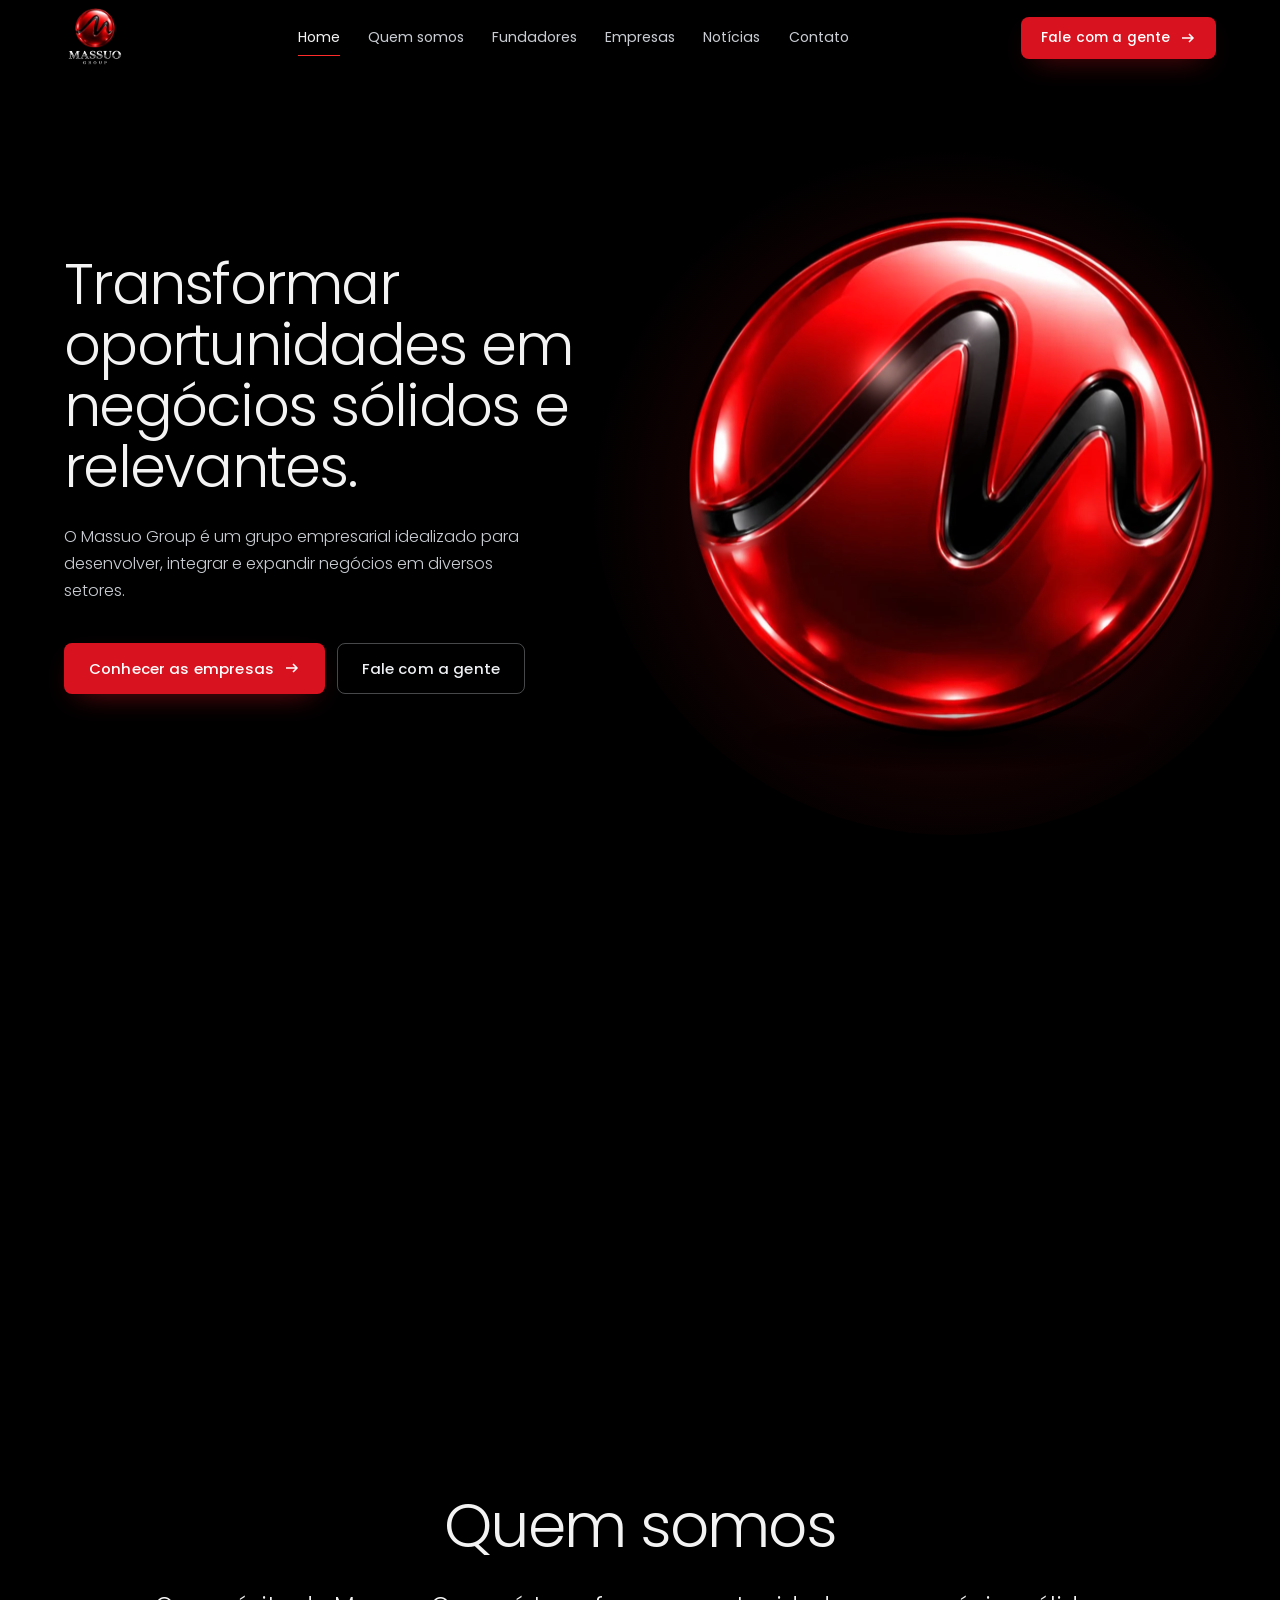
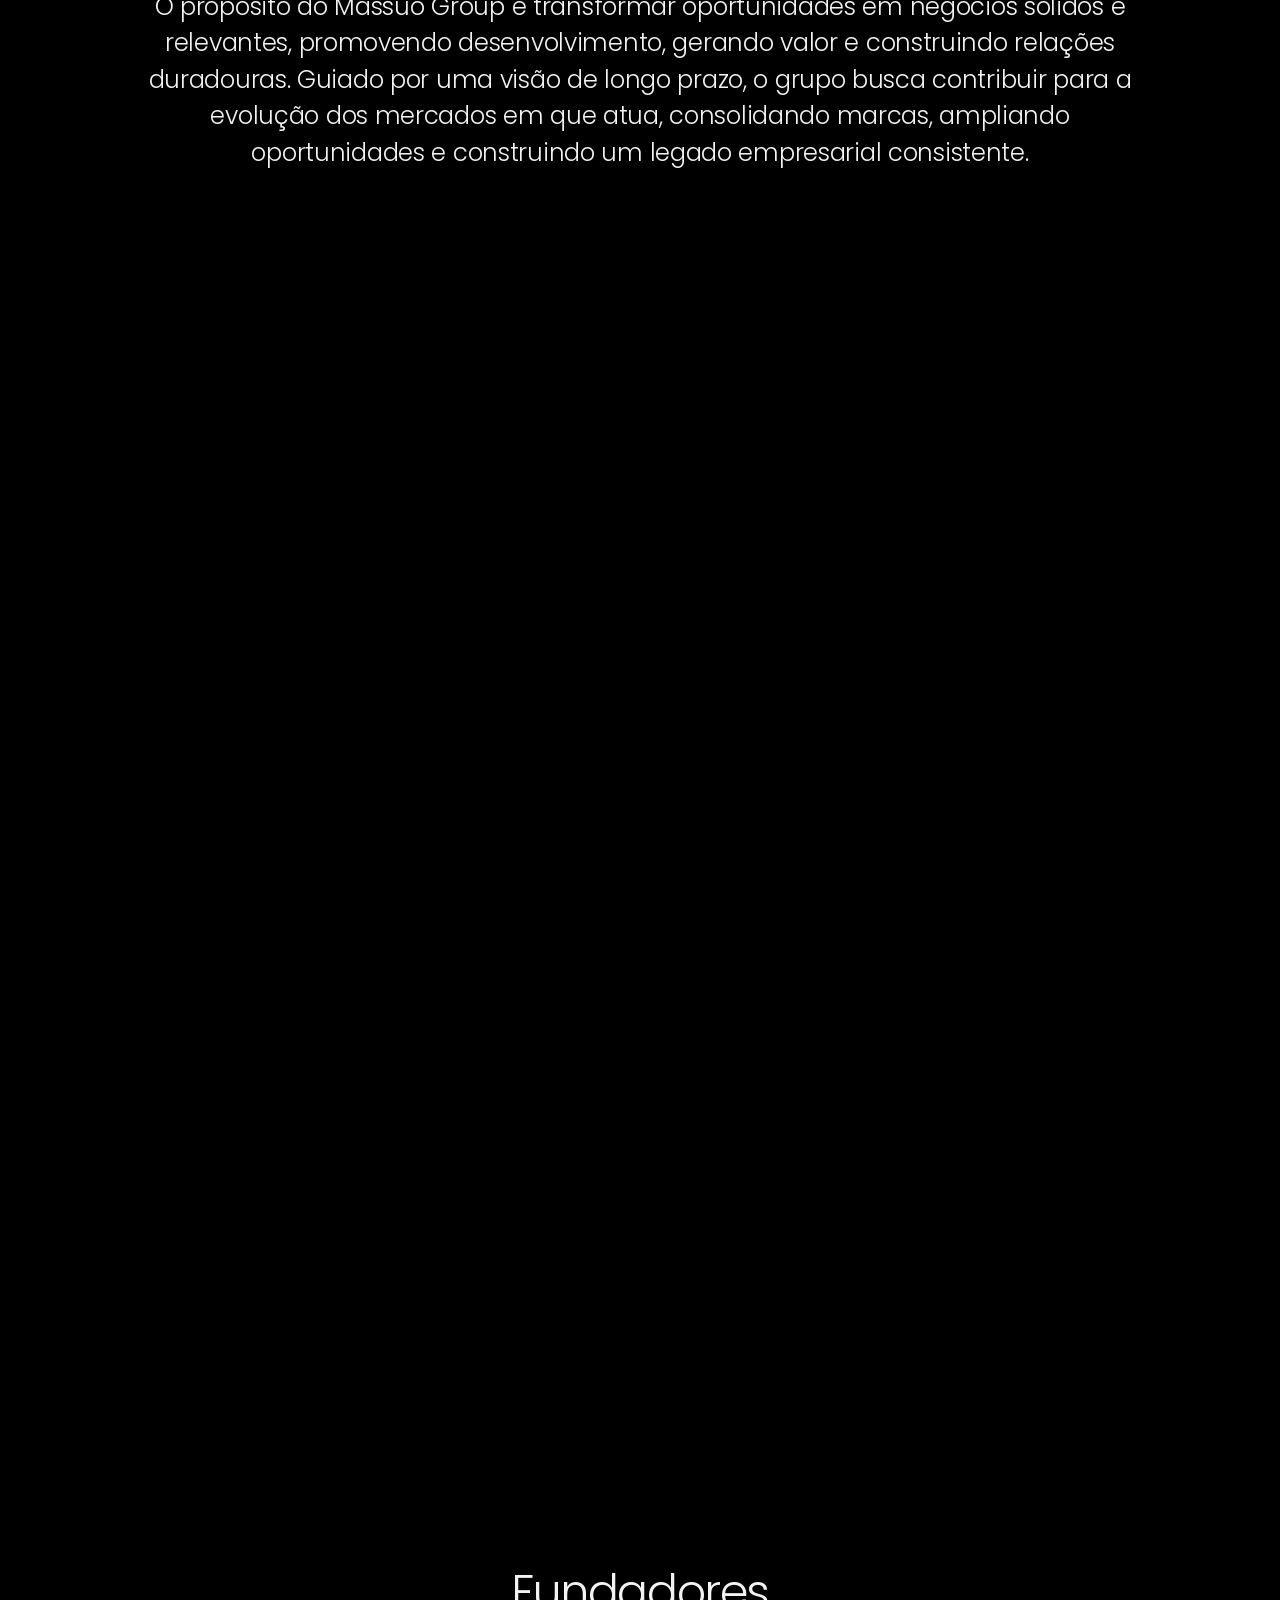
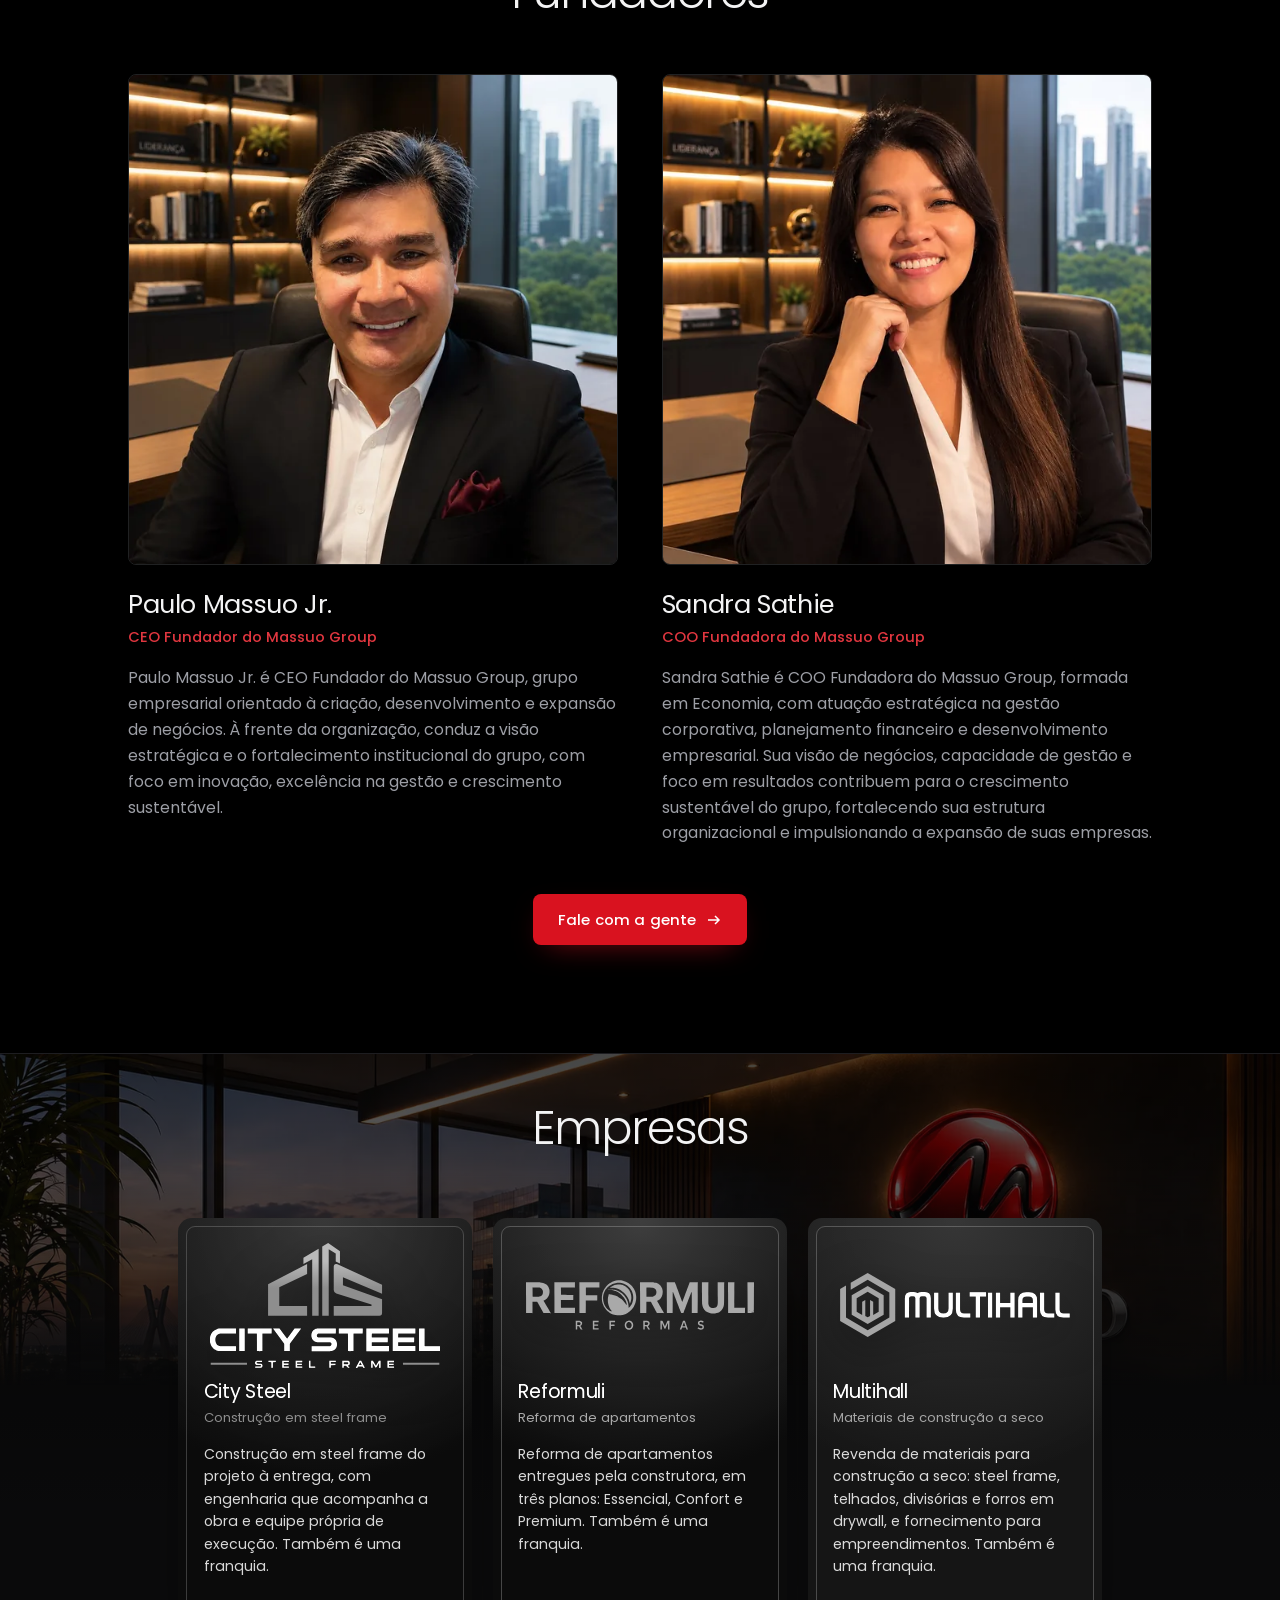
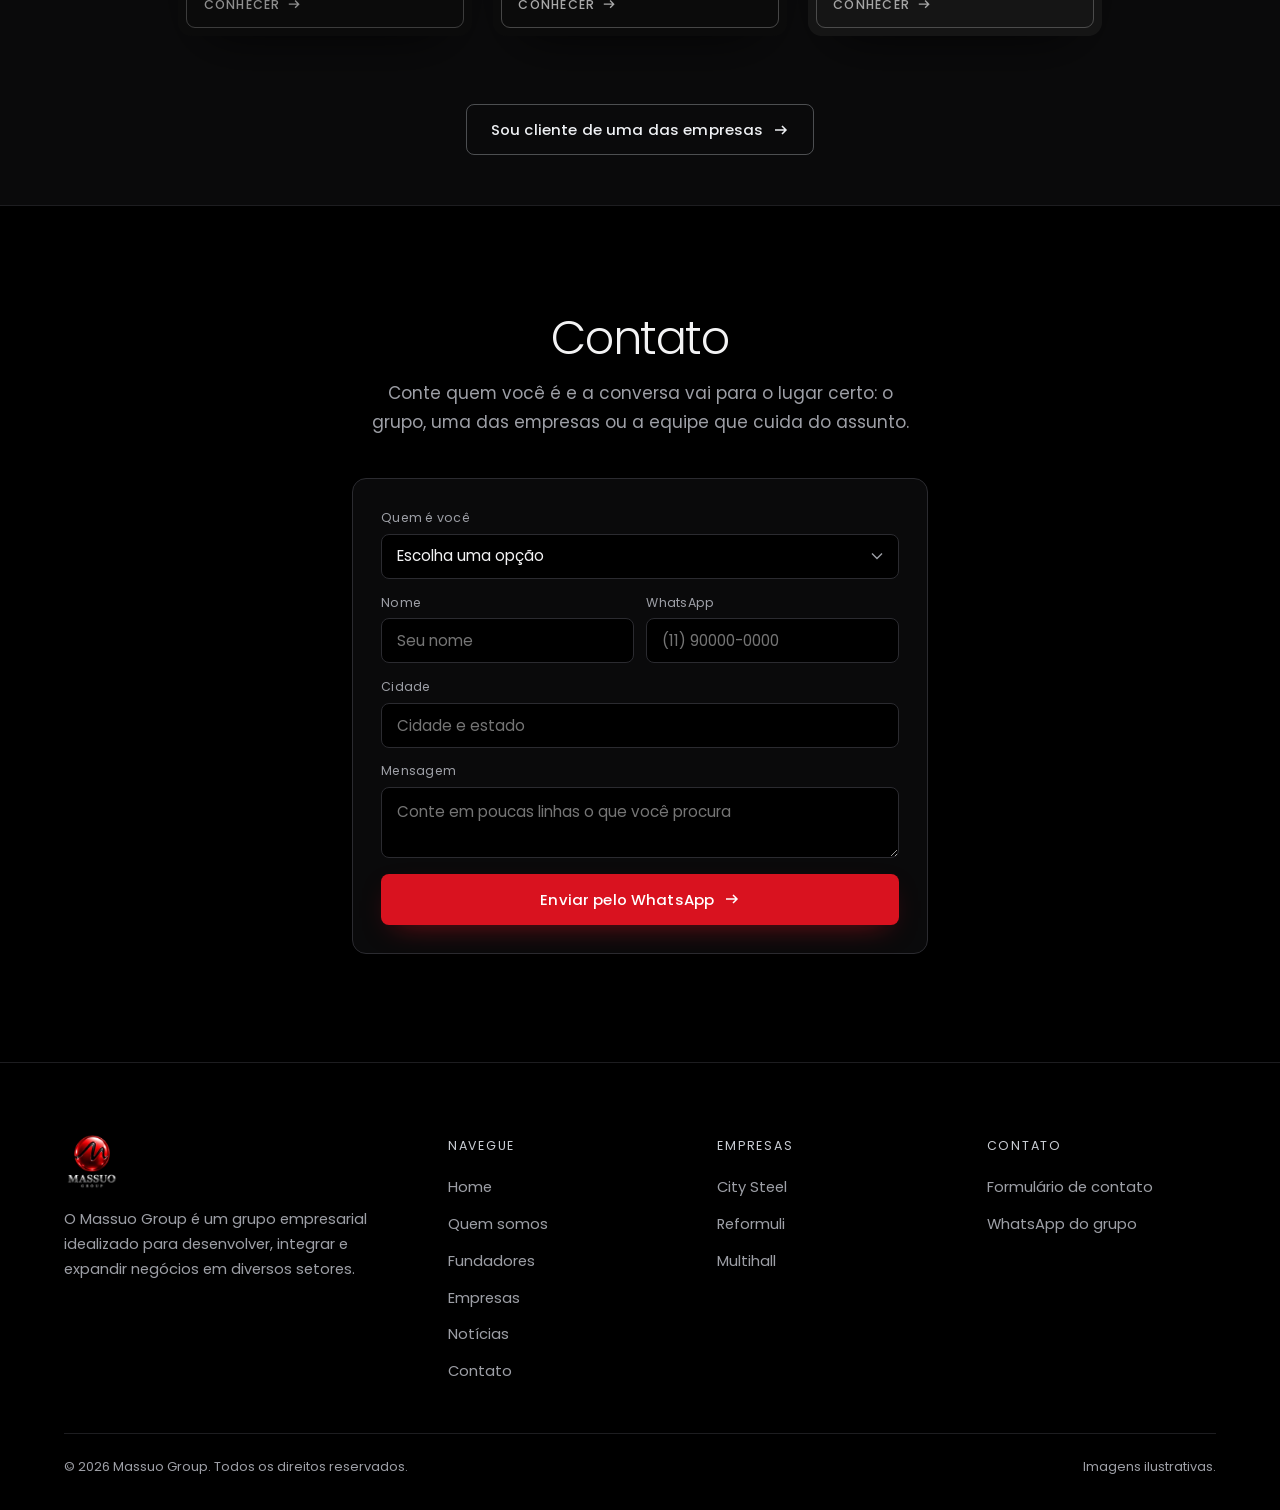
==== commit 5a5bb049: "feat: stacked logo, equal company cards and a livelier sphere on mobile The logo returns to its orig" ====
--- a/index.html
+++ b/index.html
@@ -29,7 +29,7 @@
 <link rel="preload" href="/assets/fonts/poppins-400.woff2" as="font" type="font/woff2" crossorigin>
 <link rel="preload" as="image" imagesrcset="/assets/img/esfera-poster-400.webp 400w, /assets/img/esfera-poster.webp 666w" imagesizes="(max-width:860px) 74vw, 44vw" fetchpriority="high">
 <script>document.documentElement.classList.add('js')</script>
-<style>@font-face{font-family:"Poppins";src:url(/assets/fonts/poppins-300.woff2) format("woff2");font-weight:300;font-display:swap}@font-face{font-family:"Poppins";src:url(/assets/fonts/poppins-400.woff2) format("woff2");font-weight:400;font-display:swap}@font-face{font-family:"Poppins";src:url(/assets/fonts/poppins-500.woff2) format("woff2");font-weight:500;font-display:swap}@font-face{font-family:"Poppins Reserva";src:local("Arial");size-adjust:112.5%;ascent-override:93%;descent-override:31%;line-gap-override:9%}:root{--bg:#000;--surface:#0a0a0b;--surface-2:#111113;--line:#1d1d20;--line-2:#2b2b30;--fg:#f3f3f4;--muted:#9d9fa6;--prata:#c9cdd3;--prata-hi:#eef0f3;--vermelho:#d9121f;--vermelho-hi:#ff2b2b;--vermelho-escuro:#5a0309;--prata-grad:linear-gradient(90deg,transparent,rgba(201,205,211,.9),transparent);--font:"Poppins","Poppins Reserva",Arial,sans-serif;--t-hero:clamp(2.35rem,4.5vw,4.45rem);--t-h2:clamp(2rem,3.6vw,3.4rem);--t-h3:clamp(1.3rem,1.9vw,1.85rem);--t-body:clamp(.98rem,.94rem + .2vw,1.06rem);--gutter:clamp(1.25rem,5vw,4.5rem);--maxw:1280px;--sec-py:clamp(5rem,12vh,9rem);--radius:8px;--ease:cubic-bezier(.2,.8,.3,1)}*,*::before,*::after{box-sizing:border-box}html{-webkit-text-size-adjust:100%;scroll-padding-top:5.5rem}body{margin:0;background:var(--bg);color:var(--fg);font:400 var(--t-body)/1.7 var(--font);-webkit-font-smoothing:antialiased;overflow-x:clip}img,svg,canvas{display:block;max-width:100%}a{color:inherit;text-decoration:none}button,input,select,textarea{font:inherit;color:inherit}h1,h2,h3,p,figure{margin:0}h1,h2{font-weight:300;letter-spacing:-.03em;line-height:1.06}h2{font-size:var(--t-h2)}h3{font-weight:400;letter-spacing:-.015em;line-height:1.2;font-size:var(--t-h3)}.wrap{width:100%;max-width:var(--maxw);margin-inline:auto;padding-inline:var(--gutter)}.sr{position:absolute;width:1px;height:1px;overflow:hidden;clip:rect(0 0 0 0);white-space:nowrap}:focus-visible{outline:2px solid var(--vermelho-hi);outline-offset:3px;border-radius:4px}::selection{background:var(--vermelho);color:#fff}.muted{color:var(--muted)}.btn{display:inline-flex;align-items:center;justify-content:center;gap:.6rem;height:3.2rem;padding:0 1.5rem;border-radius:var(--radius);font-weight:500;font-size:.93rem;letter-spacing:.01em;white-space:nowrap;border:1px solid transparent;cursor:pointer;transition:background-color .3s var(--ease),color .3s var(--ease),border-color .3s var(--ease),transform .3s var(--ease),box-shadow .3s var(--ease)}.btn svg{width:1rem;height:1rem;flex:none;transition:transform .3s var(--ease)}.btn:hover svg{transform:translateX(3px)}.btn--pri{background:var(--vermelho);color:#fff;box-shadow:0 10px 30px -14px rgba(217,18,31,.7)}.btn--pri:hover{background:var(--vermelho-hi);box-shadow:0 14px 34px -14px rgba(255,43,43,.75)}.btn--line{border-color:rgba(201,205,211,.35);color:var(--prata-hi)}.btn--line:hover{border-color:var(--prata-hi)}.btn--line .zapi{color:#25D366}.btn:active{transform:scale(.98)}.ctas{display:flex;flex-wrap:wrap;gap:.75rem}.zapi{width:1.1rem;height:1.1rem}.top{position:fixed;inset:0 0 auto 0;z-index:50;transition:background-color .4s var(--ease),border-color .4s var(--ease)}.top__in{display:grid;grid-template-columns:auto 1fr auto;align-items:center;gap:1.5rem;height:4.75rem}.top.solid{background:rgba(0,0,0,.78);-webkit-backdrop-filter:blur(14px);backdrop-filter:blur(14px);border-bottom:1px solid var(--line)}.brand{display:flex;align-items:center;gap:.65rem}.brand__esfera{width:2.1rem;height:2.1rem}.brand__nome{height:1.35rem;width:auto}.nav{display:flex;align-items:center;justify-content:center;gap:clamp(1rem,2.2vw,2.2rem)}.nav a{position:relative;padding:.4rem 0;font-size:.88rem;color:var(--prata);transition:color .3s var(--ease)}.nav a::after{content:"";position:absolute;left:0;right:0;bottom:0;height:1px;background:var(--vermelho-hi);transform:scaleX(0);transform-origin:left;transition:transform .35s var(--ease)}.nav a:hover,.nav a[aria-current="page"]{color:var(--fg)}.nav a:hover::after,.nav a[aria-current="page"]::after{transform:scaleX(1)}.top .btn{height:2.65rem;padding:0 1.2rem;font-size:.86rem}.nav__cta{display:none}.empresas>.wrap>.ctas{justify-content:center}.burger{display:none;width:2.8rem;height:2.8rem;border-radius:50%;border:1px solid var(--line-2);background:none;cursor:pointer;position:relative}.burger span{position:absolute;left:50%;width:1.1rem;height:1.5px;background:var(--fg);transform:translateX(-50%);transition:transform .35s var(--ease),top .35s var(--ease)}.burger span:first-child{top:42%}.burger span:last-child{top:58%}.menu-open .burger span:first-child{top:50%;transform:translateX(-50%) rotate(45deg)}.menu-open .burger span:last-child{top:50%;transform:translateX(-50%) rotate(-45deg)}.sec{position:relative;padding-block:var(--sec-py)}.sec--surface{background:var(--surface);border-top:1px solid var(--line);border-bottom:1px solid var(--line)}.sec__cab{max-width:46rem;margin-bottom:clamp(2.2rem,5vw,3.6rem)}.sec__cab p{margin-top:1rem;color:var(--muted);font-size:1.05rem}.sec__cab--centro{margin-inline:auto;text-align:center}.linha{height:1px;background:var(--prata-grad);opacity:.55}.hero{position:relative;min-height:100vh;min-height:100svh;display:flex;align-items:center;padding-block:7rem 4rem;overflow:hidden}.hero__in{display:grid;grid-template-columns:1.05fr 1fr;align-items:center;gap:clamp(2rem,5vw,5rem)}.hero h1{font-size:var(--t-hero);max-width:11em}.hero__p{margin-top:1.6rem;max-width:30rem;font-size:clamp(1.02rem,1.2vw,1.18rem);color:var(--prata);font-weight:300;line-height:1.65}.hero .ctas{margin-top:2.4rem}.esfera{position:relative;width:min(100%,78vh);aspect-ratio:1/1;margin-inline:auto;justify-self:end}.esfera::before{content:"";position:absolute;inset:-18%;border-radius:50%;pointer-events:none;background:radial-gradient(circle at 50% 55%,rgba(217,18,31,.34) 0%,rgba(217,18,31,.12) 38%,rgba(0,0,0,0) 68%)}.esfera::after{content:"";position:absolute;left:12%;right:12%;bottom:-6%;height:12%;border-radius:50%;pointer-events:none;background:radial-gradient(ellipse at 50% 50%,rgba(0,0,0,.9),rgba(0,0,0,0) 70%)}.esfera__poster,.esfera__canvas{position:absolute;inset:0;width:100%;height:100%}.esfera__poster img{width:100%;height:100%;object-fit:contain}.esfera__canvas{opacity:0;transition:opacity .9s var(--ease)}.esfera.live .esfera__canvas{opacity:1}.esfera.live .esfera__poster{opacity:0;transition:opacity .9s var(--ease) .15s}.hero__hint{position:absolute;left:var(--gutter);bottom:2rem;display:flex;align-items:center;gap:.7rem;font-size:.78rem;color:var(--muted);transition:opacity .5s}.hero__hint i{display:block;width:1px;height:2.2rem;background:linear-gradient(var(--prata),transparent);animation:hint 2.2s ease-in-out infinite}@keyframes hint{0%{transform:scaleY(0);transform-origin:top}50%{transform:scaleY(1);transform-origin:top}50.1%{transform-origin:bottom}100%{transform:scaleY(0);transform-origin:bottom}}.moved .hero__hint{opacity:0}.empresas{overflow:hidden}.sec__fundo{position:absolute;inset:0;z-index:0;pointer-events:none}.sec__fundo img{width:100%;height:100%;object-fit:cover;opacity:.16;-webkit-mask-image:linear-gradient(180deg,transparent 0%,#000 30%,#000 70%,transparent 100%);mask-image:linear-gradient(180deg,transparent 0%,#000 30%,#000 70%,transparent 100%)}.empresas>.wrap{position:relative;z-index:1}.quem__in{position:relative;z-index:1;display:grid;grid-template-columns:1fr 1.7fr;gap:clamp(2rem,6vw,6rem);align-items:start}.quem__lado{position:sticky;top:7rem}.quem__lado .ctas{margin-top:2rem}.quem__lado .linha{width:5rem;margin-top:1.6rem;background:linear-gradient(90deg,var(--vermelho),transparent);opacity:1}.manifesto{font-size:clamp(1.55rem,2.9vw,2.7rem);font-weight:300;line-height:1.38;letter-spacing:-.02em}.manifesto span{opacity:.42;transition:opacity .45s var(--ease)}.manifesto span.on{opacity:1}.fundador{display:grid;grid-template-columns:minmax(0,.9fr) minmax(0,1.1fr);gap:clamp(2rem,5vw,5rem);align-items:center;padding-block:clamp(2rem,4vw,3.5rem)}.fundador+.fundador{border-top:1px solid var(--line)}.fundador--inv .fundador__foto{order:2}.fundador__foto{position:relative;max-width:30rem;margin-inline:auto}.fundador__foto img{width:100%;height:auto;border-radius:var(--radius);border:1px solid rgba(201,205,211,.16)}.fundador__foto::after{content:"";position:absolute;left:1.2rem;right:1.2rem;bottom:-1.6rem;height:1.6rem;border-radius:50%;pointer-events:none;background:radial-gradient(ellipse at 50% 0%,rgba(0,0,0,.7),rgba(0,0,0,0) 70%)}.fundador__cargo{display:block;margin-top:.5rem;color:var(--prata);font-size:.95rem}.fundador__txt p{margin-top:1.3rem;color:var(--muted)}.fundador__txt p.proposito{color:var(--prata-hi);font-weight:300;font-size:1.08rem;padding-left:1.1rem;border-left:2px solid var(--vermelho)}.fundadores .ctas{justify-content:center;margin-top:clamp(2rem,4vw,3rem)}.fila{position:relative}.fila__topo{display:flex;align-items:end;justify-content:space-between;gap:1rem;margin-bottom:1rem}.fila__setas{display:flex;gap:.5rem}.fila__setas button{width:2.7rem;height:2.7rem;border-radius:50%;border:1px solid rgba(201,205,211,.35);background:none;color:var(--prata);opacity:.7;cursor:pointer;display:grid;place-items:center;transition:opacity .3s,border-color .3s}.fila__setas button:hover{opacity:1;border-color:var(--prata-hi)}.fila__setas button:disabled{opacity:.18;cursor:default}.fila__setas svg{width:1rem;height:1rem}.fila--cabe .fila__setas{display:none}.fila__trilho{display:flex;align-items:flex-start;gap:clamp(1rem,1.6vw,1.5rem);overflow-x:auto;scroll-snap-type:x mandatory;scroll-padding-inline:var(--gutter);padding:1.4rem var(--gutter) 2.6rem;margin-inline:calc(var(--gutter) * -1);scrollbar-width:none;overscroll-behavior-x:contain}.fila__trilho::-webkit-scrollbar{display:none}.fila--cabe .fila__trilho{justify-content:center;overflow:visible}.card{position:relative;flex:none;width:clamp(16rem,23vw,21rem);scroll-snap-align:start;border-radius:14px;overflow:hidden;background:radial-gradient(130% 90% at 50% 0%,var(--c1) 0%,var(--c2) 70%);color:#fff;box-shadow:0 24px 50px -30px rgba(0,0,0,.9);transform-origin:50% 60%;transition:transform .45s var(--ease),box-shadow .45s var(--ease)}.card::before{content:"";position:absolute;inset:8px;border:1px solid color-mix(in srgb,var(--ac) 38%,transparent);border-radius:9px;pointer-events:none;z-index:2}.card__logo{display:grid;place-items:center;aspect-ratio:4/3;padding:2.2rem 2rem 1rem}.card__logo img{width:100%;height:auto;max-height:100%;object-fit:contain;filter:drop-shadow(0 12px 22px rgba(0,0,0,.5));transition:transform .6s var(--ease)}.card__txt{padding:.2rem 1.6rem 1.7rem}.card__txt h3{font-size:1.2rem}.card__papel{display:block;margin-top:.3rem;font-size:.82rem;color:var(--ac)}.card__mais{display:grid;grid-template-rows:0fr;transition:grid-template-rows .45s var(--ease)}.card__mais>div{overflow:hidden}.card__mais p{padding-top:.8rem;font-size:.88rem;line-height:1.6;color:rgba(255,255,255,.78)}.card__ir{display:inline-flex;align-items:center;gap:.4rem;margin-top:1rem;font-size:.78rem;font-weight:500;letter-spacing:.1em;color:var(--ac)}.card__ir svg{width:.9rem;height:.9rem}.card:hover,.card:focus-within{transform:scale(1.05);box-shadow:0 40px 70px -32px rgba(0,0,0,.95);z-index:3}.card:hover .card__logo img{transform:scale(1.04)}.card:hover .card__mais,.card:focus-within .card__mais{grid-template-rows:1fr}.card>a{position:absolute;inset:0;z-index:4}.contato__in{display:grid;grid-template-columns:minmax(0,.9fr) minmax(0,1.1fr);gap:clamp(2rem,5vw,5rem);align-items:start}.contato__lado p{margin-top:1rem;color:var(--muted);max-width:28rem}.contato__lado .ctas{margin-top:1.8rem}.form{display:grid;grid-template-columns:1fr 1fr;gap:.8rem;padding:clamp(1.2rem,2.2vw,1.8rem);border:1px solid var(--line-2);border-radius:14px;background:var(--surface)}.field{display:flex;flex-direction:column;gap:.35rem}.field--full{grid-column:1/-1}.field label{font-size:.78rem;color:var(--muted);letter-spacing:.02em}.field input,.field select,.field textarea{width:100%;height:2.8rem;padding:0 .9rem;border-radius:var(--radius);border:1px solid var(--line-2);background:var(--bg);font-size:.95rem;transition:border-color .3s var(--ease)}.field textarea{height:4.4rem;padding:.7rem .9rem;resize:vertical}.field select{appearance:none;-webkit-appearance:none;background-image:url("data:image/svg+xml,%3Csvg xmlns='http://www.w3.org/2000/svg' width='12' height='8' fill='none'%3E%3Cpath d='M1 1.5l5 5 5-5' stroke='%239d9fa6' stroke-width='1.4'/%3E%3C/svg%3E");background-repeat:no-repeat;background-position:right .9rem center;padding-right:2.4rem}.field input:focus,.field select:focus,.field textarea:focus{outline:none;border-color:var(--vermelho-hi)}.form .btn{grid-column:1/-1;width:100%;margin-top:.2rem}.rota{grid-column:1/-1;display:none;gap:.5rem;align-items:center;flex-wrap:wrap;padding:.8rem .9rem;border:1px solid var(--line-2);border-radius:var(--radius);background:rgba(217,18,31,.06)}.rota.ver{display:flex}.rota span{font-size:.85rem;color:var(--prata);margin-right:.3rem}.rota a{display:inline-flex;align-items:center;gap:.35rem;height:2.1rem;padding:0 .8rem;border-radius:999px;border:1px solid rgba(201,205,211,.35);font-size:.82rem;color:var(--fg);transition:border-color .3s,background-color .3s}.rota a:hover{border-color:var(--prata-hi);background:rgba(255,255,255,.04)}.rota a svg{width:.8rem;height:.8rem}.pagina{padding-top:9.5rem}.vazio{max-width:40rem;padding:clamp(1.6rem,3vw,2.4rem);border:1px solid var(--line-2);border-radius:14px;background:var(--surface)}.vazio h2{font-size:var(--t-h3);font-weight:400;letter-spacing:-.015em}.vazio p{margin-top:.6rem;color:var(--muted)}.vazio .ctas{margin-top:1.6rem}.noticia{display:grid;grid-template-columns:8rem 1fr;gap:1.5rem;padding-block:1.6rem;border-top:1px solid var(--line)}.noticia time{color:var(--muted);font-size:.9rem}.noticia p{margin-top:.5rem;color:var(--muted)}.foot{border-top:1px solid var(--line);padding:clamp(3rem,6vw,4.5rem) 0 2rem;background:var(--bg)}.foot__grid{display:grid;grid-template-columns:1.5fr 1fr 1fr 1fr;gap:2.5rem}.foot__brand .brand{margin-bottom:1rem}.foot__brand p{color:var(--muted);font-size:.92rem;max-width:22rem}.foot__h{font-size:.78rem;letter-spacing:.14em;color:var(--prata);margin-bottom:1rem;text-transform:uppercase}.foot ul{list-style:none;margin:0;padding:0;display:grid;gap:.5rem}.foot ul a{color:var(--muted);font-size:.92rem;transition:color .3s}.foot ul a:hover{color:var(--fg)}.foot__end{display:flex;justify-content:space-between;gap:1rem;flex-wrap:wrap;margin-top:3rem;padding-top:1.4rem;border-top:1px solid var(--line);font-size:.8rem;color:var(--muted)}.zap{position:fixed;right:1.1rem;bottom:1.1rem;z-index:40;display:grid;place-items:center;width:3.5rem;height:3.5rem;border-radius:50%;background:#25D366;color:#fff;box-shadow:0 12px 30px -10px rgba(37,211,102,.6);transition:transform .3s var(--ease),opacity .4s var(--ease)}.zap svg{width:1.8rem;height:1.8rem}.zap:hover{transform:translateY(-2px)}.js .zap{opacity:0;transform:translateY(12px);pointer-events:none}.js .zap.ver{opacity:1;transform:none;pointer-events:auto}.thanks{min-height:100vh;min-height:100svh;display:grid;place-items:center;text-align:center;padding:2rem}.thanks .brand{justify-content:center;margin-bottom:2.2rem}.thanks h1{font-size:clamp(1.8rem,4vw,2.8rem)}.thanks p{margin-top:1rem;color:var(--muted)}.spin{width:2.6rem;height:2.6rem;margin:2rem auto;border-radius:50%;border:1.5px solid var(--line-2);border-top-color:var(--vermelho-hi);animation:spin 1s linear infinite}@keyframes spin{to{transform:rotate(360deg)}}.thanks .ctas{justify-content:center;margin-top:1rem}.js .rv{opacity:0;transform:translate3d(0,24px,0);transition:opacity .9s var(--ease),transform 1s var(--ease)}.js .rv.in{opacity:1;transform:none}.js .rv[data-d="1"]{transition-delay:.08s}.js .rv[data-d="2"]{transition-delay:.16s}.js .rv[data-d="3"]{transition-delay:.24s}@media (max-width:1060px){.hero__in{grid-template-columns:1fr 1fr}.quem__in{grid-template-columns:1fr}.quem__lado{position:static}.foot__grid{grid-template-columns:1fr 1fr}}@media (max-width:860px){.nav{display:none}.burger{display:block;justify-self:end}.top__in{grid-template-columns:auto 1fr auto}.top .btn{display:none}.menu-open .nav{display:flex;position:fixed;inset:4.75rem 0 auto 0;flex-direction:column;align-items:stretch;gap:.2rem;padding:1rem var(--gutter) 1.6rem;background:var(--bg);border-bottom:1px solid var(--line)}.menu-open .nav a{display:block;text-align:center;padding:.85rem 1rem;font-size:1rem}.menu-open .nav a::after{display:none}.menu-open .nav .nav__cta{display:flex;margin-top:.6rem;height:3.1rem;color:#fff;font-size:.95rem}.menu-open .top{background:var(--bg)}.foot{padding-bottom:5rem}.hero{padding-top:6rem;text-align:center}.hero__in{grid-template-columns:1fr;gap:1.6rem}.esfera{order:-1;width:min(70vw,52vh);justify-self:center}.hero h1{margin-inline:auto}.hero__p{margin-inline:auto}.hero .ctas{justify-content:center}.hero__hint{display:none}.fundador,.fundador--inv{grid-template-columns:1fr;text-align:center}.fundador--inv .fundador__foto{order:0}.fundador__foto{max-width:24rem}.fundador__txt p.proposito{text-align:left}.sec__cab{text-align:center;margin-inline:auto}.fila__topo{justify-content:center;text-align:center}.fila__setas{display:none}.card{width:72vw}.card__mais{grid-template-rows:1fr}.card:hover,.card:focus-within{transform:none}.fila--cabe .fila__trilho{justify-content:flex-start;overflow-x:auto}.contato__in{grid-template-columns:1fr}.contato__lado{text-align:center}.contato__lado p{margin-inline:auto}.contato__lado .ctas{justify-content:center}.quem__lado{text-align:center}.quem__lado .linha{margin-inline:auto}.quem__lado .ctas{justify-content:center}.manifesto{text-align:center}.foot__grid{grid-template-columns:1fr;text-align:center}.foot__brand .brand{justify-content:center}.foot__brand p{margin-inline:auto}.foot__end{justify-content:center;text-align:center}.noticia{grid-template-columns:1fr;gap:.3rem}.vazio{margin-inline:auto;text-align:center}.vazio .ctas{justify-content:center}.pagina .sec__cab{text-align:center}}@media (max-width:600px){.form{grid-template-columns:1fr}.ctas{display:grid;grid-template-columns:minmax(0,max-content);width:fit-content;max-width:100%;margin-inline:auto}.ctas>*{width:100%;justify-content:center;text-align:center}.btn{padding:0 1.25rem;font-size:.9rem}.brand__nome{height:1.15rem}.esfera{width:min(74vw,46vh)}}@media (hover:none){.card__mais{grid-template-rows:1fr}.card:hover{transform:none}}@media (prefers-reduced-motion:reduce){.js .rv{opacity:1;transform:none;transition:none}.manifesto span{opacity:1;transition:none}.hero__hint i{animation:none}.esfera__canvas,.esfera__poster{transition:none}.card,.card__mais,.card__logo img{transition:none}}.empresas .sec__fundo{inset:0 0 auto 0;height:clamp(25rem,66vh,40rem)}.empresas .sec__fundo img{object-position:50% 0%!important;opacity:.72;-webkit-mask-image:linear-gradient(180deg,#000 38%,transparent);mask-image:linear-gradient(180deg,#000 38%,transparent)}.empresas .sec__fundo::after{content:"";position:absolute;inset:0;background:linear-gradient(180deg,rgba(0,0,0,.62) 0%,rgba(0,0,0,.34) 46%,rgba(0,0,0,0) 80%)}.empresas .wrap{position:relative;z-index:1}.empresas .sec__cab p{color:var(--prata-hi,#e6e6e6)}.brand__esfera{width:2.6rem;height:2.6rem}@media (max-width:900px){.empresas .sec__fundo::after{background:linear-gradient(180deg,rgba(0,0,0,.72),rgba(0,0,0,.35) 70%,rgba(0,0,0,0))}.brand__esfera{width:2.3rem;height:2.3rem}}@media (max-width:900px){.empresas .sec__fundo img{object-position:0% 0%!important}}.quem{position:relative;clip-path:inset(0);background:#000}.js .quem{height:240vh}.quem__palco{position:sticky;top:0;z-index:1;display:flex;align-items:center;min-height:100vh;min-height:100svh;padding-block:5.5rem 2.5rem}.quem .sec__fundo{position:fixed;inset:0}.js .quem .sec__fundo{visibility:hidden}.js .quem.perto .sec__fundo{visibility:visible}.quem .sec__fundo img{opacity:1;-webkit-mask-image:none;mask-image:none}.quem .sec__fundo::after{content:"";position:absolute;inset:0;background:radial-gradient(90% 80% at 50% 50%,rgba(0,0,0,.82) 0%,rgba(0,0,0,.72) 55%,rgba(0,0,0,.6) 100%)}.quem__in{position:relative;z-index:1;display:block;text-align:center}.quem h2{font-size:clamp(2.5rem,4.8vw,4.5rem)}.manifesto{max-width:62rem;margin:clamp(1.2rem,3.4vh,2.4rem) auto 0;font-size:clamp(1.14rem,1.9vw,1.8rem);line-height:1.5;letter-spacing:-.012em;text-wrap:pretty}.manifesto span{opacity:.5}@media (prefers-reduced-motion:reduce){.js .quem{height:auto}}.fundadores__grade{display:grid;grid-template-columns:repeat(2,minmax(0,1fr));gap:clamp(1.6rem,3.4vw,3.4rem);max-width:64rem;margin-inline:auto}.fundador{display:flex;flex-direction:column;align-items:stretch;gap:0;padding:0;border:0}.fundador+.fundador{border-top:0}.fundador__foto{max-width:none;width:100%;margin:0}.fundador__foto::after{display:none}.fundador__foto img{display:block;width:100%;aspect-ratio:1/1;object-fit:cover}.fundador__txt{padding-top:1.5rem}.fundador__txt h3{font-size:clamp(1.45rem,2vw,1.85rem);font-weight:400;letter-spacing:-.015em}.fundador__cargo{margin-top:.35rem;color:#e0363f;font-size:.92rem;font-weight:500}.fundador__txt p{margin-top:.95rem;font-size:.98rem;line-height:1.65}@media (max-width:860px){.fundadores__grade{grid-template-columns:1fr;gap:2.8rem;max-width:30rem}.fundador,.fundador--inv{display:flex;text-align:center}.fundador__foto{max-width:none}}.quem__palco{align-items:flex-end;padding-block:5.5rem clamp(2rem,6.5vh,4.2rem)}.quem .sec__fundo{background:#000}.quem .sec__fundo::after{background:linear-gradient(180deg,rgba(0,0,0,.28) 0%,rgba(0,0,0,.34) 38%,rgba(0,0,0,.84) 57%,rgba(0,0,0,.9) 100%)}.empresas .sec__fundo img{-webkit-mask-image:linear-gradient(180deg,#000 20%,transparent 56%);mask-image:linear-gradient(180deg,#000 20%,transparent 56%)}@media (max-width:860px){.quem .sec__fundo img{height:54%;margin-top:4.5rem;object-position:50% 0%!important}.quem .sec__fundo::after{background:linear-gradient(180deg,rgba(0,0,0,.2) 0%,rgba(0,0,0,.28) 34%,rgba(0,0,0,.92) 52%,#000 62%)}.quem h2{font-size:clamp(2.1rem,9vw,3rem)}.manifesto{font-size:clamp(1rem,4.3vw,1.3rem);line-height:1.46}}.quem__palco{padding-block:5.5rem clamp(1.3rem,3.2vh,2.4rem)}.contato__in{display:block;max-width:44rem;margin-inline:auto}.contato__lado{text-align:center;margin-bottom:clamp(1.6rem,3.5vw,2.6rem)}.contato__lado p{max-width:41rem;margin:1rem auto 0;text-wrap:balance}.card{filter:grayscale(1) brightness(1.08);transition:transform .55s var(--ease),box-shadow .55s var(--ease),filter .5s var(--ease)}.card:hover,.card:focus-within,.card.cor{filter:none}@media (prefers-reduced-motion:reduce){.card{transition:none}}</style>
+<style>@font-face{font-family:"Poppins";src:url(/assets/fonts/poppins-300.woff2) format("woff2");font-weight:300;font-display:swap}@font-face{font-family:"Poppins";src:url(/assets/fonts/poppins-400.woff2) format("woff2");font-weight:400;font-display:swap}@font-face{font-family:"Poppins";src:url(/assets/fonts/poppins-500.woff2) format("woff2");font-weight:500;font-display:swap}@font-face{font-family:"Poppins Reserva";src:local("Arial");size-adjust:112.5%;ascent-override:93%;descent-override:31%;line-gap-override:9%}:root{--bg:#000;--surface:#0a0a0b;--surface-2:#111113;--line:#1d1d20;--line-2:#2b2b30;--fg:#f3f3f4;--muted:#9d9fa6;--prata:#c9cdd3;--prata-hi:#eef0f3;--vermelho:#d9121f;--vermelho-hi:#ff2b2b;--vermelho-escuro:#5a0309;--prata-grad:linear-gradient(90deg,transparent,rgba(201,205,211,.9),transparent);--font:"Poppins","Poppins Reserva",Arial,sans-serif;--t-hero:clamp(2.35rem,4.5vw,4.45rem);--t-h2:clamp(2rem,3.6vw,3.4rem);--t-h3:clamp(1.3rem,1.9vw,1.85rem);--t-body:clamp(.98rem,.94rem + .2vw,1.06rem);--gutter:clamp(1.25rem,5vw,4.5rem);--maxw:1280px;--sec-py:clamp(5rem,12vh,9rem);--radius:8px;--ease:cubic-bezier(.2,.8,.3,1)}*,*::before,*::after{box-sizing:border-box}html{-webkit-text-size-adjust:100%;scroll-padding-top:5.5rem}body{margin:0;background:var(--bg);color:var(--fg);font:400 var(--t-body)/1.7 var(--font);-webkit-font-smoothing:antialiased;overflow-x:clip}img,svg,canvas{display:block;max-width:100%}a{color:inherit;text-decoration:none}button,input,select,textarea{font:inherit;color:inherit}h1,h2,h3,p,figure{margin:0}h1,h2{font-weight:300;letter-spacing:-.03em;line-height:1.06}h2{font-size:var(--t-h2)}h3{font-weight:400;letter-spacing:-.015em;line-height:1.2;font-size:var(--t-h3)}.wrap{width:100%;max-width:var(--maxw);margin-inline:auto;padding-inline:var(--gutter)}.sr{position:absolute;width:1px;height:1px;overflow:hidden;clip:rect(0 0 0 0);white-space:nowrap}:focus-visible{outline:2px solid var(--vermelho-hi);outline-offset:3px;border-radius:4px}::selection{background:var(--vermelho);color:#fff}.muted{color:var(--muted)}.btn{display:inline-flex;align-items:center;justify-content:center;gap:.6rem;height:3.2rem;padding:0 1.5rem;border-radius:var(--radius);font-weight:500;font-size:.93rem;letter-spacing:.01em;white-space:nowrap;border:1px solid transparent;cursor:pointer;transition:background-color .3s var(--ease),color .3s var(--ease),border-color .3s var(--ease),transform .3s var(--ease),box-shadow .3s var(--ease)}.btn svg{width:1rem;height:1rem;flex:none;transition:transform .3s var(--ease)}.btn:hover svg{transform:translateX(3px)}.btn--pri{background:var(--vermelho);color:#fff;box-shadow:0 10px 30px -14px rgba(217,18,31,.7)}.btn--pri:hover{background:var(--vermelho-hi);box-shadow:0 14px 34px -14px rgba(255,43,43,.75)}.btn--line{border-color:rgba(201,205,211,.35);color:var(--prata-hi)}.btn--line:hover{border-color:var(--prata-hi)}.btn--line .zapi{color:#25D366}.btn:active{transform:scale(.98)}.ctas{display:flex;flex-wrap:wrap;gap:.75rem}.zapi{width:1.1rem;height:1.1rem}.top{position:fixed;inset:0 0 auto 0;z-index:50;transition:background-color .4s var(--ease),border-color .4s var(--ease)}.top__in{display:grid;grid-template-columns:auto 1fr auto;align-items:center;gap:1.5rem;height:4.75rem}.top.solid{background:rgba(0,0,0,.78);-webkit-backdrop-filter:blur(14px);backdrop-filter:blur(14px);border-bottom:1px solid var(--line)}.brand{display:flex;align-items:center;gap:.65rem}.brand__esfera{width:2.1rem;height:2.1rem}.brand__nome{height:1.35rem;width:auto}.nav{display:flex;align-items:center;justify-content:center;gap:clamp(1rem,2.2vw,2.2rem)}.nav a{position:relative;padding:.4rem 0;font-size:.88rem;color:var(--prata);transition:color .3s var(--ease)}.nav a::after{content:"";position:absolute;left:0;right:0;bottom:0;height:1px;background:var(--vermelho-hi);transform:scaleX(0);transform-origin:left;transition:transform .35s var(--ease)}.nav a:hover,.nav a[aria-current="page"]{color:var(--fg)}.nav a:hover::after,.nav a[aria-current="page"]::after{transform:scaleX(1)}.top .btn{height:2.65rem;padding:0 1.2rem;font-size:.86rem}.nav__cta{display:none}.empresas>.wrap>.ctas{justify-content:center}.burger{display:none;width:2.8rem;height:2.8rem;border-radius:50%;border:1px solid var(--line-2);background:none;cursor:pointer;position:relative}.burger span{position:absolute;left:50%;width:1.1rem;height:1.5px;background:var(--fg);transform:translateX(-50%);transition:transform .35s var(--ease),top .35s var(--ease)}.burger span:first-child{top:42%}.burger span:last-child{top:58%}.menu-open .burger span:first-child{top:50%;transform:translateX(-50%) rotate(45deg)}.menu-open .burger span:last-child{top:50%;transform:translateX(-50%) rotate(-45deg)}.sec{position:relative;padding-block:var(--sec-py)}.sec--surface{background:var(--surface);border-top:1px solid var(--line);border-bottom:1px solid var(--line)}.sec__cab{max-width:46rem;margin-bottom:clamp(2.2rem,5vw,3.6rem)}.sec__cab p{margin-top:1rem;color:var(--muted);font-size:1.05rem}.sec__cab--centro{margin-inline:auto;text-align:center}.linha{height:1px;background:var(--prata-grad);opacity:.55}.hero{position:relative;min-height:100vh;min-height:100svh;display:flex;align-items:center;padding-block:7rem 4rem;overflow:hidden}.hero__in{display:grid;grid-template-columns:1.05fr 1fr;align-items:center;gap:clamp(2rem,5vw,5rem)}.hero h1{font-size:var(--t-hero);max-width:11em}.hero__p{margin-top:1.6rem;max-width:30rem;font-size:clamp(1.02rem,1.2vw,1.18rem);color:var(--prata);font-weight:300;line-height:1.65}.hero .ctas{margin-top:2.4rem}.esfera{position:relative;width:min(100%,78vh);aspect-ratio:1/1;margin-inline:auto;justify-self:end}.esfera::before{content:"";position:absolute;inset:-18%;border-radius:50%;pointer-events:none;background:radial-gradient(circle at 50% 55%,rgba(217,18,31,.34) 0%,rgba(217,18,31,.12) 38%,rgba(0,0,0,0) 68%)}.esfera::after{content:"";position:absolute;left:12%;right:12%;bottom:-6%;height:12%;border-radius:50%;pointer-events:none;background:radial-gradient(ellipse at 50% 50%,rgba(0,0,0,.9),rgba(0,0,0,0) 70%)}.esfera__poster,.esfera__canvas{position:absolute;inset:0;width:100%;height:100%}.esfera__poster img{width:100%;height:100%;object-fit:contain}.esfera__canvas{opacity:0;transition:opacity .9s var(--ease)}.esfera.live .esfera__canvas{opacity:1}.esfera.live .esfera__poster{opacity:0;transition:opacity .9s var(--ease) .15s}.hero__hint{position:absolute;left:var(--gutter);bottom:2rem;display:flex;align-items:center;gap:.7rem;font-size:.78rem;color:var(--muted);transition:opacity .5s}.hero__hint i{display:block;width:1px;height:2.2rem;background:linear-gradient(var(--prata),transparent);animation:hint 2.2s ease-in-out infinite}@keyframes hint{0%{transform:scaleY(0);transform-origin:top}50%{transform:scaleY(1);transform-origin:top}50.1%{transform-origin:bottom}100%{transform:scaleY(0);transform-origin:bottom}}.moved .hero__hint{opacity:0}.empresas{overflow:hidden}.sec__fundo{position:absolute;inset:0;z-index:0;pointer-events:none}.sec__fundo img{width:100%;height:100%;object-fit:cover;opacity:.16;-webkit-mask-image:linear-gradient(180deg,transparent 0%,#000 30%,#000 70%,transparent 100%);mask-image:linear-gradient(180deg,transparent 0%,#000 30%,#000 70%,transparent 100%)}.empresas>.wrap{position:relative;z-index:1}.quem__in{position:relative;z-index:1;display:grid;grid-template-columns:1fr 1.7fr;gap:clamp(2rem,6vw,6rem);align-items:start}.quem__lado{position:sticky;top:7rem}.quem__lado .ctas{margin-top:2rem}.quem__lado .linha{width:5rem;margin-top:1.6rem;background:linear-gradient(90deg,var(--vermelho),transparent);opacity:1}.manifesto{font-size:clamp(1.55rem,2.9vw,2.7rem);font-weight:300;line-height:1.38;letter-spacing:-.02em}.manifesto span{opacity:.42;transition:opacity .45s var(--ease)}.manifesto span.on{opacity:1}.fundador{display:grid;grid-template-columns:minmax(0,.9fr) minmax(0,1.1fr);gap:clamp(2rem,5vw,5rem);align-items:center;padding-block:clamp(2rem,4vw,3.5rem)}.fundador+.fundador{border-top:1px solid var(--line)}.fundador--inv .fundador__foto{order:2}.fundador__foto{position:relative;max-width:30rem;margin-inline:auto}.fundador__foto img{width:100%;height:auto;border-radius:var(--radius);border:1px solid rgba(201,205,211,.16)}.fundador__foto::after{content:"";position:absolute;left:1.2rem;right:1.2rem;bottom:-1.6rem;height:1.6rem;border-radius:50%;pointer-events:none;background:radial-gradient(ellipse at 50% 0%,rgba(0,0,0,.7),rgba(0,0,0,0) 70%)}.fundador__cargo{display:block;margin-top:.5rem;color:var(--prata);font-size:.95rem}.fundador__txt p{margin-top:1.3rem;color:var(--muted)}.fundador__txt p.proposito{color:var(--prata-hi);font-weight:300;font-size:1.08rem;padding-left:1.1rem;border-left:2px solid var(--vermelho)}.fundadores .ctas{justify-content:center;margin-top:clamp(2rem,4vw,3rem)}.fila{position:relative}.fila__topo{display:flex;align-items:end;justify-content:space-between;gap:1rem;margin-bottom:1rem}.fila__setas{display:flex;gap:.5rem}.fila__setas button{width:2.7rem;height:2.7rem;border-radius:50%;border:1px solid rgba(201,205,211,.35);background:none;color:var(--prata);opacity:.7;cursor:pointer;display:grid;place-items:center;transition:opacity .3s,border-color .3s}.fila__setas button:hover{opacity:1;border-color:var(--prata-hi)}.fila__setas button:disabled{opacity:.18;cursor:default}.fila__setas svg{width:1rem;height:1rem}.fila--cabe .fila__setas{display:none}.fila__trilho{display:flex;align-items:flex-start;gap:clamp(1rem,1.6vw,1.5rem);overflow-x:auto;scroll-snap-type:x mandatory;scroll-padding-inline:var(--gutter);padding:1.4rem var(--gutter) 2.6rem;margin-inline:calc(var(--gutter) * -1);scrollbar-width:none;overscroll-behavior-x:contain}.fila__trilho::-webkit-scrollbar{display:none}.fila--cabe .fila__trilho{justify-content:center;overflow:visible}.card{position:relative;flex:none;width:clamp(16rem,23vw,21rem);scroll-snap-align:start;border-radius:14px;overflow:hidden;background:radial-gradient(130% 90% at 50% 0%,var(--c1) 0%,var(--c2) 70%);color:#fff;box-shadow:0 24px 50px -30px rgba(0,0,0,.9);transform-origin:50% 60%;transition:transform .45s var(--ease),box-shadow .45s var(--ease)}.card::before{content:"";position:absolute;inset:8px;border:1px solid color-mix(in srgb,var(--ac) 38%,transparent);border-radius:9px;pointer-events:none;z-index:2}.card__logo{display:grid;place-items:center;aspect-ratio:4/3;padding:2.2rem 2rem 1rem}.card__logo img{width:100%;height:auto;max-height:100%;object-fit:contain;filter:drop-shadow(0 12px 22px rgba(0,0,0,.5));transition:transform .6s var(--ease)}.card__txt{padding:.2rem 1.6rem 1.7rem}.card__txt h3{font-size:1.2rem}.card__papel{display:block;margin-top:.3rem;font-size:.82rem;color:var(--ac)}.card__mais{display:grid;grid-template-rows:0fr;transition:grid-template-rows .45s var(--ease)}.card__mais>div{overflow:hidden}.card__mais p{padding-top:.8rem;font-size:.88rem;line-height:1.6;color:rgba(255,255,255,.78)}.card__ir{display:inline-flex;align-items:center;gap:.4rem;margin-top:1rem;font-size:.78rem;font-weight:500;letter-spacing:.1em;color:var(--ac)}.card__ir svg{width:.9rem;height:.9rem}.card:hover,.card:focus-within{transform:scale(1.05);box-shadow:0 40px 70px -32px rgba(0,0,0,.95);z-index:3}.card:hover .card__logo img{transform:scale(1.04)}.card:hover .card__mais,.card:focus-within .card__mais{grid-template-rows:1fr}.card>a{position:absolute;inset:0;z-index:4}.contato__in{display:grid;grid-template-columns:minmax(0,.9fr) minmax(0,1.1fr);gap:clamp(2rem,5vw,5rem);align-items:start}.contato__lado p{margin-top:1rem;color:var(--muted);max-width:28rem}.contato__lado .ctas{margin-top:1.8rem}.form{display:grid;grid-template-columns:1fr 1fr;gap:.8rem;padding:clamp(1.2rem,2.2vw,1.8rem);border:1px solid var(--line-2);border-radius:14px;background:var(--surface)}.field{display:flex;flex-direction:column;gap:.35rem}.field--full{grid-column:1/-1}.field label{font-size:.78rem;color:var(--muted);letter-spacing:.02em}.field input,.field select,.field textarea{width:100%;height:2.8rem;padding:0 .9rem;border-radius:var(--radius);border:1px solid var(--line-2);background:var(--bg);font-size:.95rem;transition:border-color .3s var(--ease)}.field textarea{height:4.4rem;padding:.7rem .9rem;resize:vertical}.field select{appearance:none;-webkit-appearance:none;background-image:url("data:image/svg+xml,%3Csvg xmlns='http://www.w3.org/2000/svg' width='12' height='8' fill='none'%3E%3Cpath d='M1 1.5l5 5 5-5' stroke='%239d9fa6' stroke-width='1.4'/%3E%3C/svg%3E");background-repeat:no-repeat;background-position:right .9rem center;padding-right:2.4rem}.field input:focus,.field select:focus,.field textarea:focus{outline:none;border-color:var(--vermelho-hi)}.form .btn{grid-column:1/-1;width:100%;margin-top:.2rem}.rota{grid-column:1/-1;display:none;gap:.5rem;align-items:center;flex-wrap:wrap;padding:.8rem .9rem;border:1px solid var(--line-2);border-radius:var(--radius);background:rgba(217,18,31,.06)}.rota.ver{display:flex}.rota span{font-size:.85rem;color:var(--prata);margin-right:.3rem}.rota a{display:inline-flex;align-items:center;gap:.35rem;height:2.1rem;padding:0 .8rem;border-radius:999px;border:1px solid rgba(201,205,211,.35);font-size:.82rem;color:var(--fg);transition:border-color .3s,background-color .3s}.rota a:hover{border-color:var(--prata-hi);background:rgba(255,255,255,.04)}.rota a svg{width:.8rem;height:.8rem}.pagina{padding-top:9.5rem}.vazio{max-width:40rem;padding:clamp(1.6rem,3vw,2.4rem);border:1px solid var(--line-2);border-radius:14px;background:var(--surface)}.vazio h2{font-size:var(--t-h3);font-weight:400;letter-spacing:-.015em}.vazio p{margin-top:.6rem;color:var(--muted)}.vazio .ctas{margin-top:1.6rem}.noticia{display:grid;grid-template-columns:8rem 1fr;gap:1.5rem;padding-block:1.6rem;border-top:1px solid var(--line)}.noticia time{color:var(--muted);font-size:.9rem}.noticia p{margin-top:.5rem;color:var(--muted)}.foot{border-top:1px solid var(--line);padding:clamp(3rem,6vw,4.5rem) 0 2rem;background:var(--bg)}.foot__grid{display:grid;grid-template-columns:1.5fr 1fr 1fr 1fr;gap:2.5rem}.foot__brand .brand{margin-bottom:1rem}.foot__brand p{color:var(--muted);font-size:.92rem;max-width:22rem}.foot__h{font-size:.78rem;letter-spacing:.14em;color:var(--prata);margin-bottom:1rem;text-transform:uppercase}.foot ul{list-style:none;margin:0;padding:0;display:grid;gap:.5rem}.foot ul a{color:var(--muted);font-size:.92rem;transition:color .3s}.foot ul a:hover{color:var(--fg)}.foot__end{display:flex;justify-content:space-between;gap:1rem;flex-wrap:wrap;margin-top:3rem;padding-top:1.4rem;border-top:1px solid var(--line);font-size:.8rem;color:var(--muted)}.zap{position:fixed;right:1.1rem;bottom:1.1rem;z-index:40;display:grid;place-items:center;width:3.5rem;height:3.5rem;border-radius:50%;background:#25D366;color:#fff;box-shadow:0 12px 30px -10px rgba(37,211,102,.6);transition:transform .3s var(--ease),opacity .4s var(--ease)}.zap svg{width:1.8rem;height:1.8rem}.zap:hover{transform:translateY(-2px)}.js .zap{opacity:0;transform:translateY(12px);pointer-events:none}.js .zap.ver{opacity:1;transform:none;pointer-events:auto}.thanks{min-height:100vh;min-height:100svh;display:grid;place-items:center;text-align:center;padding:2rem}.thanks .brand{justify-content:center;margin-bottom:2.2rem}.thanks h1{font-size:clamp(1.8rem,4vw,2.8rem)}.thanks p{margin-top:1rem;color:var(--muted)}.spin{width:2.6rem;height:2.6rem;margin:2rem auto;border-radius:50%;border:1.5px solid var(--line-2);border-top-color:var(--vermelho-hi);animation:spin 1s linear infinite}@keyframes spin{to{transform:rotate(360deg)}}.thanks .ctas{justify-content:center;margin-top:1rem}.js .rv{opacity:0;transform:translate3d(0,24px,0);transition:opacity .9s var(--ease),transform 1s var(--ease)}.js .rv.in{opacity:1;transform:none}.js .rv[data-d="1"]{transition-delay:.08s}.js .rv[data-d="2"]{transition-delay:.16s}.js .rv[data-d="3"]{transition-delay:.24s}@media (max-width:1060px){.hero__in{grid-template-columns:1fr 1fr}.quem__in{grid-template-columns:1fr}.quem__lado{position:static}.foot__grid{grid-template-columns:1fr 1fr}}@media (max-width:860px){.nav{display:none}.burger{display:block;justify-self:end}.top__in{grid-template-columns:auto 1fr auto}.top .btn{display:none}.menu-open .nav{display:flex;position:fixed;inset:4.75rem 0 auto 0;flex-direction:column;align-items:stretch;gap:.2rem;padding:1rem var(--gutter) 1.6rem;background:var(--bg);border-bottom:1px solid var(--line)}.menu-open .nav a{display:block;text-align:center;padding:.85rem 1rem;font-size:1rem}.menu-open .nav a::after{display:none}.menu-open .nav .nav__cta{display:flex;margin-top:.6rem;height:3.1rem;color:#fff;font-size:.95rem}.menu-open .top{background:var(--bg)}.foot{padding-bottom:5rem}.hero{padding-top:6rem;text-align:center}.hero__in{grid-template-columns:1fr;gap:1.6rem}.esfera{order:-1;width:min(70vw,52vh);justify-self:center}.hero h1{margin-inline:auto}.hero__p{margin-inline:auto}.hero .ctas{justify-content:center}.hero__hint{display:none}.fundador,.fundador--inv{grid-template-columns:1fr;text-align:center}.fundador--inv .fundador__foto{order:0}.fundador__foto{max-width:24rem}.fundador__txt p.proposito{text-align:left}.sec__cab{text-align:center;margin-inline:auto}.fila__topo{justify-content:center;text-align:center}.fila__setas{display:none}.card{width:72vw}.card__mais{grid-template-rows:1fr}.card:hover,.card:focus-within{transform:none}.fila--cabe .fila__trilho{justify-content:flex-start;overflow-x:auto}.contato__in{grid-template-columns:1fr}.contato__lado{text-align:center}.contato__lado p{margin-inline:auto}.contato__lado .ctas{justify-content:center}.quem__lado{text-align:center}.quem__lado .linha{margin-inline:auto}.quem__lado .ctas{justify-content:center}.manifesto{text-align:center}.foot__grid{grid-template-columns:1fr;text-align:center}.foot__brand .brand{justify-content:center}.foot__brand p{margin-inline:auto}.foot__end{justify-content:center;text-align:center}.noticia{grid-template-columns:1fr;gap:.3rem}.vazio{margin-inline:auto;text-align:center}.vazio .ctas{justify-content:center}.pagina .sec__cab{text-align:center}}@media (max-width:600px){.form{grid-template-columns:1fr}.ctas{display:grid;grid-template-columns:minmax(0,max-content);width:fit-content;max-width:100%;margin-inline:auto}.ctas>*{width:100%;justify-content:center;text-align:center}.btn{padding:0 1.25rem;font-size:.9rem}.brand__nome{height:1.15rem}.esfera{width:min(74vw,46vh)}}@media (hover:none){.card__mais{grid-template-rows:1fr}.card:hover{transform:none}}@media (prefers-reduced-motion:reduce){.js .rv{opacity:1;transform:none;transition:none}.manifesto span{opacity:1;transition:none}.hero__hint i{animation:none}.esfera__canvas,.esfera__poster{transition:none}.card,.card__mais,.card__logo img{transition:none}}.empresas .sec__fundo{inset:0 0 auto 0;height:clamp(25rem,66vh,40rem)}.empresas .sec__fundo img{object-position:50% 0%!important;opacity:.72;-webkit-mask-image:linear-gradient(180deg,#000 38%,transparent);mask-image:linear-gradient(180deg,#000 38%,transparent)}.empresas .sec__fundo::after{content:"";position:absolute;inset:0;background:linear-gradient(180deg,rgba(0,0,0,.62) 0%,rgba(0,0,0,.34) 46%,rgba(0,0,0,0) 80%)}.empresas .wrap{position:relative;z-index:1}.empresas .sec__cab p{color:var(--prata-hi,#e6e6e6)}.brand__esfera{width:2.6rem;height:2.6rem}@media (max-width:900px){.empresas .sec__fundo::after{background:linear-gradient(180deg,rgba(0,0,0,.72),rgba(0,0,0,.35) 70%,rgba(0,0,0,0))}.brand__esfera{width:2.3rem;height:2.3rem}}@media (max-width:900px){.empresas .sec__fundo img{object-position:0% 0%!important}}.quem{position:relative;clip-path:inset(0);background:#000}.js .quem{height:240vh}.quem__palco{position:sticky;top:0;z-index:1;display:flex;align-items:center;min-height:100vh;min-height:100svh;padding-block:5.5rem 2.5rem}.quem .sec__fundo{position:fixed;inset:0}.js .quem .sec__fundo{visibility:hidden}.js .quem.perto .sec__fundo{visibility:visible}.quem .sec__fundo img{opacity:1;-webkit-mask-image:none;mask-image:none}.quem .sec__fundo::after{content:"";position:absolute;inset:0;background:radial-gradient(90% 80% at 50% 50%,rgba(0,0,0,.82) 0%,rgba(0,0,0,.72) 55%,rgba(0,0,0,.6) 100%)}.quem__in{position:relative;z-index:1;display:block;text-align:center}.quem h2{font-size:clamp(2.5rem,4.8vw,4.5rem)}.manifesto{max-width:62rem;margin:clamp(1.2rem,3.4vh,2.4rem) auto 0;font-size:clamp(1.14rem,1.9vw,1.8rem);line-height:1.5;letter-spacing:-.012em;text-wrap:pretty}.manifesto span{opacity:.5}@media (prefers-reduced-motion:reduce){.js .quem{height:auto}}.fundadores__grade{display:grid;grid-template-columns:repeat(2,minmax(0,1fr));gap:clamp(1.6rem,3.4vw,3.4rem);max-width:64rem;margin-inline:auto}.fundador{display:flex;flex-direction:column;align-items:stretch;gap:0;padding:0;border:0}.fundador+.fundador{border-top:0}.fundador__foto{max-width:none;width:100%;margin:0}.fundador__foto::after{display:none}.fundador__foto img{display:block;width:100%;aspect-ratio:1/1;object-fit:cover}.fundador__txt{padding-top:1.5rem}.fundador__txt h3{font-size:clamp(1.45rem,2vw,1.85rem);font-weight:400;letter-spacing:-.015em}.fundador__cargo{margin-top:.35rem;color:#e0363f;font-size:.92rem;font-weight:500}.fundador__txt p{margin-top:.95rem;font-size:.98rem;line-height:1.65}@media (max-width:860px){.fundadores__grade{grid-template-columns:1fr;gap:2.8rem;max-width:30rem}.fundador,.fundador--inv{display:flex;text-align:center}.fundador__foto{max-width:none}}.quem__palco{align-items:flex-end;padding-block:5.5rem clamp(2rem,6.5vh,4.2rem)}.quem .sec__fundo{background:#000}.quem .sec__fundo::after{background:linear-gradient(180deg,rgba(0,0,0,.28) 0%,rgba(0,0,0,.34) 38%,rgba(0,0,0,.84) 57%,rgba(0,0,0,.9) 100%)}.empresas .sec__fundo img{-webkit-mask-image:linear-gradient(180deg,#000 20%,transparent 56%);mask-image:linear-gradient(180deg,#000 20%,transparent 56%)}@media (max-width:860px){.quem .sec__fundo img{height:54%;margin-top:4.5rem;object-position:50% 0%!important}.quem .sec__fundo::after{background:linear-gradient(180deg,rgba(0,0,0,.2) 0%,rgba(0,0,0,.28) 34%,rgba(0,0,0,.92) 52%,#000 62%)}.quem h2{font-size:clamp(2.1rem,9vw,3rem)}.manifesto{font-size:clamp(1rem,4.3vw,1.3rem);line-height:1.46}}.quem__palco{padding-block:5.5rem clamp(1.3rem,3.2vh,2.4rem)}.contato__in{display:block;max-width:44rem;margin-inline:auto}.contato__lado{text-align:center;margin-bottom:clamp(1.6rem,3.5vw,2.6rem)}.contato__lado p{max-width:41rem;margin:1rem auto 0;text-wrap:balance}.card{filter:grayscale(1) brightness(1.08);transition:transform .55s var(--ease),box-shadow .55s var(--ease),filter .5s var(--ease)}.card:hover,.card:focus-within,.card.cor{filter:none}@media (prefers-reduced-motion:reduce){.card{transition:none}}.brand,.foot__brand .brand,.thanks .brand{flex-direction:column;align-items:center;gap:.14rem}.brand__esfera{width:2.3rem;height:2.3rem}.brand__nome{height:1.04rem;width:auto}.foot__brand .brand{align-items:flex-start;width:fit-content}.foot__brand .brand .brand__esfera{align-self:center}@media (max-width:900px){.brand__esfera{width:2.15rem;height:2.15rem}.brand__nome{height:.97rem}.foot__brand .brand{align-items:center;margin-inline:auto}}.fila__trilho{align-items:stretch}.card{display:flex;flex-direction:column}.card__txt{display:flex;flex-direction:column;flex:1 1 auto}.card__mais{display:flex;flex:1 1 auto}.card__mais>div{display:flex;flex-direction:column;flex:1 1 auto;overflow:visible}.card__ir{margin-top:auto;padding-top:1rem}.card:hover .card__mais,.card:focus-within .card__mais{display:flex}@media (min-width:901px){.top .brand__esfera{width:2.5rem;height:2.5rem}.top .brand__nome{height:1.14rem}}.card:hover,.card:focus-within{transform:none}.card:hover .card__logo img{transform:none}.card__logo{aspect-ratio:16/8.6;padding:1.5rem 2rem .5rem}.card__txt{padding-bottom:1.3rem}@media (min-width:861px){#empresas{padding-block:clamp(2.6rem,5.5vh,4rem)}#empresas .sec__cab{margin-bottom:clamp(1.2rem,3vh,2.2rem)}#empresas .ctas{margin-top:clamp(1.2rem,3vh,2rem)}}</style>
 <script type="application/ld+json">{"@context":"https://schema.org","@graph":[{"@type":"Organization","@id":"https://massuogroup.vercel.app/#organizacao","name":"Massuo Group","description":"O Massuo Group é um grupo empresarial idealizado para desenvolver, integrar e expandir negócios em diversos setores.","url":"https://massuogroup.vercel.app/","logo":{"@type":"ImageObject","url":"https://massuogroup.vercel.app/assets/img/completo-600.webp"},"image":"https://massuogroup.vercel.app/assets/img/og-image.jpg","founder":[{"@id":"https://massuogroup.vercel.app/#paulo-massuo"},{"@id":"https://massuogroup.vercel.app/#sandra-sathie"}],"subOrganization":[{"@type":"Organization","name":"City Steel","url":"https://citysteel.vercel.app","description":"Construção em steel frame do projeto à entrega, com engenharia que acompanha a obra e equipe própria de execução. Também é uma franquia.","parentOrganization":{"@id":"https://massuogroup.vercel.app/#organizacao"}},{"@type":"Organization","name":"Reformuli","url":"https://reformuli.vercel.app","description":"Reforma de apartamentos entregues pela construtora, em três planos: Essencial, Confort e Premium. Também é uma franquia.","parentOrganization":{"@id":"https://massuogroup.vercel.app/#organizacao"}},{"@type":"Organization","name":"Multihall","url":"https://multihall.vercel.app","description":"Revenda de materiais para construção a seco: steel frame, telhados, divisórias e forros em drywall, e fornecimento para empreendimentos. Também é uma franquia.","parentOrganization":{"@id":"https://massuogroup.vercel.app/#organizacao"}}],"slogan":"Transformar oportunidades em negócios sólidos e relevantes.","contactPoint":{"@type":"ContactPoint","telephone":"+55 24 99859-3556","contactType":"customer service","availableLanguage":"pt-BR"}},{"@type":"Person","@id":"https://massuogroup.vercel.app/#paulo-massuo","name":"Paulo Massuo Jr.","jobTitle":"CEO Fundador","worksFor":{"@id":"https://massuogroup.vercel.app/#organizacao"},"image":"https://massuogroup.vercel.app/assets/img/paulo-massuo-900.webp","description":"Paulo Massuo Jr. é CEO Fundador do Massuo Group, grupo empresarial orientado à criação, desenvolvimento e expansão de negócios. À frente da organização, conduz a visão estratégica e o fortalecimento institucional do grupo, com foco em inovação, excelência na gestão e crescimento sustentável."},{"@type":"Person","@id":"https://massuogroup.vercel.app/#sandra-sathie","name":"Sandra Sathie","jobTitle":"COO Fundadora","worksFor":{"@id":"https://massuogroup.vercel.app/#organizacao"},"image":"https://massuogroup.vercel.app/assets/img/sandra-sathie-900.webp","description":"Sandra Sathie é COO Fundadora do Massuo Group, formada em Economia, com atuação estratégica na gestão corporativa, planejamento financeiro e desenvolvimento empresarial. Sua visão de negócios, capacidade de gestão e foco em resultados contribuem para o crescimento sustentável do grupo, fortalecendo sua estrutura organizacional e impulsionando a expansão de suas empresas."},{"@type":"WebSite","@id":"https://massuogroup.vercel.app/#site","url":"https://massuogroup.vercel.app/","name":"Massuo Group","inLanguage":"pt-BR","publisher":{"@id":"https://massuogroup.vercel.app/#organizacao"}},{"@type":"WebPage","@id":"https://massuogroup.vercel.app/#pagina","url":"https://massuogroup.vercel.app/","name":"Massuo Group | Grupo empresarial: City Steel, Reformuli e Multihall","description":"O Massuo Group é um grupo empresarial idealizado para desenvolver, integrar e expandir negócios em diversos setores. Fundado por Paulo Massuo Jr. e Sandra Sathie, reúne a City Steel, a Reformuli e a Multihall.","isPartOf":{"@id":"https://massuogroup.vercel.app/#site"},"about":{"@id":"https://massuogroup.vercel.app/#organizacao"},"inLanguage":"pt-BR","primaryImageOfPage":{"@type":"ImageObject","url":"https://massuogroup.vercel.app/assets/img/og-image.jpg","width":1200,"height":630}}]}</script>
 
 </head>
@@ -175,7 +175,7 @@
   </div>
 </footer>
 <a class="zap" href="/obrigado?c=flutuante" aria-label="Falar com o Massuo Group pelo WhatsApp"><svg viewBox="0 0 24 24" fill="currentColor" aria-hidden="true"><path d="M12 2a10 10 0 0 0-8.6 15.1L2 22l5-1.3A10 10 0 1 0 12 2zm0 18.2a8.2 8.2 0 0 1-4.2-1.1l-.3-.2-3 .8.8-2.9-.2-.3A8.2 8.2 0 1 1 12 20.2zm4.5-6.1c-.2-.1-1.5-.7-1.7-.8s-.4-.1-.6.1-.7.8-.8 1-.3.2-.5.1a6.7 6.7 0 0 1-3.3-2.9c-.2-.4.2-.4.7-1.3.1-.2 0-.3 0-.4l-.8-1.8c-.2-.5-.4-.4-.6-.4h-.5a1 1 0 0 0-.7.3 3 3 0 0 0-.9 2.2 5.2 5.2 0 0 0 1.1 2.7 11.8 11.8 0 0 0 4.5 4c1.7.7 2.4.8 3.2.6a2.8 2.8 0 0 0 1.8-1.3 2.3 2.3 0 0 0 .2-1.3c-.1-.1-.3-.2-.6-.3z"/></svg></a>
-<script src="/assets/js/site.js?v=d6452362e5" defer></script>
+<script src="/assets/js/site.js?v=db3cb2cea9" defer></script>
 
 </body>
 </html>
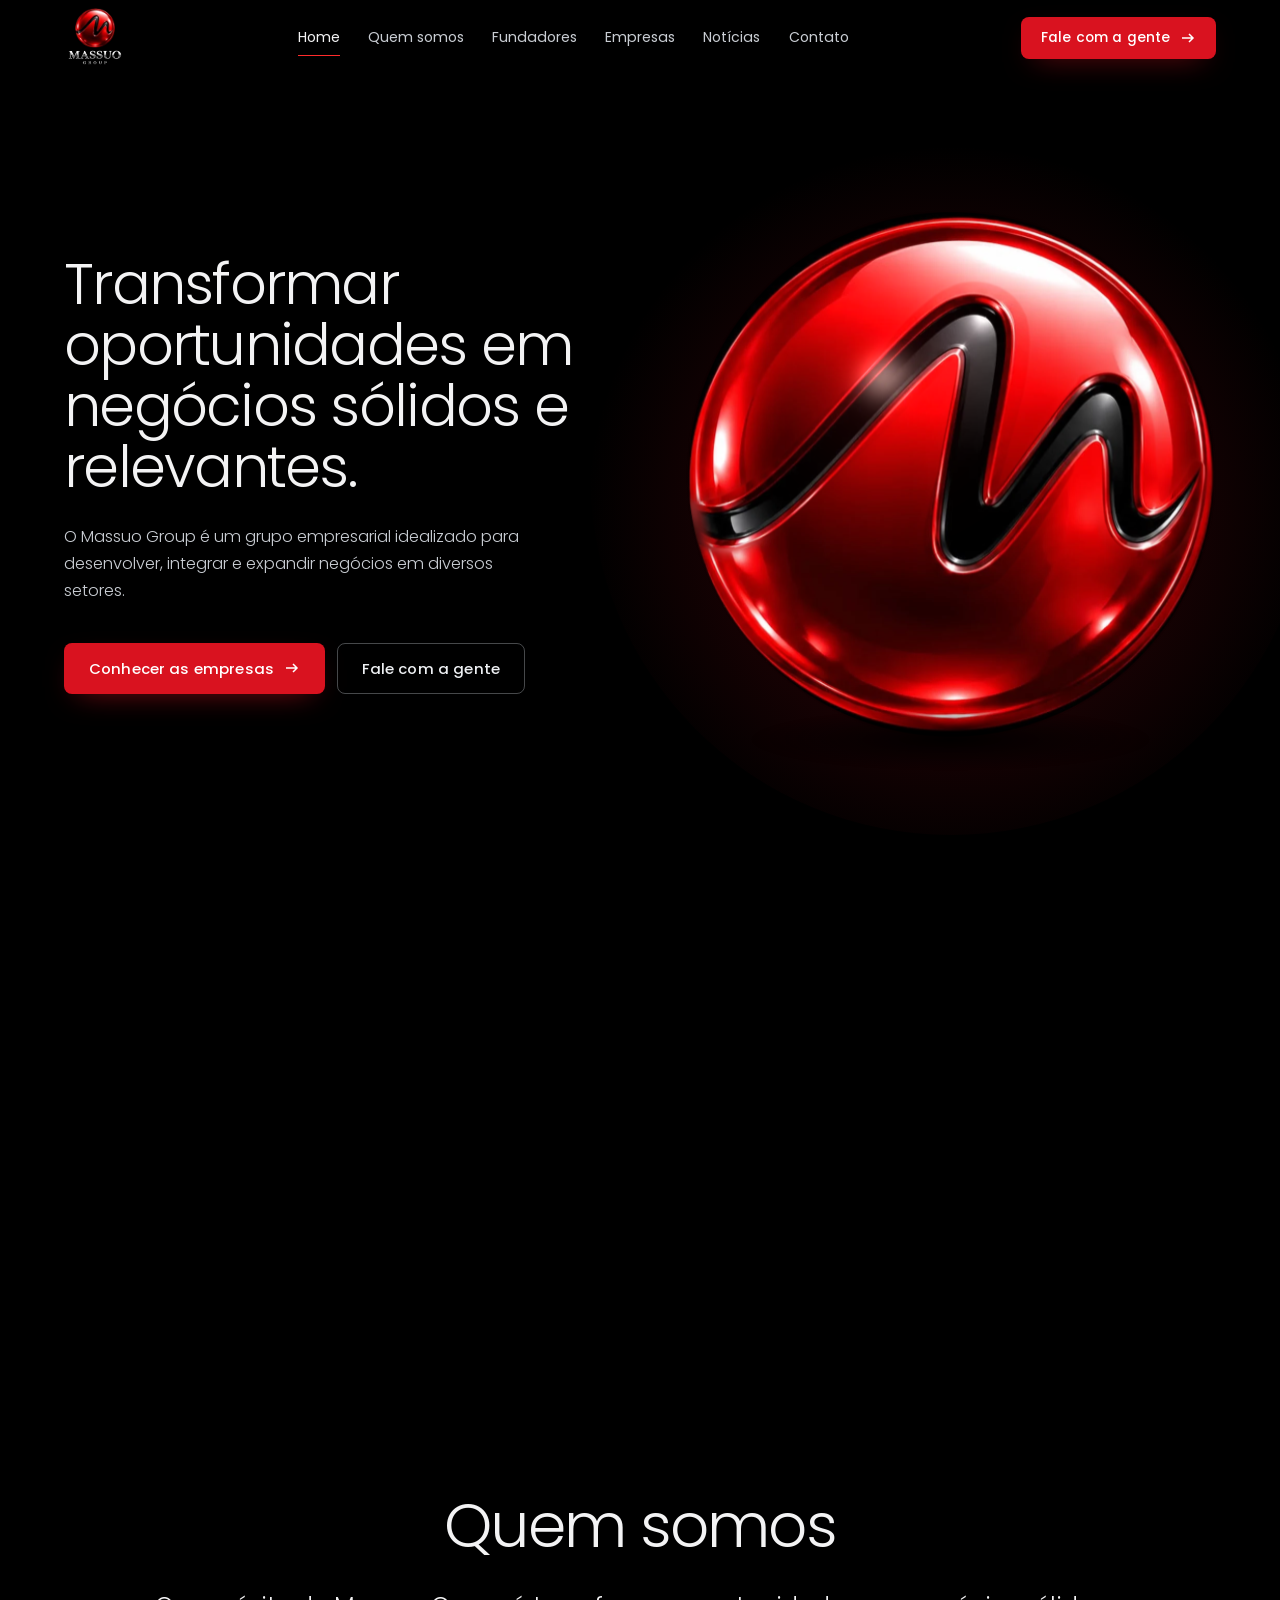
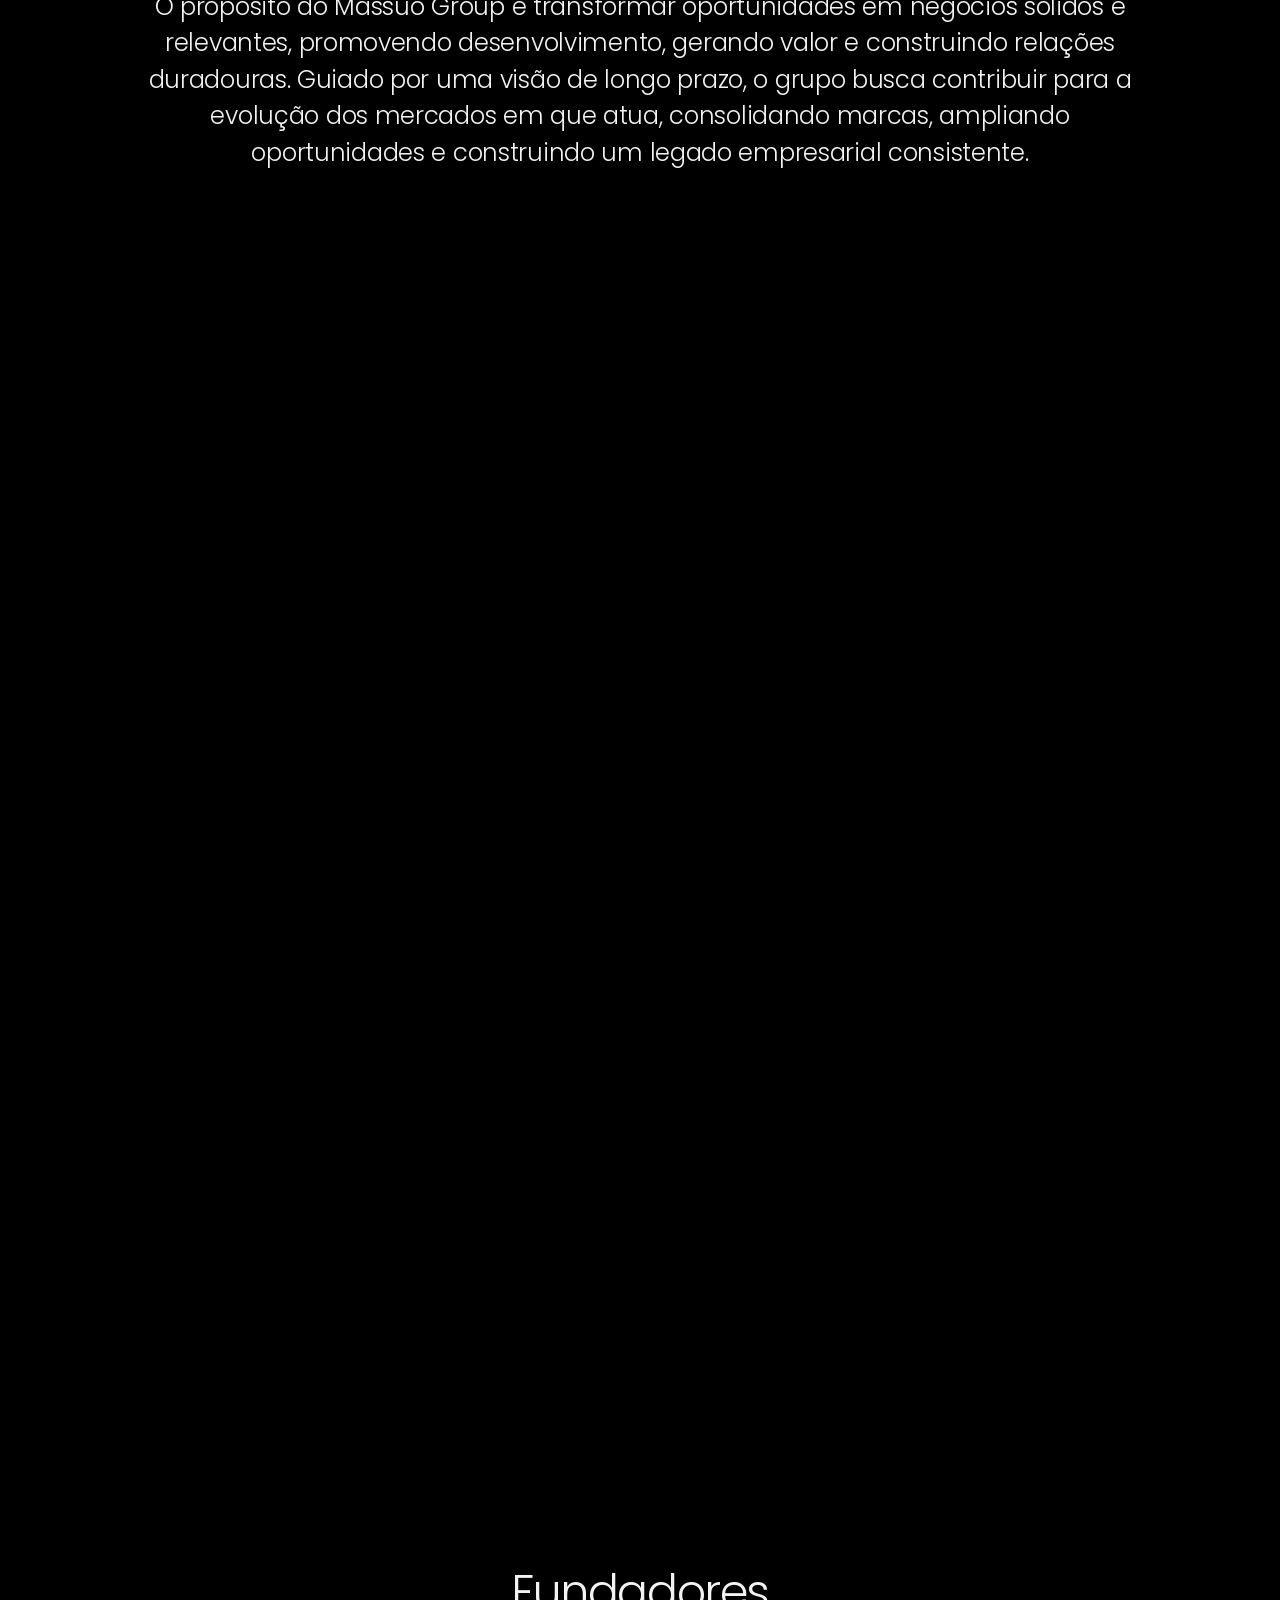
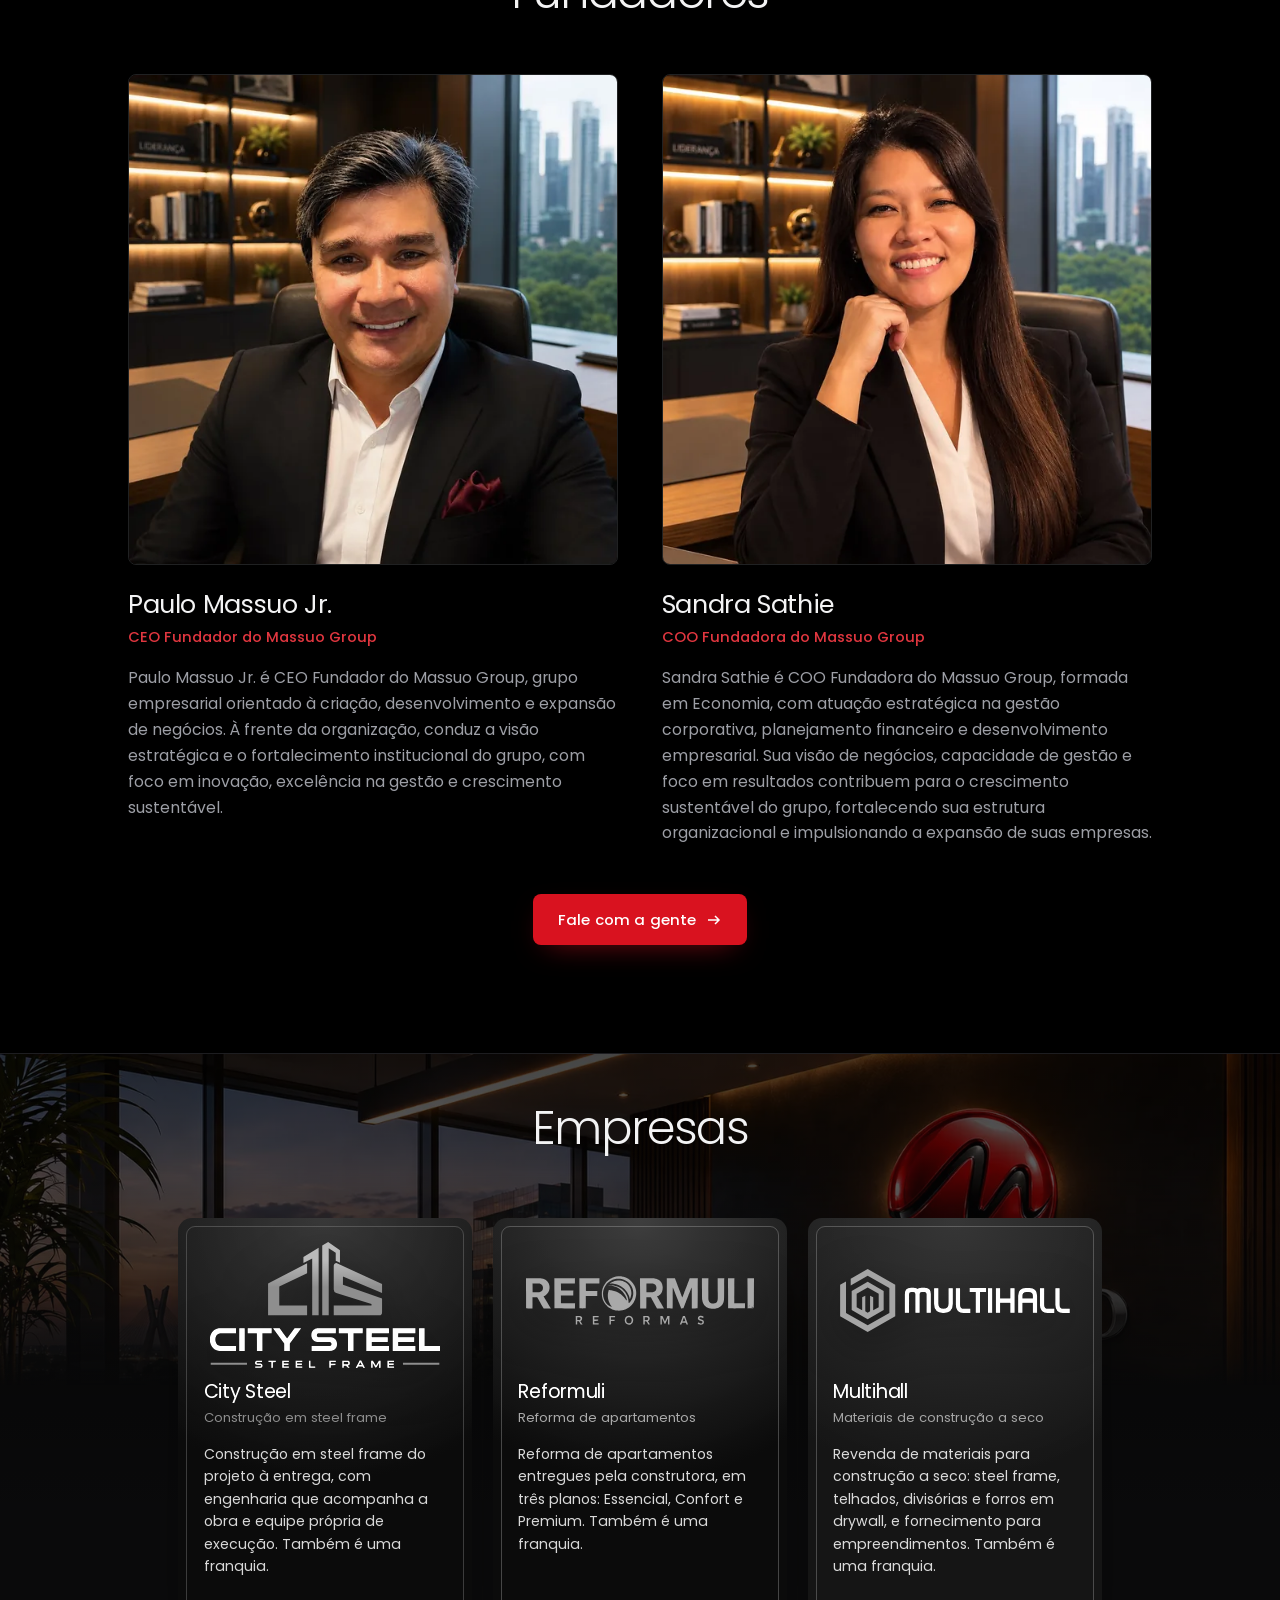
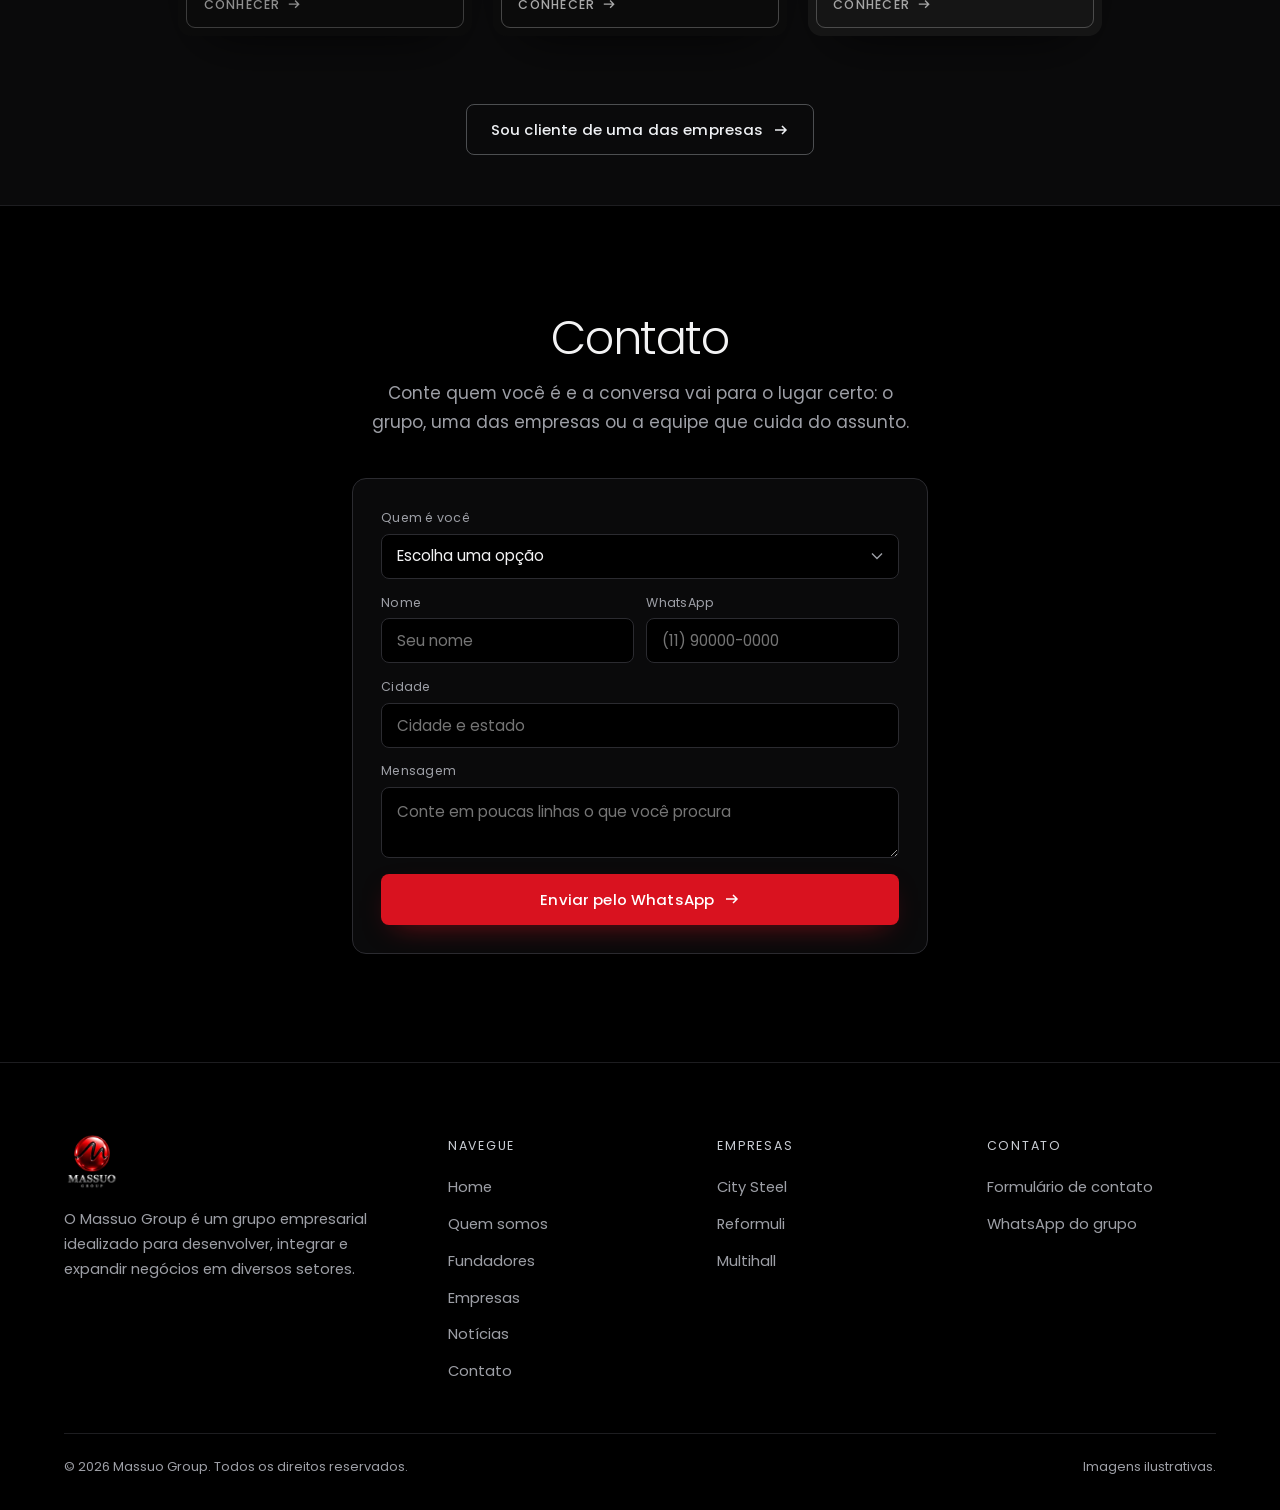
==== commit 08853468: "fix: keep each company logo inside its area on the cards Co-Authored-By: Claude Opus 5.5 <noreply@an" ====
--- a/index.html
+++ b/index.html
@@ -29,7 +29,7 @@
 <link rel="preload" href="/assets/fonts/poppins-400.woff2" as="font" type="font/woff2" crossorigin>
 <link rel="preload" as="image" imagesrcset="/assets/img/esfera-poster-400.webp 400w, /assets/img/esfera-poster.webp 666w" imagesizes="(max-width:860px) 74vw, 44vw" fetchpriority="high">
 <script>document.documentElement.classList.add('js')</script>
-<style>@font-face{font-family:"Poppins";src:url(/assets/fonts/poppins-300.woff2) format("woff2");font-weight:300;font-display:swap}@font-face{font-family:"Poppins";src:url(/assets/fonts/poppins-400.woff2) format("woff2");font-weight:400;font-display:swap}@font-face{font-family:"Poppins";src:url(/assets/fonts/poppins-500.woff2) format("woff2");font-weight:500;font-display:swap}@font-face{font-family:"Poppins Reserva";src:local("Arial");size-adjust:112.5%;ascent-override:93%;descent-override:31%;line-gap-override:9%}:root{--bg:#000;--surface:#0a0a0b;--surface-2:#111113;--line:#1d1d20;--line-2:#2b2b30;--fg:#f3f3f4;--muted:#9d9fa6;--prata:#c9cdd3;--prata-hi:#eef0f3;--vermelho:#d9121f;--vermelho-hi:#ff2b2b;--vermelho-escuro:#5a0309;--prata-grad:linear-gradient(90deg,transparent,rgba(201,205,211,.9),transparent);--font:"Poppins","Poppins Reserva",Arial,sans-serif;--t-hero:clamp(2.35rem,4.5vw,4.45rem);--t-h2:clamp(2rem,3.6vw,3.4rem);--t-h3:clamp(1.3rem,1.9vw,1.85rem);--t-body:clamp(.98rem,.94rem + .2vw,1.06rem);--gutter:clamp(1.25rem,5vw,4.5rem);--maxw:1280px;--sec-py:clamp(5rem,12vh,9rem);--radius:8px;--ease:cubic-bezier(.2,.8,.3,1)}*,*::before,*::after{box-sizing:border-box}html{-webkit-text-size-adjust:100%;scroll-padding-top:5.5rem}body{margin:0;background:var(--bg);color:var(--fg);font:400 var(--t-body)/1.7 var(--font);-webkit-font-smoothing:antialiased;overflow-x:clip}img,svg,canvas{display:block;max-width:100%}a{color:inherit;text-decoration:none}button,input,select,textarea{font:inherit;color:inherit}h1,h2,h3,p,figure{margin:0}h1,h2{font-weight:300;letter-spacing:-.03em;line-height:1.06}h2{font-size:var(--t-h2)}h3{font-weight:400;letter-spacing:-.015em;line-height:1.2;font-size:var(--t-h3)}.wrap{width:100%;max-width:var(--maxw);margin-inline:auto;padding-inline:var(--gutter)}.sr{position:absolute;width:1px;height:1px;overflow:hidden;clip:rect(0 0 0 0);white-space:nowrap}:focus-visible{outline:2px solid var(--vermelho-hi);outline-offset:3px;border-radius:4px}::selection{background:var(--vermelho);color:#fff}.muted{color:var(--muted)}.btn{display:inline-flex;align-items:center;justify-content:center;gap:.6rem;height:3.2rem;padding:0 1.5rem;border-radius:var(--radius);font-weight:500;font-size:.93rem;letter-spacing:.01em;white-space:nowrap;border:1px solid transparent;cursor:pointer;transition:background-color .3s var(--ease),color .3s var(--ease),border-color .3s var(--ease),transform .3s var(--ease),box-shadow .3s var(--ease)}.btn svg{width:1rem;height:1rem;flex:none;transition:transform .3s var(--ease)}.btn:hover svg{transform:translateX(3px)}.btn--pri{background:var(--vermelho);color:#fff;box-shadow:0 10px 30px -14px rgba(217,18,31,.7)}.btn--pri:hover{background:var(--vermelho-hi);box-shadow:0 14px 34px -14px rgba(255,43,43,.75)}.btn--line{border-color:rgba(201,205,211,.35);color:var(--prata-hi)}.btn--line:hover{border-color:var(--prata-hi)}.btn--line .zapi{color:#25D366}.btn:active{transform:scale(.98)}.ctas{display:flex;flex-wrap:wrap;gap:.75rem}.zapi{width:1.1rem;height:1.1rem}.top{position:fixed;inset:0 0 auto 0;z-index:50;transition:background-color .4s var(--ease),border-color .4s var(--ease)}.top__in{display:grid;grid-template-columns:auto 1fr auto;align-items:center;gap:1.5rem;height:4.75rem}.top.solid{background:rgba(0,0,0,.78);-webkit-backdrop-filter:blur(14px);backdrop-filter:blur(14px);border-bottom:1px solid var(--line)}.brand{display:flex;align-items:center;gap:.65rem}.brand__esfera{width:2.1rem;height:2.1rem}.brand__nome{height:1.35rem;width:auto}.nav{display:flex;align-items:center;justify-content:center;gap:clamp(1rem,2.2vw,2.2rem)}.nav a{position:relative;padding:.4rem 0;font-size:.88rem;color:var(--prata);transition:color .3s var(--ease)}.nav a::after{content:"";position:absolute;left:0;right:0;bottom:0;height:1px;background:var(--vermelho-hi);transform:scaleX(0);transform-origin:left;transition:transform .35s var(--ease)}.nav a:hover,.nav a[aria-current="page"]{color:var(--fg)}.nav a:hover::after,.nav a[aria-current="page"]::after{transform:scaleX(1)}.top .btn{height:2.65rem;padding:0 1.2rem;font-size:.86rem}.nav__cta{display:none}.empresas>.wrap>.ctas{justify-content:center}.burger{display:none;width:2.8rem;height:2.8rem;border-radius:50%;border:1px solid var(--line-2);background:none;cursor:pointer;position:relative}.burger span{position:absolute;left:50%;width:1.1rem;height:1.5px;background:var(--fg);transform:translateX(-50%);transition:transform .35s var(--ease),top .35s var(--ease)}.burger span:first-child{top:42%}.burger span:last-child{top:58%}.menu-open .burger span:first-child{top:50%;transform:translateX(-50%) rotate(45deg)}.menu-open .burger span:last-child{top:50%;transform:translateX(-50%) rotate(-45deg)}.sec{position:relative;padding-block:var(--sec-py)}.sec--surface{background:var(--surface);border-top:1px solid var(--line);border-bottom:1px solid var(--line)}.sec__cab{max-width:46rem;margin-bottom:clamp(2.2rem,5vw,3.6rem)}.sec__cab p{margin-top:1rem;color:var(--muted);font-size:1.05rem}.sec__cab--centro{margin-inline:auto;text-align:center}.linha{height:1px;background:var(--prata-grad);opacity:.55}.hero{position:relative;min-height:100vh;min-height:100svh;display:flex;align-items:center;padding-block:7rem 4rem;overflow:hidden}.hero__in{display:grid;grid-template-columns:1.05fr 1fr;align-items:center;gap:clamp(2rem,5vw,5rem)}.hero h1{font-size:var(--t-hero);max-width:11em}.hero__p{margin-top:1.6rem;max-width:30rem;font-size:clamp(1.02rem,1.2vw,1.18rem);color:var(--prata);font-weight:300;line-height:1.65}.hero .ctas{margin-top:2.4rem}.esfera{position:relative;width:min(100%,78vh);aspect-ratio:1/1;margin-inline:auto;justify-self:end}.esfera::before{content:"";position:absolute;inset:-18%;border-radius:50%;pointer-events:none;background:radial-gradient(circle at 50% 55%,rgba(217,18,31,.34) 0%,rgba(217,18,31,.12) 38%,rgba(0,0,0,0) 68%)}.esfera::after{content:"";position:absolute;left:12%;right:12%;bottom:-6%;height:12%;border-radius:50%;pointer-events:none;background:radial-gradient(ellipse at 50% 50%,rgba(0,0,0,.9),rgba(0,0,0,0) 70%)}.esfera__poster,.esfera__canvas{position:absolute;inset:0;width:100%;height:100%}.esfera__poster img{width:100%;height:100%;object-fit:contain}.esfera__canvas{opacity:0;transition:opacity .9s var(--ease)}.esfera.live .esfera__canvas{opacity:1}.esfera.live .esfera__poster{opacity:0;transition:opacity .9s var(--ease) .15s}.hero__hint{position:absolute;left:var(--gutter);bottom:2rem;display:flex;align-items:center;gap:.7rem;font-size:.78rem;color:var(--muted);transition:opacity .5s}.hero__hint i{display:block;width:1px;height:2.2rem;background:linear-gradient(var(--prata),transparent);animation:hint 2.2s ease-in-out infinite}@keyframes hint{0%{transform:scaleY(0);transform-origin:top}50%{transform:scaleY(1);transform-origin:top}50.1%{transform-origin:bottom}100%{transform:scaleY(0);transform-origin:bottom}}.moved .hero__hint{opacity:0}.empresas{overflow:hidden}.sec__fundo{position:absolute;inset:0;z-index:0;pointer-events:none}.sec__fundo img{width:100%;height:100%;object-fit:cover;opacity:.16;-webkit-mask-image:linear-gradient(180deg,transparent 0%,#000 30%,#000 70%,transparent 100%);mask-image:linear-gradient(180deg,transparent 0%,#000 30%,#000 70%,transparent 100%)}.empresas>.wrap{position:relative;z-index:1}.quem__in{position:relative;z-index:1;display:grid;grid-template-columns:1fr 1.7fr;gap:clamp(2rem,6vw,6rem);align-items:start}.quem__lado{position:sticky;top:7rem}.quem__lado .ctas{margin-top:2rem}.quem__lado .linha{width:5rem;margin-top:1.6rem;background:linear-gradient(90deg,var(--vermelho),transparent);opacity:1}.manifesto{font-size:clamp(1.55rem,2.9vw,2.7rem);font-weight:300;line-height:1.38;letter-spacing:-.02em}.manifesto span{opacity:.42;transition:opacity .45s var(--ease)}.manifesto span.on{opacity:1}.fundador{display:grid;grid-template-columns:minmax(0,.9fr) minmax(0,1.1fr);gap:clamp(2rem,5vw,5rem);align-items:center;padding-block:clamp(2rem,4vw,3.5rem)}.fundador+.fundador{border-top:1px solid var(--line)}.fundador--inv .fundador__foto{order:2}.fundador__foto{position:relative;max-width:30rem;margin-inline:auto}.fundador__foto img{width:100%;height:auto;border-radius:var(--radius);border:1px solid rgba(201,205,211,.16)}.fundador__foto::after{content:"";position:absolute;left:1.2rem;right:1.2rem;bottom:-1.6rem;height:1.6rem;border-radius:50%;pointer-events:none;background:radial-gradient(ellipse at 50% 0%,rgba(0,0,0,.7),rgba(0,0,0,0) 70%)}.fundador__cargo{display:block;margin-top:.5rem;color:var(--prata);font-size:.95rem}.fundador__txt p{margin-top:1.3rem;color:var(--muted)}.fundador__txt p.proposito{color:var(--prata-hi);font-weight:300;font-size:1.08rem;padding-left:1.1rem;border-left:2px solid var(--vermelho)}.fundadores .ctas{justify-content:center;margin-top:clamp(2rem,4vw,3rem)}.fila{position:relative}.fila__topo{display:flex;align-items:end;justify-content:space-between;gap:1rem;margin-bottom:1rem}.fila__setas{display:flex;gap:.5rem}.fila__setas button{width:2.7rem;height:2.7rem;border-radius:50%;border:1px solid rgba(201,205,211,.35);background:none;color:var(--prata);opacity:.7;cursor:pointer;display:grid;place-items:center;transition:opacity .3s,border-color .3s}.fila__setas button:hover{opacity:1;border-color:var(--prata-hi)}.fila__setas button:disabled{opacity:.18;cursor:default}.fila__setas svg{width:1rem;height:1rem}.fila--cabe .fila__setas{display:none}.fila__trilho{display:flex;align-items:flex-start;gap:clamp(1rem,1.6vw,1.5rem);overflow-x:auto;scroll-snap-type:x mandatory;scroll-padding-inline:var(--gutter);padding:1.4rem var(--gutter) 2.6rem;margin-inline:calc(var(--gutter) * -1);scrollbar-width:none;overscroll-behavior-x:contain}.fila__trilho::-webkit-scrollbar{display:none}.fila--cabe .fila__trilho{justify-content:center;overflow:visible}.card{position:relative;flex:none;width:clamp(16rem,23vw,21rem);scroll-snap-align:start;border-radius:14px;overflow:hidden;background:radial-gradient(130% 90% at 50% 0%,var(--c1) 0%,var(--c2) 70%);color:#fff;box-shadow:0 24px 50px -30px rgba(0,0,0,.9);transform-origin:50% 60%;transition:transform .45s var(--ease),box-shadow .45s var(--ease)}.card::before{content:"";position:absolute;inset:8px;border:1px solid color-mix(in srgb,var(--ac) 38%,transparent);border-radius:9px;pointer-events:none;z-index:2}.card__logo{display:grid;place-items:center;aspect-ratio:4/3;padding:2.2rem 2rem 1rem}.card__logo img{width:100%;height:auto;max-height:100%;object-fit:contain;filter:drop-shadow(0 12px 22px rgba(0,0,0,.5));transition:transform .6s var(--ease)}.card__txt{padding:.2rem 1.6rem 1.7rem}.card__txt h3{font-size:1.2rem}.card__papel{display:block;margin-top:.3rem;font-size:.82rem;color:var(--ac)}.card__mais{display:grid;grid-template-rows:0fr;transition:grid-template-rows .45s var(--ease)}.card__mais>div{overflow:hidden}.card__mais p{padding-top:.8rem;font-size:.88rem;line-height:1.6;color:rgba(255,255,255,.78)}.card__ir{display:inline-flex;align-items:center;gap:.4rem;margin-top:1rem;font-size:.78rem;font-weight:500;letter-spacing:.1em;color:var(--ac)}.card__ir svg{width:.9rem;height:.9rem}.card:hover,.card:focus-within{transform:scale(1.05);box-shadow:0 40px 70px -32px rgba(0,0,0,.95);z-index:3}.card:hover .card__logo img{transform:scale(1.04)}.card:hover .card__mais,.card:focus-within .card__mais{grid-template-rows:1fr}.card>a{position:absolute;inset:0;z-index:4}.contato__in{display:grid;grid-template-columns:minmax(0,.9fr) minmax(0,1.1fr);gap:clamp(2rem,5vw,5rem);align-items:start}.contato__lado p{margin-top:1rem;color:var(--muted);max-width:28rem}.contato__lado .ctas{margin-top:1.8rem}.form{display:grid;grid-template-columns:1fr 1fr;gap:.8rem;padding:clamp(1.2rem,2.2vw,1.8rem);border:1px solid var(--line-2);border-radius:14px;background:var(--surface)}.field{display:flex;flex-direction:column;gap:.35rem}.field--full{grid-column:1/-1}.field label{font-size:.78rem;color:var(--muted);letter-spacing:.02em}.field input,.field select,.field textarea{width:100%;height:2.8rem;padding:0 .9rem;border-radius:var(--radius);border:1px solid var(--line-2);background:var(--bg);font-size:.95rem;transition:border-color .3s var(--ease)}.field textarea{height:4.4rem;padding:.7rem .9rem;resize:vertical}.field select{appearance:none;-webkit-appearance:none;background-image:url("data:image/svg+xml,%3Csvg xmlns='http://www.w3.org/2000/svg' width='12' height='8' fill='none'%3E%3Cpath d='M1 1.5l5 5 5-5' stroke='%239d9fa6' stroke-width='1.4'/%3E%3C/svg%3E");background-repeat:no-repeat;background-position:right .9rem center;padding-right:2.4rem}.field input:focus,.field select:focus,.field textarea:focus{outline:none;border-color:var(--vermelho-hi)}.form .btn{grid-column:1/-1;width:100%;margin-top:.2rem}.rota{grid-column:1/-1;display:none;gap:.5rem;align-items:center;flex-wrap:wrap;padding:.8rem .9rem;border:1px solid var(--line-2);border-radius:var(--radius);background:rgba(217,18,31,.06)}.rota.ver{display:flex}.rota span{font-size:.85rem;color:var(--prata);margin-right:.3rem}.rota a{display:inline-flex;align-items:center;gap:.35rem;height:2.1rem;padding:0 .8rem;border-radius:999px;border:1px solid rgba(201,205,211,.35);font-size:.82rem;color:var(--fg);transition:border-color .3s,background-color .3s}.rota a:hover{border-color:var(--prata-hi);background:rgba(255,255,255,.04)}.rota a svg{width:.8rem;height:.8rem}.pagina{padding-top:9.5rem}.vazio{max-width:40rem;padding:clamp(1.6rem,3vw,2.4rem);border:1px solid var(--line-2);border-radius:14px;background:var(--surface)}.vazio h2{font-size:var(--t-h3);font-weight:400;letter-spacing:-.015em}.vazio p{margin-top:.6rem;color:var(--muted)}.vazio .ctas{margin-top:1.6rem}.noticia{display:grid;grid-template-columns:8rem 1fr;gap:1.5rem;padding-block:1.6rem;border-top:1px solid var(--line)}.noticia time{color:var(--muted);font-size:.9rem}.noticia p{margin-top:.5rem;color:var(--muted)}.foot{border-top:1px solid var(--line);padding:clamp(3rem,6vw,4.5rem) 0 2rem;background:var(--bg)}.foot__grid{display:grid;grid-template-columns:1.5fr 1fr 1fr 1fr;gap:2.5rem}.foot__brand .brand{margin-bottom:1rem}.foot__brand p{color:var(--muted);font-size:.92rem;max-width:22rem}.foot__h{font-size:.78rem;letter-spacing:.14em;color:var(--prata);margin-bottom:1rem;text-transform:uppercase}.foot ul{list-style:none;margin:0;padding:0;display:grid;gap:.5rem}.foot ul a{color:var(--muted);font-size:.92rem;transition:color .3s}.foot ul a:hover{color:var(--fg)}.foot__end{display:flex;justify-content:space-between;gap:1rem;flex-wrap:wrap;margin-top:3rem;padding-top:1.4rem;border-top:1px solid var(--line);font-size:.8rem;color:var(--muted)}.zap{position:fixed;right:1.1rem;bottom:1.1rem;z-index:40;display:grid;place-items:center;width:3.5rem;height:3.5rem;border-radius:50%;background:#25D366;color:#fff;box-shadow:0 12px 30px -10px rgba(37,211,102,.6);transition:transform .3s var(--ease),opacity .4s var(--ease)}.zap svg{width:1.8rem;height:1.8rem}.zap:hover{transform:translateY(-2px)}.js .zap{opacity:0;transform:translateY(12px);pointer-events:none}.js .zap.ver{opacity:1;transform:none;pointer-events:auto}.thanks{min-height:100vh;min-height:100svh;display:grid;place-items:center;text-align:center;padding:2rem}.thanks .brand{justify-content:center;margin-bottom:2.2rem}.thanks h1{font-size:clamp(1.8rem,4vw,2.8rem)}.thanks p{margin-top:1rem;color:var(--muted)}.spin{width:2.6rem;height:2.6rem;margin:2rem auto;border-radius:50%;border:1.5px solid var(--line-2);border-top-color:var(--vermelho-hi);animation:spin 1s linear infinite}@keyframes spin{to{transform:rotate(360deg)}}.thanks .ctas{justify-content:center;margin-top:1rem}.js .rv{opacity:0;transform:translate3d(0,24px,0);transition:opacity .9s var(--ease),transform 1s var(--ease)}.js .rv.in{opacity:1;transform:none}.js .rv[data-d="1"]{transition-delay:.08s}.js .rv[data-d="2"]{transition-delay:.16s}.js .rv[data-d="3"]{transition-delay:.24s}@media (max-width:1060px){.hero__in{grid-template-columns:1fr 1fr}.quem__in{grid-template-columns:1fr}.quem__lado{position:static}.foot__grid{grid-template-columns:1fr 1fr}}@media (max-width:860px){.nav{display:none}.burger{display:block;justify-self:end}.top__in{grid-template-columns:auto 1fr auto}.top .btn{display:none}.menu-open .nav{display:flex;position:fixed;inset:4.75rem 0 auto 0;flex-direction:column;align-items:stretch;gap:.2rem;padding:1rem var(--gutter) 1.6rem;background:var(--bg);border-bottom:1px solid var(--line)}.menu-open .nav a{display:block;text-align:center;padding:.85rem 1rem;font-size:1rem}.menu-open .nav a::after{display:none}.menu-open .nav .nav__cta{display:flex;margin-top:.6rem;height:3.1rem;color:#fff;font-size:.95rem}.menu-open .top{background:var(--bg)}.foot{padding-bottom:5rem}.hero{padding-top:6rem;text-align:center}.hero__in{grid-template-columns:1fr;gap:1.6rem}.esfera{order:-1;width:min(70vw,52vh);justify-self:center}.hero h1{margin-inline:auto}.hero__p{margin-inline:auto}.hero .ctas{justify-content:center}.hero__hint{display:none}.fundador,.fundador--inv{grid-template-columns:1fr;text-align:center}.fundador--inv .fundador__foto{order:0}.fundador__foto{max-width:24rem}.fundador__txt p.proposito{text-align:left}.sec__cab{text-align:center;margin-inline:auto}.fila__topo{justify-content:center;text-align:center}.fila__setas{display:none}.card{width:72vw}.card__mais{grid-template-rows:1fr}.card:hover,.card:focus-within{transform:none}.fila--cabe .fila__trilho{justify-content:flex-start;overflow-x:auto}.contato__in{grid-template-columns:1fr}.contato__lado{text-align:center}.contato__lado p{margin-inline:auto}.contato__lado .ctas{justify-content:center}.quem__lado{text-align:center}.quem__lado .linha{margin-inline:auto}.quem__lado .ctas{justify-content:center}.manifesto{text-align:center}.foot__grid{grid-template-columns:1fr;text-align:center}.foot__brand .brand{justify-content:center}.foot__brand p{margin-inline:auto}.foot__end{justify-content:center;text-align:center}.noticia{grid-template-columns:1fr;gap:.3rem}.vazio{margin-inline:auto;text-align:center}.vazio .ctas{justify-content:center}.pagina .sec__cab{text-align:center}}@media (max-width:600px){.form{grid-template-columns:1fr}.ctas{display:grid;grid-template-columns:minmax(0,max-content);width:fit-content;max-width:100%;margin-inline:auto}.ctas>*{width:100%;justify-content:center;text-align:center}.btn{padding:0 1.25rem;font-size:.9rem}.brand__nome{height:1.15rem}.esfera{width:min(74vw,46vh)}}@media (hover:none){.card__mais{grid-template-rows:1fr}.card:hover{transform:none}}@media (prefers-reduced-motion:reduce){.js .rv{opacity:1;transform:none;transition:none}.manifesto span{opacity:1;transition:none}.hero__hint i{animation:none}.esfera__canvas,.esfera__poster{transition:none}.card,.card__mais,.card__logo img{transition:none}}.empresas .sec__fundo{inset:0 0 auto 0;height:clamp(25rem,66vh,40rem)}.empresas .sec__fundo img{object-position:50% 0%!important;opacity:.72;-webkit-mask-image:linear-gradient(180deg,#000 38%,transparent);mask-image:linear-gradient(180deg,#000 38%,transparent)}.empresas .sec__fundo::after{content:"";position:absolute;inset:0;background:linear-gradient(180deg,rgba(0,0,0,.62) 0%,rgba(0,0,0,.34) 46%,rgba(0,0,0,0) 80%)}.empresas .wrap{position:relative;z-index:1}.empresas .sec__cab p{color:var(--prata-hi,#e6e6e6)}.brand__esfera{width:2.6rem;height:2.6rem}@media (max-width:900px){.empresas .sec__fundo::after{background:linear-gradient(180deg,rgba(0,0,0,.72),rgba(0,0,0,.35) 70%,rgba(0,0,0,0))}.brand__esfera{width:2.3rem;height:2.3rem}}@media (max-width:900px){.empresas .sec__fundo img{object-position:0% 0%!important}}.quem{position:relative;clip-path:inset(0);background:#000}.js .quem{height:240vh}.quem__palco{position:sticky;top:0;z-index:1;display:flex;align-items:center;min-height:100vh;min-height:100svh;padding-block:5.5rem 2.5rem}.quem .sec__fundo{position:fixed;inset:0}.js .quem .sec__fundo{visibility:hidden}.js .quem.perto .sec__fundo{visibility:visible}.quem .sec__fundo img{opacity:1;-webkit-mask-image:none;mask-image:none}.quem .sec__fundo::after{content:"";position:absolute;inset:0;background:radial-gradient(90% 80% at 50% 50%,rgba(0,0,0,.82) 0%,rgba(0,0,0,.72) 55%,rgba(0,0,0,.6) 100%)}.quem__in{position:relative;z-index:1;display:block;text-align:center}.quem h2{font-size:clamp(2.5rem,4.8vw,4.5rem)}.manifesto{max-width:62rem;margin:clamp(1.2rem,3.4vh,2.4rem) auto 0;font-size:clamp(1.14rem,1.9vw,1.8rem);line-height:1.5;letter-spacing:-.012em;text-wrap:pretty}.manifesto span{opacity:.5}@media (prefers-reduced-motion:reduce){.js .quem{height:auto}}.fundadores__grade{display:grid;grid-template-columns:repeat(2,minmax(0,1fr));gap:clamp(1.6rem,3.4vw,3.4rem);max-width:64rem;margin-inline:auto}.fundador{display:flex;flex-direction:column;align-items:stretch;gap:0;padding:0;border:0}.fundador+.fundador{border-top:0}.fundador__foto{max-width:none;width:100%;margin:0}.fundador__foto::after{display:none}.fundador__foto img{display:block;width:100%;aspect-ratio:1/1;object-fit:cover}.fundador__txt{padding-top:1.5rem}.fundador__txt h3{font-size:clamp(1.45rem,2vw,1.85rem);font-weight:400;letter-spacing:-.015em}.fundador__cargo{margin-top:.35rem;color:#e0363f;font-size:.92rem;font-weight:500}.fundador__txt p{margin-top:.95rem;font-size:.98rem;line-height:1.65}@media (max-width:860px){.fundadores__grade{grid-template-columns:1fr;gap:2.8rem;max-width:30rem}.fundador,.fundador--inv{display:flex;text-align:center}.fundador__foto{max-width:none}}.quem__palco{align-items:flex-end;padding-block:5.5rem clamp(2rem,6.5vh,4.2rem)}.quem .sec__fundo{background:#000}.quem .sec__fundo::after{background:linear-gradient(180deg,rgba(0,0,0,.28) 0%,rgba(0,0,0,.34) 38%,rgba(0,0,0,.84) 57%,rgba(0,0,0,.9) 100%)}.empresas .sec__fundo img{-webkit-mask-image:linear-gradient(180deg,#000 20%,transparent 56%);mask-image:linear-gradient(180deg,#000 20%,transparent 56%)}@media (max-width:860px){.quem .sec__fundo img{height:54%;margin-top:4.5rem;object-position:50% 0%!important}.quem .sec__fundo::after{background:linear-gradient(180deg,rgba(0,0,0,.2) 0%,rgba(0,0,0,.28) 34%,rgba(0,0,0,.92) 52%,#000 62%)}.quem h2{font-size:clamp(2.1rem,9vw,3rem)}.manifesto{font-size:clamp(1rem,4.3vw,1.3rem);line-height:1.46}}.quem__palco{padding-block:5.5rem clamp(1.3rem,3.2vh,2.4rem)}.contato__in{display:block;max-width:44rem;margin-inline:auto}.contato__lado{text-align:center;margin-bottom:clamp(1.6rem,3.5vw,2.6rem)}.contato__lado p{max-width:41rem;margin:1rem auto 0;text-wrap:balance}.card{filter:grayscale(1) brightness(1.08);transition:transform .55s var(--ease),box-shadow .55s var(--ease),filter .5s var(--ease)}.card:hover,.card:focus-within,.card.cor{filter:none}@media (prefers-reduced-motion:reduce){.card{transition:none}}.brand,.foot__brand .brand,.thanks .brand{flex-direction:column;align-items:center;gap:.14rem}.brand__esfera{width:2.3rem;height:2.3rem}.brand__nome{height:1.04rem;width:auto}.foot__brand .brand{align-items:flex-start;width:fit-content}.foot__brand .brand .brand__esfera{align-self:center}@media (max-width:900px){.brand__esfera{width:2.15rem;height:2.15rem}.brand__nome{height:.97rem}.foot__brand .brand{align-items:center;margin-inline:auto}}.fila__trilho{align-items:stretch}.card{display:flex;flex-direction:column}.card__txt{display:flex;flex-direction:column;flex:1 1 auto}.card__mais{display:flex;flex:1 1 auto}.card__mais>div{display:flex;flex-direction:column;flex:1 1 auto;overflow:visible}.card__ir{margin-top:auto;padding-top:1rem}.card:hover .card__mais,.card:focus-within .card__mais{display:flex}@media (min-width:901px){.top .brand__esfera{width:2.5rem;height:2.5rem}.top .brand__nome{height:1.14rem}}.card:hover,.card:focus-within{transform:none}.card:hover .card__logo img{transform:none}.card__logo{aspect-ratio:16/8.6;padding:1.5rem 2rem .5rem}.card__txt{padding-bottom:1.3rem}@media (min-width:861px){#empresas{padding-block:clamp(2.6rem,5.5vh,4rem)}#empresas .sec__cab{margin-bottom:clamp(1.2rem,3vh,2.2rem)}#empresas .ctas{margin-top:clamp(1.2rem,3vh,2rem)}}</style>
+<style>@font-face{font-family:"Poppins";src:url(/assets/fonts/poppins-300.woff2) format("woff2");font-weight:300;font-display:swap}@font-face{font-family:"Poppins";src:url(/assets/fonts/poppins-400.woff2) format("woff2");font-weight:400;font-display:swap}@font-face{font-family:"Poppins";src:url(/assets/fonts/poppins-500.woff2) format("woff2");font-weight:500;font-display:swap}@font-face{font-family:"Poppins Reserva";src:local("Arial");size-adjust:112.5%;ascent-override:93%;descent-override:31%;line-gap-override:9%}:root{--bg:#000;--surface:#0a0a0b;--surface-2:#111113;--line:#1d1d20;--line-2:#2b2b30;--fg:#f3f3f4;--muted:#9d9fa6;--prata:#c9cdd3;--prata-hi:#eef0f3;--vermelho:#d9121f;--vermelho-hi:#ff2b2b;--vermelho-escuro:#5a0309;--prata-grad:linear-gradient(90deg,transparent,rgba(201,205,211,.9),transparent);--font:"Poppins","Poppins Reserva",Arial,sans-serif;--t-hero:clamp(2.35rem,4.5vw,4.45rem);--t-h2:clamp(2rem,3.6vw,3.4rem);--t-h3:clamp(1.3rem,1.9vw,1.85rem);--t-body:clamp(.98rem,.94rem + .2vw,1.06rem);--gutter:clamp(1.25rem,5vw,4.5rem);--maxw:1280px;--sec-py:clamp(5rem,12vh,9rem);--radius:8px;--ease:cubic-bezier(.2,.8,.3,1)}*,*::before,*::after{box-sizing:border-box}html{-webkit-text-size-adjust:100%;scroll-padding-top:5.5rem}body{margin:0;background:var(--bg);color:var(--fg);font:400 var(--t-body)/1.7 var(--font);-webkit-font-smoothing:antialiased;overflow-x:clip}img,svg,canvas{display:block;max-width:100%}a{color:inherit;text-decoration:none}button,input,select,textarea{font:inherit;color:inherit}h1,h2,h3,p,figure{margin:0}h1,h2{font-weight:300;letter-spacing:-.03em;line-height:1.06}h2{font-size:var(--t-h2)}h3{font-weight:400;letter-spacing:-.015em;line-height:1.2;font-size:var(--t-h3)}.wrap{width:100%;max-width:var(--maxw);margin-inline:auto;padding-inline:var(--gutter)}.sr{position:absolute;width:1px;height:1px;overflow:hidden;clip:rect(0 0 0 0);white-space:nowrap}:focus-visible{outline:2px solid var(--vermelho-hi);outline-offset:3px;border-radius:4px}::selection{background:var(--vermelho);color:#fff}.muted{color:var(--muted)}.btn{display:inline-flex;align-items:center;justify-content:center;gap:.6rem;height:3.2rem;padding:0 1.5rem;border-radius:var(--radius);font-weight:500;font-size:.93rem;letter-spacing:.01em;white-space:nowrap;border:1px solid transparent;cursor:pointer;transition:background-color .3s var(--ease),color .3s var(--ease),border-color .3s var(--ease),transform .3s var(--ease),box-shadow .3s var(--ease)}.btn svg{width:1rem;height:1rem;flex:none;transition:transform .3s var(--ease)}.btn:hover svg{transform:translateX(3px)}.btn--pri{background:var(--vermelho);color:#fff;box-shadow:0 10px 30px -14px rgba(217,18,31,.7)}.btn--pri:hover{background:var(--vermelho-hi);box-shadow:0 14px 34px -14px rgba(255,43,43,.75)}.btn--line{border-color:rgba(201,205,211,.35);color:var(--prata-hi)}.btn--line:hover{border-color:var(--prata-hi)}.btn--line .zapi{color:#25D366}.btn:active{transform:scale(.98)}.ctas{display:flex;flex-wrap:wrap;gap:.75rem}.zapi{width:1.1rem;height:1.1rem}.top{position:fixed;inset:0 0 auto 0;z-index:50;transition:background-color .4s var(--ease),border-color .4s var(--ease)}.top__in{display:grid;grid-template-columns:auto 1fr auto;align-items:center;gap:1.5rem;height:4.75rem}.top.solid{background:rgba(0,0,0,.78);-webkit-backdrop-filter:blur(14px);backdrop-filter:blur(14px);border-bottom:1px solid var(--line)}.brand{display:flex;align-items:center;gap:.65rem}.brand__esfera{width:2.1rem;height:2.1rem}.brand__nome{height:1.35rem;width:auto}.nav{display:flex;align-items:center;justify-content:center;gap:clamp(1rem,2.2vw,2.2rem)}.nav a{position:relative;padding:.4rem 0;font-size:.88rem;color:var(--prata);transition:color .3s var(--ease)}.nav a::after{content:"";position:absolute;left:0;right:0;bottom:0;height:1px;background:var(--vermelho-hi);transform:scaleX(0);transform-origin:left;transition:transform .35s var(--ease)}.nav a:hover,.nav a[aria-current="page"]{color:var(--fg)}.nav a:hover::after,.nav a[aria-current="page"]::after{transform:scaleX(1)}.top .btn{height:2.65rem;padding:0 1.2rem;font-size:.86rem}.nav__cta{display:none}.empresas>.wrap>.ctas{justify-content:center}.burger{display:none;width:2.8rem;height:2.8rem;border-radius:50%;border:1px solid var(--line-2);background:none;cursor:pointer;position:relative}.burger span{position:absolute;left:50%;width:1.1rem;height:1.5px;background:var(--fg);transform:translateX(-50%);transition:transform .35s var(--ease),top .35s var(--ease)}.burger span:first-child{top:42%}.burger span:last-child{top:58%}.menu-open .burger span:first-child{top:50%;transform:translateX(-50%) rotate(45deg)}.menu-open .burger span:last-child{top:50%;transform:translateX(-50%) rotate(-45deg)}.sec{position:relative;padding-block:var(--sec-py)}.sec--surface{background:var(--surface);border-top:1px solid var(--line);border-bottom:1px solid var(--line)}.sec__cab{max-width:46rem;margin-bottom:clamp(2.2rem,5vw,3.6rem)}.sec__cab p{margin-top:1rem;color:var(--muted);font-size:1.05rem}.sec__cab--centro{margin-inline:auto;text-align:center}.linha{height:1px;background:var(--prata-grad);opacity:.55}.hero{position:relative;min-height:100vh;min-height:100svh;display:flex;align-items:center;padding-block:7rem 4rem;overflow:hidden}.hero__in{display:grid;grid-template-columns:1.05fr 1fr;align-items:center;gap:clamp(2rem,5vw,5rem)}.hero h1{font-size:var(--t-hero);max-width:11em}.hero__p{margin-top:1.6rem;max-width:30rem;font-size:clamp(1.02rem,1.2vw,1.18rem);color:var(--prata);font-weight:300;line-height:1.65}.hero .ctas{margin-top:2.4rem}.esfera{position:relative;width:min(100%,78vh);aspect-ratio:1/1;margin-inline:auto;justify-self:end}.esfera::before{content:"";position:absolute;inset:-18%;border-radius:50%;pointer-events:none;background:radial-gradient(circle at 50% 55%,rgba(217,18,31,.34) 0%,rgba(217,18,31,.12) 38%,rgba(0,0,0,0) 68%)}.esfera::after{content:"";position:absolute;left:12%;right:12%;bottom:-6%;height:12%;border-radius:50%;pointer-events:none;background:radial-gradient(ellipse at 50% 50%,rgba(0,0,0,.9),rgba(0,0,0,0) 70%)}.esfera__poster,.esfera__canvas{position:absolute;inset:0;width:100%;height:100%}.esfera__poster img{width:100%;height:100%;object-fit:contain}.esfera__canvas{opacity:0;transition:opacity .9s var(--ease)}.esfera.live .esfera__canvas{opacity:1}.esfera.live .esfera__poster{opacity:0;transition:opacity .9s var(--ease) .15s}.hero__hint{position:absolute;left:var(--gutter);bottom:2rem;display:flex;align-items:center;gap:.7rem;font-size:.78rem;color:var(--muted);transition:opacity .5s}.hero__hint i{display:block;width:1px;height:2.2rem;background:linear-gradient(var(--prata),transparent);animation:hint 2.2s ease-in-out infinite}@keyframes hint{0%{transform:scaleY(0);transform-origin:top}50%{transform:scaleY(1);transform-origin:top}50.1%{transform-origin:bottom}100%{transform:scaleY(0);transform-origin:bottom}}.moved .hero__hint{opacity:0}.empresas{overflow:hidden}.sec__fundo{position:absolute;inset:0;z-index:0;pointer-events:none}.sec__fundo img{width:100%;height:100%;object-fit:cover;opacity:.16;-webkit-mask-image:linear-gradient(180deg,transparent 0%,#000 30%,#000 70%,transparent 100%);mask-image:linear-gradient(180deg,transparent 0%,#000 30%,#000 70%,transparent 100%)}.empresas>.wrap{position:relative;z-index:1}.quem__in{position:relative;z-index:1;display:grid;grid-template-columns:1fr 1.7fr;gap:clamp(2rem,6vw,6rem);align-items:start}.quem__lado{position:sticky;top:7rem}.quem__lado .ctas{margin-top:2rem}.quem__lado .linha{width:5rem;margin-top:1.6rem;background:linear-gradient(90deg,var(--vermelho),transparent);opacity:1}.manifesto{font-size:clamp(1.55rem,2.9vw,2.7rem);font-weight:300;line-height:1.38;letter-spacing:-.02em}.manifesto span{opacity:.42;transition:opacity .45s var(--ease)}.manifesto span.on{opacity:1}.fundador{display:grid;grid-template-columns:minmax(0,.9fr) minmax(0,1.1fr);gap:clamp(2rem,5vw,5rem);align-items:center;padding-block:clamp(2rem,4vw,3.5rem)}.fundador+.fundador{border-top:1px solid var(--line)}.fundador--inv .fundador__foto{order:2}.fundador__foto{position:relative;max-width:30rem;margin-inline:auto}.fundador__foto img{width:100%;height:auto;border-radius:var(--radius);border:1px solid rgba(201,205,211,.16)}.fundador__foto::after{content:"";position:absolute;left:1.2rem;right:1.2rem;bottom:-1.6rem;height:1.6rem;border-radius:50%;pointer-events:none;background:radial-gradient(ellipse at 50% 0%,rgba(0,0,0,.7),rgba(0,0,0,0) 70%)}.fundador__cargo{display:block;margin-top:.5rem;color:var(--prata);font-size:.95rem}.fundador__txt p{margin-top:1.3rem;color:var(--muted)}.fundador__txt p.proposito{color:var(--prata-hi);font-weight:300;font-size:1.08rem;padding-left:1.1rem;border-left:2px solid var(--vermelho)}.fundadores .ctas{justify-content:center;margin-top:clamp(2rem,4vw,3rem)}.fila{position:relative}.fila__topo{display:flex;align-items:end;justify-content:space-between;gap:1rem;margin-bottom:1rem}.fila__setas{display:flex;gap:.5rem}.fila__setas button{width:2.7rem;height:2.7rem;border-radius:50%;border:1px solid rgba(201,205,211,.35);background:none;color:var(--prata);opacity:.7;cursor:pointer;display:grid;place-items:center;transition:opacity .3s,border-color .3s}.fila__setas button:hover{opacity:1;border-color:var(--prata-hi)}.fila__setas button:disabled{opacity:.18;cursor:default}.fila__setas svg{width:1rem;height:1rem}.fila--cabe .fila__setas{display:none}.fila__trilho{display:flex;align-items:flex-start;gap:clamp(1rem,1.6vw,1.5rem);overflow-x:auto;scroll-snap-type:x mandatory;scroll-padding-inline:var(--gutter);padding:1.4rem var(--gutter) 2.6rem;margin-inline:calc(var(--gutter) * -1);scrollbar-width:none;overscroll-behavior-x:contain}.fila__trilho::-webkit-scrollbar{display:none}.fila--cabe .fila__trilho{justify-content:center;overflow:visible}.card{position:relative;flex:none;width:clamp(16rem,23vw,21rem);scroll-snap-align:start;border-radius:14px;overflow:hidden;background:radial-gradient(130% 90% at 50% 0%,var(--c1) 0%,var(--c2) 70%);color:#fff;box-shadow:0 24px 50px -30px rgba(0,0,0,.9);transform-origin:50% 60%;transition:transform .45s var(--ease),box-shadow .45s var(--ease)}.card::before{content:"";position:absolute;inset:8px;border:1px solid color-mix(in srgb,var(--ac) 38%,transparent);border-radius:9px;pointer-events:none;z-index:2}.card__logo{display:grid;place-items:center;aspect-ratio:4/3;padding:2.2rem 2rem 1rem}.card__logo img{width:100%;height:auto;max-height:100%;object-fit:contain;filter:drop-shadow(0 12px 22px rgba(0,0,0,.5));transition:transform .6s var(--ease)}.card__txt{padding:.2rem 1.6rem 1.7rem}.card__txt h3{font-size:1.2rem}.card__papel{display:block;margin-top:.3rem;font-size:.82rem;color:var(--ac)}.card__mais{display:grid;grid-template-rows:0fr;transition:grid-template-rows .45s var(--ease)}.card__mais>div{overflow:hidden}.card__mais p{padding-top:.8rem;font-size:.88rem;line-height:1.6;color:rgba(255,255,255,.78)}.card__ir{display:inline-flex;align-items:center;gap:.4rem;margin-top:1rem;font-size:.78rem;font-weight:500;letter-spacing:.1em;color:var(--ac)}.card__ir svg{width:.9rem;height:.9rem}.card:hover,.card:focus-within{transform:scale(1.05);box-shadow:0 40px 70px -32px rgba(0,0,0,.95);z-index:3}.card:hover .card__logo img{transform:scale(1.04)}.card:hover .card__mais,.card:focus-within .card__mais{grid-template-rows:1fr}.card>a{position:absolute;inset:0;z-index:4}.contato__in{display:grid;grid-template-columns:minmax(0,.9fr) minmax(0,1.1fr);gap:clamp(2rem,5vw,5rem);align-items:start}.contato__lado p{margin-top:1rem;color:var(--muted);max-width:28rem}.contato__lado .ctas{margin-top:1.8rem}.form{display:grid;grid-template-columns:1fr 1fr;gap:.8rem;padding:clamp(1.2rem,2.2vw,1.8rem);border:1px solid var(--line-2);border-radius:14px;background:var(--surface)}.field{display:flex;flex-direction:column;gap:.35rem}.field--full{grid-column:1/-1}.field label{font-size:.78rem;color:var(--muted);letter-spacing:.02em}.field input,.field select,.field textarea{width:100%;height:2.8rem;padding:0 .9rem;border-radius:var(--radius);border:1px solid var(--line-2);background:var(--bg);font-size:.95rem;transition:border-color .3s var(--ease)}.field textarea{height:4.4rem;padding:.7rem .9rem;resize:vertical}.field select{appearance:none;-webkit-appearance:none;background-image:url("data:image/svg+xml,%3Csvg xmlns='http://www.w3.org/2000/svg' width='12' height='8' fill='none'%3E%3Cpath d='M1 1.5l5 5 5-5' stroke='%239d9fa6' stroke-width='1.4'/%3E%3C/svg%3E");background-repeat:no-repeat;background-position:right .9rem center;padding-right:2.4rem}.field input:focus,.field select:focus,.field textarea:focus{outline:none;border-color:var(--vermelho-hi)}.form .btn{grid-column:1/-1;width:100%;margin-top:.2rem}.rota{grid-column:1/-1;display:none;gap:.5rem;align-items:center;flex-wrap:wrap;padding:.8rem .9rem;border:1px solid var(--line-2);border-radius:var(--radius);background:rgba(217,18,31,.06)}.rota.ver{display:flex}.rota span{font-size:.85rem;color:var(--prata);margin-right:.3rem}.rota a{display:inline-flex;align-items:center;gap:.35rem;height:2.1rem;padding:0 .8rem;border-radius:999px;border:1px solid rgba(201,205,211,.35);font-size:.82rem;color:var(--fg);transition:border-color .3s,background-color .3s}.rota a:hover{border-color:var(--prata-hi);background:rgba(255,255,255,.04)}.rota a svg{width:.8rem;height:.8rem}.pagina{padding-top:9.5rem}.vazio{max-width:40rem;padding:clamp(1.6rem,3vw,2.4rem);border:1px solid var(--line-2);border-radius:14px;background:var(--surface)}.vazio h2{font-size:var(--t-h3);font-weight:400;letter-spacing:-.015em}.vazio p{margin-top:.6rem;color:var(--muted)}.vazio .ctas{margin-top:1.6rem}.noticia{display:grid;grid-template-columns:8rem 1fr;gap:1.5rem;padding-block:1.6rem;border-top:1px solid var(--line)}.noticia time{color:var(--muted);font-size:.9rem}.noticia p{margin-top:.5rem;color:var(--muted)}.foot{border-top:1px solid var(--line);padding:clamp(3rem,6vw,4.5rem) 0 2rem;background:var(--bg)}.foot__grid{display:grid;grid-template-columns:1.5fr 1fr 1fr 1fr;gap:2.5rem}.foot__brand .brand{margin-bottom:1rem}.foot__brand p{color:var(--muted);font-size:.92rem;max-width:22rem}.foot__h{font-size:.78rem;letter-spacing:.14em;color:var(--prata);margin-bottom:1rem;text-transform:uppercase}.foot ul{list-style:none;margin:0;padding:0;display:grid;gap:.5rem}.foot ul a{color:var(--muted);font-size:.92rem;transition:color .3s}.foot ul a:hover{color:var(--fg)}.foot__end{display:flex;justify-content:space-between;gap:1rem;flex-wrap:wrap;margin-top:3rem;padding-top:1.4rem;border-top:1px solid var(--line);font-size:.8rem;color:var(--muted)}.zap{position:fixed;right:1.1rem;bottom:1.1rem;z-index:40;display:grid;place-items:center;width:3.5rem;height:3.5rem;border-radius:50%;background:#25D366;color:#fff;box-shadow:0 12px 30px -10px rgba(37,211,102,.6);transition:transform .3s var(--ease),opacity .4s var(--ease)}.zap svg{width:1.8rem;height:1.8rem}.zap:hover{transform:translateY(-2px)}.js .zap{opacity:0;transform:translateY(12px);pointer-events:none}.js .zap.ver{opacity:1;transform:none;pointer-events:auto}.thanks{min-height:100vh;min-height:100svh;display:grid;place-items:center;text-align:center;padding:2rem}.thanks .brand{justify-content:center;margin-bottom:2.2rem}.thanks h1{font-size:clamp(1.8rem,4vw,2.8rem)}.thanks p{margin-top:1rem;color:var(--muted)}.spin{width:2.6rem;height:2.6rem;margin:2rem auto;border-radius:50%;border:1.5px solid var(--line-2);border-top-color:var(--vermelho-hi);animation:spin 1s linear infinite}@keyframes spin{to{transform:rotate(360deg)}}.thanks .ctas{justify-content:center;margin-top:1rem}.js .rv{opacity:0;transform:translate3d(0,24px,0);transition:opacity .9s var(--ease),transform 1s var(--ease)}.js .rv.in{opacity:1;transform:none}.js .rv[data-d="1"]{transition-delay:.08s}.js .rv[data-d="2"]{transition-delay:.16s}.js .rv[data-d="3"]{transition-delay:.24s}@media (max-width:1060px){.hero__in{grid-template-columns:1fr 1fr}.quem__in{grid-template-columns:1fr}.quem__lado{position:static}.foot__grid{grid-template-columns:1fr 1fr}}@media (max-width:860px){.nav{display:none}.burger{display:block;justify-self:end}.top__in{grid-template-columns:auto 1fr auto}.top .btn{display:none}.menu-open .nav{display:flex;position:fixed;inset:4.75rem 0 auto 0;flex-direction:column;align-items:stretch;gap:.2rem;padding:1rem var(--gutter) 1.6rem;background:var(--bg);border-bottom:1px solid var(--line)}.menu-open .nav a{display:block;text-align:center;padding:.85rem 1rem;font-size:1rem}.menu-open .nav a::after{display:none}.menu-open .nav .nav__cta{display:flex;margin-top:.6rem;height:3.1rem;color:#fff;font-size:.95rem}.menu-open .top{background:var(--bg)}.foot{padding-bottom:5rem}.hero{padding-top:6rem;text-align:center}.hero__in{grid-template-columns:1fr;gap:1.6rem}.esfera{order:-1;width:min(70vw,52vh);justify-self:center}.hero h1{margin-inline:auto}.hero__p{margin-inline:auto}.hero .ctas{justify-content:center}.hero__hint{display:none}.fundador,.fundador--inv{grid-template-columns:1fr;text-align:center}.fundador--inv .fundador__foto{order:0}.fundador__foto{max-width:24rem}.fundador__txt p.proposito{text-align:left}.sec__cab{text-align:center;margin-inline:auto}.fila__topo{justify-content:center;text-align:center}.fila__setas{display:none}.card{width:72vw}.card__mais{grid-template-rows:1fr}.card:hover,.card:focus-within{transform:none}.fila--cabe .fila__trilho{justify-content:flex-start;overflow-x:auto}.contato__in{grid-template-columns:1fr}.contato__lado{text-align:center}.contato__lado p{margin-inline:auto}.contato__lado .ctas{justify-content:center}.quem__lado{text-align:center}.quem__lado .linha{margin-inline:auto}.quem__lado .ctas{justify-content:center}.manifesto{text-align:center}.foot__grid{grid-template-columns:1fr;text-align:center}.foot__brand .brand{justify-content:center}.foot__brand p{margin-inline:auto}.foot__end{justify-content:center;text-align:center}.noticia{grid-template-columns:1fr;gap:.3rem}.vazio{margin-inline:auto;text-align:center}.vazio .ctas{justify-content:center}.pagina .sec__cab{text-align:center}}@media (max-width:600px){.form{grid-template-columns:1fr}.ctas{display:grid;grid-template-columns:minmax(0,max-content);width:fit-content;max-width:100%;margin-inline:auto}.ctas>*{width:100%;justify-content:center;text-align:center}.btn{padding:0 1.25rem;font-size:.9rem}.brand__nome{height:1.15rem}.esfera{width:min(74vw,46vh)}}@media (hover:none){.card__mais{grid-template-rows:1fr}.card:hover{transform:none}}@media (prefers-reduced-motion:reduce){.js .rv{opacity:1;transform:none;transition:none}.manifesto span{opacity:1;transition:none}.hero__hint i{animation:none}.esfera__canvas,.esfera__poster{transition:none}.card,.card__mais,.card__logo img{transition:none}}.empresas .sec__fundo{inset:0 0 auto 0;height:clamp(25rem,66vh,40rem)}.empresas .sec__fundo img{object-position:50% 0%!important;opacity:.72;-webkit-mask-image:linear-gradient(180deg,#000 38%,transparent);mask-image:linear-gradient(180deg,#000 38%,transparent)}.empresas .sec__fundo::after{content:"";position:absolute;inset:0;background:linear-gradient(180deg,rgba(0,0,0,.62) 0%,rgba(0,0,0,.34) 46%,rgba(0,0,0,0) 80%)}.empresas .wrap{position:relative;z-index:1}.empresas .sec__cab p{color:var(--prata-hi,#e6e6e6)}.brand__esfera{width:2.6rem;height:2.6rem}@media (max-width:900px){.empresas .sec__fundo::after{background:linear-gradient(180deg,rgba(0,0,0,.72),rgba(0,0,0,.35) 70%,rgba(0,0,0,0))}.brand__esfera{width:2.3rem;height:2.3rem}}@media (max-width:900px){.empresas .sec__fundo img{object-position:0% 0%!important}}.quem{position:relative;clip-path:inset(0);background:#000}.js .quem{height:240vh}.quem__palco{position:sticky;top:0;z-index:1;display:flex;align-items:center;min-height:100vh;min-height:100svh;padding-block:5.5rem 2.5rem}.quem .sec__fundo{position:fixed;inset:0}.js .quem .sec__fundo{visibility:hidden}.js .quem.perto .sec__fundo{visibility:visible}.quem .sec__fundo img{opacity:1;-webkit-mask-image:none;mask-image:none}.quem .sec__fundo::after{content:"";position:absolute;inset:0;background:radial-gradient(90% 80% at 50% 50%,rgba(0,0,0,.82) 0%,rgba(0,0,0,.72) 55%,rgba(0,0,0,.6) 100%)}.quem__in{position:relative;z-index:1;display:block;text-align:center}.quem h2{font-size:clamp(2.5rem,4.8vw,4.5rem)}.manifesto{max-width:62rem;margin:clamp(1.2rem,3.4vh,2.4rem) auto 0;font-size:clamp(1.14rem,1.9vw,1.8rem);line-height:1.5;letter-spacing:-.012em;text-wrap:pretty}.manifesto span{opacity:.5}@media (prefers-reduced-motion:reduce){.js .quem{height:auto}}.fundadores__grade{display:grid;grid-template-columns:repeat(2,minmax(0,1fr));gap:clamp(1.6rem,3.4vw,3.4rem);max-width:64rem;margin-inline:auto}.fundador{display:flex;flex-direction:column;align-items:stretch;gap:0;padding:0;border:0}.fundador+.fundador{border-top:0}.fundador__foto{max-width:none;width:100%;margin:0}.fundador__foto::after{display:none}.fundador__foto img{display:block;width:100%;aspect-ratio:1/1;object-fit:cover}.fundador__txt{padding-top:1.5rem}.fundador__txt h3{font-size:clamp(1.45rem,2vw,1.85rem);font-weight:400;letter-spacing:-.015em}.fundador__cargo{margin-top:.35rem;color:#e0363f;font-size:.92rem;font-weight:500}.fundador__txt p{margin-top:.95rem;font-size:.98rem;line-height:1.65}@media (max-width:860px){.fundadores__grade{grid-template-columns:1fr;gap:2.8rem;max-width:30rem}.fundador,.fundador--inv{display:flex;text-align:center}.fundador__foto{max-width:none}}.quem__palco{align-items:flex-end;padding-block:5.5rem clamp(2rem,6.5vh,4.2rem)}.quem .sec__fundo{background:#000}.quem .sec__fundo::after{background:linear-gradient(180deg,rgba(0,0,0,.28) 0%,rgba(0,0,0,.34) 38%,rgba(0,0,0,.84) 57%,rgba(0,0,0,.9) 100%)}.empresas .sec__fundo img{-webkit-mask-image:linear-gradient(180deg,#000 20%,transparent 56%);mask-image:linear-gradient(180deg,#000 20%,transparent 56%)}@media (max-width:860px){.quem .sec__fundo img{height:54%;margin-top:4.5rem;object-position:50% 0%!important}.quem .sec__fundo::after{background:linear-gradient(180deg,rgba(0,0,0,.2) 0%,rgba(0,0,0,.28) 34%,rgba(0,0,0,.92) 52%,#000 62%)}.quem h2{font-size:clamp(2.1rem,9vw,3rem)}.manifesto{font-size:clamp(1rem,4.3vw,1.3rem);line-height:1.46}}.quem__palco{padding-block:5.5rem clamp(1.3rem,3.2vh,2.4rem)}.contato__in{display:block;max-width:44rem;margin-inline:auto}.contato__lado{text-align:center;margin-bottom:clamp(1.6rem,3.5vw,2.6rem)}.contato__lado p{max-width:41rem;margin:1rem auto 0;text-wrap:balance}.card{filter:grayscale(1) brightness(1.08);transition:transform .55s var(--ease),box-shadow .55s var(--ease),filter .5s var(--ease)}.card:hover,.card:focus-within,.card.cor{filter:none}@media (prefers-reduced-motion:reduce){.card{transition:none}}.brand,.foot__brand .brand,.thanks .brand{flex-direction:column;align-items:center;gap:.14rem}.brand__esfera{width:2.3rem;height:2.3rem}.brand__nome{height:1.04rem;width:auto}.foot__brand .brand{align-items:flex-start;width:fit-content}.foot__brand .brand .brand__esfera{align-self:center}@media (max-width:900px){.brand__esfera{width:2.15rem;height:2.15rem}.brand__nome{height:.97rem}.foot__brand .brand{align-items:center;margin-inline:auto}}.fila__trilho{align-items:stretch}.card{display:flex;flex-direction:column}.card__txt{display:flex;flex-direction:column;flex:1 1 auto}.card__mais{display:flex;flex:1 1 auto}.card__mais>div{display:flex;flex-direction:column;flex:1 1 auto;overflow:visible}.card__ir{margin-top:auto;padding-top:1rem}.card:hover .card__mais,.card:focus-within .card__mais{display:flex}@media (min-width:901px){.top .brand__esfera{width:2.5rem;height:2.5rem}.top .brand__nome{height:1.14rem}}.card:hover,.card:focus-within{transform:none}.card:hover .card__logo img{transform:none}.card__logo{aspect-ratio:16/8.6;padding:1.5rem 2rem .5rem}.card__txt{padding-bottom:1.3rem}@media (min-width:861px){#empresas{padding-block:clamp(2.6rem,5.5vh,4rem)}#empresas .sec__cab{margin-bottom:clamp(1.2rem,3vh,2.2rem)}#empresas .ctas{margin-top:clamp(1.2rem,3vh,2rem)}}.card__logo{min-height:0;padding-bottom:1.1rem}.card__logo img{height:100%;max-height:100%;width:100%;object-fit:contain}</style>
 <script type="application/ld+json">{"@context":"https://schema.org","@graph":[{"@type":"Organization","@id":"https://massuogroup.vercel.app/#organizacao","name":"Massuo Group","description":"O Massuo Group é um grupo empresarial idealizado para desenvolver, integrar e expandir negócios em diversos setores.","url":"https://massuogroup.vercel.app/","logo":{"@type":"ImageObject","url":"https://massuogroup.vercel.app/assets/img/completo-600.webp"},"image":"https://massuogroup.vercel.app/assets/img/og-image.jpg","founder":[{"@id":"https://massuogroup.vercel.app/#paulo-massuo"},{"@id":"https://massuogroup.vercel.app/#sandra-sathie"}],"subOrganization":[{"@type":"Organization","name":"City Steel","url":"https://citysteel.vercel.app","description":"Construção em steel frame do projeto à entrega, com engenharia que acompanha a obra e equipe própria de execução. Também é uma franquia.","parentOrganization":{"@id":"https://massuogroup.vercel.app/#organizacao"}},{"@type":"Organization","name":"Reformuli","url":"https://reformuli.vercel.app","description":"Reforma de apartamentos entregues pela construtora, em três planos: Essencial, Confort e Premium. Também é uma franquia.","parentOrganization":{"@id":"https://massuogroup.vercel.app/#organizacao"}},{"@type":"Organization","name":"Multihall","url":"https://multihall.vercel.app","description":"Revenda de materiais para construção a seco: steel frame, telhados, divisórias e forros em drywall, e fornecimento para empreendimentos. Também é uma franquia.","parentOrganization":{"@id":"https://massuogroup.vercel.app/#organizacao"}}],"slogan":"Transformar oportunidades em negócios sólidos e relevantes.","contactPoint":{"@type":"ContactPoint","telephone":"+55 24 99859-3556","contactType":"customer service","availableLanguage":"pt-BR"}},{"@type":"Person","@id":"https://massuogroup.vercel.app/#paulo-massuo","name":"Paulo Massuo Jr.","jobTitle":"CEO Fundador","worksFor":{"@id":"https://massuogroup.vercel.app/#organizacao"},"image":"https://massuogroup.vercel.app/assets/img/paulo-massuo-900.webp","description":"Paulo Massuo Jr. é CEO Fundador do Massuo Group, grupo empresarial orientado à criação, desenvolvimento e expansão de negócios. À frente da organização, conduz a visão estratégica e o fortalecimento institucional do grupo, com foco em inovação, excelência na gestão e crescimento sustentável."},{"@type":"Person","@id":"https://massuogroup.vercel.app/#sandra-sathie","name":"Sandra Sathie","jobTitle":"COO Fundadora","worksFor":{"@id":"https://massuogroup.vercel.app/#organizacao"},"image":"https://massuogroup.vercel.app/assets/img/sandra-sathie-900.webp","description":"Sandra Sathie é COO Fundadora do Massuo Group, formada em Economia, com atuação estratégica na gestão corporativa, planejamento financeiro e desenvolvimento empresarial. Sua visão de negócios, capacidade de gestão e foco em resultados contribuem para o crescimento sustentável do grupo, fortalecendo sua estrutura organizacional e impulsionando a expansão de suas empresas."},{"@type":"WebSite","@id":"https://massuogroup.vercel.app/#site","url":"https://massuogroup.vercel.app/","name":"Massuo Group","inLanguage":"pt-BR","publisher":{"@id":"https://massuogroup.vercel.app/#organizacao"}},{"@type":"WebPage","@id":"https://massuogroup.vercel.app/#pagina","url":"https://massuogroup.vercel.app/","name":"Massuo Group | Grupo empresarial: City Steel, Reformuli e Multihall","description":"O Massuo Group é um grupo empresarial idealizado para desenvolver, integrar e expandir negócios em diversos setores. Fundado por Paulo Massuo Jr. e Sandra Sathie, reúne a City Steel, a Reformuli e a Multihall.","isPartOf":{"@id":"https://massuogroup.vercel.app/#site"},"about":{"@id":"https://massuogroup.vercel.app/#organizacao"},"inLanguage":"pt-BR","primaryImageOfPage":{"@type":"ImageObject","url":"https://massuogroup.vercel.app/assets/img/og-image.jpg","width":1200,"height":630}}]}</script>
 
 </head>
